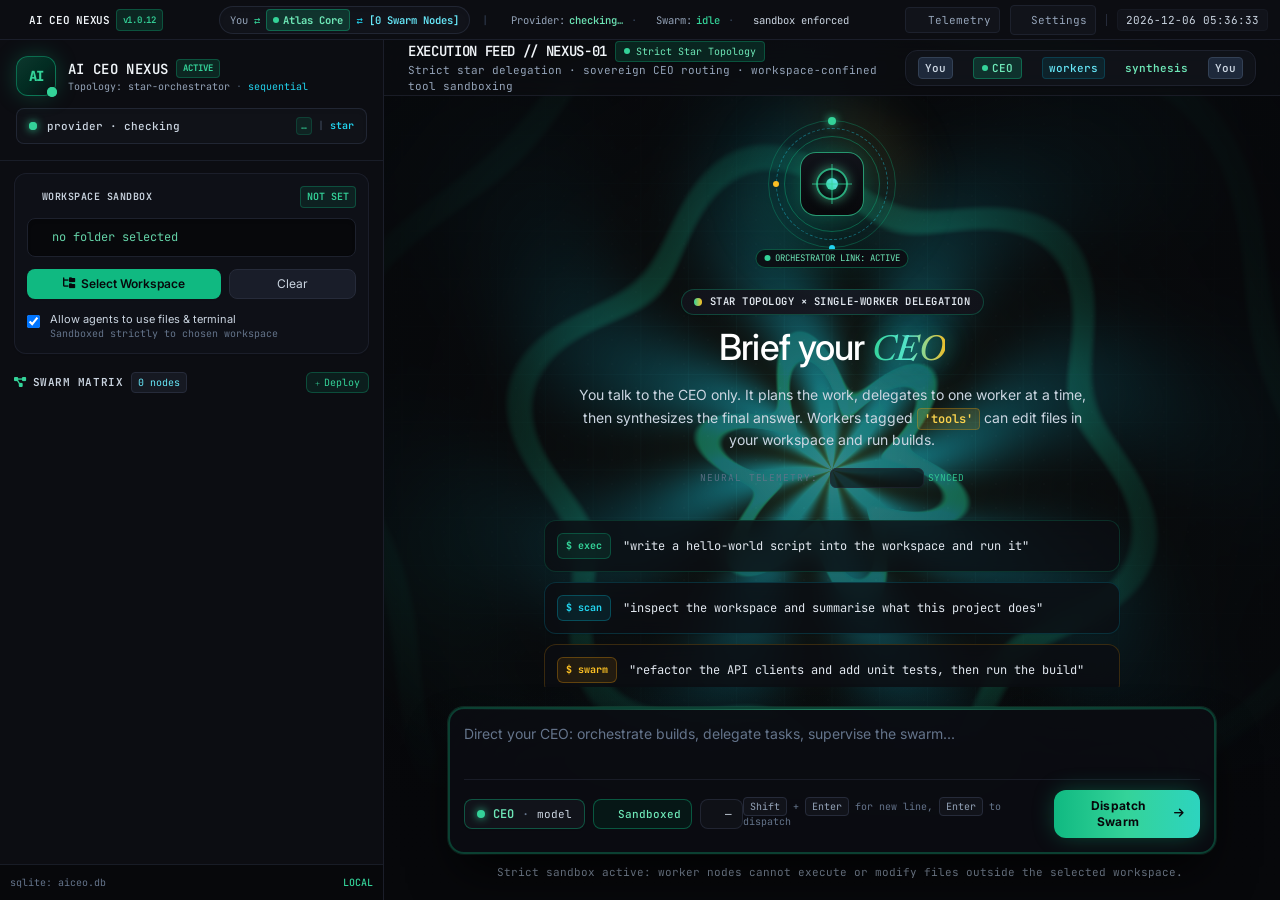
==== src/AiCeo.Desktop/Assets/nexus.html @ 4411241f "v1.0.12: fix UI hang, multi-platform smart installer with dependency checks Co-Authored-By: Claude S" ====
<!DOCTYPE html>
<html class="dark h-full" lang="en">
<head>
<meta charset="utf-8" />
<meta content="width=device-width, initial-scale=1.0" name="viewport" />
<title>AI CEO NEXUS</title>
<link rel="stylesheet" href="nexus.css" />
<link rel="preconnect" href="https://fonts.googleapis.com" />
<link rel="preconnect" href="https://fonts.gstatic.com" crossorigin />
<link href="https://fonts.googleapis.com/css2?family=Fira+Code:wght@400;500;600;700&family=Inter:wght@300;400;500;600;700&family=Newsreader:ital,opsz,wght@0,6..72,300;0,6..72,400;0,6..72,500;1,6..72,400&family=JetBrains+Mono:wght@300;400;500;600&display=swap" rel="stylesheet" />
<style>
  /* Fallback surface: keeps the shell readable if the CDN is unreachable. */
  :root {
    --obsidian-950-rgb: 7 8 11;
    --obsidian-900-rgb: 12 13 18;
    --obsidian-850-rgb: 17 19 26;
    --obsidian-800-rgb: 22 25 34;
    --obsidian-750-rgb: 29 33 45;
    --obsidian-700-rgb: 38 43 58;
    --obsidian-600-rgb: 52 59 79;
    --slate-100-rgb: 241 245 249;
    --slate-200-rgb: 226 232 240;
    --slate-300-rgb: 203 213 225;
    --slate-400-rgb: 148 163 184;
    --slate-500-rgb: 100 116 139;
    --slate-600-rgb: 71 85 105;
    --slate-700-rgb: 51 65 85;
    --slate-800-rgb: 30 41 59;
    --mint-300-rgb: 110 231 183;
    --mint-400-rgb: 52 211 153;
    --mint-500-rgb: 16 185 129;
    --mint-600-rgb: 5 150 105;
    --emerald-400-rgb: 52 211 153;
    --emerald-500-rgb: 16 185 129;
    --emerald-950-rgb: 2 44 34;
    --cyan-300-rgb: 103 232 249;
    --cyan-400-rgb: 34 211 238;
    --cyan-500-rgb: 6 182 212;
    --amber-300-rgb: 252 211 77;
    --amber-400-rgb: 251 191 36;
    --amber-500-rgb: 245 158 11;
    --amber-600-rgb: 180 83 9;
    --ui-scale: 1;
  }

  /* Light theme: the same token names, repointed. Every Tailwind colour in this page reads them. */
  html[data-theme="light"] {
    --obsidian-950-rgb: 244 246 250;
    --obsidian-900-rgb: 255 255 255;
    --obsidian-850-rgb: 248 250 253;
    --obsidian-800-rgb: 241 245 249;
    --obsidian-750-rgb: 226 232 240;
    --obsidian-700-rgb: 203 213 225;
    --obsidian-600-rgb: 148 163 184;
    --slate-100-rgb: 15 23 42;
    --slate-200-rgb: 30 41 59;
    --slate-300-rgb: 51 65 85;
    --slate-400-rgb: 71 85 105;
    --slate-500-rgb: 100 116 139;
    --slate-600-rgb: 148 163 184;
    --slate-700-rgb: 203 213 225;
    --slate-800-rgb: 226 232 240;
    --mint-300-rgb: 4 120 87;
    --mint-400-rgb: 5 150 105;
    --mint-500-rgb: 4 120 87;
    --mint-600-rgb: 4 120 87;
    --emerald-400-rgb: 5 150 105;
    --emerald-500-rgb: 4 120 87;
    --emerald-950-rgb: 209 250 229;
    --cyan-300-rgb: 14 116 144;
    --cyan-400-rgb: 8 145 178;
    --cyan-500-rgb: 14 116 144;
    --amber-300-rgb: 180 83 9;
    --amber-400-rgb: 217 119 6;
    --amber-500-rgb: 180 83 9;
    --amber-600-rgb: 146 64 14;
  }

  /* Accent presets: only the mint/emerald family moves, everything else stays coherent. */
  html[data-accent="cyan"] { --mint-300-rgb: 103 232 249; --mint-400-rgb: 34 211 238; --mint-500-rgb: 6 182 212; --mint-600-rgb: 8 145 178; --emerald-400-rgb: 34 211 238; --emerald-500-rgb: 6 182 212; }
  html[data-accent="violet"] { --mint-300-rgb: 196 181 253; --mint-400-rgb: 167 139 250; --mint-500-rgb: 139 92 246; --mint-600-rgb: 124 58 237; --emerald-400-rgb: 167 139 250; --emerald-500-rgb: 139 92 246; }
  html[data-accent="amber"] { --mint-300-rgb: 252 211 77; --mint-400-rgb: 251 191 36; --mint-500-rgb: 245 158 11; --mint-600-rgb: 217 119 6; --emerald-400-rgb: 251 191 36; --emerald-500-rgb: 245 158 11; }
  html[data-accent="rose"] { --mint-300-rgb: 253 164 175; --mint-400-rgb: 251 113 133; --mint-500-rgb: 244 63 94; --mint-600-rgb: 225 29 72; --emerald-400-rgb: 251 113 133; --emerald-500-rgb: 244 63 94; }

  html, body { height: 100%; }
  body { background: rgb(var(--obsidian-950-rgb)); color: rgb(var(--slate-200-rgb)); zoom: var(--ui-scale); }

  .bg-grid-pattern {
    background-image: radial-gradient(rgba(255, 255, 255, 0.05) 1px, transparent 1px);
    background-size: 24px 24px;
  }
  html[data-theme="light"] .bg-grid-pattern {
    background-image: radial-gradient(rgba(15, 23, 42, 0.06) 1px, transparent 1px);
  }

  ::-webkit-scrollbar { width: 4px; height: 4px; }
  ::-webkit-scrollbar-track { background: rgba(12, 13, 18, 0.7); }
  ::-webkit-scrollbar-thumb { background: rgb(var(--obsidian-700-rgb)); border-radius: 9999px; }
  ::-webkit-scrollbar-thumb:hover { background: rgb(var(--mint-400-rgb)); }

  @keyframes pulse-ring { 0% { transform: scale(0.92); opacity: 0.4; } 50% { transform: scale(1.08); opacity: 0.85; } 100% { transform: scale(0.92); opacity: 0.4; } }
  @keyframes spin-slow { from { transform: rotate(0deg); } to { transform: rotate(360deg); } }
  @keyframes spin-reverse-slow { from { transform: rotate(360deg); } to { transform: rotate(0deg); } }
  @keyframes wave-bounce { 0%, 100% { height: 4px; } 50% { height: 18px; } }
  .animate-pulse-ring { animation: pulse-ring 3.5s cubic-bezier(0.4, 0, 0.6, 1) infinite; }
  .animate-spin-slow { animation: spin-slow 24s linear infinite; }
  .animate-spin-reverse { animation: spin-reverse-slow 16s linear infinite; }

  .wave-bar:nth-child(2) { animation-delay: 0.1s; }
  .wave-bar:nth-child(3) { animation-delay: 0.25s; }
  .wave-bar:nth-child(4) { animation-delay: 0.15s; }
  .wave-bar:nth-child(5) { animation-delay: 0.3s; }
  .wave-bar:nth-child(6) { animation-delay: 0.05s; }
  .wave-bar:nth-child(7) { animation-delay: 0.22s; }
  .wave-bar:nth-child(8) { animation-delay: 0.18s; }
  .wave-bar:nth-child(9) { animation-delay: 0.35s; }
  .wave-bar:nth-child(10) { animation-delay: 0.12s; }
  .wave-bar:nth-child(11) { animation-delay: 0.28s; }
  .wave-bar:nth-child(12) { animation-delay: 0.08s; }

  .text-glow { text-shadow: 0 0 20px rgba(78, 222, 163, 0.45), 0 0 40px rgba(6, 182, 212, 0.25); }
  .cyber-cut { clip-path: polygon(0 0, calc(100% - 10px) 0, 100% 10px, 100% 100%, 10px 100%, 0 calc(100% - 10px)); }
  .nx-hidden { display: none !important; }
  .nx-scroll { overflow-y: auto; }
  textarea { scrollbar-width: thin; }
</style>
</head>
<body class="text-slate-200 font-sans h-screen flex flex-col overflow-hidden antialiased selection:bg-mint-500/25 selection:text-mint-400">

<!-- ============================================== IN-APP TELEMETRY STRIP (the OS draws the real title bar) -->
<header class="h-10 w-full bg-obsidian-900 border-b border-obsidian-750/90 flex items-center justify-between px-3 select-none text-xs text-slate-400 z-50 backdrop-blur-md">
  <div class="flex items-center space-x-2.5">
    <div class="flex items-center space-x-2 text-slate-300">
      <i class="fa-solid fa-microchip text-mint-400 text-xs"></i>
      <span class="font-semibold tracking-tight text-slate-100 font-mono text-[11px] flex items-center gap-1.5">
        AI CEO NEXUS
        <span id="nx-version" class="px-1.5 py-0.5 rounded text-[9px] bg-mint-500/15 text-mint-400 font-mono border border-mint-500/30">v1.0.12</span>
      </span>
    </div>
  </div>

  <div class="hidden lg:flex items-center space-x-3 font-mono text-[10.5px]">
    <div class="flex items-center space-x-1.5 px-2.5 py-0.5 rounded-full bg-obsidian-850 border border-obsidian-700/80 text-slate-300 shadow-inner">
      <span class="text-slate-400">You</span>
      <span class="text-mint-400">⇄</span>
      <span class="px-1.5 py-0.5 rounded bg-mint-500/20 text-mint-300 border border-mint-500/40 font-bold flex items-center gap-1">
        <span class="w-1.5 h-1.5 rounded-full bg-mint-400 animate-ping"></span>
        <span id="nx-ceo-top">Atlas Core</span>
      </span>
      <span class="text-cyan-400">⇄</span>
      <span id="nx-worker-count" class="text-cyan-300 font-semibold">[0 Swarm Nodes]</span>
    </div>
    <span class="text-slate-700">|</span>
    <div class="flex items-center space-x-2 text-slate-400">
      <span class="flex items-center gap-1"><i class="fa-solid fa-wifi text-[9px] text-mint-400"></i> Provider: <span id="nx-provider-short" class="text-mint-300 font-medium">checking…</span></span>
      <span class="text-slate-700">·</span>
      <span class="flex items-center gap-1"><i class="fa-solid fa-circle-nodes text-[9px] text-amber-400"></i> Swarm: <span id="nx-swarm-status" class="text-emerald-400 font-medium">idle</span></span>
      <span class="text-slate-700">·</span>
      <span class="flex items-center gap-1" title="Workspace-confined tools"><i class="fa-solid fa-shield-halved text-[9px] text-emerald-400"></i> <span class="text-slate-300">sandbox enforced</span></span>
    </div>
  </div>

  <div class="flex items-center space-x-2.5 text-slate-400 text-xs">
    <button id="nx-refresh" class="hover:text-mint-400 transition px-2 py-1 rounded bg-obsidian-850 hover:bg-obsidian-800 border border-obsidian-750 flex items-center gap-1.5 text-[11px] font-mono" title="Re-check the provider">
      <i class="fa-solid fa-chart-line text-[10px] text-mint-400"></i>
      <span class="hidden sm:inline">Telemetry</span>
    </button>
    <button id="nx-settings-open" class="hover:text-slate-200 transition px-2 py-1.5 rounded bg-obsidian-850 hover:bg-obsidian-800 border border-obsidian-750 flex items-center" title="Settings">
      <i class="fa-solid fa-gear text-[11px]"></i>
      <span class="hidden sm:inline text-[11px] font-mono ml-1">Settings</span>
    </button>
    <div class="h-3 w-px bg-obsidian-700"></div>
    <span id="nx-clock" class="text-[11px] font-mono text-slate-300 bg-obsidian-850 px-2 py-0.5 rounded border border-obsidian-800">--:--:--</span>
  </div>
</header>

<!-- ============================================================== SHELL -->
<div class="flex-1 flex overflow-hidden">

  <!-- ---------------------------------------------------------- SIDEBAR -->
  <aside class="w-80 md:w-88 xl:w-96 bg-obsidian-900 border-r border-obsidian-750/90 flex flex-col shrink-0 select-none relative z-20">
    <div class="p-4 border-b border-obsidian-750/80 space-y-3">
      <div class="flex items-center justify-between">
        <div class="flex items-center space-x-3">
          <div class="relative flex items-center justify-center w-10 h-10 rounded-xl bg-gradient-to-br from-mint-500/25 via-emerald-950 to-obsidian-900 border border-mint-500/50 shadow-glow-emerald">
            <span class="font-black text-sm text-mint-400 font-mono tracking-tighter">AI</span>
            <span class="absolute -bottom-0.5 -right-0.5 flex h-2.5 w-2.5">
              <span class="animate-ping absolute inline-flex h-full w-full rounded-full bg-mint-400 opacity-80"></span>
              <span class="relative inline-flex rounded-full h-2.5 w-2.5 bg-mint-400"></span>
            </span>
          </div>
          <div>
            <div class="flex items-center space-x-2">
              <h1 class="text-sm font-semibold tracking-wide text-slate-100 font-mono">AI CEO NEXUS</h1>
              <span class="text-[9px] font-mono px-1.5 py-0.5 bg-emerald-500/15 text-mint-400 border border-emerald-500/30 rounded font-bold">ACTIVE</span>
            </div>
            <p class="text-[10px] text-slate-400 font-mono flex items-center gap-1.5">
              <span>Topology: star-orchestrator</span>
              <span class="text-slate-600">·</span>
              <span class="text-cyan-400">sequential</span>
            </p>
          </div>
        </div>
        <button class="text-slate-400 hover:text-mint-400 transition p-1.5 hover:bg-obsidian-800 rounded-lg border border-transparent hover:border-obsidian-700" title="Refresh provider health">
          <i class="fa-solid fa-arrows-rotate text-xs"></i>
        </button>
      </div>

      <div class="flex items-center justify-between px-3 py-2 bg-obsidian-850/95 rounded-lg border border-obsidian-700/80 text-xs shadow-inner">
        <div class="flex items-center space-x-2.5">
          <span class="relative flex h-2 w-2">
            <span id="nx-provider-dot-ping" class="animate-ping absolute inline-flex h-full w-full rounded-full bg-emerald-400 opacity-75"></span>
            <span id="nx-provider-dot" class="relative inline-flex rounded-full h-2 w-2 bg-emerald-400 shadow-[0_0_8px_#34d399]"></span>
          </span>
          <span id="nx-provider-text" class="font-mono text-slate-300 font-medium text-[11px]">provider · checking</span>
        </div>
        <div class="flex items-center space-x-1.5 font-mono text-[10px] text-slate-400">
          <span id="nx-provider-state" class="text-mint-400 font-semibold px-1 rounded bg-mint-500/10 border border-mint-500/20">…</span>
          <span class="text-slate-600">|</span>
          <span class="text-cyan-400 font-semibold">star</span>
        </div>
      </div>
    </div>

    <div class="flex-1 nx-scroll px-3.5 py-3 space-y-3.5">
      <!-- workspace -->
      <div class="bg-obsidian-850/70 rounded-xl p-3 border border-obsidian-750/90 space-y-2.5 backdrop-blur-sm shadow-sm">
        <div class="flex items-center justify-between text-xs">
          <span class="font-mono text-[10px] uppercase tracking-wider text-slate-300 font-semibold flex items-center gap-1.5">
            <i class="fa-regular fa-folder-open text-mint-400"></i> WORKSPACE SANDBOX
          </span>
          <span id="nx-workspace-status" class="inline-flex items-center px-1.5 py-0.5 rounded text-[10px] font-mono bg-emerald-500/10 text-mint-400 border border-emerald-500/30 font-semibold">NOT SET</span>
        </div>

        <div class="bg-obsidian-950/90 px-2.5 py-2 rounded-lg border border-obsidian-750 flex items-center justify-between group shadow-inner">
          <span id="nx-workspace-path" class="font-mono text-xs text-mint-300/90 truncate select-all flex items-center gap-1.5">
            <i class="fa-solid fa-terminal text-[10px] text-slate-500"></i> no folder selected
          </span>
          <button id="nx-copy-path" class="opacity-0 group-hover:opacity-100 text-slate-400 hover:text-white transition text-[11px] p-0.5" title="Copy path">
            <i class="fa-regular fa-copy"></i>
          </button>
        </div>

        <p id="nx-workspace-problem" class="nx-hidden text-[10.5px] text-amber-400 font-mono leading-snug"></p>

        <div class="grid grid-cols-5 gap-2 pt-0.5">
          <button id="nx-select-workspace" class="col-span-3 bg-gradient-to-r from-mint-500 to-emerald-500 hover:from-mint-400 hover:to-emerald-400 text-obsidian-950 font-semibold text-xs py-1.5 px-2.5 rounded-lg transition flex items-center justify-center space-x-1.5 shadow-sm font-sans active:scale-95">
            <i class="fa-solid fa-folder-tree text-[11px]"></i>
            <span>Select Workspace</span>
          </button>
          <button id="nx-clear-workspace" class="col-span-2 bg-obsidian-750/80 hover:bg-obsidian-700 text-slate-300 hover:text-white text-xs py-1.5 px-2.5 rounded-lg transition border border-obsidian-700 font-sans active:scale-95 text-center">
            Clear
          </button>
        </div>

        <label class="flex items-start space-x-2.5 pt-1 cursor-pointer select-none group">
          <input id="nx-tools" class="mt-0.5 rounded border-obsidian-600 bg-obsidian-800 text-mint-500 focus:ring-mint-500/30 focus:ring-offset-obsidian-900 transition" type="checkbox" checked />
          <span class="text-[11px] leading-tight text-slate-300 group-hover:text-slate-100 transition">
            Allow agents to use files &amp; terminal
            <span class="block text-[10px] text-slate-500 mt-0.5 font-mono">Sandboxed strictly to chosen workspace</span>
          </span>
        </label>
      </div>

      <!-- swarm matrix -->
      <div class="space-y-2">
        <div class="flex items-center justify-between pt-1">
          <div class="flex items-center space-x-2">
            <span class="text-[11px] font-mono uppercase tracking-wider text-slate-300 font-semibold flex items-center gap-1.5">
              <i class="fa-solid fa-diagram-project text-mint-400 text-[11px]"></i>
              SWARM MATRIX
            </span>
            <span id="nx-agent-count" class="text-[10px] font-mono px-1.5 py-0.5 rounded bg-obsidian-800 text-cyan-300 border border-obsidian-700">0 nodes</span>
          </div>
          <div class="flex items-center space-x-1.5">
            <button id="nx-new-agent" class="text-[10px] font-mono text-mint-400 hover:text-mint-300 flex items-center space-x-1 transition px-2 py-0.5 rounded-md bg-mint-500/10 hover:bg-mint-500/20 border border-mint-500/30">
              <i class="fa-solid fa-plus text-[9px]"></i>
              <span>Deploy</span>
            </button>
          </div>
        </div>

        <div id="nx-agent-list" class="space-y-2"></div>
      </div>
    </div>

    <footer class="p-2.5 bg-obsidian-950 border-t border-obsidian-750/80 text-[10px] font-mono text-slate-500 flex items-center justify-between truncate">
      <span id="nx-footer" class="truncate" title="sqlite">sqlite: aiceo.db</span>
      <span class="text-emerald-400 flex items-center gap-1 shrink-0 ml-2 font-mono font-medium">
        <i class="fa-solid fa-lock text-[9px]"></i> LOCAL
      </span>
    </footer>
  </aside>

  <!-- ---------------------------------------------------------- MAIN -->
  <main class="flex-1 flex flex-col bg-obsidian-950 relative overflow-hidden bg-grid-pattern">
    <div class="absolute inset-0 pointer-events-none z-0 overflow-hidden">
      <div class="absolute inset-0 w-full h-full opacity-65 pointer-events-none" style="display:block;">
        <canvas id="shader-canvas-ANIMATION_5" style="display:block;width:100%;height:100%"></canvas>
      </div>
      <div class="absolute inset-0 pointer-events-none" style="background: radial-gradient(circle at 50% 48%, rgba(7,8,11,0.2) 0%, rgba(7,8,11,0.78) 60%, rgba(7,8,11,0.96) 100%);"></div>
    </div>

    <!-- execution header -->
    <header class="h-14 px-6 border-b border-obsidian-750/80 flex items-center justify-between bg-obsidian-900/70 backdrop-blur-md z-10 shrink-0">
      <div>
        <div class="flex items-center space-x-2">
          <h2 class="text-sm font-semibold text-slate-100 tracking-tight font-mono">EXECUTION FEED // NEXUS-01</h2>
          <span class="px-2 py-0.5 rounded text-[10px] font-mono bg-mint-500/15 text-mint-300 border border-mint-500/30 flex items-center gap-1.5 shadow-sm">
            <span class="w-1.5 h-1.5 rounded-full bg-mint-400 animate-ping"></span>
            Strict Star Topology
          </span>
        </div>
        <p class="text-[11px] text-slate-400 hidden sm:block font-mono">
          Strict star delegation · sovereign CEO routing · workspace-confined tool sandboxing
        </p>
      </div>

      <div id="nx-flow" class="flex items-center space-x-1.5 px-3 py-1.5 bg-obsidian-850/90 backdrop-blur-md rounded-xl border border-obsidian-750 text-xs font-mono shadow-sm">
        <span class="px-1.5 py-0.5 rounded bg-slate-800 text-slate-300 font-semibold text-[11px] border border-slate-700">You</span>
        <i class="fa-solid fa-arrow-right text-[10px] text-mint-400"></i>
        <span class="px-2 py-0.5 rounded bg-mint-500/20 text-mint-300 border border-mint-500/40 font-semibold text-[11px] flex items-center gap-1">
          <span class="w-1.5 h-1.5 rounded-full bg-mint-400 animate-ping"></span>
          <span id="nx-flow-ceo">CEO</span>
        </span>
        <i class="fa-solid fa-arrow-right text-[10px] text-cyan-400"></i>
        <span class="text-cyan-300 text-[11px] px-1.5 py-0.5 rounded bg-cyan-500/10 border border-cyan-500/20 font-medium">workers</span>
        <i class="fa-solid fa-arrow-right text-[10px] text-cyan-400"></i>
        <span class="text-mint-300 text-[11px] font-semibold">synthesis</span>
        <i class="fa-solid fa-arrow-right text-[10px] text-mint-400"></i>
        <span class="px-1.5 py-0.5 rounded bg-slate-800 text-slate-300 font-semibold text-[11px] border border-slate-700">You</span>
      </div>
    </header>

    <!-- banner -->
    <div id="nx-banner" class="nx-hidden mx-6 mt-3 px-3 py-2 rounded-lg border text-[11.5px] font-mono z-10"></div>

    <!-- stage -->
    <section id="nx-stage" class="flex-1 nx-scroll px-6 py-6 flex flex-col z-10 relative">
      <div id="nx-hero" class="max-w-2xl w-full mx-auto my-auto text-center space-y-6">
        <div class="relative w-32 h-32 mx-auto flex items-center justify-center">
          <div class="absolute -inset-4 rounded-full bg-gradient-to-tr from-mint-500/20 via-cyan-500/10 to-amber-500/20 blur-xl animate-pulse-ring"></div>
          <div class="absolute inset-0 rounded-full border border-mint-500/30 animate-spin-slow">
            <span class="absolute top-0 left-1/2 -translate-x-1/2 -translate-y-1 w-2 h-2 rounded-full bg-mint-400 shadow-[0_0_8px_#34d399]"></span>
            <span class="absolute bottom-0 left-1/2 -translate-x-1/2 translate-y-1 w-1.5 h-1.5 rounded-full bg-cyan-400"></span>
          </div>
          <div class="absolute inset-2 rounded-full border border-dashed border-cyan-400/40 animate-spin-reverse">
            <span class="absolute left-0 top-1/2 -translate-x-1 -translate-y-1/2 w-1.5 h-1.5 rounded-full bg-amber-400"></span>
          </div>
          <div class="absolute inset-4 rounded-full border border-emerald-500/40"></div>
          <div class="relative w-16 h-16 rounded-2xl bg-gradient-to-b from-obsidian-850 via-obsidian-900 to-obsidian-950 border border-mint-400/70 shadow-glow-emerald flex flex-col items-center justify-center backdrop-blur-xl">
            <div class="relative flex items-center justify-center">
              <div class="w-8 h-8 rounded-full border-2 border-mint-400/80 flex items-center justify-center shadow-[0_0_12px_rgba(78,222,163,0.6)]">
                <div class="w-3 h-3 rounded-full bg-gradient-to-tr from-mint-400 to-cyan-300 shadow-[0_0_10px_#10b981] animate-ping"></div>
              </div>
              <div class="absolute w-10 h-0.5 bg-mint-400/40 pointer-events-none"></div>
              <div class="absolute h-10 w-0.5 bg-mint-400/40 pointer-events-none"></div>
            </div>
          </div>
          <div class="absolute -bottom-5 left-1/2 -translate-x-1/2 whitespace-nowrap flex items-center space-x-2">
            <span id="nx-hero-status" class="text-[9px] font-mono px-2 py-0.5 rounded-full bg-obsidian-900/90 text-mint-300 border border-mint-500/40 shadow-sm flex items-center gap-1">
              <span class="w-1.5 h-1.5 rounded-full bg-mint-400 animate-pulse"></span>
              ORCHESTRATOR LINK: ACTIVE
            </span>
          </div>
        </div>

        <div class="space-y-3 pt-4">
          <div class="inline-flex items-center space-x-2 px-3 py-1 rounded-full bg-gradient-to-r from-obsidian-850 via-obsidian-800 to-obsidian-850 border border-mint-500/30 text-[10.5px] font-mono text-slate-300 shadow-sm">
            <span class="w-2 h-2 rounded-full bg-gradient-to-r from-emerald-400 to-amber-400 animate-pulse"></span>
            <span class="tracking-wider text-slate-200 font-semibold">STAR TOPOLOGY × SINGLE-WORKER DELEGATION</span>
          </div>
          <h3 class="text-3xl sm:text-4xl font-medium tracking-tight text-white font-sans">
            Brief your <span class="text-transparent bg-clip-text bg-gradient-to-r from-emerald-400 via-teal-300 to-amber-400 font-serif italic text-glow">CEO</span>
          </h3>
          <p class="text-sm text-slate-300 leading-relaxed max-w-lg mx-auto font-sans font-normal">
            You talk to the CEO only. It plans the work, delegates to one worker at a time, then synthesizes the final answer. Workers tagged
            <code class="px-1.5 py-0.5 rounded text-xs font-mono bg-amber-500/15 text-amber-300 border border-amber-500/30 font-semibold">'tools'</code>
            can edit files in your workspace and run builds.
          </p>

          <div class="flex items-center justify-center space-x-1 pt-1 opacity-85">
            <span class="text-[9.5px] font-mono text-slate-500 uppercase tracking-widest mr-2">Neural Telemetry:</span>
            <div class="flex items-center space-x-1 h-5 px-2 py-1 bg-obsidian-900/80 rounded-md border border-obsidian-750">
              <span class="wave-bar w-1 bg-mint-400 rounded-full animate-[wave-bounce_1.2s_ease-in-out_infinite]"></span>
              <span class="wave-bar w-1 bg-mint-400 rounded-full animate-[wave-bounce_1.4s_ease-in-out_infinite]"></span>
              <span class="wave-bar w-1 bg-cyan-400 rounded-full animate-[wave-bounce_1.1s_ease-in-out_infinite]"></span>
              <span class="wave-bar w-1 bg-cyan-400 rounded-full animate-[wave-bounce_1.5s_ease-in-out_infinite]"></span>
              <span class="wave-bar w-1 bg-emerald-400 rounded-full animate-[wave-bounce_1.3s_ease-in-out_infinite]"></span>
              <span class="wave-bar w-1 bg-amber-400 rounded-full animate-[wave-bounce_1.6s_ease-in-out_infinite]"></span>
              <span class="wave-bar w-1 bg-amber-400 rounded-full animate-[wave-bounce_1.2s_ease-in-out_infinite]"></span>
              <span class="wave-bar w-1 bg-cyan-400 rounded-full animate-[wave-bounce_1.4s_ease-in-out_infinite]"></span>
              <span class="wave-bar w-1 bg-mint-400 rounded-full animate-[wave-bounce_1.1s_ease-in-out_infinite]"></span>
              <span class="wave-bar w-1 bg-mint-400 rounded-full animate-[wave-bounce_1.3s_ease-in-out_infinite]"></span>
            </div>
            <span class="text-[9.5px] font-mono text-mint-400 ml-1">SYNCED</span>
          </div>
        </div>

        <div class="pt-2 grid grid-cols-1 gap-2.5 text-left max-w-xl mx-auto w-full">
          <button data-prompt="write a hello-world script into the workspace and run it"
                  class="nx-quick group p-3 rounded-xl bg-obsidian-900/80 hover:bg-obsidian-850/90 border border-mint-500/20 hover:border-mint-400/60 transition-all duration-200 flex items-center justify-between text-xs text-slate-300 hover:text-white shadow-sm backdrop-blur-md">
            <div class="flex items-center space-x-3">
              <span class="px-2 py-1 rounded-md bg-mint-500/10 border border-mint-500/30 text-mint-400 font-mono text-[10px] font-bold">$ exec</span>
              <span class="font-mono text-slate-200 text-[12px]">"write a hello-world script into the workspace and run it"</span>
            </div>
            <i class="fa-solid fa-arrow-turn-down -rotate-90 text-slate-500 group-hover:text-mint-400 transition"></i>
          </button>
          <button data-prompt="inspect the workspace and summarise what this project does"
                  class="nx-quick group p-3 rounded-xl bg-obsidian-900/80 hover:bg-obsidian-850/90 border border-cyan-500/20 hover:border-cyan-400/60 transition-all duration-200 flex items-center justify-between text-xs text-slate-300 hover:text-white shadow-sm backdrop-blur-md">
            <div class="flex items-center space-x-3">
              <span class="px-2 py-1 rounded-md bg-cyan-500/10 border border-cyan-500/30 text-cyan-400 font-mono text-[10px] font-bold">$ scan</span>
              <span class="font-mono text-slate-200 text-[12px]">"inspect the workspace and summarise what this project does"</span>
            </div>
            <i class="fa-solid fa-arrow-turn-down -rotate-90 text-slate-500 group-hover:text-cyan-400 transition"></i>
          </button>
          <button data-prompt="refactor the API clients and add unit tests, then run the build"
                  class="nx-quick group p-3 rounded-xl bg-obsidian-900/80 hover:bg-obsidian-850/90 border border-amber-500/20 hover:border-amber-400/60 transition-all duration-200 flex items-center justify-between text-xs text-slate-300 hover:text-white shadow-sm backdrop-blur-md">
            <div class="flex items-center space-x-3">
              <span class="px-2 py-1 rounded-md bg-amber-500/10 border border-amber-500/30 text-amber-400 font-mono text-[10px] font-bold">$ swarm</span>
              <span class="font-mono text-slate-200 text-[12px]">"refactor the API clients and add unit tests, then run the build"</span>
            </div>
            <i class="fa-solid fa-arrow-turn-down -rotate-90 text-slate-500 group-hover:text-amber-400 transition"></i>
          </button>
        </div>
      </div>

      <div id="nx-feed-wrap" class="nx-hidden max-w-3xl w-full mx-auto space-y-3">
        <div id="nx-prompt-bubble" class="nx-hidden bg-obsidian-850 border border-mint-500/30 rounded-xl px-4 py-3 text-[12.5px] text-slate-200 font-sans whitespace-pre-wrap ml-auto max-w-2xl"></div>
        <div id="nx-feed" class="space-y-2.5"></div>
        <div id="nx-final" class="nx-hidden rounded-xl border border-mint-500/40 bg-emerald-500/5 px-4 py-3"></div>
      </div>
    </section>

    <!-- console dock -->
    <footer class="p-4 md:p-5 bg-gradient-to-t from-obsidian-950 via-obsidian-950/95 to-transparent shrink-0 z-20">
      <div class="max-w-3xl mx-auto">
        <div class="bg-obsidian-900/90 backdrop-blur-2xl border-2 border-mint-500/30 focus-within:border-mint-400 focus-within:shadow-[0_0_30px_rgba(16,185,129,0.35)] rounded-2xl p-3.5 shadow-glass-dock transition duration-200 relative overflow-hidden">
          <div class="absolute top-0 inset-x-0 h-px bg-gradient-to-r from-transparent via-mint-400/60 to-transparent"></div>

          <div class="relative">
            <textarea id="nx-prompt" rows="2" placeholder="Direct your CEO: orchestrate builds, delegate tasks, supervise the swarm..."
                      class="w-full bg-transparent border-none text-slate-100 placeholder-slate-500 text-sm focus:ring-0 focus:outline-none resize-none leading-relaxed font-sans pr-4"></textarea>
          </div>

          <div class="flex items-center justify-between pt-2.5 border-t border-obsidian-750/80 mt-1">
            <div class="flex items-center space-x-2">
              <button id="nx-ceo-badge" class="inline-flex items-center space-x-2 px-3 py-1.5 rounded-lg bg-obsidian-850 hover:bg-obsidian-800 text-slate-200 text-xs border border-mint-500/40 hover:border-mint-400 font-mono transition shadow-sm" title="The agent every prompt is routed to">
                <span class="w-2 h-2 rounded-full bg-mint-400 shadow-[0_0_8px_#34d399] animate-pulse"></span>
                <span id="nx-ceo-name" class="font-semibold text-mint-300">CEO</span>
                <span class="text-slate-500">·</span>
                <span id="nx-ceo-model" class="text-slate-300 text-[11px]">model</span>
              </button>
              <button class="hidden sm:inline-flex items-center space-x-1.5 px-2.5 py-1.5 rounded-lg bg-emerald-950/40 text-emerald-300 text-xs border border-emerald-500/40" title="Strict sandbox barrier active">
                <i class="fa-solid fa-shield-halved text-[10.5px] text-emerald-400"></i>
                <span class="text-[11px] font-mono font-medium">Sandboxed</span>
              </button>
              <button id="nx-attach" class="inline-flex items-center space-x-1.5 px-2.5 py-1.5 rounded-lg bg-obsidian-850/80 hover:bg-obsidian-800 text-slate-300 hover:text-white text-xs border border-obsidian-700/80 transition" title="Active workspace context">
                <i class="fa-solid fa-paperclip text-[11px] text-mint-400"></i>
                <span id="nx-attach-path" class="text-[11px] font-mono hidden md:inline">—</span>
              </button>
            </div>

            <div class="flex items-center space-x-3">
              <span class="text-[10px] font-mono text-slate-500 hidden sm:inline select-none">
                <kbd class="px-1.5 py-0.5 bg-obsidian-850 border border-obsidian-700 rounded text-slate-400 font-mono">Shift</kbd> +
                <kbd class="px-1.5 py-0.5 bg-obsidian-850 border border-obsidian-700 rounded text-slate-400 font-mono">Enter</kbd> for new line,
                <kbd class="px-1.5 py-0.5 bg-obsidian-850 border border-obsidian-700 rounded text-slate-400 font-mono">Enter</kbd> to dispatch
              </span>
              <button id="nx-dispatch" class="bg-gradient-to-r from-mint-500 via-emerald-400 to-teal-400 hover:from-mint-400 hover:to-teal-300 text-obsidian-950 font-bold px-4 py-2 rounded-xl text-xs flex items-center space-x-2 transition-all active:scale-95 shadow-glow-emerald tracking-wide">
                <span id="nx-dispatch-label">Dispatch Swarm</span>
                <i id="nx-dispatch-icon" class="fa-solid fa-arrow-right text-[11px]"></i>
              </button>
            </div>
          </div>
        </div>
        <div class="flex items-center justify-center space-x-2 pt-2.5 text-[11px] text-slate-400 font-mono">
          <i class="fa-solid fa-shield-cat text-[10px] text-mint-400"></i>
          <span id="nx-sandbox-note">Strict sandbox active: worker nodes cannot execute or modify files outside the selected workspace.</span>
        </div>
      </div>
    </footer>
  </main>
</div>

<!-- ============================================================== SETTINGS MODAL -->
<div id="nx-settings" class="nx-hidden fixed inset-0 z-[100] flex items-center justify-center bg-black/70 backdrop-blur-sm p-6">
  <div class="w-full max-w-lg bg-obsidian-900 border border-obsidian-700 rounded-2xl shadow-2xl p-5 space-y-5">
    <div class="flex items-start justify-between">
      <div>
        <h3 class="text-base font-semibold text-slate-100 font-mono">Settings</h3>
        <p class="text-[11px] text-slate-400 font-mono">Painted instantly · remembered in SQLite</p>
      </div>
      <button id="nx-settings-close" class="p-1.5 rounded-lg text-slate-400 hover:text-white bg-obsidian-850 border border-obsidian-750">
        <i class="fa-solid fa-xmark text-xs"></i>
      </button>
    </div>

    <div class="space-y-2">
      <p class="text-[10px] font-mono uppercase tracking-wider text-slate-400">Theme</p>
      <div class="grid grid-cols-3 gap-2" id="nx-theme-options">
        <button data-theme-option="Dark" class="nx-theme-card text-left px-3 py-2 rounded-xl border border-obsidian-700 bg-obsidian-850 hover:border-mint-500/50 transition">
          <span class="block text-xs font-semibold text-slate-100">Dark</span>
          <span class="block text-[10px] text-slate-500 font-mono">obsidian shell</span>
        </button>
        <button data-theme-option="Light" class="nx-theme-card text-left px-3 py-2 rounded-xl border border-obsidian-700 bg-obsidian-850 hover:border-mint-500/50 transition">
          <span class="block text-xs font-semibold text-slate-100">Light</span>
          <span class="block text-[10px] text-slate-500 font-mono">paper shell</span>
        </button>
        <button data-theme-option="System" class="nx-theme-card text-left px-3 py-2 rounded-xl border border-obsidian-700 bg-obsidian-850 hover:border-mint-500/50 transition">
          <span class="block text-xs font-semibold text-slate-100">System</span>
          <span class="block text-[10px] text-slate-500 font-mono">follow the OS</span>
        </button>
      </div>
    </div>

    <div class="space-y-2">
      <p class="text-[10px] font-mono uppercase tracking-wider text-slate-400">Accent colour</p>
      <div class="flex items-center space-x-3" id="nx-accent-options">
        <button data-accent-option="Green" title="Green" class="nx-swatch w-9 h-9 rounded-full border-2 flex items-center justify-center" style="background:#10b981;border-color:transparent;color:#04140f"></button>
        <button data-accent-option="Blue" title="Blue" class="nx-swatch w-9 h-9 rounded-full border-2 flex items-center justify-center" style="background:#3b82f6;border-color:transparent;color:#04140f"></button>
        <button data-accent-option="Purple" title="Purple" class="nx-swatch w-9 h-9 rounded-full border-2 flex items-center justify-center" style="background:#8b5cf6;border-color:transparent;color:#04140f"></button>
        <button data-accent-option="Amber" title="Amber" class="nx-swatch w-9 h-9 rounded-full border-2 flex items-center justify-center" style="background:#f59e0b;border-color:transparent;color:#04140f"></button>
        <button data-accent-option="Rose" title="Rose" class="nx-swatch w-9 h-9 rounded-full border-2 flex items-center justify-center" style="background:#f43f5e;border-color:transparent;color:#04140f"></button>
      </div>
    </div>

    <div class="space-y-2">
      <div class="flex items-center justify-between">
        <p class="text-[10px] font-mono uppercase tracking-wider text-slate-400">Text size</p>
        <span id="nx-font-label" class="text-[10px] font-mono text-mint-400">Medium · 1.00×</span>
      </div>
      <input id="nx-font-slider" type="range" min="0" max="2" step="1" value="1"
             class="w-full accent-emerald-500" />
      <div class="flex justify-between text-[10px] font-mono text-slate-500">
        <span>Small</span><span>Medium</span><span>Large</span>
      </div>
    </div>

    <div class="rounded-xl border border-mint-500/30 bg-mint-500/10 px-3 py-2 text-[11px] font-mono text-mint-300" id="nx-settings-summary">
      Dark · Green accent · Medium text
    </div>

    <div class="flex items-center justify-between pt-1">
      <button id="nx-settings-reset" class="px-3 py-1.5 rounded-lg bg-obsidian-850 border border-obsidian-750 text-slate-300 text-xs font-mono hover:text-white">Reset to defaults</button>
      <button id="nx-settings-done" class="px-4 py-1.5 rounded-lg bg-gradient-to-r from-mint-500 to-emerald-500 text-obsidian-950 text-xs font-bold">Done</button>
    </div>
  </div>
</div>

<!-- ============================================================== AGENT MODAL -->
<div id="nx-agent-modal" class="nx-hidden fixed inset-0 z-[100] flex items-center justify-center bg-black/70 backdrop-blur-sm p-6">
  <div class="w-full max-w-xl bg-obsidian-900 border border-obsidian-700 rounded-2xl shadow-2xl p-5 space-y-4 max-h-[90vh] nx-scroll">
    <div class="flex items-start justify-between">
      <div>
        <h3 id="nx-agent-title" class="text-base font-semibold text-slate-100 font-mono">Deploy agent</h3>
        <p id="nx-agent-subtitle" class="text-[11px] text-slate-400 font-mono">One more node in the star</p>
      </div>
      <button id="nx-agent-close" class="p-1.5 rounded-lg text-slate-400 hover:text-white bg-obsidian-850 border border-obsidian-750">
        <i class="fa-solid fa-xmark text-xs"></i>
      </button>
    </div>

    <div class="grid grid-cols-2 gap-3">
      <label class="space-y-1"><span class="block text-[10px] font-mono uppercase tracking-wider text-slate-400">Name</span>
        <input id="nx-agent-name" class="nx-input w-full rounded-lg bg-obsidian-850 border border-obsidian-700 text-slate-100 text-xs px-2.5 py-2" placeholder="Atlas" /></label>
      <label class="space-y-1"><span class="block text-[10px] font-mono uppercase tracking-wider text-slate-400">Role</span>
        <input id="nx-agent-role" class="nx-input w-full rounded-lg bg-obsidian-850 border border-obsidian-700 text-slate-100 text-xs px-2.5 py-2" placeholder="Chief Executive Orchestrator" /></label>
    </div>

    <label class="space-y-1 block"><span class="block text-[10px] font-mono uppercase tracking-wider text-slate-400">System prompt</span>
      <textarea id="nx-agent-prompt" rows="4" class="nx-input w-full rounded-lg bg-obsidian-850 border border-obsidian-700 text-slate-100 text-xs px-2.5 py-2 font-mono" placeholder="How does this agent think and report back?"></textarea></label>

    <div class="grid grid-cols-2 gap-3">
      <label class="space-y-1"><span class="block text-[10px] font-mono uppercase tracking-wider text-slate-400">Provider</span>
        <select id="nx-agent-provider" class="nx-input w-full rounded-lg bg-obsidian-850 border border-obsidian-700 text-slate-100 text-xs px-2.5 py-2"></select></label>
      <label class="space-y-1"><span class="block text-[10px] font-mono uppercase tracking-wider text-slate-400">Model ID</span>
        <input id="nx-agent-model" class="nx-input w-full rounded-lg bg-obsidian-850 border border-obsidian-700 text-slate-100 text-xs px-2.5 py-2" placeholder="gh/gpt-5.4-nano" /></label>
    </div>

    <label class="space-y-1 block"><span class="block text-[10px] font-mono uppercase tracking-wider text-slate-400">Base URL (blank = provider default)</span>
      <input id="nx-agent-baseurl" class="nx-input w-full rounded-lg bg-obsidian-850 border border-obsidian-700 text-slate-100 text-xs px-2.5 py-2" placeholder="http://localhost:20128/v1" /></label>

    <label class="space-y-1 block"><span class="block text-[10px] font-mono uppercase tracking-wider text-slate-400">API key (blank = keep stored key)</span>
      <input id="nx-agent-key" type="password" class="nx-input w-full rounded-lg bg-obsidian-850 border border-obsidian-700 text-slate-100 text-xs px-2.5 py-2" placeholder="stored locally in SQLite" /></label>

    <label class="flex items-start space-x-2.5 cursor-pointer select-none">
      <input id="nx-agent-tools" type="checkbox" class="mt-0.5 rounded border-obsidian-600 bg-obsidian-800 text-mint-500 focus:ring-mint-500/30" />
      <span class="text-[11px] text-slate-300">Allow this worker to use workspace tools (files + terminal)</span>
    </label>

    <p id="nx-agent-error" class="nx-hidden text-[11px] text-rose-400 font-mono"></p>

    <div class="flex items-center justify-end space-x-2 pt-1">
      <button id="nx-agent-cancel" class="px-3 py-1.5 rounded-lg bg-obsidian-850 border border-obsidian-750 text-slate-300 text-xs font-mono">Cancel</button>
      <button id="nx-agent-save" class="px-4 py-1.5 rounded-lg bg-gradient-to-r from-mint-500 to-emerald-500 text-obsidian-950 text-xs font-bold">Save agent</button>
    </div>
  </div>
</div>

<script>
/* =====================================================================================
   Nexus bridge.  C# pushes state with window.nexusReceive(state).  The page posts
   commands back through chrome.webview.postMessage (falls back to invokeCSharpAction).
   ===================================================================================== */
(function () {
  'use strict';

  var state = null;
  var editingId = null;
  var pendingDelete = null;

  function post(payload) {
    try {
      var text = JSON.stringify(payload);
      if (window.chrome && window.chrome.webview && window.chrome.webview.postMessage) {
        window.chrome.webview.postMessage(text);
      } else if (typeof window.invokeCSharpAction === 'function') {
        window.invokeCSharpAction(text);
      }
    } catch (error) { /* host went away */ }
  }

  function el(id) { return document.getElementById(id); }
  function show(node, visible) { if (node) node.classList.toggle('nx-hidden', !visible); }
  function text(id, value) { var node = el(id); if (node) node.textContent = value == null ? '' : String(value); }
  function escapeHtml(value) {
    return String(value == null ? '' : value)
      .replace(/&/g, '&amp;').replace(/</g, '&lt;').replace(/>/g, '&gt;')
      .replace(/"/g, '&quot;').replace(/'/g, '&#39;');
  }

  /* ------------------------------------------------------------------ clock */
  function tickClock() {
    var now = new Date();
    var pad = function (n) { return n < 10 ? '0' + n : '' + n; };
    text('nx-clock', now.getFullYear() + '-' + pad(now.getMonth() + 1) + '-' + pad(now.getDate()) + ' ' +
      pad(now.getHours()) + ':' + pad(now.getMinutes()) + ':' + pad(now.getSeconds()));
  }

  /* ------------------------------------------------------------------ theme */
  var accents = {
    Green: { attr: 'green', label: 'Green' },
    Blue: { attr: 'cyan', label: 'Blue' },
    Purple: { attr: 'violet', label: 'Purple' },
    Amber: { attr: 'amber', label: 'Amber' },
    Rose: { attr: 'rose', label: 'Rose' }
  };
  var scales = { Small: 0.9, Medium: 1.0, Large: 1.15 };

  function resolveTheme(theme) {
    if (theme === 'Light') return 'light';
    if (theme === 'Dark') return 'dark';
    var prefersDark = window.matchMedia ? window.matchMedia('(prefers-color-scheme: dark)').matches : true;
    return prefersDark ? 'dark' : 'light';
  }

  function applySettings(settings) {
    if (!settings) return;
    var theme = settings.theme || 'System';
    var accent = settings.accent || 'Green';
    var size = settings.fontSize || 'Medium';

    document.documentElement.setAttribute('data-theme', resolveTheme(theme));
    document.documentElement.setAttribute('data-accent', (accents[accent] || accents.Green).attr);
    document.documentElement.style.setProperty('--ui-scale', String(scales[size] || 1));

    Array.prototype.forEach.call(document.querySelectorAll('.nx-theme-card'), function (card) {
      var selected = card.getAttribute('data-theme-option') === theme;
      card.style.borderColor = selected ? 'rgb(16 185 129)' : '';
      card.style.boxShadow = selected ? '0 0 0 1px rgba(16,185,129,0.5)' : '';
    });

    Array.prototype.forEach.call(document.querySelectorAll('.nx-swatch'), function (swatch) {
      var selected = swatch.getAttribute('data-accent-option') === accent;
      swatch.style.borderColor = selected ? 'rgb(226 232 240)' : 'transparent';
      swatch.textContent = selected ? '✓' : '';
    });

    var slider = el('nx-font-slider');
    if (slider) slider.value = String(['Small', 'Medium', 'Large'].indexOf(size) < 0 ? 1 : ['Small', 'Medium', 'Large'].indexOf(size));
    text('nx-font-label', size + ' · ' + (scales[size] || 1).toFixed(2) + '×');
    text('nx-settings-summary', (theme === 'System' ? 'System' : theme) + ' · ' + accent + ' accent · ' + size + ' text');
  }

  function pushSettings(theme, accent, size) {
    applySettings({ theme: theme, accent: accent, fontSize: size });
    post({ type: 'settings', theme: theme, accent: accent, fontSize: size });
  }

  /* ------------------------------------------------------------------ rendering */
  function renderProvider(s) {
    var provider = s.provider || {};
    text('nx-provider-text', provider.text || 'provider');
    text('nx-provider-state', provider.checking ? 'CHECKING…' : (provider.online ? 'ONLINE' : 'OFFLINE'));
    var dot = el('nx-provider-dot'), ping = el('nx-provider-dot-ping');
    var colour = provider.checking ? '#fbbf24' : (provider.online ? '#34d399' : '#fb7185');
    if (dot) { dot.style.background = colour; dot.style.boxShadow = '0 0 8px ' + colour; }
    if (ping) ping.style.background = colour;
    text('nx-swarm-status', s.running ? 'orchestrating' : 'idle');
  }

  function renderWorkspace(s) {
    var workspace = s.workspace || {};
    var path = workspace.path || '';
    text('nx-workspace-path', path || 'no folder selected');
    var pathNode = el('nx-workspace-path');
    if (pathNode) pathNode.title = path || 'no folder selected';
    text('nx-attach-path', path ? path : 'no workspace');
    text('nx-workspace-status', workspace.configured ? (workspace.status === 'ready' ? 'READY · ENFORCED' : 'MISSING') : 'NOT SET');

    var problem = el('nx-workspace-problem');
    if (problem) {
      problem.textContent = workspace.problem || '';
      show(problem, !!workspace.problem);
    }

    var tools = el('nx-tools');
    if (tools && tools.checked !== !!s.toolsEnabled) tools.checked = !!s.toolsEnabled;

    text('nx-sandbox-note', path
      ? 'Strict sandbox active: worker nodes cannot execute or modify files outside ' + path
      : 'Strict sandbox active: pick a workspace folder before enabling file and terminal tools.');
  }

  function renderAgents(s) {
    var list = el('nx-agent-list');
    if (!list) return;

    var agents = s.agents || [];
    text('nx-agent-count', agents.length + (agents.length === 1 ? ' node' : ' nodes'));
    text('nx-worker-count', '[' + Math.max(0, agents.length - 1) + ' Swarm Nodes]');

    var ceo = agents.filter(function (a) { return a.isCeo; })[0];
    text('nx-ceo-top', ceo ? ceo.name + ' Core' : 'CEO');
    text('nx-ceo-name', ceo ? ceo.name : 'CEO');
    text('nx-flow-ceo', ceo ? ceo.name : 'CEO');
    text('nx-ceo-model', ceo ? (ceo.model || '') : '');

    var palette = ['#f59e0b', '#38bdf8', '#a78bfa', '#34d399', '#fb7185'];
    var html = agents.map(function (agent, index) {
      var accent = agent.isCeo ? '#34d399' : palette[index % palette.length];
      var tail = agent.isCeo
        ? '<span class="text-emerald-400/90 font-medium">PRIMARY HUB</span>'
        : '<span class="text-slate-500">' + (agent.canUseTools ? 'tools armed' : 'standby') + '</span>';

      return '' +
        '<div class="relative rounded-xl p-2.5 border transition group ' +
          (agent.isCeo
            ? 'bg-gradient-to-r from-obsidian-850 via-obsidian-850 to-emerald-950/20 border-2 border-mint-500/40 shadow-glow-emerald'
            : 'bg-obsidian-850/60 hover:bg-obsidian-850 border-obsidian-750/90') + '">' +
          (agent.isCeo ? '<div class="absolute -left-1 top-4 w-1.5 h-8 bg-mint-400 rounded-r-full shadow-[0_0_12px_#34d399]"></div>' : '') +
          '<div class="flex items-start justify-between">' +
            '<div class="flex items-start space-x-2.5">' +
              '<div class="relative mt-0.5"><div class="w-7 h-7 rounded-lg flex items-center justify-center font-mono font-bold text-xs" ' +
                'style="background:rgba(255,255,255,0.04);border:1px solid ' + accent + '66;color:' + accent + '">' +
                escapeHtml(agent.initials || '??') + '</div>' +
                '<span class="absolute -bottom-0.5 -right-0.5 w-2 h-2 rounded-full border border-obsidian-900" style="background:' + accent + '"></span>' +
              '</div>' +
              '<div>' +
                '<div class="flex items-center space-x-1.5">' +
                  '<span class="text-xs font-medium text-slate-100">' + escapeHtml(agent.name) + '</span>' +
                  (agent.isCeo
                    ? '<span class="px-1.5 py-0.5 rounded text-[8.5px] font-bold bg-mint-400 text-obsidian-950 tracking-wider">CEO HUB</span>'
                    : '') +
                  (agent.canUseTools ? '<span class="px-1 py-0.5 rounded text-[8px] font-mono bg-obsidian-750 text-slate-300">tools</span>' : '') +
                '</div>' +
                '<p class="text-[10.5px] text-slate-400">' + escapeHtml(agent.role) + '</p>' +
              '</div>' +
            '</div>' +
            '<div class="flex items-center space-x-1 opacity-60 group-hover:opacity-100 transition">' +
              (agent.isCeo ? '' : '<button data-make-ceo="' + agent.id + '" class="p-1 text-slate-400 hover:text-mint-400" title="Make this the CEO"><i class="fa-solid fa-star text-[10px]"></i></button>') +
              '<button data-edit-agent="' + agent.id + '" class="p-1 text-slate-400 hover:text-slate-200" title="Edit agent"><i class="fa-regular fa-pen-to-square text-[10px]"></i></button>' +
              '<button data-delete-agent="' + agent.id + '" class="p-1 text-slate-400 hover:text-rose-400" title="Delete agent"><i class="fa-solid fa-trash text-[10px]"></i></button>' +
            '</div>' +
          '</div>' +
          '<div class="mt-1.5 pt-1.5 border-t border-obsidian-750/50 flex items-center justify-between text-[9.5px] font-mono">' +
            '<span class="text-slate-300/90 truncate flex items-center gap-1"><i class="fa-solid fa-bolt text-[9px] text-mint-400"></i>' +
              escapeHtml(agent.providerDisplay || agent.provider) + ' · ' + escapeHtml(agent.model) + '</span>' + tail +
          '</div>' +
        '</div>';
    }).join('');

    list.innerHTML = html ||
      '<p class="text-[11px] text-slate-500 font-mono px-1">No agents yet — press Deploy.</p>';

    Array.prototype.forEach.call(list.querySelectorAll('[data-edit-agent]'), function (button) {
      button.addEventListener('click', function () { openAgentModal(button.getAttribute('data-edit-agent')); });
    });
    Array.prototype.forEach.call(list.querySelectorAll('[data-delete-agent]'), function (button) {
      button.addEventListener('click', function () {
        var id = button.getAttribute('data-delete-agent');
        if (pendingDelete === id) { post({ type: 'deleteAgent', id: id }); pendingDelete = null; return; }
        pendingDelete = id;
        button.innerHTML = '<span class="text-[9px] font-mono text-rose-400">confirm?</span>';
      });
    });
    Array.prototype.forEach.call(list.querySelectorAll('[data-make-ceo]'), function (button) {
      button.addEventListener('click', function () { post({ type: 'makeCeo', id: button.getAttribute('data-make-ceo') }); });
    });
  }

  function feedItemHtml(item) {
    var kind = item.kind || 'note';
    var header = '';
    var body = '';

    if (kind === 'plan') {
      var steps = (item.steps || []).map(function (step) {
        return '<div class="flex items-start space-x-2 mt-1.5">' +
          '<span class="w-5 h-5 shrink-0 rounded-full bg-obsidian-750 text-[9px] font-mono text-slate-300 flex items-center justify-center">' + step.index + '</span>' +
          '<div><p class="text-[11px] font-semibold text-cyan-300">' + escapeHtml(step.role) + '</p>' +
          '<p class="text-[11.5px] text-slate-300 whitespace-pre-wrap">' + escapeHtml(step.instructions) + '</p></div></div>';
      }).join('');
      header = '<div class="flex items-center space-x-2"><span class="w-1.5 h-1.5 rounded-full bg-mint-400"></span>' +
        '<span class="text-[11.5px] font-semibold text-slate-100">CEO plan</span>' +
        '<span class="text-[10px] font-mono text-slate-500">' + escapeHtml(item.agent) + '</span></div>';
      body = steps + (item.text ? '<pre class="mt-2 text-[11px] font-mono text-slate-400 whitespace-pre-wrap">' + escapeHtml(item.text) + '</pre>' : '');
      return '<div class="rounded-xl border border-obsidian-750 bg-obsidian-900/80 px-3.5 py-2.5 backdrop-blur-sm">' + header + body + '</div>';
    }

    if (kind === 'delegation') {
      return '<div class="flex items-start space-x-2 px-1">' +
        '<span class="mt-1.5 w-1.5 h-1.5 rounded-full ' + (item.pending ? 'bg-amber-400' : 'bg-mint-400') + '"></span>' +
        '<div><p class="text-[10.5px] font-mono text-slate-500">' + escapeHtml(item.title) + '</p>' +
        '<p class="text-[11.5px] text-slate-300 whitespace-pre-wrap">' + escapeHtml(item.text) + '</p></div></div>';
    }

    if (kind === 'tool') {
      var colour = item.failed ? 'text-rose-400 border-rose-500/40' : 'text-cyan-300 border-cyan-500/30';
      return '<div class="rounded-xl border ' + colour + ' bg-obsidian-900/80 px-3.5 py-2.5 backdrop-blur-sm">' +
        '<div class="flex items-center space-x-2 text-[10.5px] font-mono">' +
        '<i class="fa-solid fa-gear text-[10px]"></i><span>' + escapeHtml(item.tool) + '</span>' +
        '<span class="text-slate-500">' + escapeHtml(item.title) + '</span></div>' +
        '<pre class="mt-1.5 text-[11px] font-mono ' + (item.failed ? 'text-rose-300' : 'text-slate-300') + ' whitespace-pre-wrap">' + escapeHtml(item.text) + '</pre></div>';
    }

    if (kind === 'result') {
      return '<div class="rounded-xl border border-obsidian-750 bg-obsidian-900/80 px-3.5 py-2.5 backdrop-blur-sm">' +
        '<div class="flex items-center space-x-2"><i class="fa-solid fa-check text-mint-400 text-[10px]"></i>' +
        '<span class="text-[11.5px] font-semibold text-slate-100">' + escapeHtml(item.agent) + '</span>' +
        '<span class="text-[10px] font-mono text-slate-500">worker result</span></div>' +
        '<p class="mt-1.5 text-[12px] text-slate-300 whitespace-pre-wrap">' + escapeHtml(item.text) + '</p></div>';
    }

    if (kind === 'error') {
      return '<div class="rounded-xl border border-rose-500/40 bg-rose-500/5 px-3.5 py-2.5">' +
        '<div class="flex items-start space-x-2"><i class="fa-solid fa-triangle-exclamation text-rose-400 text-[10px] mt-0.5"></i>' +
        '<p class="text-[11.5px] text-rose-300 whitespace-pre-wrap">' + escapeHtml(item.text) + '</p></div></div>';
    }

    return '<div class="flex items-start space-x-2 px-1"><span class="mt-1.5 w-1.5 h-1.5 rounded-full bg-slate-600"></span>' +
      '<p class="text-[11.5px] text-slate-400 whitespace-pre-wrap">' + escapeHtml(item.text) + '</p></div>';
  }

  function renderFeed(s) {
    var feed = s.feed || [];
    var hasFeed = feed.length > 0;

    show(el('nx-hero'), !hasFeed);
    show(el('nx-feed-wrap'), hasFeed);

    var bubble = el('nx-prompt-bubble');
    if (s.currentPrompt) { bubble.textContent = s.currentPrompt; show(bubble, true); } else { show(bubble, false); }

    var list = el('nx-feed');
    if (list) list.innerHTML = feed.map(feedItemHtml).join('');

    var final = el('nx-final');
    if (s.finalOutput) {
      final.innerHTML = '<div class="flex items-center space-x-2 mb-1.5">' +
        '<span class="w-1.5 h-1.5 rounded-full bg-mint-400"></span>' +
        '<span class="text-[11.5px] font-semibold text-slate-100">Final answer</span>' +
        '<span class="text-[10px] font-mono text-slate-500">' + escapeHtml(s.ceoName) + '</span></div>' +
        '<p class="text-[12px] text-slate-200 whitespace-pre-wrap">' + escapeHtml(s.finalOutput) + '</p>';
      show(final, true);
    } else { show(final, false); }

    text('nx-hero-status', s.running ? 'ORCHESTRATING…' : 'ORCHESTRATOR LINK: ACTIVE');
    var stage = el('nx-stage');
    if (stage) stage.scrollTop = stage.scrollHeight;
  }

  function renderComposer(s) {
    var dispatch = el('nx-dispatch');
    text('nx-dispatch-label', s.running ? 'Stop swarm' : 'Dispatch Swarm');
    var icon = el('nx-dispatch-icon');
    if (icon) icon.className = s.running ? 'fa-solid fa-stop text-[11px]' : 'fa-solid fa-arrow-right text-[11px]';
    if (dispatch) dispatch.classList.toggle('opacity-60', false);
    text('nx-version', s.version ? 'v' + s.version : 'v1.0.12');
    text('nx-footer', s.footer || 'sqlite: aiceo.db');
    var banner = el('nx-banner');
    if (banner) {
      if (s.banner && s.banner.text) {
        banner.textContent = s.banner.text;
        banner.className = 'mx-6 mt-3 px-3 py-2 rounded-lg border text-[11.5px] font-mono z-10 ' +
          (s.banner.isError ? 'border-rose-500/40 bg-rose-500/10 text-rose-300' : 'border-cyan-500/30 bg-cyan-500/10 text-cyan-200');
        show(banner, true);
      } else { show(banner, false); }
    }
  }

  function renderAll(s) {
    applySettings(s.settings);
    renderProvider(s);
    renderWorkspace(s);
    renderAgents(s);
    renderFeed(s);
    renderComposer(s);
  }

  /* ------------------------------------------------------------------ agent modal */
  function openAgentModal(id) {
    var modal = el('nx-agent-modal');
    var agent = null;
    if (id && state && state.agents) {
      agent = state.agents.filter(function (a) { return a.id === id; })[0] || null;
    }
    editingId = agent ? agent.id : null;

    text('nx-agent-title', agent ? 'Edit ' + agent.name : 'Deploy agent');
    text('nx-agent-subtitle', agent ? (agent.isCeo ? 'The CEO keeps the star together' : 'One more node in the star') : 'One more node in the star');

    el('nx-agent-name').value = agent ? agent.name : '';
    el('nx-agent-role').value = agent ? agent.role : '';
    el('nx-agent-prompt').value = agent ? (agent.systemPrompt || '') : '';
    el('nx-agent-model').value = agent ? (agent.model || '') : '';
    el('nx-agent-baseurl').value = agent ? (agent.baseUrl || '') : '';
    el('nx-agent-key').value = '';
    el('nx-agent-tools').checked = agent ? !!agent.canUseTools : true;
    el('nx-agent-tools').disabled = !!(agent && agent.isCeo);

    var select = el('nx-agent-provider');
    select.innerHTML = (state && state.providers ? state.providers : []).map(function (provider) {
      return '<option value="' + provider.value + '">' + escapeHtml(provider.displayName) + '</option>';
    }).join('');
    if (agent && agent.provider) select.value = agent.provider;

    show(el('nx-agent-error'), false);
    show(modal, true);
    el('nx-agent-name').focus();
  }

  function closeAgentModal() { show(el('nx-agent-modal'), false); editingId = null; }

  function saveAgent() {
    var name = el('nx-agent-name').value.trim();
    var role = el('nx-agent-role').value.trim();
    if (!name || !role) {
      var error = el('nx-agent-error');
      error.textContent = 'Name and role are required.';
      show(error, true);
      return;
    }

    post({
      type: 'saveAgent',
      id: editingId,
      name: name,
      role: role,
      systemPrompt: el('nx-agent-prompt').value,
      provider: el('nx-agent-provider').value,
      modelId: el('nx-agent-model').value,
      baseUrl: el('nx-agent-baseurl').value,
      apiKey: el('nx-agent-key').value,
      canUseTools: el('nx-agent-tools').checked
    });
    closeAgentModal();
  }

  /* ------------------------------------------------------------------ wiring */
  function dispatchPrompt() {
    if (!state) return;
    if (state.running) { post({ type: 'stop' }); return; }
    var prompt = el('nx-prompt').value.trim();
    if (!prompt) { post({ type: 'toast', text: 'Type a directive for the CEO first.', isError: true }); return; }
    el('nx-prompt').value = '';
    post({ type: 'dispatch', prompt: prompt });
  }

  function wire() {
    el('nx-select-workspace').addEventListener('click', function () { post({ type: 'selectWorkspace' }); });
    el('nx-clear-workspace').addEventListener('click', function () { post({ type: 'clearWorkspace' }); });
    el('nx-refresh').addEventListener('click', function () { post({ type: 'refreshHealth' }); });
    el('nx-attach').addEventListener('click', function () { post({ type: 'selectWorkspace' }); });
    el('nx-copy-path').addEventListener('click', function () {
      var path = state && state.workspace ? state.workspace.path : '';
      if (path && navigator.clipboard) navigator.clipboard.writeText(path);
    });
    el('nx-tools').addEventListener('change', function (event) { post({ type: 'setTools', enabled: event.target.checked }); });
    el('nx-new-agent').addEventListener('click', function () { openAgentModal(null); });
    el('nx-dispatch').addEventListener('click', dispatchPrompt);
    el('nx-agent-save').addEventListener('click', saveAgent);
    el('nx-agent-cancel').addEventListener('click', closeAgentModal);
    el('nx-agent-close').addEventListener('click', closeAgentModal);

    el('nx-prompt').addEventListener('keydown', function (event) {
      if (event.key === 'Enter' && !event.shiftKey && !event.isComposing) { event.preventDefault(); dispatchPrompt(); }
    });

    Array.prototype.forEach.call(document.querySelectorAll('.nx-quick'), function (card) {
      card.addEventListener('click', function () {
        el('nx-prompt').value = card.getAttribute('data-prompt') || '';
        el('nx-prompt').focus();
      });
    });

    el('nx-settings-open').addEventListener('click', function () { show(el('nx-settings'), true); });
    el('nx-settings-close').addEventListener('click', function () { show(el('nx-settings'), false); });
    el('nx-settings-done').addEventListener('click', function () { show(el('nx-settings'), false); });
    el('nx-settings-reset').addEventListener('click', function () { pushSettings('System', 'Green', 'Medium'); });

    Array.prototype.forEach.call(document.querySelectorAll('.nx-theme-card'), function (card) {
      card.addEventListener('click', function () {
        var current = state && state.settings ? state.settings : { accent: 'Green', fontSize: 'Medium' };
        pushSettings(card.getAttribute('data-theme-option'), current.accent, current.fontSize);
      });
    });

    Array.prototype.forEach.call(document.querySelectorAll('.nx-swatch'), function (swatch) {
      swatch.addEventListener('click', function () {
        var current = state && state.settings ? state.settings : { theme: 'System', fontSize: 'Medium' };
        pushSettings(current.theme, swatch.getAttribute('data-accent-option'), current.fontSize);
      });
    });

    el('nx-font-slider').addEventListener('input', function (event) {
      var size = ['Small', 'Medium', 'Large'][Number(event.target.value)] || 'Medium';
      var current = state && state.settings ? state.settings : { theme: 'System', accent: 'Green' };
      pushSettings(current.theme, current.accent, size);
    });

    tickClock();
    window.setInterval(tickClock, 1000);
    post({ type: 'ready' });
  }

  window.nexusReceive = function (incoming) {
    try {
      state = typeof incoming === 'string' ? JSON.parse(incoming) : incoming;
      renderAll(state);
    } catch (error) {
      console.error('nexusReceive', error);
    }
  };

  window.nexusToast = function (message, isError) {
    var banner = el('nx-banner');
    if (!banner) return;
    banner.textContent = message;
    banner.className = 'mx-6 mt-3 px-3 py-2 rounded-lg border text-[11.5px] font-mono z-10 ' +
      (isError ? 'border-rose-500/40 bg-rose-500/10 text-rose-300' : 'border-cyan-500/30 bg-cyan-500/10 text-cyan-200');
    show(banner, true);
  };

  if (document.readyState === 'loading') {
    document.addEventListener('DOMContentLoaded', wire);
  } else {
    wire();
  }
})();
</script>

<!-- ============================================================== WEBGL SHADER -->
<script>
(function () {
  const canvas = document.getElementById('shader-canvas-ANIMATION_5');

  function syncSize() {
    const w = canvas.clientWidth || 1280;
    const h = canvas.clientHeight || 720;
    if (canvas.width !== w || canvas.height !== h) {
      canvas.width = w;
      canvas.height = h;
    }
  }
  if (typeof ResizeObserver !== 'undefined') {
    new ResizeObserver(syncSize).observe(canvas);
  }
  syncSize();

  const gl = canvas.getContext('webgl') || canvas.getContext('experimental-webgl');
  if (!gl) return;

  const vs = `attribute vec2 a_position;
varying vec2 v_texCoord;
void main() {
  v_texCoord = a_position * 0.5 + 0.5;
  gl_Position = vec4(a_position, 0.0, 1.0);
}`;

  const fs = `precision highp float;
uniform float u_time;
uniform vec2 u_resolution;
uniform vec2 u_mouse;

vec3 hash(vec3 p) {
    p = vec3(dot(p, vec3(127.1, 311.7, 74.7)),
             dot(p, vec3(269.5, 183.3, 246.1)),
             dot(p, vec3(113.5, 271.9, 124.6)));
    return -1.0 + 2.0 * fract(sin(p) * 43758.5453123);
}

float noise(vec3 p) {
    vec3 i = floor(p);
    vec3 f = fract(p);
    vec3 u = f * f * (3.0 - 2.0 * f);
    return mix(mix(mix(dot(hash(i + vec3(0.0,0.0,0.0)), f - vec3(0.0,0.0,0.0)),
                       dot(hash(i + vec3(1.0,0.0,0.0)), f - vec3(1.0,0.0,0.0)), u.x),
                   mix(dot(hash(i + vec3(0.0,1.0,0.0)), f - vec3(0.0,1.0,0.0)),
                       dot(hash(i + vec3(1.0,1.0,0.0)), f - vec3(1.0,1.0,0.0)), u.x), u.y),
               mix(mix(dot(hash(i + vec3(0.0,0.0,1.0)), f - vec3(0.0,0.0,1.0)),
                       dot(hash(i + vec3(1.0,0.0,1.0)), f - vec3(1.0,0.0,1.0)), u.x),
                   mix(dot(hash(i + vec3(0.0,1.0,1.0)), f - vec3(0.0,1.0,1.0)),
                       dot(hash(i + vec3(1.0,1.0,1.0)), f - vec3(1.0,1.0,1.0)), u.x), u.y), u.z);
}

void main() {
    vec2 uv = (gl_FragCoord.xy - 0.5 * u_resolution.xy) / min(u_resolution.x, u_resolution.y);
    float t = u_time * 0.4;

    vec2 gridUV = fract(uv * 18.0) - 0.5;
    float gridLine = smoothstep(0.48, 0.5, abs(gridUV.x)) + smoothstep(0.48, 0.5, abs(gridUV.y));

    float dist = length(uv);
    float angle = atan(uv.y, uv.x);

    float ring1 = sin(dist * 28.0 - t * 4.0 + sin(angle * 6.0));
    float ringGlow = smoothstep(0.85, 0.98, ring1) * exp(-dist * 2.8);

    float filaments = sin(angle * 8.0 + sin(dist * 12.0 - t * 2.5)) * 0.5 + 0.5;
    filaments *= exp(-dist * 3.5);

    float n = noise(vec3(uv * 3.5, t * 0.5));
    float nAura = smoothstep(0.1, 0.7, n) * exp(-dist * 2.0);

    vec3 bg = vec3(0.05, 0.055, 0.08) * (1.0 - dist * 0.6);
    vec3 emerald = vec3(0.063, 0.725, 0.505);
    vec3 cyan = vec3(0.024, 0.714, 0.831);
    vec3 amber = vec3(0.851, 0.467, 0.024);

    float core = 0.04 / (dist + 0.03);

    vec3 col = bg;
    col += gridLine * vec3(0.03, 0.08, 0.08) * exp(-dist * 1.5);
    col += ringGlow * emerald * 1.8;
    col += filaments * cyan * 1.4;
    col += nAura * mix(cyan, emerald, sin(t + dist)*0.5+0.5) * 0.9;
    col += core * emerald * 0.7 + (core * 0.3) * amber;

    col *= clamp(1.4 - dist * 1.1, 0.0, 1.0);

    gl_FragColor = vec4(col, 1.0);
}`;

  function cs(type, src) {
    const s = gl.createShader(type);
    gl.shaderSource(s, src);
    gl.compileShader(s);
    return s;
  }

  const prog = gl.createProgram();
  gl.attachShader(prog, cs(gl.VERTEX_SHADER, vs));
  gl.attachShader(prog, cs(gl.FRAGMENT_SHADER, fs));
  gl.linkProgram(prog);
  gl.useProgram(prog);

  const buf = gl.createBuffer();
  gl.bindBuffer(gl.ARRAY_BUFFER, buf);
  gl.bufferData(gl.ARRAY_BUFFER, new Float32Array([-1, -1, 1, -1, -1, 1, 1, 1]), gl.STATIC_DRAW);
  const pos = gl.getAttribLocation(prog, 'a_position');
  gl.enableVertexAttribArray(pos);
  gl.vertexAttribPointer(pos, 2, gl.FLOAT, false, 0, 0);

  const uTime = gl.getUniformLocation(prog, 'u_time');
  const uRes = gl.getUniformLocation(prog, 'u_resolution');
  const uMouse = gl.getUniformLocation(prog, 'u_mouse');

  let mouse = { x: canvas.width / 2, y: canvas.height / 2 };
  window.addEventListener('mousemove', (event) => {
    const rect = canvas.getBoundingClientRect();
    if (rect.width && rect.height) {
      const nx = (event.clientX - rect.left) / rect.width;
      const ny = 1.0 - (event.clientY - rect.top) / rect.height;
      mouse.x = nx * canvas.width;
      mouse.y = ny * canvas.height;
    }
  });

  function render(t) {
    if (typeof ResizeObserver === 'undefined') syncSize();
    gl.viewport(0, 0, canvas.width, canvas.height);
    if (uTime) gl.uniform1f(uTime, t * 0.001);
    if (uRes) gl.uniform2f(uRes, canvas.width, canvas.height);
    if (uMouse) gl.uniform2f(uMouse, mouse.x, mouse.y);
    gl.drawArrays(gl.TRIANGLE_STRIP, 0, 4);
    requestAnimationFrame(render);
  }
  render(0);
})();
</script>
</body>
</html>
---- src/AiCeo.Desktop/Assets/nexus.css ----
/* Tailwind CSS 3.4.17 - precompiled for the Nexus shell (offline, no CDN) */
*,:after,:before{--tw-border-spacing-x:0;--tw-border-spacing-y:0;--tw-translate-x:0;--tw-translate-y:0;--tw-rotate:0;--tw-skew-x:0;--tw-skew-y:0;--tw-scale-x:1;--tw-scale-y:1;--tw-pan-x: ;--tw-pan-y: ;--tw-pinch-zoom: ;--tw-scroll-snap-strictness:proximity;--tw-gradient-from-position: ;--tw-gradient-via-position: ;--tw-gradient-to-position: ;--tw-ordinal: ;--tw-slashed-zero: ;--tw-numeric-figure: ;--tw-numeric-spacing: ;--tw-numeric-fraction: ;--tw-ring-inset: ;--tw-ring-offset-width:0px;--tw-ring-offset-color:#fff;--tw-ring-color:rgba(59,130,246,.5);--tw-ring-offset-shadow:0 0 #0000;--tw-ring-shadow:0 0 #0000;--tw-shadow:0 0 #0000;--tw-shadow-colored:0 0 #0000;--tw-blur: ;--tw-brightness: ;--tw-contrast: ;--tw-grayscale: ;--tw-hue-rotate: ;--tw-invert: ;--tw-saturate: ;--tw-sepia: ;--tw-drop-shadow: ;--tw-backdrop-blur: ;--tw-backdrop-brightness: ;--tw-backdrop-contrast: ;--tw-backdrop-grayscale: ;--tw-backdrop-hue-rotate: ;--tw-backdrop-invert: ;--tw-backdrop-opacity: ;--tw-backdrop-saturate: ;--tw-backdrop-sepia: ;--tw-contain-size: ;--tw-contain-layout: ;--tw-contain-paint: ;--tw-contain-style: }::backdrop{--tw-border-spacing-x:0;--tw-border-spacing-y:0;--tw-translate-x:0;--tw-translate-y:0;--tw-rotate:0;--tw-skew-x:0;--tw-skew-y:0;--tw-scale-x:1;--tw-scale-y:1;--tw-pan-x: ;--tw-pan-y: ;--tw-pinch-zoom: ;--tw-scroll-snap-strictness:proximity;--tw-gradient-from-position: ;--tw-gradient-via-position: ;--tw-gradient-to-position: ;--tw-ordinal: ;--tw-slashed-zero: ;--tw-numeric-figure: ;--tw-numeric-spacing: ;--tw-numeric-fraction: ;--tw-ring-inset: ;--tw-ring-offset-width:0px;--tw-ring-offset-color:#fff;--tw-ring-color:rgba(59,130,246,.5);--tw-ring-offset-shadow:0 0 #0000;--tw-ring-shadow:0 0 #0000;--tw-shadow:0 0 #0000;--tw-shadow-colored:0 0 #0000;--tw-blur: ;--tw-brightness: ;--tw-contrast: ;--tw-grayscale: ;--tw-hue-rotate: ;--tw-invert: ;--tw-saturate: ;--tw-sepia: ;--tw-drop-shadow: ;--tw-backdrop-blur: ;--tw-backdrop-brightness: ;--tw-backdrop-contrast: ;--tw-backdrop-grayscale: ;--tw-backdrop-hue-rotate: ;--tw-backdrop-invert: ;--tw-backdrop-opacity: ;--tw-backdrop-saturate: ;--tw-backdrop-sepia: ;--tw-contain-size: ;--tw-contain-layout: ;--tw-contain-paint: ;--tw-contain-style: }/*! tailwindcss v3.4.17 | MIT License | https://tailwindcss.com*/*,:after,:before{box-sizing:border-box;border:0 solid #e5e7eb}:after,:before{--tw-content:""}:host,html{line-height:1.5;-webkit-text-size-adjust:100%;-moz-tab-size:4;-o-tab-size:4;tab-size:4;font-family:Inter,system-ui,-apple-system,Segoe UI,sans-serif;font-feature-settings:normal;font-variation-settings:normal;-webkit-tap-highlight-color:transparent}body{margin:0;line-height:inherit}hr{height:0;color:inherit;border-top-width:1px}abbr:where([title]){-webkit-text-decoration:underline dotted;text-decoration:underline dotted}h1,h2,h3,h4,h5,h6{font-size:inherit;font-weight:inherit}a{color:inherit;text-decoration:inherit}b,strong{font-weight:bolder}code,kbd,pre,samp{font-family:JetBrains Mono,Fira Code,Consolas,monospace;font-feature-settings:normal;font-variation-settings:normal;font-size:1em}small{font-size:80%}sub,sup{font-size:75%;line-height:0;position:relative;vertical-align:baseline}sub{bottom:-.25em}sup{top:-.5em}table{text-indent:0;border-color:inherit;border-collapse:collapse}button,input,optgroup,select,textarea{font-family:inherit;font-feature-settings:inherit;font-variation-settings:inherit;font-size:100%;font-weight:inherit;line-height:inherit;letter-spacing:inherit;color:inherit;margin:0;padding:0}button,select{text-transform:none}button,input:where([type=button]),input:where([type=reset]),input:where([type=submit]){-webkit-appearance:button;background-color:transparent;background-image:none}:-moz-focusring{outline:auto}:-moz-ui-invalid{box-shadow:none}progress{vertical-align:baseline}::-webkit-inner-spin-button,::-webkit-outer-spin-button{height:auto}[type=search]{-webkit-appearance:textfield;outline-offset:-2px}::-webkit-search-decoration{-webkit-appearance:none}::-webkit-file-upload-button{-webkit-appearance:button;font:inherit}summary{display:list-item}blockquote,dd,dl,figure,h1,h2,h3,h4,h5,h6,hr,p,pre{margin:0}fieldset{margin:0}fieldset,legend{padding:0}menu,ol,ul{list-style:none;margin:0;padding:0}dialog{padding:0}textarea{resize:vertical}input::-moz-placeholder,textarea::-moz-placeholder{opacity:1;color:#9ca3af}input::placeholder,textarea::placeholder{opacity:1;color:#9ca3af}[role=button],button{cursor:pointer}:disabled{cursor:default}audio,canvas,embed,iframe,img,object,svg,video{display:block;vertical-align:middle}img,video{max-width:100%;height:auto}[hidden]:where(:not([hidden=until-found])){display:none}.pointer-events-none{pointer-events:none}.\!visible{visibility:visible!important}.visible{visibility:visible}.fixed{position:fixed}.absolute{position:absolute}.relative{position:relative}.-inset-4{inset:-1rem}.inset-0{inset:0}.inset-2{inset:.5rem}.inset-4{inset:1rem}.inset-x-0{left:0;right:0}.-bottom-0\.5{bottom:-.125rem}.-bottom-5{bottom:-1.25rem}.-left-1{left:-.25rem}.-right-0\.5{right:-.125rem}.bottom-0{bottom:0}.left-0{left:0}.left-1\/2{left:50%}.top-0{top:0}.top-1\/2{top:50%}.top-4{top:1rem}.z-0{z-index:0}.z-10{z-index:10}.z-20{z-index:20}.z-50{z-index:50}.z-\[100\]{z-index:100}.col-span-2{grid-column:span 2/span 2}.col-span-3{grid-column:span 3/span 3}.mx-6{margin-left:1.5rem;margin-right:1.5rem}.mx-auto{margin-left:auto;margin-right:auto}.my-auto{margin-top:auto;margin-bottom:auto}.mb-1\.5{margin-bottom:.375rem}.ml-1{margin-left:.25rem}.ml-2{margin-left:.5rem}.ml-auto{margin-left:auto}.mr-2{margin-right:.5rem}.mt-0\.5{margin-top:.125rem}.mt-1{margin-top:.25rem}.mt-1\.5{margin-top:.375rem}.mt-2{margin-top:.5rem}.mt-3{margin-top:.75rem}.block{display:block}.inline-block{display:inline-block}.flex{display:flex}.inline-flex{display:inline-flex}.grid{display:grid}.hidden{display:none}.h-0\.5{height:.125rem}.h-1\.5{height:.375rem}.h-10{height:2.5rem}.h-14{height:3.5rem}.h-16{height:4rem}.h-2{height:.5rem}.h-2\.5{height:.625rem}.h-3{height:.75rem}.h-32{height:8rem}.h-5{height:1.25rem}.h-7{height:1.75rem}.h-8{height:2rem}.h-9{height:2.25rem}.h-full{height:100%}.h-px{height:1px}.h-screen{height:100vh}.max-h-\[90vh\]{max-height:90vh}.w-0\.5{width:.125rem}.w-1{width:.25rem}.w-1\.5{width:.375rem}.w-10{width:2.5rem}.w-16{width:4rem}.w-2{width:.5rem}.w-2\.5{width:.625rem}.w-3{width:.75rem}.w-32{width:8rem}.w-5{width:1.25rem}.w-7{width:1.75rem}.w-8{width:2rem}.w-80{width:20rem}.w-9{width:2.25rem}.w-full{width:100%}.w-px{width:1px}.max-w-2xl{max-width:42rem}.max-w-3xl{max-width:48rem}.max-w-lg{max-width:32rem}.max-w-xl{max-width:36rem}.flex-1{flex:1 1 0%}.shrink-0{flex-shrink:0}.-translate-x-1{--tw-translate-x:-0.25rem}.-translate-x-1,.-translate-x-1\/2{transform:translate(var(--tw-translate-x),var(--tw-translate-y)) rotate(var(--tw-rotate)) skewX(var(--tw-skew-x)) skewY(var(--tw-skew-y)) scaleX(var(--tw-scale-x)) scaleY(var(--tw-scale-y))}.-translate-x-1\/2{--tw-translate-x:-50%}.-translate-y-1{--tw-translate-y:-0.25rem}.-translate-y-1,.-translate-y-1\/2{transform:translate(var(--tw-translate-x),var(--tw-translate-y)) rotate(var(--tw-rotate)) skewX(var(--tw-skew-x)) skewY(var(--tw-skew-y)) scaleX(var(--tw-scale-x)) scaleY(var(--tw-scale-y))}.-translate-y-1\/2{--tw-translate-y:-50%}.translate-y-1{--tw-translate-y:0.25rem}.-rotate-90,.translate-y-1{transform:translate(var(--tw-translate-x),var(--tw-translate-y)) rotate(var(--tw-rotate)) skewX(var(--tw-skew-x)) skewY(var(--tw-skew-y)) scaleX(var(--tw-scale-x)) scaleY(var(--tw-scale-y))}.-rotate-90{--tw-rotate:-90deg}.transform{transform:translate(var(--tw-translate-x),var(--tw-translate-y)) rotate(var(--tw-rotate)) skewX(var(--tw-skew-x)) skewY(var(--tw-skew-y)) scaleX(var(--tw-scale-x)) scaleY(var(--tw-scale-y))}.animate-\[wave-bounce_1\.1s_ease-in-out_infinite\]{animation:wave-bounce 1.1s ease-in-out infinite}.animate-\[wave-bounce_1\.2s_ease-in-out_infinite\]{animation:wave-bounce 1.2s ease-in-out infinite}.animate-\[wave-bounce_1\.3s_ease-in-out_infinite\]{animation:wave-bounce 1.3s ease-in-out infinite}.animate-\[wave-bounce_1\.4s_ease-in-out_infinite\]{animation:wave-bounce 1.4s ease-in-out infinite}.animate-\[wave-bounce_1\.5s_ease-in-out_infinite\]{animation:wave-bounce 1.5s ease-in-out infinite}.animate-\[wave-bounce_1\.6s_ease-in-out_infinite\]{animation:wave-bounce 1.6s ease-in-out infinite}@keyframes ping{75%,to{transform:scale(2);opacity:0}}.animate-ping{animation:ping 1s cubic-bezier(0,0,.2,1) infinite}@keyframes pulse{50%{opacity:.5}}.animate-pulse{animation:pulse 2s cubic-bezier(.4,0,.6,1) infinite}.cursor-pointer{cursor:pointer}.select-none{-webkit-user-select:none;-moz-user-select:none;user-select:none}.select-all{-webkit-user-select:all;-moz-user-select:all;user-select:all}.resize-none{resize:none}.grid-cols-1{grid-template-columns:repeat(1,minmax(0,1fr))}.grid-cols-2{grid-template-columns:repeat(2,minmax(0,1fr))}.grid-cols-3{grid-template-columns:repeat(3,minmax(0,1fr))}.grid-cols-5{grid-template-columns:repeat(5,minmax(0,1fr))}.flex-col{flex-direction:column}.items-start{align-items:flex-start}.items-center{align-items:center}.justify-end{justify-content:flex-end}.justify-center{justify-content:center}.justify-between{justify-content:space-between}.gap-1{gap:.25rem}.gap-1\.5{gap:.375rem}.gap-2{gap:.5rem}.gap-2\.5{gap:.625rem}.gap-3{gap:.75rem}.space-x-1>:not([hidden])~:not([hidden]){--tw-space-x-reverse:0;margin-right:calc(.25rem*var(--tw-space-x-reverse));margin-left:calc(.25rem*(1 - var(--tw-space-x-reverse)))}.space-x-1\.5>:not([hidden])~:not([hidden]){--tw-space-x-reverse:0;margin-right:calc(.375rem*var(--tw-space-x-reverse));margin-left:calc(.375rem*(1 - var(--tw-space-x-reverse)))}.space-x-2>:not([hidden])~:not([hidden]){--tw-space-x-reverse:0;margin-right:calc(.5rem*var(--tw-space-x-reverse));margin-left:calc(.5rem*(1 - var(--tw-space-x-reverse)))}.space-x-2\.5>:not([hidden])~:not([hidden]){--tw-space-x-reverse:0;margin-right:calc(.625rem*var(--tw-space-x-reverse));margin-left:calc(.625rem*(1 - var(--tw-space-x-reverse)))}.space-x-3>:not([hidden])~:not([hidden]){--tw-space-x-reverse:0;margin-right:calc(.75rem*var(--tw-space-x-reverse));margin-left:calc(.75rem*(1 - var(--tw-space-x-reverse)))}.space-y-1>:not([hidden])~:not([hidden]){--tw-space-y-reverse:0;margin-top:calc(.25rem*(1 - var(--tw-space-y-reverse)));margin-bottom:calc(.25rem*var(--tw-space-y-reverse))}.space-y-2>:not([hidden])~:not([hidden]){--tw-space-y-reverse:0;margin-top:calc(.5rem*(1 - var(--tw-space-y-reverse)));margin-bottom:calc(.5rem*var(--tw-space-y-reverse))}.space-y-2\.5>:not([hidden])~:not([hidden]){--tw-space-y-reverse:0;margin-top:calc(.625rem*(1 - var(--tw-space-y-reverse)));margin-bottom:calc(.625rem*var(--tw-space-y-reverse))}.space-y-3>:not([hidden])~:not([hidden]){--tw-space-y-reverse:0;margin-top:calc(.75rem*(1 - var(--tw-space-y-reverse)));margin-bottom:calc(.75rem*var(--tw-space-y-reverse))}.space-y-3\.5>:not([hidden])~:not([hidden]){--tw-space-y-reverse:0;margin-top:calc(.875rem*(1 - var(--tw-space-y-reverse)));margin-bottom:calc(.875rem*var(--tw-space-y-reverse))}.space-y-4>:not([hidden])~:not([hidden]){--tw-space-y-reverse:0;margin-top:calc(1rem*(1 - var(--tw-space-y-reverse)));margin-bottom:calc(1rem*var(--tw-space-y-reverse))}.space-y-5>:not([hidden])~:not([hidden]){--tw-space-y-reverse:0;margin-top:calc(1.25rem*(1 - var(--tw-space-y-reverse)));margin-bottom:calc(1.25rem*var(--tw-space-y-reverse))}.space-y-6>:not([hidden])~:not([hidden]){--tw-space-y-reverse:0;margin-top:calc(1.5rem*(1 - var(--tw-space-y-reverse)));margin-bottom:calc(1.5rem*var(--tw-space-y-reverse))}.overflow-hidden,.truncate{overflow:hidden}.truncate{text-overflow:ellipsis}.truncate,.whitespace-nowrap{white-space:nowrap}.whitespace-pre-wrap{white-space:pre-wrap}.rounded{border-radius:.25rem}.rounded-2xl{border-radius:1rem}.rounded-full{border-radius:9999px}.rounded-lg{border-radius:.5rem}.rounded-md{border-radius:.375rem}.rounded-xl{border-radius:.75rem}.rounded-r-full{border-top-right-radius:9999px;border-bottom-right-radius:9999px}.border{border-width:1px}.border-2{border-width:2px}.border-b{border-bottom-width:1px}.border-r{border-right-width:1px}.border-t{border-top-width:1px}.border-dashed{border-style:dashed}.border-none{border-style:none}.border-amber-500\/20{border-color:rgb(var(--amber-500-rgb)/.2)}.border-amber-500\/30{border-color:rgb(var(--amber-500-rgb)/.3)}.border-cyan-400\/40{border-color:rgb(var(--cyan-400-rgb)/.4)}.border-cyan-500\/20{border-color:rgb(var(--cyan-500-rgb)/.2)}.border-cyan-500\/30{border-color:rgb(var(--cyan-500-rgb)/.3)}.border-emerald-500\/30{border-color:rgb(var(--emerald-500-rgb)/.3)}.border-emerald-500\/40{border-color:rgb(var(--emerald-500-rgb)/.4)}.border-mint-400\/70{border-color:rgb(var(--mint-400-rgb)/.7)}.border-mint-400\/80{border-color:rgb(var(--mint-400-rgb)/.8)}.border-mint-500\/20{border-color:rgb(var(--mint-500-rgb)/.2)}.border-mint-500\/30{border-color:rgb(var(--mint-500-rgb)/.3)}.border-mint-500\/40{border-color:rgb(var(--mint-500-rgb)/.4)}.border-mint-500\/50{border-color:rgb(var(--mint-500-rgb)/.5)}.border-obsidian-600{--tw-border-opacity:1;border-color:rgb(var(--obsidian-600-rgb)/var(--tw-border-opacity,1))}.border-obsidian-700{--tw-border-opacity:1;border-color:rgb(var(--obsidian-700-rgb)/var(--tw-border-opacity,1))}.border-obsidian-700\/80{border-color:rgb(var(--obsidian-700-rgb)/.8)}.border-obsidian-750{--tw-border-opacity:1;border-color:rgb(var(--obsidian-750-rgb)/var(--tw-border-opacity,1))}.border-obsidian-750\/50{border-color:rgb(var(--obsidian-750-rgb)/.5)}.border-obsidian-750\/80{border-color:rgb(var(--obsidian-750-rgb)/.8)}.border-obsidian-750\/90{border-color:rgb(var(--obsidian-750-rgb)/.9)}.border-obsidian-800{--tw-border-opacity:1;border-color:rgb(var(--obsidian-800-rgb)/var(--tw-border-opacity,1))}.border-obsidian-900{--tw-border-opacity:1;border-color:rgb(var(--obsidian-900-rgb)/var(--tw-border-opacity,1))}.border-rose-500\/40{border-color:rgba(244,63,94,.4)}.border-slate-700{--tw-border-opacity:1;border-color:rgb(var(--slate-700-rgb)/var(--tw-border-opacity,1))}.border-transparent{border-color:transparent}.bg-amber-400{--tw-bg-opacity:1;background-color:rgb(var(--amber-400-rgb)/var(--tw-bg-opacity,1))}.bg-amber-500\/10{background-color:rgb(var(--amber-500-rgb)/.1)}.bg-amber-500\/15{background-color:rgb(var(--amber-500-rgb)/.15)}.bg-amber-500\/80{background-color:rgb(var(--amber-500-rgb)/.8)}.bg-black\/70{background-color:rgba(0,0,0,.7)}.bg-cyan-400{--tw-bg-opacity:1;background-color:rgb(var(--cyan-400-rgb)/var(--tw-bg-opacity,1))}.bg-cyan-500\/10{background-color:rgb(var(--cyan-500-rgb)/.1)}.bg-emerald-400{--tw-bg-opacity:1;background-color:rgb(var(--emerald-400-rgb)/var(--tw-bg-opacity,1))}.bg-emerald-500\/10{background-color:rgb(var(--emerald-500-rgb)/.1)}.bg-emerald-500\/15{background-color:rgb(var(--emerald-500-rgb)/.15)}.bg-emerald-500\/5{background-color:rgb(var(--emerald-500-rgb)/.05)}.bg-emerald-500\/80{background-color:rgb(var(--emerald-500-rgb)/.8)}.bg-emerald-950\/40{background-color:rgb(var(--emerald-950-rgb)/.4)}.bg-mint-400{--tw-bg-opacity:1;background-color:rgb(var(--mint-400-rgb)/var(--tw-bg-opacity,1))}.bg-mint-400\/40{background-color:rgb(var(--mint-400-rgb)/.4)}.bg-mint-500\/10{background-color:rgb(var(--mint-500-rgb)/.1)}.bg-mint-500\/15{background-color:rgb(var(--mint-500-rgb)/.15)}.bg-mint-500\/20{background-color:rgb(var(--mint-500-rgb)/.2)}.bg-obsidian-700{--tw-bg-opacity:1;background-color:rgb(var(--obsidian-700-rgb)/var(--tw-bg-opacity,1))}.bg-obsidian-750{--tw-bg-opacity:1;background-color:rgb(var(--obsidian-750-rgb)/var(--tw-bg-opacity,1))}.bg-obsidian-750\/80{background-color:rgb(var(--obsidian-750-rgb)/.8)}.bg-obsidian-800{--tw-bg-opacity:1;background-color:rgb(var(--obsidian-800-rgb)/var(--tw-bg-opacity,1))}.bg-obsidian-850{--tw-bg-opacity:1;background-color:rgb(var(--obsidian-850-rgb)/var(--tw-bg-opacity,1))}.bg-obsidian-850\/60{background-color:rgb(var(--obsidian-850-rgb)/.6)}.bg-obsidian-850\/70{background-color:rgb(var(--obsidian-850-rgb)/.7)}.bg-obsidian-850\/80{background-color:rgb(var(--obsidian-850-rgb)/.8)}.bg-obsidian-850\/90{background-color:rgb(var(--obsidian-850-rgb)/.9)}.bg-obsidian-850\/95{background-color:rgb(var(--obsidian-850-rgb)/.95)}.bg-obsidian-900{--tw-bg-opacity:1;background-color:rgb(var(--obsidian-900-rgb)/var(--tw-bg-opacity,1))}.bg-obsidian-900\/70{background-color:rgb(var(--obsidian-900-rgb)/.7)}.bg-obsidian-900\/80{background-color:rgb(var(--obsidian-900-rgb)/.8)}.bg-obsidian-900\/90{background-color:rgb(var(--obsidian-900-rgb)/.9)}.bg-obsidian-950{--tw-bg-opacity:1;background-color:rgb(var(--obsidian-950-rgb)/var(--tw-bg-opacity,1))}.bg-obsidian-950\/90{background-color:rgb(var(--obsidian-950-rgb)/.9)}.bg-red-500\/80{background-color:rgba(239,68,68,.8)}.bg-rose-500\/10{background-color:rgba(244,63,94,.1)}.bg-rose-500\/5{background-color:rgba(244,63,94,.05)}.bg-slate-600{--tw-bg-opacity:1;background-color:rgb(var(--slate-600-rgb)/var(--tw-bg-opacity,1))}.bg-slate-800{--tw-bg-opacity:1;background-color:rgb(var(--slate-800-rgb)/var(--tw-bg-opacity,1))}.bg-transparent{background-color:transparent}.bg-gradient-to-b{background-image:linear-gradient(to bottom,var(--tw-gradient-stops))}.bg-gradient-to-br{background-image:linear-gradient(to bottom right,var(--tw-gradient-stops))}.bg-gradient-to-r{background-image:linear-gradient(to right,var(--tw-gradient-stops))}.bg-gradient-to-t{background-image:linear-gradient(to top,var(--tw-gradient-stops))}.bg-gradient-to-tr{background-image:linear-gradient(to top right,var(--tw-gradient-stops))}.from-emerald-400{--tw-gradient-from:rgb(var(--emerald-400-rgb)/1) var(--tw-gradient-from-position);--tw-gradient-to:rgb(var(--emerald-400-rgb)/0) var(--tw-gradient-to-position);--tw-gradient-stops:var(--tw-gradient-from),var(--tw-gradient-to)}.from-mint-400{--tw-gradient-from:rgb(var(--mint-400-rgb)/1) var(--tw-gradient-from-position);--tw-gradient-to:rgb(var(--mint-400-rgb)/0) var(--tw-gradient-to-position);--tw-gradient-stops:var(--tw-gradient-from),var(--tw-gradient-to)}.from-mint-500{--tw-gradient-from:rgb(var(--mint-500-rgb)/1) var(--tw-gradient-from-position);--tw-gradient-to:rgb(var(--mint-500-rgb)/0) var(--tw-gradient-to-position);--tw-gradient-stops:var(--tw-gradient-from),var(--tw-gradient-to)}.from-mint-500\/20{--tw-gradient-from:rgb(var(--mint-500-rgb)/0.2) var(--tw-gradient-from-position);--tw-gradient-to:rgb(var(--mint-500-rgb)/0) var(--tw-gradient-to-position);--tw-gradient-stops:var(--tw-gradient-from),var(--tw-gradient-to)}.from-mint-500\/25{--tw-gradient-from:rgb(var(--mint-500-rgb)/0.25) var(--tw-gradient-from-position);--tw-gradient-to:rgb(var(--mint-500-rgb)/0) var(--tw-gradient-to-position);--tw-gradient-stops:var(--tw-gradient-from),var(--tw-gradient-to)}.from-obsidian-850{--tw-gradient-from:rgb(var(--obsidian-850-rgb)/1) var(--tw-gradient-from-position);--tw-gradient-to:rgb(var(--obsidian-850-rgb)/0) var(--tw-gradient-to-position);--tw-gradient-stops:var(--tw-gradient-from),var(--tw-gradient-to)}.from-obsidian-950{--tw-gradient-from:rgb(var(--obsidian-950-rgb)/1) var(--tw-gradient-from-position);--tw-gradient-to:rgb(var(--obsidian-950-rgb)/0) var(--tw-gradient-to-position);--tw-gradient-stops:var(--tw-gradient-from),var(--tw-gradient-to)}.from-transparent{--tw-gradient-from:transparent var(--tw-gradient-from-position);--tw-gradient-to:transparent var(--tw-gradient-to-position);--tw-gradient-stops:var(--tw-gradient-from),var(--tw-gradient-to)}.via-cyan-500\/10{--tw-gradient-to:rgb(var(--cyan-500-rgb)/0) var(--tw-gradient-to-position);--tw-gradient-stops:var(--tw-gradient-from),rgb(var(--cyan-500-rgb)/0.1) var(--tw-gradient-via-position),var(--tw-gradient-to)}.via-emerald-400{--tw-gradient-to:rgb(var(--emerald-400-rgb)/0) var(--tw-gradient-to-position);--tw-gradient-stops:var(--tw-gradient-from),rgb(var(--emerald-400-rgb)/1) var(--tw-gradient-via-position),var(--tw-gradient-to)}.via-emerald-950{--tw-gradient-to:rgb(var(--emerald-950-rgb)/0) var(--tw-gradient-to-position);--tw-gradient-stops:var(--tw-gradient-from),rgb(var(--emerald-950-rgb)/1) var(--tw-gradient-via-position),var(--tw-gradient-to)}.via-mint-400\/60{--tw-gradient-to:rgb(var(--mint-400-rgb)/0) var(--tw-gradient-to-position);--tw-gradient-stops:var(--tw-gradient-from),rgb(var(--mint-400-rgb)/0.6) var(--tw-gradient-via-position),var(--tw-gradient-to)}.via-obsidian-800{--tw-gradient-to:rgb(var(--obsidian-800-rgb)/0) var(--tw-gradient-to-position);--tw-gradient-stops:var(--tw-gradient-from),rgb(var(--obsidian-800-rgb)/1) var(--tw-gradient-via-position),var(--tw-gradient-to)}.via-obsidian-850{--tw-gradient-to:rgb(var(--obsidian-850-rgb)/0) var(--tw-gradient-to-position);--tw-gradient-stops:var(--tw-gradient-from),rgb(var(--obsidian-850-rgb)/1) var(--tw-gradient-via-position),var(--tw-gradient-to)}.via-obsidian-900{--tw-gradient-to:rgb(var(--obsidian-900-rgb)/0) var(--tw-gradient-to-position);--tw-gradient-stops:var(--tw-gradient-from),rgb(var(--obsidian-900-rgb)/1) var(--tw-gradient-via-position),var(--tw-gradient-to)}.via-obsidian-950\/95{--tw-gradient-to:rgb(var(--obsidian-950-rgb)/0) var(--tw-gradient-to-position);--tw-gradient-stops:var(--tw-gradient-from),rgb(var(--obsidian-950-rgb)/0.95) var(--tw-gradient-via-position),var(--tw-gradient-to)}.via-teal-300{--tw-gradient-to:rgba(94,234,212,0) var(--tw-gradient-to-position);--tw-gradient-stops:var(--tw-gradient-from),#5eead4 var(--tw-gradient-via-position),var(--tw-gradient-to)}.to-amber-400{--tw-gradient-to:rgb(var(--amber-400-rgb)/1) var(--tw-gradient-to-position)}.to-amber-500\/20{--tw-gradient-to:rgb(var(--amber-500-rgb)/0.2) var(--tw-gradient-to-position)}.to-cyan-300{--tw-gradient-to:rgb(var(--cyan-300-rgb)/1) var(--tw-gradient-to-position)}.to-emerald-500{--tw-gradient-to:rgb(var(--emerald-500-rgb)/1) var(--tw-gradient-to-position)}.to-emerald-950\/20{--tw-gradient-to:rgb(var(--emerald-950-rgb)/0.2) var(--tw-gradient-to-position)}.to-obsidian-850{--tw-gradient-to:rgb(var(--obsidian-850-rgb)/1) var(--tw-gradient-to-position)}.to-obsidian-900{--tw-gradient-to:rgb(var(--obsidian-900-rgb)/1) var(--tw-gradient-to-position)}.to-obsidian-950{--tw-gradient-to:rgb(var(--obsidian-950-rgb)/1) var(--tw-gradient-to-position)}.to-teal-400{--tw-gradient-to:#2dd4bf var(--tw-gradient-to-position)}.to-transparent{--tw-gradient-to:transparent var(--tw-gradient-to-position)}.bg-clip-text{-webkit-background-clip:text;background-clip:text}.p-0\.5{padding:.125rem}.p-1{padding:.25rem}.p-1\.5{padding:.375rem}.p-2\.5{padding:.625rem}.p-3{padding:.75rem}.p-3\.5{padding:.875rem}.p-4{padding:1rem}.p-5{padding:1.25rem}.p-6{padding:1.5rem}.px-1{padding-left:.25rem;padding-right:.25rem}.px-1\.5{padding-left:.375rem;padding-right:.375rem}.px-2{padding-left:.5rem;padding-right:.5rem}.px-2\.5{padding-left:.625rem;padding-right:.625rem}.px-3{padding-left:.75rem;padding-right:.75rem}.px-3\.5{padding-left:.875rem;padding-right:.875rem}.px-4{padding-left:1rem;padding-right:1rem}.px-6{padding-left:1.5rem;padding-right:1.5rem}.py-0\.5{padding-top:.125rem;padding-bottom:.125rem}.py-1{padding-top:.25rem;padding-bottom:.25rem}.py-1\.5{padding-top:.375rem;padding-bottom:.375rem}.py-2{padding-top:.5rem;padding-bottom:.5rem}.py-2\.5{padding-top:.625rem;padding-bottom:.625rem}.py-3{padding-top:.75rem;padding-bottom:.75rem}.py-6{padding-top:1.5rem;padding-bottom:1.5rem}.pr-4{padding-right:1rem}.pt-0\.5{padding-top:.125rem}.pt-1{padding-top:.25rem}.pt-1\.5{padding-top:.375rem}.pt-2{padding-top:.5rem}.pt-2\.5{padding-top:.625rem}.pt-4{padding-top:1rem}.text-left{text-align:left}.text-center{text-align:center}.font-mono{font-family:JetBrains Mono,Fira Code,Consolas,monospace}.font-sans{font-family:Inter,system-ui,-apple-system,Segoe UI,sans-serif}.font-serif{font-family:Newsreader,Georgia,serif}.text-3xl{font-size:1.875rem;line-height:2.25rem}.text-\[10\.5px\]{font-size:10.5px}.text-\[10px\]{font-size:10px}.text-\[11\.5px\]{font-size:11.5px}.text-\[11px\]{font-size:11px}.text-\[12\.5px\]{font-size:12.5px}.text-\[12px\]{font-size:12px}.text-\[8\.5px\]{font-size:8.5px}.text-\[8px\]{font-size:8px}.text-\[9\.5px\]{font-size:9.5px}.text-\[9px\]{font-size:9px}.text-base{font-size:1rem;line-height:1.5rem}.text-sm{font-size:.875rem;line-height:1.25rem}.text-xs{font-size:.75rem;line-height:1rem}.font-black{font-weight:900}.font-bold{font-weight:700}.font-medium{font-weight:500}.font-normal{font-weight:400}.font-semibold{font-weight:600}.uppercase{text-transform:uppercase}.italic{font-style:italic}.leading-relaxed{line-height:1.625}.leading-snug{line-height:1.375}.leading-tight{line-height:1.25}.tracking-tight{letter-spacing:-.025em}.tracking-tighter{letter-spacing:-.05em}.tracking-wide{letter-spacing:.025em}.tracking-wider{letter-spacing:.05em}.tracking-widest{letter-spacing:.1em}.text-amber-300{--tw-text-opacity:1;color:rgb(var(--amber-300-rgb)/var(--tw-text-opacity,1))}.text-amber-400{--tw-text-opacity:1;color:rgb(var(--amber-400-rgb)/var(--tw-text-opacity,1))}.text-cyan-200{--tw-text-opacity:1;color:rgb(165 243 252/var(--tw-text-opacity,1))}.text-cyan-300{--tw-text-opacity:1;color:rgb(var(--cyan-300-rgb)/var(--tw-text-opacity,1))}.text-cyan-400{--tw-text-opacity:1;color:rgb(var(--cyan-400-rgb)/var(--tw-text-opacity,1))}.text-emerald-300{--tw-text-opacity:1;color:rgb(110 231 183/var(--tw-text-opacity,1))}.text-emerald-400{--tw-text-opacity:1;color:rgb(var(--emerald-400-rgb)/var(--tw-text-opacity,1))}.text-emerald-400\/90{color:rgb(var(--emerald-400-rgb)/.9)}.text-mint-300{--tw-text-opacity:1;color:rgb(var(--mint-300-rgb)/var(--tw-text-opacity,1))}.text-mint-300\/90{color:rgb(var(--mint-300-rgb)/.9)}.text-mint-400{--tw-text-opacity:1;color:rgb(var(--mint-400-rgb)/var(--tw-text-opacity,1))}.text-mint-500{--tw-text-opacity:1;color:rgb(var(--mint-500-rgb)/var(--tw-text-opacity,1))}.text-obsidian-950{--tw-text-opacity:1;color:rgb(var(--obsidian-950-rgb)/var(--tw-text-opacity,1))}.text-rose-300{--tw-text-opacity:1;color:rgb(253 164 175/var(--tw-text-opacity,1))}.text-rose-400{--tw-text-opacity:1;color:rgb(251 113 133/var(--tw-text-opacity,1))}.text-slate-100{--tw-text-opacity:1;color:rgb(var(--slate-100-rgb)/var(--tw-text-opacity,1))}.text-slate-200{--tw-text-opacity:1;color:rgb(var(--slate-200-rgb)/var(--tw-text-opacity,1))}.text-slate-300{--tw-text-opacity:1;color:rgb(var(--slate-300-rgb)/var(--tw-text-opacity,1))}.text-slate-300\/90{color:rgb(var(--slate-300-rgb)/.9)}.text-slate-400{--tw-text-opacity:1;color:rgb(var(--slate-400-rgb)/var(--tw-text-opacity,1))}.text-slate-500{--tw-text-opacity:1;color:rgb(var(--slate-500-rgb)/var(--tw-text-opacity,1))}.text-slate-600{--tw-text-opacity:1;color:rgb(var(--slate-600-rgb)/var(--tw-text-opacity,1))}.text-slate-700{--tw-text-opacity:1;color:rgb(var(--slate-700-rgb)/var(--tw-text-opacity,1))}.text-transparent{color:transparent}.text-white{--tw-text-opacity:1;color:rgb(255 255 255/var(--tw-text-opacity,1))}.antialiased{-webkit-font-smoothing:antialiased;-moz-osx-font-smoothing:grayscale}.placeholder-slate-500::-moz-placeholder{--tw-placeholder-opacity:1;color:rgb(var(--slate-500-rgb)/var(--tw-placeholder-opacity,1))}.placeholder-slate-500::placeholder{--tw-placeholder-opacity:1;color:rgb(var(--slate-500-rgb)/var(--tw-placeholder-opacity,1))}.accent-emerald-500{accent-color:rgb(var(--emerald-500-rgb)/1)}.opacity-0{opacity:0}.opacity-60{opacity:.6}.opacity-65{opacity:.65}.opacity-75{opacity:.75}.opacity-80{opacity:.8}.opacity-85{opacity:.85}.shadow-2xl{--tw-shadow:0 25px 50px -12px rgba(0,0,0,.25);--tw-shadow-colored:0 25px 50px -12px var(--tw-shadow-color)}.shadow-2xl,.shadow-\[0_0_10px_\#10b981\]{box-shadow:var(--tw-ring-offset-shadow,0 0 #0000),var(--tw-ring-shadow,0 0 #0000),var(--tw-shadow)}.shadow-\[0_0_10px_\#10b981\]{--tw-shadow:0 0 10px #10b981;--tw-shadow-colored:0 0 10px var(--tw-shadow-color)}.shadow-\[0_0_12px_\#34d399\]{--tw-shadow:0 0 12px #34d399;--tw-shadow-colored:0 0 12px var(--tw-shadow-color)}.shadow-\[0_0_12px_\#34d399\],.shadow-\[0_0_12px_rgba\(78\2c 222\2c 163\2c 0\.6\)\]{box-shadow:var(--tw-ring-offset-shadow,0 0 #0000),var(--tw-ring-shadow,0 0 #0000),var(--tw-shadow)}.shadow-\[0_0_12px_rgba\(78\2c 222\2c 163\2c 0\.6\)\]{--tw-shadow:0 0 12px rgba(78,222,163,.6);--tw-shadow-colored:0 0 12px var(--tw-shadow-color)}.shadow-\[0_0_8px_\#34d399\]{--tw-shadow:0 0 8px #34d399;--tw-shadow-colored:0 0 8px var(--tw-shadow-color)}.shadow-\[0_0_8px_\#34d399\],.shadow-glass-dock{box-shadow:var(--tw-ring-offset-shadow,0 0 #0000),var(--tw-ring-shadow,0 0 #0000),var(--tw-shadow)}.shadow-glass-dock{--tw-shadow:0 25px 50px -12px rgba(0,0,0,.85),0 0 0 1px rgba(78,222,163,.15);--tw-shadow-colored:0 25px 50px -12px var(--tw-shadow-color),0 0 0 1px var(--tw-shadow-color)}.shadow-glow-emerald{--tw-shadow:0 0 25px -4px rgba(16,185,129,.45);--tw-shadow-colored:0 0 25px -4px var(--tw-shadow-color)}.shadow-glow-emerald,.shadow-inner{box-shadow:var(--tw-ring-offset-shadow,0 0 #0000),var(--tw-ring-shadow,0 0 #0000),var(--tw-shadow)}.shadow-inner{--tw-shadow:inset 0 2px 4px 0 rgba(0,0,0,.05);--tw-shadow-colored:inset 0 2px 4px 0 var(--tw-shadow-color)}.shadow-sm{--tw-shadow:0 1px 2px 0 rgba(0,0,0,.05);--tw-shadow-colored:0 1px 2px 0 var(--tw-shadow-color);box-shadow:var(--tw-ring-offset-shadow,0 0 #0000),var(--tw-ring-shadow,0 0 #0000),var(--tw-shadow)}.blur-xl{--tw-blur:blur(24px)}.blur-xl,.filter{filter:var(--tw-blur) var(--tw-brightness) var(--tw-contrast) var(--tw-grayscale) var(--tw-hue-rotate) var(--tw-invert) var(--tw-saturate) var(--tw-sepia) var(--tw-drop-shadow)}.backdrop-blur-2xl{--tw-backdrop-blur:blur(40px)}.backdrop-blur-2xl,.backdrop-blur-md{-webkit-backdrop-filter:var(--tw-backdrop-blur) var(--tw-backdrop-brightness) var(--tw-backdrop-contrast) var(--tw-backdrop-grayscale) var(--tw-backdrop-hue-rotate) var(--tw-backdrop-invert) var(--tw-backdrop-opacity) var(--tw-backdrop-saturate) var(--tw-backdrop-sepia);backdrop-filter:var(--tw-backdrop-blur) var(--tw-backdrop-brightness) var(--tw-backdrop-contrast) var(--tw-backdrop-grayscale) var(--tw-backdrop-hue-rotate) var(--tw-backdrop-invert) var(--tw-backdrop-opacity) var(--tw-backdrop-saturate) var(--tw-backdrop-sepia)}.backdrop-blur-md{--tw-backdrop-blur:blur(12px)}.backdrop-blur-sm{--tw-backdrop-blur:blur(4px)}.backdrop-blur-sm,.backdrop-blur-xl{-webkit-backdrop-filter:var(--tw-backdrop-blur) var(--tw-backdrop-brightness) var(--tw-backdrop-contrast) var(--tw-backdrop-grayscale) var(--tw-backdrop-hue-rotate) var(--tw-backdrop-invert) var(--tw-backdrop-opacity) var(--tw-backdrop-saturate) var(--tw-backdrop-sepia);backdrop-filter:var(--tw-backdrop-blur) var(--tw-backdrop-brightness) var(--tw-backdrop-contrast) var(--tw-backdrop-grayscale) var(--tw-backdrop-hue-rotate) var(--tw-backdrop-invert) var(--tw-backdrop-opacity) var(--tw-backdrop-saturate) var(--tw-backdrop-sepia)}.backdrop-blur-xl{--tw-backdrop-blur:blur(24px)}.transition{transition-property:color,background-color,border-color,text-decoration-color,fill,stroke,opacity,box-shadow,transform,filter,-webkit-backdrop-filter;transition-property:color,background-color,border-color,text-decoration-color,fill,stroke,opacity,box-shadow,transform,filter,backdrop-filter;transition-property:color,background-color,border-color,text-decoration-color,fill,stroke,opacity,box-shadow,transform,filter,backdrop-filter,-webkit-backdrop-filter;transition-timing-function:cubic-bezier(.4,0,.2,1);transition-duration:.15s}.transition-all{transition-property:all;transition-timing-function:cubic-bezier(.4,0,.2,1);transition-duration:.15s}.duration-200{transition-duration:.2s}.selection\:bg-mint-500\/25 ::-moz-selection{background-color:rgb(var(--mint-500-rgb)/.25)}.selection\:bg-mint-500\/25 ::selection{background-color:rgb(var(--mint-500-rgb)/.25)}.selection\:text-mint-400 ::-moz-selection{--tw-text-opacity:1;color:rgb(var(--mint-400-rgb)/var(--tw-text-opacity,1))}.selection\:text-mint-400 ::selection{--tw-text-opacity:1;color:rgb(var(--mint-400-rgb)/var(--tw-text-opacity,1))}.selection\:bg-mint-500\/25::-moz-selection{background-color:rgb(var(--mint-500-rgb)/.25)}.selection\:bg-mint-500\/25::selection{background-color:rgb(var(--mint-500-rgb)/.25)}.selection\:text-mint-400::-moz-selection{--tw-text-opacity:1;color:rgb(var(--mint-400-rgb)/var(--tw-text-opacity,1))}.selection\:text-mint-400::selection{--tw-text-opacity:1;color:rgb(var(--mint-400-rgb)/var(--tw-text-opacity,1))}.focus-within\:border-mint-400:focus-within{--tw-border-opacity:1;border-color:rgb(var(--mint-400-rgb)/var(--tw-border-opacity,1))}.focus-within\:shadow-\[0_0_30px_rgba\(16\2c 185\2c 129\2c 0\.35\)\]:focus-within{--tw-shadow:0 0 30px rgba(16,185,129,.35);--tw-shadow-colored:0 0 30px var(--tw-shadow-color);box-shadow:var(--tw-ring-offset-shadow,0 0 #0000),var(--tw-ring-shadow,0 0 #0000),var(--tw-shadow)}.hover\:border-amber-400\/60:hover{border-color:rgb(var(--amber-400-rgb)/.6)}.hover\:border-cyan-400\/60:hover{border-color:rgb(var(--cyan-400-rgb)/.6)}.hover\:border-mint-400:hover{--tw-border-opacity:1;border-color:rgb(var(--mint-400-rgb)/var(--tw-border-opacity,1))}.hover\:border-mint-400\/60:hover{border-color:rgb(var(--mint-400-rgb)/.6)}.hover\:border-mint-500\/50:hover{border-color:rgb(var(--mint-500-rgb)/.5)}.hover\:border-obsidian-700:hover{--tw-border-opacity:1;border-color:rgb(var(--obsidian-700-rgb)/var(--tw-border-opacity,1))}.hover\:bg-mint-500\/20:hover{background-color:rgb(var(--mint-500-rgb)/.2)}.hover\:bg-obsidian-700:hover{--tw-bg-opacity:1;background-color:rgb(var(--obsidian-700-rgb)/var(--tw-bg-opacity,1))}.hover\:bg-obsidian-800:hover{--tw-bg-opacity:1;background-color:rgb(var(--obsidian-800-rgb)/var(--tw-bg-opacity,1))}.hover\:bg-obsidian-850:hover{--tw-bg-opacity:1;background-color:rgb(var(--obsidian-850-rgb)/var(--tw-bg-opacity,1))}.hover\:bg-obsidian-850\/90:hover{background-color:rgb(var(--obsidian-850-rgb)/.9)}.hover\:from-mint-400:hover{--tw-gradient-from:rgb(var(--mint-400-rgb)/1) var(--tw-gradient-from-position);--tw-gradient-to:rgb(var(--mint-400-rgb)/0) var(--tw-gradient-to-position);--tw-gradient-stops:var(--tw-gradient-from),var(--tw-gradient-to)}.hover\:to-emerald-400:hover{--tw-gradient-to:rgb(var(--emerald-400-rgb)/1) var(--tw-gradient-to-position)}.hover\:to-teal-300:hover{--tw-gradient-to:#5eead4 var(--tw-gradient-to-position)}.hover\:text-mint-300:hover{--tw-text-opacity:1;color:rgb(var(--mint-300-rgb)/var(--tw-text-opacity,1))}.hover\:text-mint-400:hover{--tw-text-opacity:1;color:rgb(var(--mint-400-rgb)/var(--tw-text-opacity,1))}.hover\:text-rose-400:hover{--tw-text-opacity:1;color:rgb(251 113 133/var(--tw-text-opacity,1))}.hover\:text-slate-200:hover{--tw-text-opacity:1;color:rgb(var(--slate-200-rgb)/var(--tw-text-opacity,1))}.hover\:text-white:hover{--tw-text-opacity:1;color:rgb(255 255 255/var(--tw-text-opacity,1))}.focus\:outline-none:focus{outline:2px solid transparent;outline-offset:2px}.focus\:ring-0:focus{--tw-ring-offset-shadow:var(--tw-ring-inset) 0 0 0 var(--tw-ring-offset-width) var(--tw-ring-offset-color);--tw-ring-shadow:var(--tw-ring-inset) 0 0 0 calc(var(--tw-ring-offset-width)) var(--tw-ring-color);box-shadow:var(--tw-ring-offset-shadow),var(--tw-ring-shadow),var(--tw-shadow,0 0 #0000)}.focus\:ring-mint-500\/30:focus{--tw-ring-color:rgb(var(--mint-500-rgb)/0.3)}.focus\:ring-offset-obsidian-900:focus{--tw-ring-offset-color:rgb(var(--obsidian-900-rgb)/1)}.active\:scale-95:active{--tw-scale-x:.95;--tw-scale-y:.95;transform:translate(var(--tw-translate-x),var(--tw-translate-y)) rotate(var(--tw-rotate)) skewX(var(--tw-skew-x)) skewY(var(--tw-skew-y)) scaleX(var(--tw-scale-x)) scaleY(var(--tw-scale-y))}.group:hover .group-hover\:text-amber-400{--tw-text-opacity:1;color:rgb(var(--amber-400-rgb)/var(--tw-text-opacity,1))}.group:hover .group-hover\:text-cyan-400{--tw-text-opacity:1;color:rgb(var(--cyan-400-rgb)/var(--tw-text-opacity,1))}.group:hover .group-hover\:text-mint-400{--tw-text-opacity:1;color:rgb(var(--mint-400-rgb)/var(--tw-text-opacity,1))}.group:hover .group-hover\:text-slate-100{--tw-text-opacity:1;color:rgb(var(--slate-100-rgb)/var(--tw-text-opacity,1))}.group:hover .group-hover\:opacity-100{opacity:1}@media (min-width:640px){.sm\:block{display:block}.sm\:inline{display:inline}.sm\:inline-flex{display:inline-flex}.sm\:text-4xl{font-size:2.25rem;line-height:2.5rem}}@media (min-width:768px){.md\:inline{display:inline}.md\:w-88{width:22rem}.md\:p-5{padding:1.25rem}}@media (min-width:1024px){.lg\:flex{display:flex}}@media (min-width:1280px){.xl\:w-96{width:24rem}}
/* Font Awesome Free 6.5.1 (MIT/OFL) - subset to the icons used by this page */
/*!
 * Font Awesome Free 6.5.1 by @fontawesome - https://fontawesome.com
 * License - https://fontawesome.com/license/free (Icons: CC BY 4.0, Fonts: SIL OFL 1.1, Code: MIT License)
 * Copyright 2023 Fonticons, Inc.
 */
.fa{font-family:var(--fa-style-family,"Font Awesome 6 Free");font-weight:var(--fa-style,900)}.fa,.fa-brands,.fa-classic,.fa-regular,.fa-sharp,.fa-solid,.fab,.far,.fas{-moz-osx-font-smoothing:grayscale;-webkit-font-smoothing:antialiased;display:var(--fa-display,inline-block);font-style:normal;font-variant:normal;line-height:1;text-rendering:auto}.fa-classic,.fa-regular,.fa-solid,.far,.fas{font-family:"Font Awesome 6 Free"}.fa-brands,.fab{font-family:"Font Awesome 6 Brands"}.fa-1x{font-size:1em}.fa-2x{font-size:2em}.fa-3x{font-size:3em}.fa-4x{font-size:4em}.fa-5x{font-size:5em}.fa-6x{font-size:6em}.fa-7x{font-size:7em}.fa-8x{font-size:8em}.fa-9x{font-size:9em}.fa-10x{font-size:10em}.fa-2xs{font-size:.625em;line-height:.1em;vertical-align:.225em}.fa-xs{font-size:.75em;line-height:.08333em;vertical-align:.125em}.fa-sm{font-size:.875em;line-height:.07143em;vertical-align:.05357em}.fa-lg{font-size:1.25em;line-height:.05em;vertical-align:-.075em}.fa-xl{font-size:1.5em;line-height:.04167em;vertical-align:-.125em}.fa-2xl{font-size:2em;line-height:.03125em;vertical-align:-.1875em}.fa-fw{text-align:center;width:1.25em}.fa-ul{list-style-type:none;margin-left:var(--fa-li-margin,2.5em);padding-left:0}.fa-ul>li{position:relative}.fa-li{left:calc(var(--fa-li-width, 2em)*-1);position:absolute;text-align:center;width:var(--fa-li-width,2em);line-height:inherit}.fa-border{border-radius:var(--fa-border-radius,.1em);border:var(--fa-border-width,.08em) var(--fa-border-style,solid) var(--fa-border-color,#eee);padding:var(--fa-border-padding,.2em .25em .15em)}.fa-pull-left{float:left;margin-right:var(--fa-pull-margin,.3em)}.fa-pull-right{float:right;margin-left:var(--fa-pull-margin,.3em)}.fa-beat{-webkit-animation-name:fa-beat;animation-name:fa-beat;-webkit-animation-delay:var(--fa-animation-delay,0s);animation-delay:var(--fa-animation-delay,0s);-webkit-animation-direction:var(--fa-animation-direction,normal);animation-direction:var(--fa-animation-direction,normal);-webkit-animation-duration:var(--fa-animation-duration,1s);animation-duration:var(--fa-animation-duration,1s);-webkit-animation-iteration-count:var(--fa-animation-iteration-count,infinite);animation-iteration-count:var(--fa-animation-iteration-count,infinite);-webkit-animation-timing-function:var(--fa-animation-timing,ease-in-out);animation-timing-function:var(--fa-animation-timing,ease-in-out)}.fa-bounce{-webkit-animation-name:fa-bounce;animation-name:fa-bounce;-webkit-animation-delay:var(--fa-animation-delay,0s);animation-delay:var(--fa-animation-delay,0s);-webkit-animation-direction:var(--fa-animation-direction,normal);animation-direction:var(--fa-animation-direction,normal);-webkit-animation-duration:var(--fa-animation-duration,1s);animation-duration:var(--fa-animation-duration,1s);-webkit-animation-iteration-count:var(--fa-animation-iteration-count,infinite);animation-iteration-count:var(--fa-animation-iteration-count,infinite);-webkit-animation-timing-function:var(--fa-animation-timing,cubic-bezier(.28,.84,.42,1));animation-timing-function:var(--fa-animation-timing,cubic-bezier(.28,.84,.42,1))}.fa-fade{-webkit-animation-name:fa-fade;animation-name:fa-fade;-webkit-animation-iteration-count:var(--fa-animation-iteration-count,infinite);animation-iteration-count:var(--fa-animation-iteration-count,infinite);-webkit-animation-timing-function:var(--fa-animation-timing,cubic-bezier(.4,0,.6,1));animation-timing-function:var(--fa-animation-timing,cubic-bezier(.4,0,.6,1))}.fa-beat-fade,.fa-fade{-webkit-animation-delay:var(--fa-animation-delay,0s);animation-delay:var(--fa-animation-delay,0s);-webkit-animation-direction:var(--fa-animation-direction,normal);animation-direction:var(--fa-animation-direction,normal);-webkit-animation-duration:var(--fa-animation-duration,1s);animation-duration:var(--fa-animation-duration,1s)}.fa-beat-fade{-webkit-animation-name:fa-beat-fade;animation-name:fa-beat-fade;-webkit-animation-iteration-count:var(--fa-animation-iteration-count,infinite);animation-iteration-count:var(--fa-animation-iteration-count,infinite);-webkit-animation-timing-function:var(--fa-animation-timing,cubic-bezier(.4,0,.6,1));animation-timing-function:var(--fa-animation-timing,cubic-bezier(.4,0,.6,1))}.fa-flip{-webkit-animation-name:fa-flip;animation-name:fa-flip;-webkit-animation-delay:var(--fa-animation-delay,0s);animation-delay:var(--fa-animation-delay,0s);-webkit-animation-direction:var(--fa-animation-direction,normal);animation-direction:var(--fa-animation-direction,normal);-webkit-animation-duration:var(--fa-animation-duration,1s);animation-duration:var(--fa-animation-duration,1s);-webkit-animation-iteration-count:var(--fa-animation-iteration-count,infinite);animation-iteration-count:var(--fa-animation-iteration-count,infinite);-webkit-animation-timing-function:var(--fa-animation-timing,ease-in-out);animation-timing-function:var(--fa-animation-timing,ease-in-out)}.fa-shake{-webkit-animation-name:fa-shake;animation-name:fa-shake;-webkit-animation-duration:var(--fa-animation-duration,1s);animation-duration:var(--fa-animation-duration,1s);-webkit-animation-iteration-count:var(--fa-animation-iteration-count,infinite);animation-iteration-count:var(--fa-animation-iteration-count,infinite);-webkit-animation-timing-function:var(--fa-animation-timing,linear);animation-timing-function:var(--fa-animation-timing,linear)}.fa-shake,.fa-spin{-webkit-animation-delay:var(--fa-animation-delay,0s);animation-delay:var(--fa-animation-delay,0s);-webkit-animation-direction:var(--fa-animation-direction,normal);animation-direction:var(--fa-animation-direction,normal)}.fa-spin{-webkit-animation-name:fa-spin;animation-name:fa-spin;-webkit-animation-duration:var(--fa-animation-duration,2s);animation-duration:var(--fa-animation-duration,2s);-webkit-animation-iteration-count:var(--fa-animation-iteration-count,infinite);animation-iteration-count:var(--fa-animation-iteration-count,infinite);-webkit-animation-timing-function:var(--fa-animation-timing,linear);animation-timing-function:var(--fa-animation-timing,linear)}.fa-spin-reverse{--fa-animation-direction:reverse}.fa-pulse,.fa-spin-pulse{-webkit-animation-name:fa-spin;animation-name:fa-spin;-webkit-animation-direction:var(--fa-animation-direction,normal);animation-direction:var(--fa-animation-direction,normal);-webkit-animation-duration:var(--fa-animation-duration,1s);animation-duration:var(--fa-animation-duration,1s);-webkit-animation-iteration-count:var(--fa-animation-iteration-count,infinite);animation-iteration-count:var(--fa-animation-iteration-count,infinite);-webkit-animation-timing-function:var(--fa-animation-timing,steps(8));animation-timing-function:var(--fa-animation-timing,steps(8))}@media (prefers-reduced-motion:reduce){.fa-beat,.fa-beat-fade,.fa-bounce,.fa-fade,.fa-flip,.fa-pulse,.fa-shake,.fa-spin,.fa-spin-pulse{-webkit-animation-delay:-1ms;animation-delay:-1ms;-webkit-animation-duration:1ms;animation-duration:1ms;-webkit-animation-iteration-count:1;animation-iteration-count:1;-webkit-transition-delay:0s;transition-delay:0s;-webkit-transition-duration:0s;transition-duration:0s}}@-webkit-keyframes fa-beat{0%,90%{-webkit-transform:scale(1);transform:scale(1)}45%{-webkit-transform:scale(var(--fa-beat-scale,1.25));transform:scale(var(--fa-beat-scale,1.25))}}@keyframes fa-beat{0%,90%{-webkit-transform:scale(1);transform:scale(1)}45%{-webkit-transform:scale(var(--fa-beat-scale,1.25));transform:scale(var(--fa-beat-scale,1.25))}}@-webkit-keyframes fa-bounce{0%{-webkit-transform:scale(1) translateY(0);transform:scale(1) translateY(0)}10%{-webkit-transform:scale(var(--fa-bounce-start-scale-x,1.1),var(--fa-bounce-start-scale-y,.9)) translateY(0);transform:scale(var(--fa-bounce-start-scale-x,1.1),var(--fa-bounce-start-scale-y,.9)) translateY(0)}30%{-webkit-transform:scale(var(--fa-bounce-jump-scale-x,.9),var(--fa-bounce-jump-scale-y,1.1)) translateY(var(--fa-bounce-height,-.5em));transform:scale(var(--fa-bounce-jump-scale-x,.9),var(--fa-bounce-jump-scale-y,1.1)) translateY(var(--fa-bounce-height,-.5em))}50%{-webkit-transform:scale(var(--fa-bounce-land-scale-x,1.05),var(--fa-bounce-land-scale-y,.95)) translateY(0);transform:scale(var(--fa-bounce-land-scale-x,1.05),var(--fa-bounce-land-scale-y,.95)) translateY(0)}57%{-webkit-transform:scale(1) translateY(var(--fa-bounce-rebound,-.125em));transform:scale(1) translateY(var(--fa-bounce-rebound,-.125em))}64%{-webkit-transform:scale(1) translateY(0);transform:scale(1) translateY(0)}to{-webkit-transform:scale(1) translateY(0);transform:scale(1) translateY(0)}}@keyframes fa-bounce{0%{-webkit-transform:scale(1) translateY(0);transform:scale(1) translateY(0)}10%{-webkit-transform:scale(var(--fa-bounce-start-scale-x,1.1),var(--fa-bounce-start-scale-y,.9)) translateY(0);transform:scale(var(--fa-bounce-start-scale-x,1.1),var(--fa-bounce-start-scale-y,.9)) translateY(0)}30%{-webkit-transform:scale(var(--fa-bounce-jump-scale-x,.9),var(--fa-bounce-jump-scale-y,1.1)) translateY(var(--fa-bounce-height,-.5em));transform:scale(var(--fa-bounce-jump-scale-x,.9),var(--fa-bounce-jump-scale-y,1.1)) translateY(var(--fa-bounce-height,-.5em))}50%{-webkit-transform:scale(var(--fa-bounce-land-scale-x,1.05),var(--fa-bounce-land-scale-y,.95)) translateY(0);transform:scale(var(--fa-bounce-land-scale-x,1.05),var(--fa-bounce-land-scale-y,.95)) translateY(0)}57%{-webkit-transform:scale(1) translateY(var(--fa-bounce-rebound,-.125em));transform:scale(1) translateY(var(--fa-bounce-rebound,-.125em))}64%{-webkit-transform:scale(1) translateY(0);transform:scale(1) translateY(0)}to{-webkit-transform:scale(1) translateY(0);transform:scale(1) translateY(0)}}@-webkit-keyframes fa-fade{50%{opacity:var(--fa-fade-opacity,.4)}}@keyframes fa-fade{50%{opacity:var(--fa-fade-opacity,.4)}}@-webkit-keyframes fa-beat-fade{0%,to{opacity:var(--fa-beat-fade-opacity,.4);-webkit-transform:scale(1);transform:scale(1)}50%{opacity:1;-webkit-transform:scale(var(--fa-beat-fade-scale,1.125));transform:scale(var(--fa-beat-fade-scale,1.125))}}@keyframes fa-beat-fade{0%,to{opacity:var(--fa-beat-fade-opacity,.4);-webkit-transform:scale(1);transform:scale(1)}50%{opacity:1;-webkit-transform:scale(var(--fa-beat-fade-scale,1.125));transform:scale(var(--fa-beat-fade-scale,1.125))}}@-webkit-keyframes fa-flip{50%{-webkit-transform:rotate3d(var(--fa-flip-x,0),var(--fa-flip-y,1),var(--fa-flip-z,0),var(--fa-flip-angle,-180deg));transform:rotate3d(var(--fa-flip-x,0),var(--fa-flip-y,1),var(--fa-flip-z,0),var(--fa-flip-angle,-180deg))}}@keyframes fa-flip{50%{-webkit-transform:rotate3d(var(--fa-flip-x,0),var(--fa-flip-y,1),var(--fa-flip-z,0),var(--fa-flip-angle,-180deg));transform:rotate3d(var(--fa-flip-x,0),var(--fa-flip-y,1),var(--fa-flip-z,0),var(--fa-flip-angle,-180deg))}}@-webkit-keyframes fa-shake{0%{-webkit-transform:rotate(-15deg);transform:rotate(-15deg)}4%{-webkit-transform:rotate(15deg);transform:rotate(15deg)}8%,24%{-webkit-transform:rotate(-18deg);transform:rotate(-18deg)}12%,28%{-webkit-transform:rotate(18deg);transform:rotate(18deg)}16%{-webkit-transform:rotate(-22deg);transform:rotate(-22deg)}20%{-webkit-transform:rotate(22deg);transform:rotate(22deg)}32%{-webkit-transform:rotate(-12deg);transform:rotate(-12deg)}36%{-webkit-transform:rotate(12deg);transform:rotate(12deg)}40%,to{-webkit-transform:rotate(0deg);transform:rotate(0deg)}}@keyframes fa-shake{0%{-webkit-transform:rotate(-15deg);transform:rotate(-15deg)}4%{-webkit-transform:rotate(15deg);transform:rotate(15deg)}8%,24%{-webkit-transform:rotate(-18deg);transform:rotate(-18deg)}12%,28%{-webkit-transform:rotate(18deg);transform:rotate(18deg)}16%{-webkit-transform:rotate(-22deg);transform:rotate(-22deg)}20%{-webkit-transform:rotate(22deg);transform:rotate(22deg)}32%{-webkit-transform:rotate(-12deg);transform:rotate(-12deg)}36%{-webkit-transform:rotate(12deg);transform:rotate(12deg)}40%,to{-webkit-transform:rotate(0deg);transform:rotate(0deg)}}@-webkit-keyframes fa-spin{0%{-webkit-transform:rotate(0deg);transform:rotate(0deg)}to{-webkit-transform:rotate(1turn);transform:rotate(1turn)}}@keyframes fa-spin{0%{-webkit-transform:rotate(0deg);transform:rotate(0deg)}to{-webkit-transform:rotate(1turn);transform:rotate(1turn)}}.fa-rotate-90{-webkit-transform:rotate(90deg);transform:rotate(90deg)}.fa-rotate-180{-webkit-transform:rotate(180deg);transform:rotate(180deg)}.fa-rotate-270{-webkit-transform:rotate(270deg);transform:rotate(270deg)}.fa-flip-horizontal{-webkit-transform:scaleX(-1);transform:scaleX(-1)}.fa-flip-vertical{-webkit-transform:scaleY(-1);transform:scaleY(-1)}.fa-flip-both,.fa-flip-horizontal.fa-flip-vertical{-webkit-transform:scale(-1);transform:scale(-1)}.fa-rotate-by{-webkit-transform:rotate(var(--fa-rotate-angle,none));transform:rotate(var(--fa-rotate-angle,none))}.fa-stack{display:inline-block;height:2em;line-height:2em;position:relative;vertical-align:middle;width:2.5em}.fa-stack-1x,.fa-stack-2x{left:0;position:absolute;text-align:center;width:100%;z-index:var(--fa-stack-z-index,auto)}.fa-stack-1x{line-height:inherit}.fa-stack-2x{font-size:2em}.fa-inverse{color:var(--fa-inverse,#fff)}

.fa-0:before{content:"\30"}.fa-1:before{content:"\31"}.fa-2:before{content:"\32"}.fa-3:before{content:"\33"}.fa-4:before{content:"\34"}.fa-5:before{content:"\35"}.fa-6:before{content:"\36"}.fa-7:before{content:"\37"}.fa-8:before{content:"\38"}.fa-9:before{content:"\39"}.fa-fill-drip:before{content:"\f576"}.fa-arrows-to-circle:before{content:"\e4bd"}.fa-chevron-circle-right:before,.fa-circle-chevron-right:before{content:"\f138"}.fa-at:before{content:"\40"}.fa-trash-alt:before,.fa-trash-can:before{content:"\f2ed"}.fa-text-height:before{content:"\f034"}.fa-user-times:before,.fa-user-xmark:before{content:"\f235"}.fa-stethoscope:before{content:"\f0f1"}.fa-comment-alt:before,.fa-message:before{content:"\f27a"}.fa-info:before{content:"\f129"}.fa-compress-alt:before,.fa-down-left-and-up-right-to-center:before{content:"\f422"}.fa-explosion:before{content:"\e4e9"}.fa-file-alt:before,.fa-file-lines:before,.fa-file-text:before{content:"\f15c"}.fa-wave-square:before{content:"\f83e"}.fa-ring:before{content:"\f70b"}.fa-building-un:before{content:"\e4d9"}.fa-dice-three:before{content:"\f527"}.fa-calendar-alt:before,.fa-calendar-days:before{content:"\f073"}.fa-anchor-circle-check:before{content:"\e4aa"}.fa-building-circle-arrow-right:before{content:"\e4d1"}.fa-volleyball-ball:before,.fa-volleyball:before{content:"\f45f"}.fa-arrows-up-to-line:before{content:"\e4c2"}.fa-sort-desc:before,.fa-sort-down:before{content:"\f0dd"}.fa-circle-minus:before,.fa-minus-circle:before{content:"\f056"}.fa-door-open:before{content:"\f52b"}.fa-right-from-bracket:before,.fa-sign-out-alt:before{content:"\f2f5"}.fa-atom:before{content:"\f5d2"}.fa-soap:before{content:"\e06e"}.fa-heart-music-camera-bolt:before,.fa-icons:before{content:"\f86d"}.fa-microphone-alt-slash:before,.fa-microphone-lines-slash:before{content:"\f539"}.fa-bridge-circle-check:before{content:"\e4c9"}.fa-pump-medical:before{content:"\e06a"}.fa-fingerprint:before{content:"\f577"}.fa-hand-point-right:before{content:"\f0a4"}.fa-magnifying-glass-location:before,.fa-search-location:before{content:"\f689"}.fa-forward-step:before,.fa-step-forward:before{content:"\f051"}.fa-face-smile-beam:before,.fa-smile-beam:before{content:"\f5b8"}.fa-flag-checkered:before{content:"\f11e"}.fa-football-ball:before,.fa-football:before{content:"\f44e"}.fa-school-circle-exclamation:before{content:"\e56c"}.fa-crop:before{content:"\f125"}.fa-angle-double-down:before,.fa-angles-down:before{content:"\f103"}.fa-users-rectangle:before{content:"\e594"}.fa-people-roof:before{content:"\e537"}.fa-people-line:before{content:"\e534"}.fa-beer-mug-empty:before,.fa-beer:before{content:"\f0fc"}.fa-diagram-predecessor:before{content:"\e477"}.fa-arrow-up-long:before,.fa-long-arrow-up:before{content:"\f176"}.fa-burn:before,.fa-fire-flame-simple:before{content:"\f46a"}.fa-male:before,.fa-person:before{content:"\f183"}.fa-laptop:before{content:"\f109"}.fa-file-csv:before{content:"\f6dd"}.fa-menorah:before{content:"\f676"}.fa-truck-plane:before{content:"\e58f"}.fa-record-vinyl:before{content:"\f8d9"}.fa-face-grin-stars:before,.fa-grin-stars:before{content:"\f587"}.fa-bong:before{content:"\f55c"}.fa-pastafarianism:before,.fa-spaghetti-monster-flying:before{content:"\f67b"}.fa-arrow-down-up-across-line:before{content:"\e4af"}.fa-spoon:before,.fa-utensil-spoon:before{content:"\f2e5"}.fa-jar-wheat:before{content:"\e517"}.fa-envelopes-bulk:before,.fa-mail-bulk:before{content:"\f674"}.fa-file-circle-exclamation:before{content:"\e4eb"}.fa-circle-h:before,.fa-hospital-symbol:before{content:"\f47e"}.fa-pager:before{content:"\f815"}.fa-address-book:before,.fa-contact-book:before{content:"\f2b9"}.fa-strikethrough:before{content:"\f0cc"}.fa-k:before{content:"\4b"}.fa-landmark-flag:before{content:"\e51c"}.fa-pencil-alt:before,.fa-pencil:before{content:"\f303"}.fa-backward:before{content:"\f04a"}.fa-caret-right:before{content:"\f0da"}.fa-comments:before{content:"\f086"}.fa-file-clipboard:before,.fa-paste:before{content:"\f0ea"}.fa-code-pull-request:before{content:"\e13c"}.fa-clipboard-list:before{content:"\f46d"}.fa-truck-loading:before,.fa-truck-ramp-box:before{content:"\f4de"}.fa-user-check:before{content:"\f4fc"}.fa-vial-virus:before{content:"\e597"}.fa-sheet-plastic:before{content:"\e571"}.fa-blog:before{content:"\f781"}.fa-user-ninja:before{content:"\f504"}.fa-person-arrow-up-from-line:before{content:"\e539"}.fa-scroll-torah:before,.fa-torah:before{content:"\f6a0"}.fa-broom-ball:before,.fa-quidditch-broom-ball:before,.fa-quidditch:before{content:"\f458"}.fa-toggle-off:before{content:"\f204"}.fa-archive:before,.fa-box-archive:before{content:"\f187"}.fa-person-drowning:before{content:"\e545"}.fa-arrow-down-9-1:before,.fa-sort-numeric-desc:before,.fa-sort-numeric-down-alt:before{content:"\f886"}.fa-face-grin-tongue-squint:before,.fa-grin-tongue-squint:before{content:"\f58a"}.fa-spray-can:before{content:"\f5bd"}.fa-truck-monster:before{content:"\f63b"}.fa-w:before{content:"\57"}.fa-earth-africa:before,.fa-globe-africa:before{content:"\f57c"}.fa-rainbow:before{content:"\f75b"}.fa-circle-notch:before{content:"\f1ce"}.fa-tablet-alt:before,.fa-tablet-screen-button:before{content:"\f3fa"}.fa-paw:before{content:"\f1b0"}.fa-cloud:before{content:"\f0c2"}.fa-trowel-bricks:before{content:"\e58a"}.fa-face-flushed:before,.fa-flushed:before{content:"\f579"}.fa-hospital-user:before{content:"\f80d"}.fa-tent-arrow-left-right:before{content:"\e57f"}.fa-gavel:before,.fa-legal:before{content:"\f0e3"}.fa-binoculars:before{content:"\f1e5"}.fa-microphone-slash:before{content:"\f131"}.fa-box-tissue:before{content:"\e05b"}.fa-motorcycle:before{content:"\f21c"}.fa-bell-concierge:before,.fa-concierge-bell:before{content:"\f562"}.fa-pen-ruler:before,.fa-pencil-ruler:before{content:"\f5ae"}.fa-people-arrows-left-right:before,.fa-people-arrows:before{content:"\e068"}.fa-mars-and-venus-burst:before{content:"\e523"}.fa-caret-square-right:before,.fa-square-caret-right:before{content:"\f152"}.fa-cut:before,.fa-scissors:before{content:"\f0c4"}.fa-sun-plant-wilt:before{content:"\e57a"}.fa-toilets-portable:before{content:"\e584"}.fa-hockey-puck:before{content:"\f453"}.fa-table:before{content:"\f0ce"}.fa-magnifying-glass-arrow-right:before{content:"\e521"}.fa-digital-tachograph:before,.fa-tachograph-digital:before{content:"\f566"}.fa-users-slash:before{content:"\e073"}.fa-clover:before{content:"\e139"}.fa-mail-reply:before,.fa-reply:before{content:"\f3e5"}.fa-star-and-crescent:before{content:"\f699"}.fa-house-fire:before{content:"\e50c"}.fa-minus-square:before,.fa-square-minus:before{content:"\f146"}.fa-helicopter:before{content:"\f533"}.fa-compass:before{content:"\f14e"}.fa-caret-square-down:before,.fa-square-caret-down:before{content:"\f150"}.fa-file-circle-question:before{content:"\e4ef"}.fa-laptop-code:before{content:"\f5fc"}.fa-swatchbook:before{content:"\f5c3"}.fa-prescription-bottle:before{content:"\f485"}.fa-bars:before,.fa-navicon:before{content:"\f0c9"}.fa-people-group:before{content:"\e533"}.fa-hourglass-3:before,.fa-hourglass-end:before{content:"\f253"}.fa-heart-broken:before,.fa-heart-crack:before{content:"\f7a9"}.fa-external-link-square-alt:before,.fa-square-up-right:before{content:"\f360"}.fa-face-kiss-beam:before,.fa-kiss-beam:before{content:"\f597"}.fa-film:before{content:"\f008"}.fa-ruler-horizontal:before{content:"\f547"}.fa-people-robbery:before{content:"\e536"}.fa-lightbulb:before{content:"\f0eb"}.fa-caret-left:before{content:"\f0d9"}.fa-circle-exclamation:before,.fa-exclamation-circle:before{content:"\f06a"}.fa-school-circle-xmark:before{content:"\e56d"}.fa-arrow-right-from-bracket:before,.fa-sign-out:before{content:"\f08b"}.fa-chevron-circle-down:before,.fa-circle-chevron-down:before{content:"\f13a"}.fa-unlock-alt:before,.fa-unlock-keyhole:before{content:"\f13e"}.fa-cloud-showers-heavy:before{content:"\f740"}.fa-headphones-alt:before,.fa-headphones-simple:before{content:"\f58f"}.fa-sitemap:before{content:"\f0e8"}.fa-circle-dollar-to-slot:before,.fa-donate:before{content:"\f4b9"}.fa-memory:before{content:"\f538"}.fa-road-spikes:before{content:"\e568"}.fa-fire-burner:before{content:"\e4f1"}.fa-flag:before{content:"\f024"}.fa-hanukiah:before{content:"\f6e6"}.fa-feather:before{content:"\f52d"}.fa-volume-down:before,.fa-volume-low:before{content:"\f027"}.fa-comment-slash:before{content:"\f4b3"}.fa-cloud-sun-rain:before{content:"\f743"}.fa-compress:before{content:"\f066"}.fa-wheat-alt:before,.fa-wheat-awn:before{content:"\e2cd"}.fa-ankh:before{content:"\f644"}.fa-hands-holding-child:before{content:"\e4fa"}.fa-asterisk:before{content:"\2a"}.fa-check-square:before,.fa-square-check:before{content:"\f14a"}.fa-peseta-sign:before{content:"\e221"}.fa-header:before,.fa-heading:before{content:"\f1dc"}.fa-ghost:before{content:"\f6e2"}.fa-list-squares:before,.fa-list:before{content:"\f03a"}.fa-phone-square-alt:before,.fa-square-phone-flip:before{content:"\f87b"}.fa-cart-plus:before{content:"\f217"}.fa-gamepad:before{content:"\f11b"}.fa-circle-dot:before,.fa-dot-circle:before{content:"\f192"}.fa-dizzy:before,.fa-face-dizzy:before{content:"\f567"}.fa-egg:before{content:"\f7fb"}.fa-house-medical-circle-xmark:before{content:"\e513"}.fa-campground:before{content:"\f6bb"}.fa-folder-plus:before{content:"\f65e"}.fa-futbol-ball:before,.fa-futbol:before,.fa-soccer-ball:before{content:"\f1e3"}.fa-paint-brush:before,.fa-paintbrush:before{content:"\f1fc"}.fa-lock:before{content:"\f023"}.fa-gas-pump:before{content:"\f52f"}.fa-hot-tub-person:before,.fa-hot-tub:before{content:"\f593"}.fa-map-location:before,.fa-map-marked:before{content:"\f59f"}.fa-house-flood-water:before{content:"\e50e"}.fa-tree:before{content:"\f1bb"}.fa-bridge-lock:before{content:"\e4cc"}.fa-sack-dollar:before{content:"\f81d"}.fa-edit:before,.fa-pen-to-square:before{content:"\f044"}.fa-car-side:before{content:"\f5e4"}.fa-share-alt:before,.fa-share-nodes:before{content:"\f1e0"}.fa-heart-circle-minus:before{content:"\e4ff"}.fa-hourglass-2:before,.fa-hourglass-half:before{content:"\f252"}.fa-microscope:before{content:"\f610"}.fa-sink:before{content:"\e06d"}.fa-bag-shopping:before,.fa-shopping-bag:before{content:"\f290"}.fa-arrow-down-z-a:before,.fa-sort-alpha-desc:before,.fa-sort-alpha-down-alt:before{content:"\f881"}.fa-mitten:before{content:"\f7b5"}.fa-person-rays:before{content:"\e54d"}.fa-users:before{content:"\f0c0"}.fa-eye-slash:before{content:"\f070"}.fa-flask-vial:before{content:"\e4f3"}.fa-hand-paper:before,.fa-hand:before{content:"\f256"}.fa-om:before{content:"\f679"}.fa-worm:before{content:"\e599"}.fa-house-circle-xmark:before{content:"\e50b"}.fa-plug:before{content:"\f1e6"}.fa-chevron-up:before{content:"\f077"}.fa-hand-spock:before{content:"\f259"}.fa-stopwatch:before{content:"\f2f2"}.fa-face-kiss:before,.fa-kiss:before{content:"\f596"}.fa-bridge-circle-xmark:before{content:"\e4cb"}.fa-face-grin-tongue:before,.fa-grin-tongue:before{content:"\f589"}.fa-chess-bishop:before{content:"\f43a"}.fa-face-grin-wink:before,.fa-grin-wink:before{content:"\f58c"}.fa-deaf:before,.fa-deafness:before,.fa-ear-deaf:before,.fa-hard-of-hearing:before{content:"\f2a4"}.fa-road-circle-check:before{content:"\e564"}.fa-dice-five:before{content:"\f523"}.fa-rss-square:before,.fa-square-rss:before{content:"\f143"}.fa-land-mine-on:before{content:"\e51b"}.fa-i-cursor:before{content:"\f246"}.fa-stamp:before{content:"\f5bf"}.fa-stairs:before{content:"\e289"}.fa-i:before{content:"\49"}.fa-hryvnia-sign:before,.fa-hryvnia:before{content:"\f6f2"}.fa-pills:before{content:"\f484"}.fa-face-grin-wide:before,.fa-grin-alt:before{content:"\f581"}.fa-tooth:before{content:"\f5c9"}.fa-v:before{content:"\56"}.fa-bangladeshi-taka-sign:before{content:"\e2e6"}.fa-bicycle:before{content:"\f206"}.fa-rod-asclepius:before,.fa-rod-snake:before,.fa-staff-aesculapius:before,.fa-staff-snake:before{content:"\e579"}.fa-head-side-cough-slash:before{content:"\e062"}.fa-ambulance:before,.fa-truck-medical:before{content:"\f0f9"}.fa-wheat-awn-circle-exclamation:before{content:"\e598"}.fa-snowman:before{content:"\f7d0"}.fa-mortar-pestle:before{content:"\f5a7"}.fa-road-barrier:before{content:"\e562"}.fa-school:before{content:"\f549"}.fa-igloo:before{content:"\f7ae"}.fa-joint:before{content:"\f595"}.fa-angle-right:before{content:"\f105"}.fa-horse:before{content:"\f6f0"}.fa-q:before{content:"\51"}.fa-g:before{content:"\47"}.fa-notes-medical:before{content:"\f481"}.fa-temperature-2:before,.fa-temperature-half:before,.fa-thermometer-2:before,.fa-thermometer-half:before{content:"\f2c9"}.fa-dong-sign:before{content:"\e169"}.fa-capsules:before{content:"\f46b"}.fa-poo-bolt:before,.fa-poo-storm:before{content:"\f75a"}.fa-face-frown-open:before,.fa-frown-open:before{content:"\f57a"}.fa-hand-point-up:before{content:"\f0a6"}.fa-money-bill:before{content:"\f0d6"}.fa-bookmark:before{content:"\f02e"}.fa-align-justify:before{content:"\f039"}.fa-umbrella-beach:before{content:"\f5ca"}.fa-helmet-un:before{content:"\e503"}.fa-bullseye:before{content:"\f140"}.fa-bacon:before{content:"\f7e5"}.fa-hand-point-down:before{content:"\f0a7"}.fa-arrow-up-from-bracket:before{content:"\e09a"}.fa-folder-blank:before,.fa-folder:before{content:"\f07b"}.fa-file-medical-alt:before,.fa-file-waveform:before{content:"\f478"}.fa-radiation:before{content:"\f7b9"}.fa-chart-simple:before{content:"\e473"}.fa-mars-stroke:before{content:"\f229"}.fa-vial:before{content:"\f492"}.fa-dashboard:before,.fa-gauge-med:before,.fa-gauge:before,.fa-tachometer-alt-average:before{content:"\f624"}.fa-magic-wand-sparkles:before,.fa-wand-magic-sparkles:before{content:"\e2ca"}.fa-e:before{content:"\45"}.fa-pen-alt:before,.fa-pen-clip:before{content:"\f305"}.fa-bridge-circle-exclamation:before{content:"\e4ca"}.fa-user:before{content:"\f007"}.fa-school-circle-check:before{content:"\e56b"}.fa-dumpster:before{content:"\f793"}.fa-shuttle-van:before,.fa-van-shuttle:before{content:"\f5b6"}.fa-building-user:before{content:"\e4da"}.fa-caret-square-left:before,.fa-square-caret-left:before{content:"\f191"}.fa-highlighter:before{content:"\f591"}.fa-key:before{content:"\f084"}.fa-bullhorn:before{content:"\f0a1"}.fa-globe:before{content:"\f0ac"}.fa-synagogue:before{content:"\f69b"}.fa-person-half-dress:before{content:"\e548"}.fa-road-bridge:before{content:"\e563"}.fa-location-arrow:before{content:"\f124"}.fa-c:before{content:"\43"}.fa-tablet-button:before{content:"\f10a"}.fa-building-lock:before{content:"\e4d6"}.fa-pizza-slice:before{content:"\f818"}.fa-money-bill-wave:before{content:"\f53a"}.fa-area-chart:before,.fa-chart-area:before{content:"\f1fe"}.fa-house-flag:before{content:"\e50d"}.fa-person-circle-minus:before{content:"\e540"}.fa-ban:before,.fa-cancel:before{content:"\f05e"}.fa-camera-rotate:before{content:"\e0d8"}.fa-air-freshener:before,.fa-spray-can-sparkles:before{content:"\f5d0"}.fa-star:before{content:"\f005"}.fa-repeat:before{content:"\f363"}.fa-cross:before{content:"\f654"}.fa-box:before{content:"\f466"}.fa-venus-mars:before{content:"\f228"}.fa-arrow-pointer:before,.fa-mouse-pointer:before{content:"\f245"}.fa-expand-arrows-alt:before,.fa-maximize:before{content:"\f31e"}.fa-charging-station:before{content:"\f5e7"}.fa-shapes:before,.fa-triangle-circle-square:before{content:"\f61f"}.fa-random:before,.fa-shuffle:before{content:"\f074"}.fa-person-running:before,.fa-running:before{content:"\f70c"}.fa-mobile-retro:before{content:"\e527"}.fa-grip-lines-vertical:before{content:"\f7a5"}.fa-spider:before{content:"\f717"}.fa-hands-bound:before{content:"\e4f9"}.fa-file-invoice-dollar:before{content:"\f571"}.fa-plane-circle-exclamation:before{content:"\e556"}.fa-x-ray:before{content:"\f497"}.fa-spell-check:before{content:"\f891"}.fa-slash:before{content:"\f715"}.fa-computer-mouse:before,.fa-mouse:before{content:"\f8cc"}.fa-arrow-right-to-bracket:before,.fa-sign-in:before{content:"\f090"}.fa-shop-slash:before,.fa-store-alt-slash:before{content:"\e070"}.fa-server:before{content:"\f233"}.fa-virus-covid-slash:before{content:"\e4a9"}.fa-shop-lock:before{content:"\e4a5"}.fa-hourglass-1:before,.fa-hourglass-start:before{content:"\f251"}.fa-blender-phone:before{content:"\f6b6"}.fa-building-wheat:before{content:"\e4db"}.fa-person-breastfeeding:before{content:"\e53a"}.fa-right-to-bracket:before,.fa-sign-in-alt:before{content:"\f2f6"}.fa-venus:before{content:"\f221"}.fa-passport:before{content:"\f5ab"}.fa-heart-pulse:before,.fa-heartbeat:before{content:"\f21e"}.fa-people-carry-box:before,.fa-people-carry:before{content:"\f4ce"}.fa-temperature-high:before{content:"\f769"}.fa-microchip:before{content:"\f2db"}.fa-crown:before{content:"\f521"}.fa-weight-hanging:before{content:"\f5cd"}.fa-xmarks-lines:before{content:"\e59a"}.fa-file-prescription:before{content:"\f572"}.fa-weight-scale:before,.fa-weight:before{content:"\f496"}.fa-user-friends:before,.fa-user-group:before{content:"\f500"}.fa-arrow-up-a-z:before,.fa-sort-alpha-up:before{content:"\f15e"}.fa-chess-knight:before{content:"\f441"}.fa-face-laugh-squint:before,.fa-laugh-squint:before{content:"\f59b"}.fa-wheelchair:before{content:"\f193"}.fa-arrow-circle-up:before,.fa-circle-arrow-up:before{content:"\f0aa"}.fa-toggle-on:before{content:"\f205"}.fa-person-walking:before,.fa-walking:before{content:"\f554"}.fa-l:before{content:"\4c"}.fa-fire:before{content:"\f06d"}.fa-bed-pulse:before,.fa-procedures:before{content:"\f487"}.fa-shuttle-space:before,.fa-space-shuttle:before{content:"\f197"}.fa-face-laugh:before,.fa-laugh:before{content:"\f599"}.fa-folder-open:before{content:"\f07c"}.fa-heart-circle-plus:before{content:"\e500"}.fa-code-fork:before{content:"\e13b"}.fa-city:before{content:"\f64f"}.fa-microphone-alt:before,.fa-microphone-lines:before{content:"\f3c9"}.fa-pepper-hot:before{content:"\f816"}.fa-unlock:before{content:"\f09c"}.fa-colon-sign:before{content:"\e140"}.fa-headset:before{content:"\f590"}.fa-store-slash:before{content:"\e071"}.fa-road-circle-xmark:before{content:"\e566"}.fa-user-minus:before{content:"\f503"}.fa-mars-stroke-up:before,.fa-mars-stroke-v:before{content:"\f22a"}.fa-champagne-glasses:before,.fa-glass-cheers:before{content:"\f79f"}.fa-clipboard:before{content:"\f328"}.fa-house-circle-exclamation:before{content:"\e50a"}.fa-file-arrow-up:before,.fa-file-upload:before{content:"\f574"}.fa-wifi-3:before,.fa-wifi-strong:before,.fa-wifi:before{content:"\f1eb"}.fa-bath:before,.fa-bathtub:before{content:"\f2cd"}.fa-underline:before{content:"\f0cd"}.fa-user-edit:before,.fa-user-pen:before{content:"\f4ff"}.fa-signature:before{content:"\f5b7"}.fa-stroopwafel:before{content:"\f551"}.fa-bold:before{content:"\f032"}.fa-anchor-lock:before{content:"\e4ad"}.fa-building-ngo:before{content:"\e4d7"}.fa-manat-sign:before{content:"\e1d5"}.fa-not-equal:before{content:"\f53e"}.fa-border-style:before,.fa-border-top-left:before{content:"\f853"}.fa-map-location-dot:before,.fa-map-marked-alt:before{content:"\f5a0"}.fa-jedi:before{content:"\f669"}.fa-poll:before,.fa-square-poll-vertical:before{content:"\f681"}.fa-mug-hot:before{content:"\f7b6"}.fa-battery-car:before,.fa-car-battery:before{content:"\f5df"}.fa-gift:before{content:"\f06b"}.fa-dice-two:before{content:"\f528"}.fa-chess-queen:before{content:"\f445"}.fa-glasses:before{content:"\f530"}.fa-chess-board:before{content:"\f43c"}.fa-building-circle-check:before{content:"\e4d2"}.fa-person-chalkboard:before{content:"\e53d"}.fa-mars-stroke-h:before,.fa-mars-stroke-right:before{content:"\f22b"}.fa-hand-back-fist:before,.fa-hand-rock:before{content:"\f255"}.fa-caret-square-up:before,.fa-square-caret-up:before{content:"\f151"}.fa-cloud-showers-water:before{content:"\e4e4"}.fa-bar-chart:before,.fa-chart-bar:before{content:"\f080"}.fa-hands-bubbles:before,.fa-hands-wash:before{content:"\e05e"}.fa-less-than-equal:before{content:"\f537"}.fa-train:before{content:"\f238"}.fa-eye-low-vision:before,.fa-low-vision:before{content:"\f2a8"}.fa-crow:before{content:"\f520"}.fa-sailboat:before{content:"\e445"}.fa-window-restore:before{content:"\f2d2"}.fa-plus-square:before,.fa-square-plus:before{content:"\f0fe"}.fa-torii-gate:before{content:"\f6a1"}.fa-frog:before{content:"\f52e"}.fa-bucket:before{content:"\e4cf"}.fa-image:before{content:"\f03e"}.fa-microphone:before{content:"\f130"}.fa-cow:before{content:"\f6c8"}.fa-caret-up:before{content:"\f0d8"}.fa-screwdriver:before{content:"\f54a"}.fa-folder-closed:before{content:"\e185"}.fa-house-tsunami:before{content:"\e515"}.fa-square-nfi:before{content:"\e576"}.fa-arrow-up-from-ground-water:before{content:"\e4b5"}.fa-glass-martini-alt:before,.fa-martini-glass:before{content:"\f57b"}.fa-rotate-back:before,.fa-rotate-backward:before,.fa-rotate-left:before,.fa-undo-alt:before{content:"\f2ea"}.fa-columns:before,.fa-table-columns:before{content:"\f0db"}.fa-lemon:before{content:"\f094"}.fa-head-side-mask:before{content:"\e063"}.fa-handshake:before{content:"\f2b5"}.fa-gem:before{content:"\f3a5"}.fa-dolly-box:before,.fa-dolly:before{content:"\f472"}.fa-smoking:before{content:"\f48d"}.fa-compress-arrows-alt:before,.fa-minimize:before{content:"\f78c"}.fa-monument:before{content:"\f5a6"}.fa-snowplow:before{content:"\f7d2"}.fa-angle-double-right:before,.fa-angles-right:before{content:"\f101"}.fa-cannabis:before{content:"\f55f"}.fa-circle-play:before,.fa-play-circle:before{content:"\f144"}.fa-tablets:before{content:"\f490"}.fa-ethernet:before{content:"\f796"}.fa-eur:before,.fa-euro-sign:before,.fa-euro:before{content:"\f153"}.fa-chair:before{content:"\f6c0"}.fa-check-circle:before,.fa-circle-check:before{content:"\f058"}.fa-circle-stop:before,.fa-stop-circle:before{content:"\f28d"}.fa-compass-drafting:before,.fa-drafting-compass:before{content:"\f568"}.fa-plate-wheat:before{content:"\e55a"}.fa-icicles:before{content:"\f7ad"}.fa-person-shelter:before{content:"\e54f"}.fa-neuter:before{content:"\f22c"}.fa-id-badge:before{content:"\f2c1"}.fa-marker:before{content:"\f5a1"}.fa-face-laugh-beam:before,.fa-laugh-beam:before{content:"\f59a"}.fa-helicopter-symbol:before{content:"\e502"}.fa-universal-access:before{content:"\f29a"}.fa-chevron-circle-up:before,.fa-circle-chevron-up:before{content:"\f139"}.fa-lari-sign:before{content:"\e1c8"}.fa-volcano:before{content:"\f770"}.fa-person-walking-dashed-line-arrow-right:before{content:"\e553"}.fa-gbp:before,.fa-pound-sign:before,.fa-sterling-sign:before{content:"\f154"}.fa-viruses:before{content:"\e076"}.fa-square-person-confined:before{content:"\e577"}.fa-user-tie:before{content:"\f508"}.fa-arrow-down-long:before,.fa-long-arrow-down:before{content:"\f175"}.fa-tent-arrow-down-to-line:before{content:"\e57e"}.fa-certificate:before{content:"\f0a3"}.fa-mail-reply-all:before,.fa-reply-all:before{content:"\f122"}.fa-suitcase:before{content:"\f0f2"}.fa-person-skating:before,.fa-skating:before{content:"\f7c5"}.fa-filter-circle-dollar:before,.fa-funnel-dollar:before{content:"\f662"}.fa-camera-retro:before{content:"\f083"}.fa-arrow-circle-down:before,.fa-circle-arrow-down:before{content:"\f0ab"}.fa-arrow-right-to-file:before,.fa-file-import:before{content:"\f56f"}.fa-external-link-square:before,.fa-square-arrow-up-right:before{content:"\f14c"}.fa-box-open:before{content:"\f49e"}.fa-scroll:before{content:"\f70e"}.fa-spa:before{content:"\f5bb"}.fa-location-pin-lock:before{content:"\e51f"}.fa-pause:before{content:"\f04c"}.fa-hill-avalanche:before{content:"\e507"}.fa-temperature-0:before,.fa-temperature-empty:before,.fa-thermometer-0:before,.fa-thermometer-empty:before{content:"\f2cb"}.fa-bomb:before{content:"\f1e2"}.fa-registered:before{content:"\f25d"}.fa-address-card:before,.fa-contact-card:before,.fa-vcard:before{content:"\f2bb"}.fa-balance-scale-right:before,.fa-scale-unbalanced-flip:before{content:"\f516"}.fa-subscript:before{content:"\f12c"}.fa-diamond-turn-right:before,.fa-directions:before{content:"\f5eb"}.fa-burst:before{content:"\e4dc"}.fa-house-laptop:before,.fa-laptop-house:before{content:"\e066"}.fa-face-tired:before,.fa-tired:before{content:"\f5c8"}.fa-money-bills:before{content:"\e1f3"}.fa-smog:before{content:"\f75f"}.fa-crutch:before{content:"\f7f7"}.fa-cloud-arrow-up:before,.fa-cloud-upload-alt:before,.fa-cloud-upload:before{content:"\f0ee"}.fa-palette:before{content:"\f53f"}.fa-arrows-turn-right:before{content:"\e4c0"}.fa-vest:before{content:"\e085"}.fa-ferry:before{content:"\e4ea"}.fa-arrows-down-to-people:before{content:"\e4b9"}.fa-seedling:before,.fa-sprout:before{content:"\f4d8"}.fa-arrows-alt-h:before,.fa-left-right:before{content:"\f337"}.fa-boxes-packing:before{content:"\e4c7"}.fa-arrow-circle-left:before,.fa-circle-arrow-left:before{content:"\f0a8"}.fa-group-arrows-rotate:before{content:"\e4f6"}.fa-bowl-food:before{content:"\e4c6"}.fa-candy-cane:before{content:"\f786"}.fa-arrow-down-wide-short:before,.fa-sort-amount-asc:before,.fa-sort-amount-down:before{content:"\f160"}.fa-cloud-bolt:before,.fa-thunderstorm:before{content:"\f76c"}.fa-remove-format:before,.fa-text-slash:before{content:"\f87d"}.fa-face-smile-wink:before,.fa-smile-wink:before{content:"\f4da"}.fa-file-word:before{content:"\f1c2"}.fa-file-powerpoint:before{content:"\f1c4"}.fa-arrows-h:before,.fa-arrows-left-right:before{content:"\f07e"}.fa-house-lock:before{content:"\e510"}.fa-cloud-arrow-down:before,.fa-cloud-download-alt:before,.fa-cloud-download:before{content:"\f0ed"}.fa-children:before{content:"\e4e1"}.fa-blackboard:before,.fa-chalkboard:before{content:"\f51b"}.fa-user-alt-slash:before,.fa-user-large-slash:before{content:"\f4fa"}.fa-envelope-open:before{content:"\f2b6"}.fa-handshake-alt-slash:before,.fa-handshake-simple-slash:before{content:"\e05f"}.fa-mattress-pillow:before{content:"\e525"}.fa-guarani-sign:before{content:"\e19a"}.fa-arrows-rotate:before,.fa-refresh:before,.fa-sync:before{content:"\f021"}.fa-fire-extinguisher:before{content:"\f134"}.fa-cruzeiro-sign:before{content:"\e152"}.fa-greater-than-equal:before{content:"\f532"}.fa-shield-alt:before,.fa-shield-halved:before{content:"\f3ed"}.fa-atlas:before,.fa-book-atlas:before{content:"\f558"}.fa-virus:before{content:"\e074"}.fa-envelope-circle-check:before{content:"\e4e8"}.fa-layer-group:before{content:"\f5fd"}.fa-arrows-to-dot:before{content:"\e4be"}.fa-archway:before{content:"\f557"}.fa-heart-circle-check:before{content:"\e4fd"}.fa-house-chimney-crack:before,.fa-house-damage:before{content:"\f6f1"}.fa-file-archive:before,.fa-file-zipper:before{content:"\f1c6"}.fa-square:before{content:"\f0c8"}.fa-glass-martini:before,.fa-martini-glass-empty:before{content:"\f000"}.fa-couch:before{content:"\f4b8"}.fa-cedi-sign:before{content:"\e0df"}.fa-italic:before{content:"\f033"}.fa-church:before{content:"\f51d"}.fa-comments-dollar:before{content:"\f653"}.fa-democrat:before{content:"\f747"}.fa-z:before{content:"\5a"}.fa-person-skiing:before,.fa-skiing:before{content:"\f7c9"}.fa-road-lock:before{content:"\e567"}.fa-a:before{content:"\41"}.fa-temperature-arrow-down:before,.fa-temperature-down:before{content:"\e03f"}.fa-feather-alt:before,.fa-feather-pointed:before{content:"\f56b"}.fa-p:before{content:"\50"}.fa-snowflake:before{content:"\f2dc"}.fa-newspaper:before{content:"\f1ea"}.fa-ad:before,.fa-rectangle-ad:before{content:"\f641"}.fa-arrow-circle-right:before,.fa-circle-arrow-right:before{content:"\f0a9"}.fa-filter-circle-xmark:before{content:"\e17b"}.fa-locust:before{content:"\e520"}.fa-sort:before,.fa-unsorted:before{content:"\f0dc"}.fa-list-1-2:before,.fa-list-numeric:before,.fa-list-ol:before{content:"\f0cb"}.fa-person-dress-burst:before{content:"\e544"}.fa-money-check-alt:before,.fa-money-check-dollar:before{content:"\f53d"}.fa-vector-square:before{content:"\f5cb"}.fa-bread-slice:before{content:"\f7ec"}.fa-language:before{content:"\f1ab"}.fa-face-kiss-wink-heart:before,.fa-kiss-wink-heart:before{content:"\f598"}.fa-filter:before{content:"\f0b0"}.fa-question:before{content:"\3f"}.fa-file-signature:before{content:"\f573"}.fa-arrows-alt:before,.fa-up-down-left-right:before{content:"\f0b2"}.fa-house-chimney-user:before{content:"\e065"}.fa-hand-holding-heart:before{content:"\f4be"}.fa-puzzle-piece:before{content:"\f12e"}.fa-money-check:before{content:"\f53c"}.fa-star-half-alt:before,.fa-star-half-stroke:before{content:"\f5c0"}.fa-code:before{content:"\f121"}.fa-glass-whiskey:before,.fa-whiskey-glass:before{content:"\f7a0"}.fa-building-circle-exclamation:before{content:"\e4d3"}.fa-magnifying-glass-chart:before{content:"\e522"}.fa-arrow-up-right-from-square:before,.fa-external-link:before{content:"\f08e"}.fa-cubes-stacked:before{content:"\e4e6"}.fa-krw:before,.fa-won-sign:before,.fa-won:before{content:"\f159"}.fa-virus-covid:before{content:"\e4a8"}.fa-austral-sign:before{content:"\e0a9"}.fa-f:before{content:"\46"}.fa-leaf:before{content:"\f06c"}.fa-road:before{content:"\f018"}.fa-cab:before,.fa-taxi:before{content:"\f1ba"}.fa-person-circle-plus:before{content:"\e541"}.fa-chart-pie:before,.fa-pie-chart:before{content:"\f200"}.fa-bolt-lightning:before{content:"\e0b7"}.fa-sack-xmark:before{content:"\e56a"}.fa-file-excel:before{content:"\f1c3"}.fa-file-contract:before{content:"\f56c"}.fa-fish-fins:before{content:"\e4f2"}.fa-building-flag:before{content:"\e4d5"}.fa-face-grin-beam:before,.fa-grin-beam:before{content:"\f582"}.fa-object-ungroup:before{content:"\f248"}.fa-poop:before{content:"\f619"}.fa-location-pin:before,.fa-map-marker:before{content:"\f041"}.fa-kaaba:before{content:"\f66b"}.fa-toilet-paper:before{content:"\f71e"}.fa-hard-hat:before,.fa-hat-hard:before,.fa-helmet-safety:before{content:"\f807"}.fa-eject:before{content:"\f052"}.fa-arrow-alt-circle-right:before,.fa-circle-right:before{content:"\f35a"}.fa-plane-circle-check:before{content:"\e555"}.fa-face-rolling-eyes:before,.fa-meh-rolling-eyes:before{content:"\f5a5"}.fa-object-group:before{content:"\f247"}.fa-chart-line:before,.fa-line-chart:before{content:"\f201"}.fa-mask-ventilator:before{content:"\e524"}.fa-arrow-right:before{content:"\f061"}.fa-map-signs:before,.fa-signs-post:before{content:"\f277"}.fa-cash-register:before{content:"\f788"}.fa-person-circle-question:before{content:"\e542"}.fa-h:before{content:"\48"}.fa-tarp:before{content:"\e57b"}.fa-screwdriver-wrench:before,.fa-tools:before{content:"\f7d9"}.fa-arrows-to-eye:before{content:"\e4bf"}.fa-plug-circle-bolt:before{content:"\e55b"}.fa-heart:before{content:"\f004"}.fa-mars-and-venus:before{content:"\f224"}.fa-home-user:before,.fa-house-user:before{content:"\e1b0"}.fa-dumpster-fire:before{content:"\f794"}.fa-house-crack:before{content:"\e3b1"}.fa-cocktail:before,.fa-martini-glass-citrus:before{content:"\f561"}.fa-face-surprise:before,.fa-surprise:before{content:"\f5c2"}.fa-bottle-water:before{content:"\e4c5"}.fa-circle-pause:before,.fa-pause-circle:before{content:"\f28b"}.fa-toilet-paper-slash:before{content:"\e072"}.fa-apple-alt:before,.fa-apple-whole:before{content:"\f5d1"}.fa-kitchen-set:before{content:"\e51a"}.fa-r:before{content:"\52"}.fa-temperature-1:before,.fa-temperature-quarter:before,.fa-thermometer-1:before,.fa-thermometer-quarter:before{content:"\f2ca"}.fa-cube:before{content:"\f1b2"}.fa-bitcoin-sign:before{content:"\e0b4"}.fa-shield-dog:before{content:"\e573"}.fa-solar-panel:before{content:"\f5ba"}.fa-lock-open:before{content:"\f3c1"}.fa-elevator:before{content:"\e16d"}.fa-money-bill-transfer:before{content:"\e528"}.fa-money-bill-trend-up:before{content:"\e529"}.fa-house-flood-water-circle-arrow-right:before{content:"\e50f"}.fa-poll-h:before,.fa-square-poll-horizontal:before{content:"\f682"}.fa-circle:before{content:"\f111"}.fa-backward-fast:before,.fa-fast-backward:before{content:"\f049"}.fa-recycle:before{content:"\f1b8"}.fa-user-astronaut:before{content:"\f4fb"}.fa-plane-slash:before{content:"\e069"}.fa-trademark:before{content:"\f25c"}.fa-basketball-ball:before,.fa-basketball:before{content:"\f434"}.fa-satellite-dish:before{content:"\f7c0"}.fa-arrow-alt-circle-up:before,.fa-circle-up:before{content:"\f35b"}.fa-mobile-alt:before,.fa-mobile-screen-button:before{content:"\f3cd"}.fa-volume-high:before,.fa-volume-up:before{content:"\f028"}.fa-users-rays:before{content:"\e593"}.fa-wallet:before{content:"\f555"}.fa-clipboard-check:before{content:"\f46c"}.fa-file-audio:before{content:"\f1c7"}.fa-burger:before,.fa-hamburger:before{content:"\f805"}.fa-wrench:before{content:"\f0ad"}.fa-bugs:before{content:"\e4d0"}.fa-rupee-sign:before,.fa-rupee:before{content:"\f156"}.fa-file-image:before{content:"\f1c5"}.fa-circle-question:before,.fa-question-circle:before{content:"\f059"}.fa-plane-departure:before{content:"\f5b0"}.fa-handshake-slash:before{content:"\e060"}.fa-book-bookmark:before{content:"\e0bb"}.fa-code-branch:before{content:"\f126"}.fa-hat-cowboy:before{content:"\f8c0"}.fa-bridge:before{content:"\e4c8"}.fa-phone-alt:before,.fa-phone-flip:before{content:"\f879"}.fa-truck-front:before{content:"\e2b7"}.fa-cat:before{content:"\f6be"}.fa-anchor-circle-exclamation:before{content:"\e4ab"}.fa-truck-field:before{content:"\e58d"}.fa-route:before{content:"\f4d7"}.fa-clipboard-question:before{content:"\e4e3"}.fa-panorama:before{content:"\e209"}.fa-comment-medical:before{content:"\f7f5"}.fa-teeth-open:before{content:"\f62f"}.fa-file-circle-minus:before{content:"\e4ed"}.fa-tags:before{content:"\f02c"}.fa-wine-glass:before{content:"\f4e3"}.fa-fast-forward:before,.fa-forward-fast:before{content:"\f050"}.fa-face-meh-blank:before,.fa-meh-blank:before{content:"\f5a4"}.fa-parking:before,.fa-square-parking:before{content:"\f540"}.fa-house-signal:before{content:"\e012"}.fa-bars-progress:before,.fa-tasks-alt:before{content:"\f828"}.fa-faucet-drip:before{content:"\e006"}.fa-cart-flatbed:before,.fa-dolly-flatbed:before{content:"\f474"}.fa-ban-smoking:before,.fa-smoking-ban:before{content:"\f54d"}.fa-terminal:before{content:"\f120"}.fa-mobile-button:before{content:"\f10b"}.fa-house-medical-flag:before{content:"\e514"}.fa-basket-shopping:before,.fa-shopping-basket:before{content:"\f291"}.fa-tape:before{content:"\f4db"}.fa-bus-alt:before,.fa-bus-simple:before{content:"\f55e"}.fa-eye:before{content:"\f06e"}.fa-face-sad-cry:before,.fa-sad-cry:before{content:"\f5b3"}.fa-audio-description:before{content:"\f29e"}.fa-person-military-to-person:before{content:"\e54c"}.fa-file-shield:before{content:"\e4f0"}.fa-user-slash:before{content:"\f506"}.fa-pen:before{content:"\f304"}.fa-tower-observation:before{content:"\e586"}.fa-file-code:before{content:"\f1c9"}.fa-signal-5:before,.fa-signal-perfect:before,.fa-signal:before{content:"\f012"}.fa-bus:before{content:"\f207"}.fa-heart-circle-xmark:before{content:"\e501"}.fa-home-lg:before,.fa-house-chimney:before{content:"\e3af"}.fa-window-maximize:before{content:"\f2d0"}.fa-face-frown:before,.fa-frown:before{content:"\f119"}.fa-prescription:before{content:"\f5b1"}.fa-shop:before,.fa-store-alt:before{content:"\f54f"}.fa-floppy-disk:before,.fa-save:before{content:"\f0c7"}.fa-vihara:before{content:"\f6a7"}.fa-balance-scale-left:before,.fa-scale-unbalanced:before{content:"\f515"}.fa-sort-asc:before,.fa-sort-up:before{content:"\f0de"}.fa-comment-dots:before,.fa-commenting:before{content:"\f4ad"}.fa-plant-wilt:before{content:"\e5aa"}.fa-diamond:before{content:"\f219"}.fa-face-grin-squint:before,.fa-grin-squint:before{content:"\f585"}.fa-hand-holding-dollar:before,.fa-hand-holding-usd:before{content:"\f4c0"}.fa-bacterium:before{content:"\e05a"}.fa-hand-pointer:before{content:"\f25a"}.fa-drum-steelpan:before{content:"\f56a"}.fa-hand-scissors:before{content:"\f257"}.fa-hands-praying:before,.fa-praying-hands:before{content:"\f684"}.fa-arrow-right-rotate:before,.fa-arrow-rotate-forward:before,.fa-arrow-rotate-right:before,.fa-redo:before{content:"\f01e"}.fa-biohazard:before{content:"\f780"}.fa-location-crosshairs:before,.fa-location:before{content:"\f601"}.fa-mars-double:before{content:"\f227"}.fa-child-dress:before{content:"\e59c"}.fa-users-between-lines:before{content:"\e591"}.fa-lungs-virus:before{content:"\e067"}.fa-face-grin-tears:before,.fa-grin-tears:before{content:"\f588"}.fa-phone:before{content:"\f095"}.fa-calendar-times:before,.fa-calendar-xmark:before{content:"\f273"}.fa-child-reaching:before{content:"\e59d"}.fa-head-side-virus:before{content:"\e064"}.fa-user-cog:before,.fa-user-gear:before{content:"\f4fe"}.fa-arrow-up-1-9:before,.fa-sort-numeric-up:before{content:"\f163"}.fa-door-closed:before{content:"\f52a"}.fa-shield-virus:before{content:"\e06c"}.fa-dice-six:before{content:"\f526"}.fa-mosquito-net:before{content:"\e52c"}.fa-bridge-water:before{content:"\e4ce"}.fa-person-booth:before{content:"\f756"}.fa-text-width:before{content:"\f035"}.fa-hat-wizard:before{content:"\f6e8"}.fa-pen-fancy:before{content:"\f5ac"}.fa-digging:before,.fa-person-digging:before{content:"\f85e"}.fa-trash:before{content:"\f1f8"}.fa-gauge-simple-med:before,.fa-gauge-simple:before,.fa-tachometer-average:before{content:"\f629"}.fa-book-medical:before{content:"\f7e6"}.fa-poo:before{content:"\f2fe"}.fa-quote-right-alt:before,.fa-quote-right:before{content:"\f10e"}.fa-shirt:before,.fa-t-shirt:before,.fa-tshirt:before{content:"\f553"}.fa-cubes:before{content:"\f1b3"}.fa-divide:before{content:"\f529"}.fa-tenge-sign:before,.fa-tenge:before{content:"\f7d7"}.fa-headphones:before{content:"\f025"}.fa-hands-holding:before{content:"\f4c2"}.fa-hands-clapping:before{content:"\e1a8"}.fa-republican:before{content:"\f75e"}.fa-arrow-left:before{content:"\f060"}.fa-person-circle-xmark:before{content:"\e543"}.fa-ruler:before{content:"\f545"}.fa-align-left:before{content:"\f036"}.fa-dice-d6:before{content:"\f6d1"}.fa-restroom:before{content:"\f7bd"}.fa-j:before{content:"\4a"}.fa-users-viewfinder:before{content:"\e595"}.fa-file-video:before{content:"\f1c8"}.fa-external-link-alt:before,.fa-up-right-from-square:before{content:"\f35d"}.fa-table-cells:before,.fa-th:before{content:"\f00a"}.fa-file-pdf:before{content:"\f1c1"}.fa-bible:before,.fa-book-bible:before{content:"\f647"}.fa-o:before{content:"\4f"}.fa-medkit:before,.fa-suitcase-medical:before{content:"\f0fa"}.fa-user-secret:before{content:"\f21b"}.fa-otter:before{content:"\f700"}.fa-female:before,.fa-person-dress:before{content:"\f182"}.fa-comment-dollar:before{content:"\f651"}.fa-briefcase-clock:before,.fa-business-time:before{content:"\f64a"}.fa-table-cells-large:before,.fa-th-large:before{content:"\f009"}.fa-book-tanakh:before,.fa-tanakh:before{content:"\f827"}.fa-phone-volume:before,.fa-volume-control-phone:before{content:"\f2a0"}.fa-hat-cowboy-side:before{content:"\f8c1"}.fa-clipboard-user:before{content:"\f7f3"}.fa-child:before{content:"\f1ae"}.fa-lira-sign:before{content:"\f195"}.fa-satellite:before{content:"\f7bf"}.fa-plane-lock:before{content:"\e558"}.fa-tag:before{content:"\f02b"}.fa-comment:before{content:"\f075"}.fa-birthday-cake:before,.fa-cake-candles:before,.fa-cake:before{content:"\f1fd"}.fa-envelope:before{content:"\f0e0"}.fa-angle-double-up:before,.fa-angles-up:before{content:"\f102"}.fa-paperclip:before{content:"\f0c6"}.fa-arrow-right-to-city:before{content:"\e4b3"}.fa-ribbon:before{content:"\f4d6"}.fa-lungs:before{content:"\f604"}.fa-arrow-up-9-1:before,.fa-sort-numeric-up-alt:before{content:"\f887"}.fa-litecoin-sign:before{content:"\e1d3"}.fa-border-none:before{content:"\f850"}.fa-circle-nodes:before{content:"\e4e2"}.fa-parachute-box:before{content:"\f4cd"}.fa-indent:before{content:"\f03c"}.fa-truck-field-un:before{content:"\e58e"}.fa-hourglass-empty:before,.fa-hourglass:before{content:"\f254"}.fa-mountain:before{content:"\f6fc"}.fa-user-doctor:before,.fa-user-md:before{content:"\f0f0"}.fa-circle-info:before,.fa-info-circle:before{content:"\f05a"}.fa-cloud-meatball:before{content:"\f73b"}.fa-camera-alt:before,.fa-camera:before{content:"\f030"}.fa-square-virus:before{content:"\e578"}.fa-meteor:before{content:"\f753"}.fa-car-on:before{content:"\e4dd"}.fa-sleigh:before{content:"\f7cc"}.fa-arrow-down-1-9:before,.fa-sort-numeric-asc:before,.fa-sort-numeric-down:before{content:"\f162"}.fa-hand-holding-droplet:before,.fa-hand-holding-water:before{content:"\f4c1"}.fa-water:before{content:"\f773"}.fa-calendar-check:before{content:"\f274"}.fa-braille:before{content:"\f2a1"}.fa-prescription-bottle-alt:before,.fa-prescription-bottle-medical:before{content:"\f486"}.fa-landmark:before{content:"\f66f"}.fa-truck:before{content:"\f0d1"}.fa-crosshairs:before{content:"\f05b"}.fa-person-cane:before{content:"\e53c"}.fa-tent:before{content:"\e57d"}.fa-vest-patches:before{content:"\e086"}.fa-check-double:before{content:"\f560"}.fa-arrow-down-a-z:before,.fa-sort-alpha-asc:before,.fa-sort-alpha-down:before{content:"\f15d"}.fa-money-bill-wheat:before{content:"\e52a"}.fa-cookie:before{content:"\f563"}.fa-arrow-left-rotate:before,.fa-arrow-rotate-back:before,.fa-arrow-rotate-backward:before,.fa-arrow-rotate-left:before,.fa-undo:before{content:"\f0e2"}.fa-hard-drive:before,.fa-hdd:before{content:"\f0a0"}.fa-face-grin-squint-tears:before,.fa-grin-squint-tears:before{content:"\f586"}.fa-dumbbell:before{content:"\f44b"}.fa-list-alt:before,.fa-rectangle-list:before{content:"\f022"}.fa-tarp-droplet:before{content:"\e57c"}.fa-house-medical-circle-check:before{content:"\e511"}.fa-person-skiing-nordic:before,.fa-skiing-nordic:before{content:"\f7ca"}.fa-calendar-plus:before{content:"\f271"}.fa-plane-arrival:before{content:"\f5af"}.fa-arrow-alt-circle-left:before,.fa-circle-left:before{content:"\f359"}.fa-subway:before,.fa-train-subway:before{content:"\f239"}.fa-chart-gantt:before{content:"\e0e4"}.fa-indian-rupee-sign:before,.fa-indian-rupee:before,.fa-inr:before{content:"\e1bc"}.fa-crop-alt:before,.fa-crop-simple:before{content:"\f565"}.fa-money-bill-1:before,.fa-money-bill-alt:before{content:"\f3d1"}.fa-left-long:before,.fa-long-arrow-alt-left:before{content:"\f30a"}.fa-dna:before{content:"\f471"}.fa-virus-slash:before{content:"\e075"}.fa-minus:before,.fa-subtract:before{content:"\f068"}.fa-chess:before{content:"\f439"}.fa-arrow-left-long:before,.fa-long-arrow-left:before{content:"\f177"}.fa-plug-circle-check:before{content:"\e55c"}.fa-street-view:before{content:"\f21d"}.fa-franc-sign:before{content:"\e18f"}.fa-volume-off:before{content:"\f026"}.fa-american-sign-language-interpreting:before,.fa-asl-interpreting:before,.fa-hands-american-sign-language-interpreting:before,.fa-hands-asl-interpreting:before{content:"\f2a3"}.fa-cog:before,.fa-gear:before{content:"\f013"}.fa-droplet-slash:before,.fa-tint-slash:before{content:"\f5c7"}.fa-mosque:before{content:"\f678"}.fa-mosquito:before{content:"\e52b"}.fa-star-of-david:before{content:"\f69a"}.fa-person-military-rifle:before{content:"\e54b"}.fa-cart-shopping:before,.fa-shopping-cart:before{content:"\f07a"}.fa-vials:before{content:"\f493"}.fa-plug-circle-plus:before{content:"\e55f"}.fa-place-of-worship:before{content:"\f67f"}.fa-grip-vertical:before{content:"\f58e"}.fa-arrow-turn-up:before,.fa-level-up:before{content:"\f148"}.fa-u:before{content:"\55"}.fa-square-root-alt:before,.fa-square-root-variable:before{content:"\f698"}.fa-clock-four:before,.fa-clock:before{content:"\f017"}.fa-backward-step:before,.fa-step-backward:before{content:"\f048"}.fa-pallet:before{content:"\f482"}.fa-faucet:before{content:"\e005"}.fa-baseball-bat-ball:before{content:"\f432"}.fa-s:before{content:"\53"}.fa-timeline:before{content:"\e29c"}.fa-keyboard:before{content:"\f11c"}.fa-caret-down:before{content:"\f0d7"}.fa-clinic-medical:before,.fa-house-chimney-medical:before{content:"\f7f2"}.fa-temperature-3:before,.fa-temperature-three-quarters:before,.fa-thermometer-3:before,.fa-thermometer-three-quarters:before{content:"\f2c8"}.fa-mobile-android-alt:before,.fa-mobile-screen:before{content:"\f3cf"}.fa-plane-up:before{content:"\e22d"}.fa-piggy-bank:before{content:"\f4d3"}.fa-battery-3:before,.fa-battery-half:before{content:"\f242"}.fa-mountain-city:before{content:"\e52e"}.fa-coins:before{content:"\f51e"}.fa-khanda:before{content:"\f66d"}.fa-sliders-h:before,.fa-sliders:before{content:"\f1de"}.fa-folder-tree:before{content:"\f802"}.fa-network-wired:before{content:"\f6ff"}.fa-map-pin:before{content:"\f276"}.fa-hamsa:before{content:"\f665"}.fa-cent-sign:before{content:"\e3f5"}.fa-flask:before{content:"\f0c3"}.fa-person-pregnant:before{content:"\e31e"}.fa-wand-sparkles:before{content:"\f72b"}.fa-ellipsis-v:before,.fa-ellipsis-vertical:before{content:"\f142"}.fa-ticket:before{content:"\f145"}.fa-power-off:before{content:"\f011"}.fa-long-arrow-alt-right:before,.fa-right-long:before{content:"\f30b"}.fa-flag-usa:before{content:"\f74d"}.fa-laptop-file:before{content:"\e51d"}.fa-teletype:before,.fa-tty:before{content:"\f1e4"}.fa-diagram-next:before{content:"\e476"}.fa-person-rifle:before{content:"\e54e"}.fa-house-medical-circle-exclamation:before{content:"\e512"}.fa-closed-captioning:before{content:"\f20a"}.fa-hiking:before,.fa-person-hiking:before{content:"\f6ec"}.fa-venus-double:before{content:"\f226"}.fa-images:before{content:"\f302"}.fa-calculator:before{content:"\f1ec"}.fa-people-pulling:before{content:"\e535"}.fa-n:before{content:"\4e"}.fa-cable-car:before,.fa-tram:before{content:"\f7da"}.fa-cloud-rain:before{content:"\f73d"}.fa-building-circle-xmark:before{content:"\e4d4"}.fa-ship:before{content:"\f21a"}.fa-arrows-down-to-line:before{content:"\e4b8"}.fa-download:before{content:"\f019"}.fa-face-grin:before,.fa-grin:before{content:"\f580"}.fa-backspace:before,.fa-delete-left:before{content:"\f55a"}.fa-eye-dropper-empty:before,.fa-eye-dropper:before,.fa-eyedropper:before{content:"\f1fb"}.fa-file-circle-check:before{content:"\e5a0"}.fa-forward:before{content:"\f04e"}.fa-mobile-android:before,.fa-mobile-phone:before,.fa-mobile:before{content:"\f3ce"}.fa-face-meh:before,.fa-meh:before{content:"\f11a"}.fa-align-center:before{content:"\f037"}.fa-book-dead:before,.fa-book-skull:before{content:"\f6b7"}.fa-drivers-license:before,.fa-id-card:before{content:"\f2c2"}.fa-dedent:before,.fa-outdent:before{content:"\f03b"}.fa-heart-circle-exclamation:before{content:"\e4fe"}.fa-home-alt:before,.fa-home-lg-alt:before,.fa-home:before,.fa-house:before{content:"\f015"}.fa-calendar-week:before{content:"\f784"}.fa-laptop-medical:before{content:"\f812"}.fa-b:before{content:"\42"}.fa-file-medical:before{content:"\f477"}.fa-dice-one:before{content:"\f525"}.fa-kiwi-bird:before{content:"\f535"}.fa-arrow-right-arrow-left:before,.fa-exchange:before{content:"\f0ec"}.fa-redo-alt:before,.fa-rotate-forward:before,.fa-rotate-right:before{content:"\f2f9"}.fa-cutlery:before,.fa-utensils:before{content:"\f2e7"}.fa-arrow-up-wide-short:before,.fa-sort-amount-up:before{content:"\f161"}.fa-mill-sign:before{content:"\e1ed"}.fa-bowl-rice:before{content:"\e2eb"}.fa-skull:before{content:"\f54c"}.fa-broadcast-tower:before,.fa-tower-broadcast:before{content:"\f519"}.fa-truck-pickup:before{content:"\f63c"}.fa-long-arrow-alt-up:before,.fa-up-long:before{content:"\f30c"}.fa-stop:before{content:"\f04d"}.fa-code-merge:before{content:"\f387"}.fa-upload:before{content:"\f093"}.fa-hurricane:before{content:"\f751"}.fa-mound:before{content:"\e52d"}.fa-toilet-portable:before{content:"\e583"}.fa-compact-disc:before{content:"\f51f"}.fa-file-arrow-down:before,.fa-file-download:before{content:"\f56d"}.fa-caravan:before{content:"\f8ff"}.fa-shield-cat:before{content:"\e572"}.fa-bolt:before,.fa-zap:before{content:"\f0e7"}.fa-glass-water:before{content:"\e4f4"}.fa-oil-well:before{content:"\e532"}.fa-vault:before{content:"\e2c5"}.fa-mars:before{content:"\f222"}.fa-toilet:before{content:"\f7d8"}.fa-plane-circle-xmark:before{content:"\e557"}.fa-cny:before,.fa-jpy:before,.fa-rmb:before,.fa-yen-sign:before,.fa-yen:before{content:"\f157"}.fa-rouble:before,.fa-rub:before,.fa-ruble-sign:before,.fa-ruble:before{content:"\f158"}.fa-sun:before{content:"\f185"}.fa-guitar:before{content:"\f7a6"}.fa-face-laugh-wink:before,.fa-laugh-wink:before{content:"\f59c"}.fa-horse-head:before{content:"\f7ab"}.fa-bore-hole:before{content:"\e4c3"}.fa-industry:before{content:"\f275"}.fa-arrow-alt-circle-down:before,.fa-circle-down:before{content:"\f358"}.fa-arrows-turn-to-dots:before{content:"\e4c1"}.fa-florin-sign:before{content:"\e184"}.fa-arrow-down-short-wide:before,.fa-sort-amount-desc:before,.fa-sort-amount-down-alt:before{content:"\f884"}.fa-less-than:before{content:"\3c"}.fa-angle-down:before{content:"\f107"}.fa-car-tunnel:before{content:"\e4de"}.fa-head-side-cough:before{content:"\e061"}.fa-grip-lines:before{content:"\f7a4"}.fa-thumbs-down:before{content:"\f165"}.fa-user-lock:before{content:"\f502"}.fa-arrow-right-long:before,.fa-long-arrow-right:before{content:"\f178"}.fa-anchor-circle-xmark:before{content:"\e4ac"}.fa-ellipsis-h:before,.fa-ellipsis:before{content:"\f141"}.fa-chess-pawn:before{content:"\f443"}.fa-first-aid:before,.fa-kit-medical:before{content:"\f479"}.fa-person-through-window:before{content:"\e5a9"}.fa-toolbox:before{content:"\f552"}.fa-hands-holding-circle:before{content:"\e4fb"}.fa-bug:before{content:"\f188"}.fa-credit-card-alt:before,.fa-credit-card:before{content:"\f09d"}.fa-automobile:before,.fa-car:before{content:"\f1b9"}.fa-hand-holding-hand:before{content:"\e4f7"}.fa-book-open-reader:before,.fa-book-reader:before{content:"\f5da"}.fa-mountain-sun:before{content:"\e52f"}.fa-arrows-left-right-to-line:before{content:"\e4ba"}.fa-dice-d20:before{content:"\f6cf"}.fa-truck-droplet:before{content:"\e58c"}.fa-file-circle-xmark:before{content:"\e5a1"}.fa-temperature-arrow-up:before,.fa-temperature-up:before{content:"\e040"}.fa-medal:before{content:"\f5a2"}.fa-bed:before{content:"\f236"}.fa-h-square:before,.fa-square-h:before{content:"\f0fd"}.fa-podcast:before{content:"\f2ce"}.fa-temperature-4:before,.fa-temperature-full:before,.fa-thermometer-4:before,.fa-thermometer-full:before{content:"\f2c7"}.fa-bell:before{content:"\f0f3"}.fa-superscript:before{content:"\f12b"}.fa-plug-circle-xmark:before{content:"\e560"}.fa-star-of-life:before{content:"\f621"}.fa-phone-slash:before{content:"\f3dd"}.fa-paint-roller:before{content:"\f5aa"}.fa-hands-helping:before,.fa-handshake-angle:before{content:"\f4c4"}.fa-location-dot:before,.fa-map-marker-alt:before{content:"\f3c5"}.fa-file:before{content:"\f15b"}.fa-greater-than:before{content:"\3e"}.fa-person-swimming:before,.fa-swimmer:before{content:"\f5c4"}.fa-arrow-down:before{content:"\f063"}.fa-droplet:before,.fa-tint:before{content:"\f043"}.fa-eraser:before{content:"\f12d"}.fa-earth-america:before,.fa-earth-americas:before,.fa-earth:before,.fa-globe-americas:before{content:"\f57d"}.fa-person-burst:before{content:"\e53b"}.fa-dove:before{content:"\f4ba"}.fa-battery-0:before,.fa-battery-empty:before{content:"\f244"}.fa-socks:before{content:"\f696"}.fa-inbox:before{content:"\f01c"}.fa-section:before{content:"\e447"}.fa-gauge-high:before,.fa-tachometer-alt-fast:before,.fa-tachometer-alt:before{content:"\f625"}.fa-envelope-open-text:before{content:"\f658"}.fa-hospital-alt:before,.fa-hospital-wide:before,.fa-hospital:before{content:"\f0f8"}.fa-wine-bottle:before{content:"\f72f"}.fa-chess-rook:before{content:"\f447"}.fa-bars-staggered:before,.fa-reorder:before,.fa-stream:before{content:"\f550"}.fa-dharmachakra:before{content:"\f655"}.fa-hotdog:before{content:"\f80f"}.fa-blind:before,.fa-person-walking-with-cane:before{content:"\f29d"}.fa-drum:before{content:"\f569"}.fa-ice-cream:before{content:"\f810"}.fa-heart-circle-bolt:before{content:"\e4fc"}.fa-fax:before{content:"\f1ac"}.fa-paragraph:before{content:"\f1dd"}.fa-check-to-slot:before,.fa-vote-yea:before{content:"\f772"}.fa-star-half:before{content:"\f089"}.fa-boxes-alt:before,.fa-boxes-stacked:before,.fa-boxes:before{content:"\f468"}.fa-chain:before,.fa-link:before{content:"\f0c1"}.fa-assistive-listening-systems:before,.fa-ear-listen:before{content:"\f2a2"}.fa-tree-city:before{content:"\e587"}.fa-play:before{content:"\f04b"}.fa-font:before{content:"\f031"}.fa-rupiah-sign:before{content:"\e23d"}.fa-magnifying-glass:before,.fa-search:before{content:"\f002"}.fa-ping-pong-paddle-ball:before,.fa-table-tennis-paddle-ball:before,.fa-table-tennis:before{content:"\f45d"}.fa-diagnoses:before,.fa-person-dots-from-line:before{content:"\f470"}.fa-trash-can-arrow-up:before,.fa-trash-restore-alt:before{content:"\f82a"}.fa-naira-sign:before{content:"\e1f6"}.fa-cart-arrow-down:before{content:"\f218"}.fa-walkie-talkie:before{content:"\f8ef"}.fa-file-edit:before,.fa-file-pen:before{content:"\f31c"}.fa-receipt:before{content:"\f543"}.fa-pen-square:before,.fa-pencil-square:before,.fa-square-pen:before{content:"\f14b"}.fa-suitcase-rolling:before{content:"\f5c1"}.fa-person-circle-exclamation:before{content:"\e53f"}.fa-chevron-down:before{content:"\f078"}.fa-battery-5:before,.fa-battery-full:before,.fa-battery:before{content:"\f240"}.fa-skull-crossbones:before{content:"\f714"}.fa-code-compare:before{content:"\e13a"}.fa-list-dots:before,.fa-list-ul:before{content:"\f0ca"}.fa-school-lock:before{content:"\e56f"}.fa-tower-cell:before{content:"\e585"}.fa-down-long:before,.fa-long-arrow-alt-down:before{content:"\f309"}.fa-ranking-star:before{content:"\e561"}.fa-chess-king:before{content:"\f43f"}.fa-person-harassing:before{content:"\e549"}.fa-brazilian-real-sign:before{content:"\e46c"}.fa-landmark-alt:before,.fa-landmark-dome:before{content:"\f752"}.fa-arrow-up:before{content:"\f062"}.fa-television:before,.fa-tv-alt:before,.fa-tv:before{content:"\f26c"}.fa-shrimp:before{content:"\e448"}.fa-list-check:before,.fa-tasks:before{content:"\f0ae"}.fa-jug-detergent:before{content:"\e519"}.fa-circle-user:before,.fa-user-circle:before{content:"\f2bd"}.fa-user-shield:before{content:"\f505"}.fa-wind:before{content:"\f72e"}.fa-car-burst:before,.fa-car-crash:before{content:"\f5e1"}.fa-y:before{content:"\59"}.fa-person-snowboarding:before,.fa-snowboarding:before{content:"\f7ce"}.fa-shipping-fast:before,.fa-truck-fast:before{content:"\f48b"}.fa-fish:before{content:"\f578"}.fa-user-graduate:before{content:"\f501"}.fa-adjust:before,.fa-circle-half-stroke:before{content:"\f042"}.fa-clapperboard:before{content:"\e131"}.fa-circle-radiation:before,.fa-radiation-alt:before{content:"\f7ba"}.fa-baseball-ball:before,.fa-baseball:before{content:"\f433"}.fa-jet-fighter-up:before{content:"\e518"}.fa-diagram-project:before,.fa-project-diagram:before{content:"\f542"}.fa-copy:before{content:"\f0c5"}.fa-volume-mute:before,.fa-volume-times:before,.fa-volume-xmark:before{content:"\f6a9"}.fa-hand-sparkles:before{content:"\e05d"}.fa-grip-horizontal:before,.fa-grip:before{content:"\f58d"}.fa-share-from-square:before,.fa-share-square:before{content:"\f14d"}.fa-child-combatant:before,.fa-child-rifle:before{content:"\e4e0"}.fa-gun:before{content:"\e19b"}.fa-phone-square:before,.fa-square-phone:before{content:"\f098"}.fa-add:before,.fa-plus:before{content:"\2b"}.fa-expand:before{content:"\f065"}.fa-computer:before{content:"\e4e5"}.fa-close:before,.fa-multiply:before,.fa-remove:before,.fa-times:before,.fa-xmark:before{content:"\f00d"}.fa-arrows-up-down-left-right:before,.fa-arrows:before{content:"\f047"}.fa-chalkboard-teacher:before,.fa-chalkboard-user:before{content:"\f51c"}.fa-peso-sign:before{content:"\e222"}.fa-building-shield:before{content:"\e4d8"}.fa-baby:before{content:"\f77c"}.fa-users-line:before{content:"\e592"}.fa-quote-left-alt:before,.fa-quote-left:before{content:"\f10d"}.fa-tractor:before{content:"\f722"}.fa-trash-arrow-up:before,.fa-trash-restore:before{content:"\f829"}.fa-arrow-down-up-lock:before{content:"\e4b0"}.fa-lines-leaning:before{content:"\e51e"}.fa-ruler-combined:before{content:"\f546"}.fa-copyright:before{content:"\f1f9"}.fa-equals:before{content:"\3d"}.fa-blender:before{content:"\f517"}.fa-teeth:before{content:"\f62e"}.fa-ils:before,.fa-shekel-sign:before,.fa-shekel:before,.fa-sheqel-sign:before,.fa-sheqel:before{content:"\f20b"}.fa-map:before{content:"\f279"}.fa-rocket:before{content:"\f135"}.fa-photo-film:before,.fa-photo-video:before{content:"\f87c"}.fa-folder-minus:before{content:"\f65d"}.fa-store:before{content:"\f54e"}.fa-arrow-trend-up:before{content:"\e098"}.fa-plug-circle-minus:before{content:"\e55e"}.fa-sign-hanging:before,.fa-sign:before{content:"\f4d9"}.fa-bezier-curve:before{content:"\f55b"}.fa-bell-slash:before{content:"\f1f6"}.fa-tablet-android:before,.fa-tablet:before{content:"\f3fb"}.fa-school-flag:before{content:"\e56e"}.fa-fill:before{content:"\f575"}.fa-angle-up:before{content:"\f106"}.fa-drumstick-bite:before{content:"\f6d7"}.fa-holly-berry:before{content:"\f7aa"}.fa-chevron-left:before{content:"\f053"}.fa-bacteria:before{content:"\e059"}.fa-hand-lizard:before{content:"\f258"}.fa-notdef:before{content:"\e1fe"}.fa-disease:before{content:"\f7fa"}.fa-briefcase-medical:before{content:"\f469"}.fa-genderless:before{content:"\f22d"}.fa-chevron-right:before{content:"\f054"}.fa-retweet:before{content:"\f079"}.fa-car-alt:before,.fa-car-rear:before{content:"\f5de"}.fa-pump-soap:before{content:"\e06b"}.fa-video-slash:before{content:"\f4e2"}.fa-battery-2:before,.fa-battery-quarter:before{content:"\f243"}.fa-radio:before{content:"\f8d7"}.fa-baby-carriage:before,.fa-carriage-baby:before{content:"\f77d"}.fa-traffic-light:before{content:"\f637"}.fa-thermometer:before{content:"\f491"}.fa-vr-cardboard:before{content:"\f729"}.fa-hand-middle-finger:before{content:"\f806"}.fa-percent:before,.fa-percentage:before{content:"\25"}.fa-truck-moving:before{content:"\f4df"}.fa-glass-water-droplet:before{content:"\e4f5"}.fa-display:before{content:"\e163"}.fa-face-smile:before,.fa-smile:before{content:"\f118"}.fa-thumb-tack:before,.fa-thumbtack:before{content:"\f08d"}.fa-trophy:before{content:"\f091"}.fa-person-praying:before,.fa-pray:before{content:"\f683"}.fa-hammer:before{content:"\f6e3"}.fa-hand-peace:before{content:"\f25b"}.fa-rotate:before,.fa-sync-alt:before{content:"\f2f1"}.fa-spinner:before{content:"\f110"}.fa-robot:before{content:"\f544"}.fa-peace:before{content:"\f67c"}.fa-cogs:before,.fa-gears:before{content:"\f085"}.fa-warehouse:before{content:"\f494"}.fa-arrow-up-right-dots:before{content:"\e4b7"}.fa-splotch:before{content:"\f5bc"}.fa-face-grin-hearts:before,.fa-grin-hearts:before{content:"\f584"}.fa-dice-four:before{content:"\f524"}.fa-sim-card:before{content:"\f7c4"}.fa-transgender-alt:before,.fa-transgender:before{content:"\f225"}.fa-mercury:before{content:"\f223"}.fa-arrow-turn-down:before,.fa-level-down:before{content:"\f149"}.fa-person-falling-burst:before{content:"\e547"}.fa-award:before{content:"\f559"}.fa-ticket-alt:before,.fa-ticket-simple:before{content:"\f3ff"}.fa-building:before{content:"\f1ad"}.fa-angle-double-left:before,.fa-angles-left:before{content:"\f100"}.fa-qrcode:before{content:"\f029"}.fa-clock-rotate-left:before,.fa-history:before{content:"\f1da"}.fa-face-grin-beam-sweat:before,.fa-grin-beam-sweat:before{content:"\f583"}.fa-arrow-right-from-file:before,.fa-file-export:before{content:"\f56e"}.fa-shield-blank:before,.fa-shield:before{content:"\f132"}.fa-arrow-up-short-wide:before,.fa-sort-amount-up-alt:before{content:"\f885"}.fa-house-medical:before{content:"\e3b2"}.fa-golf-ball-tee:before,.fa-golf-ball:before{content:"\f450"}.fa-chevron-circle-left:before,.fa-circle-chevron-left:before{content:"\f137"}.fa-house-chimney-window:before{content:"\e00d"}.fa-pen-nib:before{content:"\f5ad"}.fa-tent-arrow-turn-left:before{content:"\e580"}.fa-tents:before{content:"\e582"}.fa-magic:before,.fa-wand-magic:before{content:"\f0d0"}.fa-dog:before{content:"\f6d3"}.fa-carrot:before{content:"\f787"}.fa-moon:before{content:"\f186"}.fa-wine-glass-alt:before,.fa-wine-glass-empty:before{content:"\f5ce"}.fa-cheese:before{content:"\f7ef"}.fa-yin-yang:before{content:"\f6ad"}.fa-music:before{content:"\f001"}.fa-code-commit:before{content:"\f386"}.fa-temperature-low:before{content:"\f76b"}.fa-biking:before,.fa-person-biking:before{content:"\f84a"}.fa-broom:before{content:"\f51a"}.fa-shield-heart:before{content:"\e574"}.fa-gopuram:before{content:"\f664"}.fa-earth-oceania:before,.fa-globe-oceania:before{content:"\e47b"}.fa-square-xmark:before,.fa-times-square:before,.fa-xmark-square:before{content:"\f2d3"}.fa-hashtag:before{content:"\23"}.fa-expand-alt:before,.fa-up-right-and-down-left-from-center:before{content:"\f424"}.fa-oil-can:before{content:"\f613"}.fa-t:before{content:"\54"}.fa-hippo:before{content:"\f6ed"}.fa-chart-column:before{content:"\e0e3"}.fa-infinity:before{content:"\f534"}.fa-vial-circle-check:before{content:"\e596"}.fa-person-arrow-down-to-line:before{content:"\e538"}.fa-voicemail:before{content:"\f897"}.fa-fan:before{content:"\f863"}.fa-person-walking-luggage:before{content:"\e554"}.fa-arrows-alt-v:before,.fa-up-down:before{content:"\f338"}.fa-cloud-moon-rain:before{content:"\f73c"}.fa-calendar:before{content:"\f133"}.fa-trailer:before{content:"\e041"}.fa-bahai:before,.fa-haykal:before{content:"\f666"}.fa-sd-card:before{content:"\f7c2"}.fa-dragon:before{content:"\f6d5"}.fa-shoe-prints:before{content:"\f54b"}.fa-circle-plus:before,.fa-plus-circle:before{content:"\f055"}.fa-face-grin-tongue-wink:before,.fa-grin-tongue-wink:before{content:"\f58b"}.fa-hand-holding:before{content:"\f4bd"}.fa-plug-circle-exclamation:before{content:"\e55d"}.fa-chain-broken:before,.fa-chain-slash:before,.fa-link-slash:before,.fa-unlink:before{content:"\f127"}.fa-clone:before{content:"\f24d"}.fa-person-walking-arrow-loop-left:before{content:"\e551"}.fa-arrow-up-z-a:before,.fa-sort-alpha-up-alt:before{content:"\f882"}.fa-fire-alt:before,.fa-fire-flame-curved:before{content:"\f7e4"}.fa-tornado:before{content:"\f76f"}.fa-file-circle-plus:before{content:"\e494"}.fa-book-quran:before,.fa-quran:before{content:"\f687"}.fa-anchor:before{content:"\f13d"}.fa-border-all:before{content:"\f84c"}.fa-angry:before,.fa-face-angry:before{content:"\f556"}.fa-cookie-bite:before{content:"\f564"}.fa-arrow-trend-down:before{content:"\e097"}.fa-feed:before,.fa-rss:before{content:"\f09e"}.fa-draw-polygon:before{content:"\f5ee"}.fa-balance-scale:before,.fa-scale-balanced:before{content:"\f24e"}.fa-gauge-simple-high:before,.fa-tachometer-fast:before,.fa-tachometer:before{content:"\f62a"}.fa-shower:before{content:"\f2cc"}.fa-desktop-alt:before,.fa-desktop:before{content:"\f390"}.fa-m:before{content:"\4d"}.fa-table-list:before,.fa-th-list:before{content:"\f00b"}.fa-comment-sms:before,.fa-sms:before{content:"\f7cd"}.fa-book:before{content:"\f02d"}.fa-user-plus:before{content:"\f234"}.fa-check:before{content:"\f00c"}.fa-battery-4:before,.fa-battery-three-quarters:before{content:"\f241"}.fa-house-circle-check:before{content:"\e509"}.fa-angle-left:before{content:"\f104"}.fa-diagram-successor:before{content:"\e47a"}.fa-truck-arrow-right:before{content:"\e58b"}.fa-arrows-split-up-and-left:before{content:"\e4bc"}.fa-fist-raised:before,.fa-hand-fist:before{content:"\f6de"}.fa-cloud-moon:before{content:"\f6c3"}.fa-briefcase:before{content:"\f0b1"}.fa-person-falling:before{content:"\e546"}.fa-image-portrait:before,.fa-portrait:before{content:"\f3e0"}.fa-user-tag:before{content:"\f507"}.fa-rug:before{content:"\e569"}.fa-earth-europe:before,.fa-globe-europe:before{content:"\f7a2"}.fa-cart-flatbed-suitcase:before,.fa-luggage-cart:before{content:"\f59d"}.fa-rectangle-times:before,.fa-rectangle-xmark:before,.fa-times-rectangle:before,.fa-window-close:before{content:"\f410"}.fa-baht-sign:before{content:"\e0ac"}.fa-book-open:before{content:"\f518"}.fa-book-journal-whills:before,.fa-journal-whills:before{content:"\f66a"}.fa-handcuffs:before{content:"\e4f8"}.fa-exclamation-triangle:before,.fa-triangle-exclamation:before,.fa-warning:before{content:"\f071"}.fa-database:before{content:"\f1c0"}.fa-mail-forward:before,.fa-share:before{content:"\f064"}.fa-bottle-droplet:before{content:"\e4c4"}.fa-mask-face:before{content:"\e1d7"}.fa-hill-rockslide:before{content:"\e508"}.fa-exchange-alt:before,.fa-right-left:before{content:"\f362"}.fa-paper-plane:before{content:"\f1d8"}.fa-road-circle-exclamation:before{content:"\e565"}.fa-dungeon:before{content:"\f6d9"}.fa-align-right:before{content:"\f038"}.fa-money-bill-1-wave:before,.fa-money-bill-wave-alt:before{content:"\f53b"}.fa-life-ring:before{content:"\f1cd"}.fa-hands:before,.fa-sign-language:before,.fa-signing:before{content:"\f2a7"}.fa-calendar-day:before{content:"\f783"}.fa-ladder-water:before,.fa-swimming-pool:before,.fa-water-ladder:before{content:"\f5c5"}.fa-arrows-up-down:before,.fa-arrows-v:before{content:"\f07d"}.fa-face-grimace:before,.fa-grimace:before{content:"\f57f"}.fa-wheelchair-alt:before,.fa-wheelchair-move:before{content:"\e2ce"}.fa-level-down-alt:before,.fa-turn-down:before{content:"\f3be"}.fa-person-walking-arrow-right:before{content:"\e552"}.fa-envelope-square:before,.fa-square-envelope:before{content:"\f199"}.fa-dice:before{content:"\f522"}.fa-bowling-ball:before{content:"\f436"}.fa-brain:before{content:"\f5dc"}.fa-band-aid:before,.fa-bandage:before{content:"\f462"}.fa-calendar-minus:before{content:"\f272"}.fa-circle-xmark:before,.fa-times-circle:before,.fa-xmark-circle:before{content:"\f057"}.fa-gifts:before{content:"\f79c"}.fa-hotel:before{content:"\f594"}.fa-earth-asia:before,.fa-globe-asia:before{content:"\f57e"}.fa-id-card-alt:before,.fa-id-card-clip:before{content:"\f47f"}.fa-magnifying-glass-plus:before,.fa-search-plus:before{content:"\f00e"}.fa-thumbs-up:before{content:"\f164"}.fa-user-clock:before{content:"\f4fd"}.fa-allergies:before,.fa-hand-dots:before{content:"\f461"}.fa-file-invoice:before{content:"\f570"}.fa-window-minimize:before{content:"\f2d1"}.fa-coffee:before,.fa-mug-saucer:before{content:"\f0f4"}.fa-brush:before{content:"\f55d"}.fa-mask:before{content:"\f6fa"}.fa-magnifying-glass-minus:before,.fa-search-minus:before{content:"\f010"}.fa-ruler-vertical:before{content:"\f548"}.fa-user-alt:before,.fa-user-large:before{content:"\f406"}.fa-train-tram:before{content:"\e5b4"}.fa-user-nurse:before{content:"\f82f"}.fa-syringe:before{content:"\f48e"}.fa-cloud-sun:before{content:"\f6c4"}.fa-stopwatch-20:before{content:"\e06f"}.fa-square-full:before{content:"\f45c"}.fa-magnet:before{content:"\f076"}.fa-jar:before{content:"\e516"}.fa-note-sticky:before,.fa-sticky-note:before{content:"\f249"}.fa-bug-slash:before{content:"\e490"}.fa-arrow-up-from-water-pump:before{content:"\e4b6"}.fa-bone:before{content:"\f5d7"}.fa-user-injured:before{content:"\f728"}.fa-face-sad-tear:before,.fa-sad-tear:before{content:"\f5b4"}.fa-plane:before{content:"\f072"}.fa-tent-arrows-down:before{content:"\e581"}.fa-exclamation:before{content:"\21"}.fa-arrows-spin:before{content:"\e4bb"}.fa-print:before{content:"\f02f"}.fa-try:before,.fa-turkish-lira-sign:before,.fa-turkish-lira:before{content:"\e2bb"}.fa-dollar-sign:before,.fa-dollar:before,.fa-usd:before{content:"\24"}.fa-x:before{content:"\58"}.fa-magnifying-glass-dollar:before,.fa-search-dollar:before{content:"\f688"}.fa-users-cog:before,.fa-users-gear:before{content:"\f509"}.fa-person-military-pointing:before{content:"\e54a"}.fa-bank:before,.fa-building-columns:before,.fa-institution:before,.fa-museum:before,.fa-university:before{content:"\f19c"}.fa-umbrella:before{content:"\f0e9"}.fa-trowel:before{content:"\e589"}.fa-d:before{content:"\44"}.fa-stapler:before{content:"\e5af"}.fa-masks-theater:before,.fa-theater-masks:before{content:"\f630"}.fa-kip-sign:before{content:"\e1c4"}.fa-hand-point-left:before{content:"\f0a5"}.fa-handshake-alt:before,.fa-handshake-simple:before{content:"\f4c6"}.fa-fighter-jet:before,.fa-jet-fighter:before{content:"\f0fb"}.fa-share-alt-square:before,.fa-square-share-nodes:before{content:"\f1e1"}.fa-barcode:before{content:"\f02a"}.fa-plus-minus:before{content:"\e43c"}.fa-video-camera:before,.fa-video:before{content:"\f03d"}.fa-graduation-cap:before,.fa-mortar-board:before{content:"\f19d"}.fa-hand-holding-medical:before{content:"\e05c"}.fa-person-circle-check:before{content:"\e53e"}.fa-level-up-alt:before,.fa-turn-up:before{content:"\f3bf"}
.fa-sr-only,.fa-sr-only-focusable:not(:focus),.sr-only,.sr-only-focusable:not(:focus){position:absolute;width:1px;height:1px;padding:0;margin:-1px;overflow:hidden;clip:rect(0,0,0,0);white-space:nowrap;border-width:0}@font-face{font-family:"Font Awesome 6 Free";font-style:normal;font-weight:400;font-display:block;src:url([data-uri]) format("woff2")}@font-face{font-family:"Font Awesome 6 Free";font-style:normal;font-weight:900;font-display:block;src:url([data-uri]) format("woff2")}.fa-chart-line:before{content:"\f201"}.fa-paperclip:before{content:"\f0c6"}.fa-lock:before{content:"\f023"}.fa-microchip:before{content:"\f2db"}.fa-arrow-turn-down:before{content:"\f149"}.fa-xmark:before{content:"\f00d"}.fa-arrow-right:before{content:"\f061"}.fa-plus:before{content:"\2b"}.fa-check:before{content:"\f00c"}.fa-gear:before{content:"\f013"}.fa-triangle-exclamation:before{content:"\f071"}.fa-shield-halved:before{content:"\f3ed"}.fa-bolt:before{content:"\f0e7"}.fa-stop:before{content:"\f04d"}.fa-arrows-rotate:before{content:"\f021"}.fa-folder-tree:before{content:"\f802"}.fa-wifi:before{content:"\f1eb"}.fa-terminal:before{content:"\f120"}.fa-shield-cat:before{content:"\e572"}.fa-star:before{content:"\f005"}.fa-sliders:before{content:"\f1de"}.fa-diagram-project:before{content:"\f542"}.fa-trash:before{content:"\f1f8"}.fa-circle-nodes:before{content:"\e4e2"}.fa-copy:before{content:"\f0c5"}.fa-folder-open:before{content:"\f07c"}.fa-pen-to-square:before{content:"\f044"}
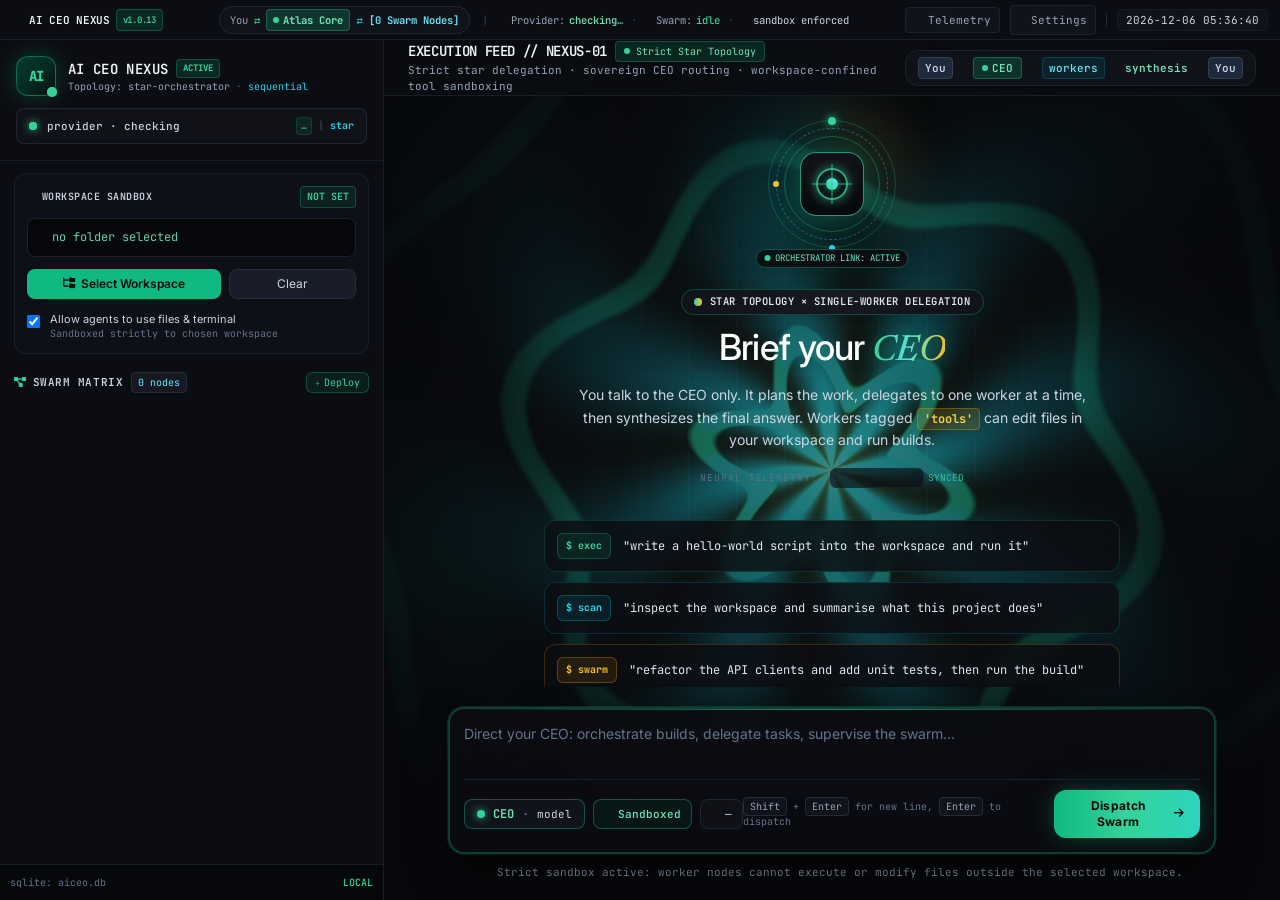
==== commit d368b350: "v1.0.13: fix invisible window, async WebView2 init, official Claude Code attribution 🤖 Generated wit" ====
--- a/src/AiCeo.Desktop/Assets/nexus.html
+++ b/src/AiCeo.Desktop/Assets/nexus.html
@@ -134,7 +134,7 @@
       <i class="fa-solid fa-microchip text-mint-400 text-xs"></i>
       <span class="font-semibold tracking-tight text-slate-100 font-mono text-[11px] flex items-center gap-1.5">
         AI CEO NEXUS
-        <span id="nx-version" class="px-1.5 py-0.5 rounded text-[9px] bg-mint-500/15 text-mint-400 font-mono border border-mint-500/30">v1.0.12</span>
+        <span id="nx-version" class="px-1.5 py-0.5 rounded text-[9px] bg-mint-500/15 text-mint-400 font-mono border border-mint-500/30">v1.0.13</span>
       </span>
     </div>
   </div>
@@ -887,7 +887,7 @@
     var icon = el('nx-dispatch-icon');
     if (icon) icon.className = s.running ? 'fa-solid fa-stop text-[11px]' : 'fa-solid fa-arrow-right text-[11px]';
     if (dispatch) dispatch.classList.toggle('opacity-60', false);
-    text('nx-version', s.version ? 'v' + s.version : 'v1.0.12');
+    text('nx-version', s.version ? 'v' + s.version : 'v1.0.13');
     text('nx-footer', s.footer || 'sqlite: aiceo.db');
     var banner = el('nx-banner');
     if (banner) {
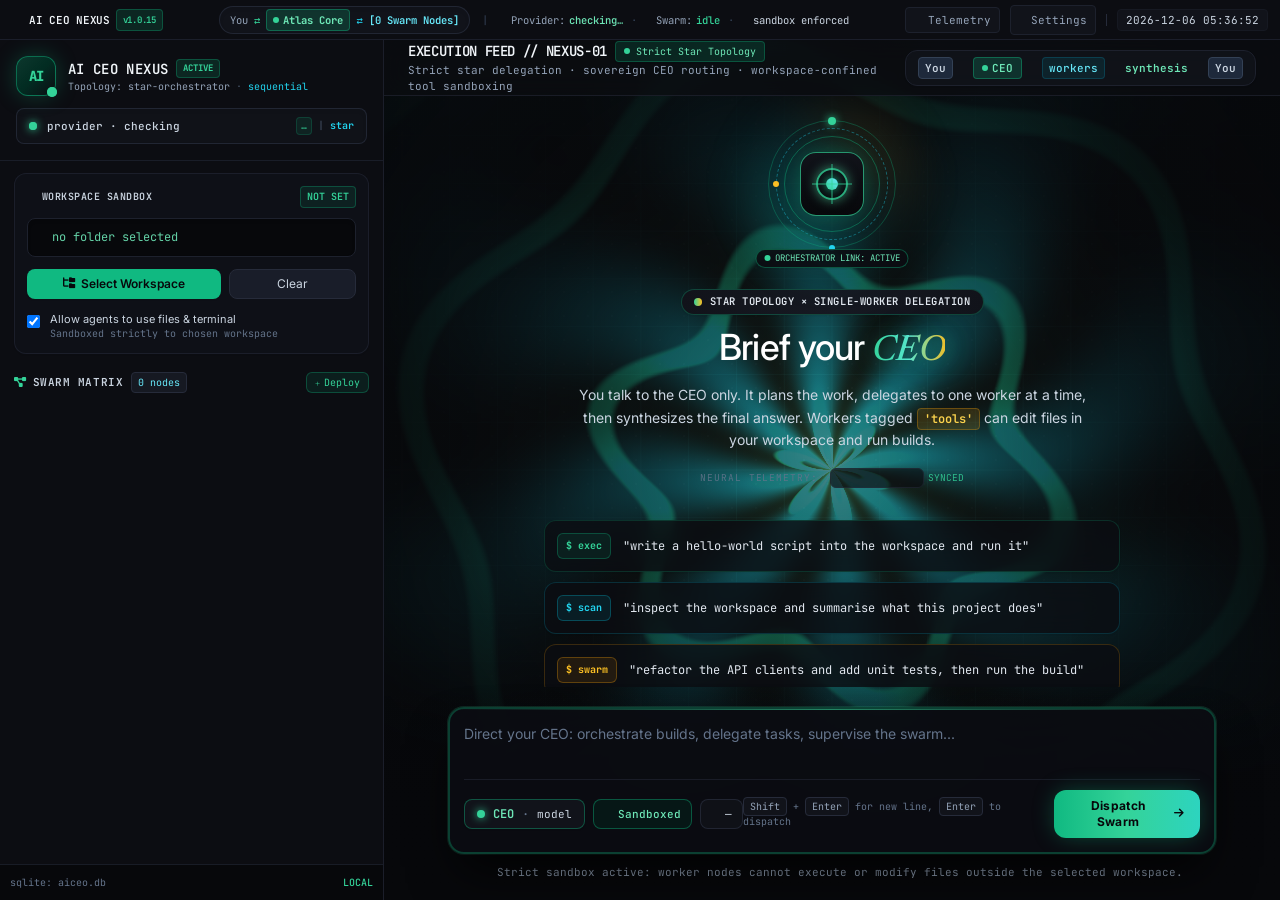
==== commit 5c86b2bc: "v1.0.15: replace Avalonia with PhotinoX, fix invisible window, native webview integration Co-Authore" ====
--- a/src/AiCeo.Desktop/Assets/nexus.html
+++ b/src/AiCeo.Desktop/Assets/nexus.html
@@ -134,7 +134,7 @@
       <i class="fa-solid fa-microchip text-mint-400 text-xs"></i>
       <span class="font-semibold tracking-tight text-slate-100 font-mono text-[11px] flex items-center gap-1.5">
         AI CEO NEXUS
-        <span id="nx-version" class="px-1.5 py-0.5 rounded text-[9px] bg-mint-500/15 text-mint-400 font-mono border border-mint-500/30">v1.0.13</span>
+        <span id="nx-version" class="px-1.5 py-0.5 rounded text-[9px] bg-mint-500/15 text-mint-400 font-mono border border-mint-500/30">v1.0.15</span>
       </span>
     </div>
   </div>
@@ -600,8 +600,14 @@
 
 <script>
 /* =====================================================================================
-   Nexus bridge.  C# pushes state with window.nexusReceive(state).  The page posts
-   commands back through chrome.webview.postMessage (falls back to invokeCSharpAction).
+   Nexus bridge (v1.0.15, PhotinoX).
+
+   C# -> page:  messages arrive through window.external.receiveMessage (PhotinoX injects
+                window.external on every engine: WebView2, WKWebView, WebKitGTK).  A packet is
+                either {"type":"state","state":{...}} or {"type":"toast","text":"…","isError":bool}.
+
+   page -> C#:  window.external.sendMessage(json).  Older hosts are still supported through
+                chrome.webview.postMessage and invokeCSharpAction.
    ===================================================================================== */
 (function () {
   'use strict';
@@ -613,12 +619,29 @@
   function post(payload) {
     try {
       var text = JSON.stringify(payload);
-      if (window.chrome && window.chrome.webview && window.chrome.webview.postMessage) {
+      if (window.external && typeof window.external.sendMessage === 'function') {
+        window.external.sendMessage(text);
+      } else if (window.chrome && window.chrome.webview && window.chrome.webview.postMessage) {
         window.chrome.webview.postMessage(text);
       } else if (typeof window.invokeCSharpAction === 'function') {
         window.invokeCSharpAction(text);
       }
     } catch (error) { /* host went away */ }
+  }
+
+  /* Subscribes to the host's messages. Registered before the first post() so the very first
+     state snapshot the host sends in reply to "ready" cannot be missed. */
+  function listenToHost() {
+    if (!window.external || typeof window.external.receiveMessage !== 'function') return;
+
+    window.external.receiveMessage(function (message) {
+      try {
+        var packet = typeof message === 'string' ? JSON.parse(message) : message;
+        if (!packet || typeof packet !== 'object') return;
+        if (packet.type === 'state') window.nexusReceive(packet.state);
+        else if (packet.type === 'toast') window.nexusToast(packet.text, !!packet.isError);
+      } catch (error) { console.error('host message', error); }
+    });
   }
 
   function el(id) { return document.getElementById(id); }
@@ -887,7 +910,7 @@
     var icon = el('nx-dispatch-icon');
     if (icon) icon.className = s.running ? 'fa-solid fa-stop text-[11px]' : 'fa-solid fa-arrow-right text-[11px]';
     if (dispatch) dispatch.classList.toggle('opacity-60', false);
-    text('nx-version', s.version ? 'v' + s.version : 'v1.0.13');
+    text('nx-version', s.version ? 'v' + s.version : 'v1.0.15');
     text('nx-footer', s.footer || 'sqlite: aiceo.db');
     var banner = el('nx-banner');
     if (banner) {
@@ -979,6 +1002,8 @@
   }
 
   function wire() {
+    listenToHost();
+
     el('nx-select-workspace').addEventListener('click', function () { post({ type: 'selectWorkspace' }); });
     el('nx-clear-workspace').addEventListener('click', function () { post({ type: 'clearWorkspace' }); });
     el('nx-refresh').addEventListener('click', function () { post({ type: 'refreshHealth' }); });
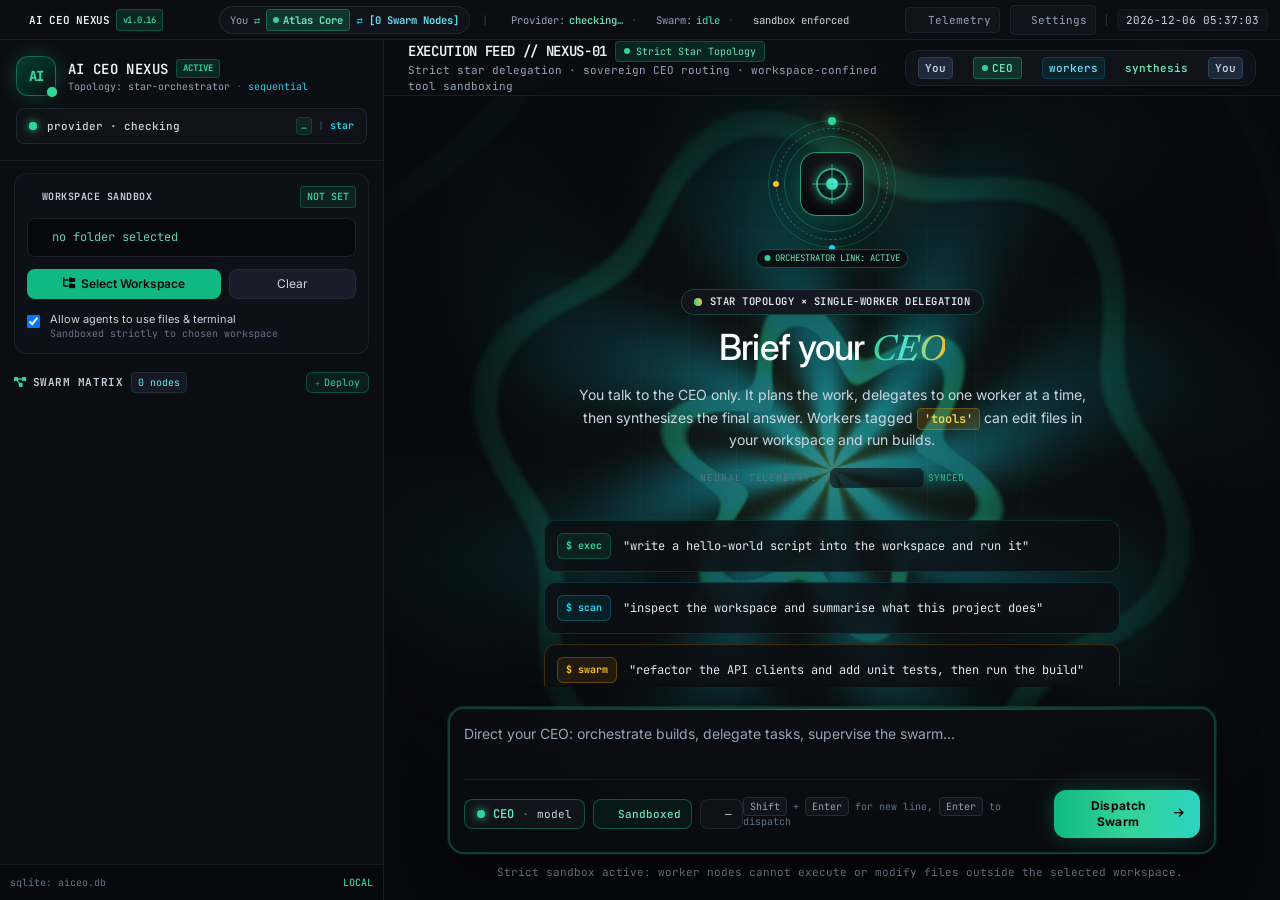
==== commit 6002c3bf: "v1.0.16: first-run setup wizard, UI contrast fixes, versioned release filenames Co-Authored-By: Clau" ====
--- a/src/AiCeo.Desktop/Assets/nexus.html
+++ b/src/AiCeo.Desktop/Assets/nexus.html
@@ -123,6 +123,17 @@
   .nx-hidden { display: none !important; }
   .nx-scroll { overflow-y: auto; }
   textarea { scrollbar-width: thin; }
+
+  /* ------------------------------------------------- v1.0.16 readability utilities
+     The compiled Tailwind bundle predates these three names and the readability fix needs them:
+     a placeholder that clears 4.5:1 on the obsidian shell (slate-500 did not), a way to pin text
+     at full opacity, and a wrapper for long stored values (keys, URLs, model ids). Every AI
+     output surface is now solid (bg-obsidian-850/95) so the WebGL canvas can no longer bleed
+     through the text. Colours still come from the theme tokens, so light mode is unaffected. */
+  .placeholder-slate-400::placeholder { color: rgb(var(--slate-400-rgb)); opacity: 1; }
+  html[data-theme="light"] .placeholder-slate-400::placeholder { color: rgb(var(--slate-500-rgb)); }
+  .text-opacity-100 { --tw-text-opacity: 1; }
+  .break-all { word-break: break-all; }
 </style>
 </head>
 <body class="text-slate-200 font-sans h-screen flex flex-col overflow-hidden antialiased selection:bg-mint-500/25 selection:text-mint-400">
@@ -134,7 +145,7 @@
       <i class="fa-solid fa-microchip text-mint-400 text-xs"></i>
       <span class="font-semibold tracking-tight text-slate-100 font-mono text-[11px] flex items-center gap-1.5">
         AI CEO NEXUS
-        <span id="nx-version" class="px-1.5 py-0.5 rounded text-[9px] bg-mint-500/15 text-mint-400 font-mono border border-mint-500/30">v1.0.15</span>
+        <span id="nx-version" class="px-1.5 py-0.5 rounded text-[9px] bg-mint-500/15 text-mint-400 font-mono border border-mint-500/30">v1.0.16</span>
       </span>
     </div>
   </div>
@@ -428,7 +439,7 @@
       <div id="nx-feed-wrap" class="nx-hidden max-w-3xl w-full mx-auto space-y-3">
         <div id="nx-prompt-bubble" class="nx-hidden bg-obsidian-850 border border-mint-500/30 rounded-xl px-4 py-3 text-[12.5px] text-slate-200 font-sans whitespace-pre-wrap ml-auto max-w-2xl"></div>
         <div id="nx-feed" class="space-y-2.5"></div>
-        <div id="nx-final" class="nx-hidden rounded-xl border border-mint-500/40 bg-emerald-500/5 px-4 py-3"></div>
+        <div id="nx-final" class="nx-hidden rounded-xl border border-mint-500/50 bg-obsidian-850/95 backdrop-blur-md px-4 py-3 shadow-sm"></div>
       </div>
     </section>
 
@@ -440,7 +451,7 @@
 
           <div class="relative">
             <textarea id="nx-prompt" rows="2" placeholder="Direct your CEO: orchestrate builds, delegate tasks, supervise the swarm..."
-                      class="w-full bg-transparent border-none text-slate-100 placeholder-slate-500 text-sm focus:ring-0 focus:outline-none resize-none leading-relaxed font-sans pr-4"></textarea>
+                      class="w-full bg-transparent border-none text-slate-100 text-opacity-100 placeholder-slate-400 text-sm focus:ring-0 focus:outline-none resize-none leading-relaxed font-sans pr-4"></textarea>
           </div>
 
           <div class="flex items-center justify-between pt-2.5 border-t border-obsidian-750/80 mt-1">
@@ -483,6 +494,61 @@
   </main>
 </div>
 
+<!-- ============================================================== PROVIDER SETUP (v1.0.16)
+     The blocking first-run sheet. A fresh install has no API key and no model — nothing is
+     compiled into the build — so the console stays behind this overlay until the user saves a
+     connection (which the host writes to the UserSettings row of the local SQLite file).
+     The same sheet is reused from Settings → Connection, where it can be closed. -->
+<div id="nx-setup" class="nx-hidden fixed inset-0 z-[100] flex items-center justify-center bg-black/70 backdrop-blur-sm p-6">
+  <div class="w-full max-w-lg bg-obsidian-900 border border-mint-500/40 rounded-2xl shadow-2xl p-5 space-y-4">
+    <div class="flex items-start justify-between">
+      <div>
+        <h3 class="text-base font-semibold text-slate-100 font-mono flex items-center gap-2">
+          <i class="fa-solid fa-plug text-mint-400 text-sm"></i>
+          Connect your provider
+        </h3>
+        <p id="nx-setup-subtitle" class="text-[11px] text-slate-300 font-mono leading-snug">
+          This build ships no key of its own. Enter yours to unlock the console.
+        </p>
+      </div>
+      <button id="nx-setup-close" class="nx-hidden p-1.5 rounded-lg text-slate-300 hover:text-white bg-obsidian-850 border border-obsidian-750" title="Close">
+        <i class="fa-solid fa-xmark text-xs"></i>
+      </button>
+    </div>
+
+    <label class="space-y-1 block">
+      <span class="block text-[10px] font-mono uppercase tracking-wider text-slate-300">Provider</span>
+      <select id="nx-setup-provider" class="nx-input w-full rounded-lg bg-obsidian-850 border border-obsidian-700 text-slate-100 text-xs px-2.5 py-2"></select>
+    </label>
+
+    <label class="space-y-1 block">
+      <span class="block text-[10px] font-mono uppercase tracking-wider text-slate-300">Base URL</span>
+      <input id="nx-setup-baseurl" class="nx-input w-full rounded-lg bg-obsidian-850 border border-obsidian-700 text-slate-100 text-xs px-2.5 py-2 font-mono" placeholder="http://localhost:20128/v1" spellcheck="false" autocomplete="off" />
+      <span id="nx-setup-baseurl-hint" class="block text-[10px] text-slate-400 font-mono leading-snug">Leave blank to use the provider default.</span>
+    </label>
+
+    <label class="space-y-1 block">
+      <span class="block text-[10px] font-mono uppercase tracking-wider text-slate-300">API key</span>
+      <input id="nx-setup-key" type="password" class="nx-input w-full rounded-lg bg-obsidian-850 border border-obsidian-700 text-slate-100 text-xs px-2.5 py-2 font-mono" placeholder="paste the key your provider issued" spellcheck="false" autocomplete="off" />
+      <span id="nx-setup-key-hint" class="block text-[10px] text-slate-400 font-mono leading-snug">Stored only in the local SQLite file — never sent anywhere but your provider.</span>
+    </label>
+
+    <label class="space-y-1 block">
+      <span class="block text-[10px] font-mono uppercase tracking-wider text-slate-300">Model</span>
+      <input id="nx-setup-model" class="nx-input w-full rounded-lg bg-obsidian-850 border border-obsidian-700 text-slate-100 text-xs px-2.5 py-2 font-mono" placeholder="the model id your provider advertises" spellcheck="false" autocomplete="off" />
+    </label>
+
+    <p id="nx-setup-error" class="nx-hidden text-[11px] text-rose-300 font-mono leading-snug"></p>
+
+    <div class="flex items-center justify-between pt-1 border-t border-obsidian-750/80 mt-1">
+      <span id="nx-setup-state" class="text-[10px] font-mono text-slate-400 truncate">Nothing configured yet</span>
+      <button id="nx-setup-save" class="px-4 py-1.5 rounded-lg bg-gradient-to-r from-mint-500 to-emerald-500 text-obsidian-950 text-xs font-bold active:scale-95">
+        Save &amp; continue
+      </button>
+    </div>
+  </div>
+</div>
+
 <!-- ============================================================== SETTINGS MODAL -->
 <div id="nx-settings" class="nx-hidden fixed inset-0 z-[100] flex items-center justify-center bg-black/70 backdrop-blur-sm p-6">
   <div class="w-full max-w-lg bg-obsidian-900 border border-obsidian-700 rounded-2xl shadow-2xl p-5 space-y-5">
@@ -494,6 +560,16 @@
       <button id="nx-settings-close" class="p-1.5 rounded-lg text-slate-400 hover:text-white bg-obsidian-850 border border-obsidian-750">
         <i class="fa-solid fa-xmark text-xs"></i>
       </button>
+    </div>
+
+    <div class="space-y-2">
+      <div class="flex items-center justify-between">
+        <p class="text-[10px] font-mono uppercase tracking-wider text-slate-400">Connection</p>
+        <button id="nx-settings-connection-edit" class="text-[10px] font-mono text-mint-300 hover:text-mint-400 px-2 py-0.5 rounded-md bg-mint-500/10 hover:bg-mint-500/20 border border-mint-500/30">
+          <i class="fa-solid fa-pen-to-square text-[9px]"></i> Edit
+        </button>
+      </div>
+      <p id="nx-settings-connection" class="text-[11px] font-mono text-slate-200 break-all bg-obsidian-850 border border-obsidian-750 rounded-lg px-2.5 py-2 leading-snug">No provider connection yet</p>
     </div>
 
     <div class="space-y-2">
@@ -575,7 +651,7 @@
       <label class="space-y-1"><span class="block text-[10px] font-mono uppercase tracking-wider text-slate-400">Provider</span>
         <select id="nx-agent-provider" class="nx-input w-full rounded-lg bg-obsidian-850 border border-obsidian-700 text-slate-100 text-xs px-2.5 py-2"></select></label>
       <label class="space-y-1"><span class="block text-[10px] font-mono uppercase tracking-wider text-slate-400">Model ID</span>
-        <input id="nx-agent-model" class="nx-input w-full rounded-lg bg-obsidian-850 border border-obsidian-700 text-slate-100 text-xs px-2.5 py-2" placeholder="gh/gpt-5.4-nano" /></label>
+        <input id="nx-agent-model" class="nx-input w-full rounded-lg bg-obsidian-850 border border-obsidian-700 text-slate-100 text-xs px-2.5 py-2" placeholder="blank = your connection" /></label>
     </div>
 
     <label class="space-y-1 block"><span class="block text-[10px] font-mono uppercase tracking-wider text-slate-400">Base URL (blank = provider default)</span>
@@ -600,7 +676,7 @@
 
 <script>
 /* =====================================================================================
-   Nexus bridge (v1.0.15, PhotinoX).
+   Nexus bridge (v1.0.16, PhotinoX).
 
    C# -> page:  messages arrive through window.external.receiveMessage (PhotinoX injects
                 window.external on every engine: WebView2, WKWebView, WebKitGTK).  A packet is
@@ -709,6 +785,177 @@
   function pushSettings(theme, accent, size) {
     applySettings({ theme: theme, accent: accent, fontSize: size });
     post({ type: 'settings', theme: theme, accent: accent, fontSize: size });
+  }
+
+  /* ------------------------------------------------------------------ connection (v1.0.16)
+     The host owns the truth: it stores provider / base URL / key / model in SQLite and reports
+     them back in state.connection on every push. The page never invents a key or a model, and it
+     only sends the four fields the user typed. While state.connection.configured is false the
+     console is behind the blocking setup sheet. */
+  var setupOpen = false;      // the sheet is on screen
+  var setupBlocking = false;  // …and cannot be dismissed (first run / nothing configured)
+
+  function providerList() {
+    return (state && state.providers) ? state.providers : [];
+  }
+
+  function providerInfo(value) {
+    var list = providerList();
+    for (var i = 0; i < list.length; i++) {
+      if (list[i].value === value) return list[i];
+    }
+    return list[0] || null;
+  }
+
+  function fillProviderSelects() {
+    var options = providerList().map(function (provider) {
+      return '<option value="' + escapeHtml(provider.value) + '">' + escapeHtml(provider.displayName) + '</option>';
+    }).join('');
+    if (!options) return;
+
+    var setup = el('nx-setup-provider');
+    if (setup && setup.innerHTML !== options) setup.innerHTML = options;
+
+    var agent = el('nx-agent-provider');
+    if (agent && agent.innerHTML !== options) agent.innerHTML = options;
+  }
+
+  /* Base URL and key hints follow the selected provider, not a hardcoded model table. */
+  function refreshSetupHints() {
+    var select = el('nx-setup-provider');
+    var info = providerInfo(select ? select.value : '');
+    var baseUrl = el('nx-setup-baseurl');
+    var connection = (state && state.connection) ? state.connection : {};
+
+    if (baseUrl && info) baseUrl.placeholder = info.defaultBaseUrl || 'https://host/v1';
+    text('nx-setup-baseurl-hint', info && info.defaultBaseUrl
+      ? 'Leave blank to use ' + info.defaultBaseUrl + '. ' + (info.hint || '')
+      : 'Required for this provider — for example http://localhost:11434/v1.');
+
+    var key = el('nx-setup-key');
+    if (key) {
+      key.placeholder = connection.hasKey
+        ? 'stored ' + (connection.keyMask || 'key') + ' — leave blank to keep it'
+        : 'paste the key your provider issued';
+    }
+
+    text('nx-setup-key-hint', connection.hasKey
+      ? 'A key is already stored locally. Type a new one only to replace it.'
+      : 'Stored only in the local SQLite file — never sent anywhere but your provider.');
+  }
+
+  function showSetupError(message) {
+    var error = el('nx-setup-error');
+    if (!error) return;
+    error.textContent = message || '';
+    show(error, !!message);
+  }
+
+  function openSetup(blocking) {
+    var modal = el('nx-setup');
+    if (!modal) return;
+
+    setupOpen = true;
+    setupBlocking = !!blocking;
+
+    var connection = (state && state.connection) ? state.connection : {};
+    fillProviderSelects();
+
+    var select = el('nx-setup-provider');
+    if (select && connection.provider) select.value = connection.provider;
+    var baseUrl = el('nx-setup-baseurl');
+    if (baseUrl) baseUrl.value = connection.baseUrl || '';
+    var model = el('nx-setup-model');
+    if (model) model.value = connection.model || '';
+    var key = el('nx-setup-key');
+    if (key) key.value = '';
+
+    text('nx-setup-subtitle', blocking
+      ? 'This build ships no key of its own. Enter yours to unlock the console.'
+      : 'Update the connection every agent uses. Leave the key blank to keep the stored one.');
+    text('nx-setup-state', connection.summary || 'Nothing configured yet');
+
+    // Only the settings editor can be dismissed; on first run the sheet is the only way in.
+    show(el('nx-setup-close'), !blocking);
+    showSetupError('');
+    refreshSetupHints();
+    show(modal, true);
+
+    if (blocking && select) select.focus();
+  }
+
+  function closeSetup() {
+    if (setupBlocking) return;
+    setupOpen = false;
+    show(el('nx-setup'), false);
+  }
+
+  function saveSetup() {
+    var connection = (state && state.connection) ? state.connection : {};
+    var provider = el('nx-setup-provider');
+    var baseUrl = el('nx-setup-baseurl');
+    var key = el('nx-setup-key');
+    var model = el('nx-setup-model');
+
+    var providerValue = provider ? provider.value : '';
+    var baseUrlValue = baseUrl ? baseUrl.value.trim() : '';
+    var apiKeyValue = key ? key.value.trim() : '';
+    var modelValue = model ? model.value.trim() : '';
+
+    if (!apiKeyValue && !connection.hasKey) {
+      showSetupError('Paste the API key your provider issued — the app ships with none.');
+      return;
+    }
+    if (!modelValue) {
+      showSetupError('Enter the model id your provider advertises (for example from its dashboard).');
+      return;
+    }
+    if (baseUrlValue && !/^https?:\/\/[^\s]+$/i.test(baseUrlValue)) {
+      showSetupError('The base URL must start with http:// or https://');
+      return;
+    }
+
+    showSetupError('');
+
+    // The host validates the values, persists them and pushes a new snapshot; the sheet closes
+    // itself in renderConnection once state.connection.configured becomes true.
+    post({
+      type: 'saveConnection',
+      provider: providerValue,
+      baseUrl: baseUrlValue,
+      apiKey: apiKeyValue,
+      modelId: modelValue
+    });
+  }
+
+  function renderConnection(s) {
+    var connection = s.connection || {};
+    var configured = !!connection.configured;
+
+    fillProviderSelects();
+
+    text('nx-settings-connection', configured
+      ? connection.summary
+      : 'No provider connection yet — press Edit to enter your key and model.');
+
+    // Nothing runs before a key and a model exist: the dispatch button dims and the sheet blocks.
+    var dispatch = el('nx-dispatch');
+    if (dispatch) dispatch.classList.toggle('opacity-60', !configured);
+
+    if (!configured) {
+      if (!setupOpen) openSetup(true);
+      return;
+    }
+
+    if (setupBlocking || setupOpen) {
+      setupBlocking = false;
+      setupOpen = false;
+      show(el('nx-setup'), false);
+
+      // The key was persisted by the host; drop it from the DOM so it does not linger on screen.
+      var key = el('nx-setup-key');
+      if (key) key.value = '';
+    }
   }
 
   /* ------------------------------------------------------------------ rendering */
@@ -833,25 +1080,25 @@
         return '<div class="flex items-start space-x-2 mt-1.5">' +
           '<span class="w-5 h-5 shrink-0 rounded-full bg-obsidian-750 text-[9px] font-mono text-slate-300 flex items-center justify-center">' + step.index + '</span>' +
           '<div><p class="text-[11px] font-semibold text-cyan-300">' + escapeHtml(step.role) + '</p>' +
-          '<p class="text-[11.5px] text-slate-300 whitespace-pre-wrap">' + escapeHtml(step.instructions) + '</p></div></div>';
+          '<p class="text-[11.5px] text-slate-200 whitespace-pre-wrap">' + escapeHtml(step.instructions) + '</p></div></div>';
       }).join('');
       header = '<div class="flex items-center space-x-2"><span class="w-1.5 h-1.5 rounded-full bg-mint-400"></span>' +
         '<span class="text-[11.5px] font-semibold text-slate-100">CEO plan</span>' +
         '<span class="text-[10px] font-mono text-slate-500">' + escapeHtml(item.agent) + '</span></div>';
       body = steps + (item.text ? '<pre class="mt-2 text-[11px] font-mono text-slate-400 whitespace-pre-wrap">' + escapeHtml(item.text) + '</pre>' : '');
-      return '<div class="rounded-xl border border-obsidian-750 bg-obsidian-900/80 px-3.5 py-2.5 backdrop-blur-sm">' + header + body + '</div>';
+      return '<div class="rounded-xl border border-obsidian-700 bg-obsidian-850/95 px-3.5 py-2.5 backdrop-blur-md shadow-sm">' + header + body + '</div>';
     }
 
     if (kind === 'delegation') {
       return '<div class="flex items-start space-x-2 px-1">' +
         '<span class="mt-1.5 w-1.5 h-1.5 rounded-full ' + (item.pending ? 'bg-amber-400' : 'bg-mint-400') + '"></span>' +
-        '<div><p class="text-[10.5px] font-mono text-slate-500">' + escapeHtml(item.title) + '</p>' +
-        '<p class="text-[11.5px] text-slate-300 whitespace-pre-wrap">' + escapeHtml(item.text) + '</p></div></div>';
+        '<div><p class="text-[10.5px] font-mono text-slate-400">' + escapeHtml(item.title) + '</p>' +
+        '<p class="text-[11.5px] text-slate-200 whitespace-pre-wrap">' + escapeHtml(item.text) + '</p></div></div>';
     }
 
     if (kind === 'tool') {
       var colour = item.failed ? 'text-rose-400 border-rose-500/40' : 'text-cyan-300 border-cyan-500/30';
-      return '<div class="rounded-xl border ' + colour + ' bg-obsidian-900/80 px-3.5 py-2.5 backdrop-blur-sm">' +
+      return '<div class="rounded-xl border ' + colour + ' bg-obsidian-850/95 px-3.5 py-2.5 backdrop-blur-md shadow-sm">' +
         '<div class="flex items-center space-x-2 text-[10.5px] font-mono">' +
         '<i class="fa-solid fa-gear text-[10px]"></i><span>' + escapeHtml(item.tool) + '</span>' +
         '<span class="text-slate-500">' + escapeHtml(item.title) + '</span></div>' +
@@ -859,21 +1106,21 @@
     }
 
     if (kind === 'result') {
-      return '<div class="rounded-xl border border-obsidian-750 bg-obsidian-900/80 px-3.5 py-2.5 backdrop-blur-sm">' +
+      return '<div class="rounded-xl border border-obsidian-700 bg-obsidian-850/95 px-3.5 py-2.5 backdrop-blur-md shadow-sm">' +
         '<div class="flex items-center space-x-2"><i class="fa-solid fa-check text-mint-400 text-[10px]"></i>' +
         '<span class="text-[11.5px] font-semibold text-slate-100">' + escapeHtml(item.agent) + '</span>' +
-        '<span class="text-[10px] font-mono text-slate-500">worker result</span></div>' +
-        '<p class="mt-1.5 text-[12px] text-slate-300 whitespace-pre-wrap">' + escapeHtml(item.text) + '</p></div>';
+        '<span class="text-[10px] font-mono text-slate-400">worker result</span></div>' +
+        '<p class="mt-1.5 text-[12px] text-slate-100 text-opacity-100 whitespace-pre-wrap">' + escapeHtml(item.text) + '</p></div>';
     }
 
     if (kind === 'error') {
-      return '<div class="rounded-xl border border-rose-500/40 bg-rose-500/5 px-3.5 py-2.5">' +
+      return '<div class="rounded-xl border border-rose-500/40 bg-obsidian-850/95 px-3.5 py-2.5 backdrop-blur-md shadow-sm">' +
         '<div class="flex items-start space-x-2"><i class="fa-solid fa-triangle-exclamation text-rose-400 text-[10px] mt-0.5"></i>' +
-        '<p class="text-[11.5px] text-rose-300 whitespace-pre-wrap">' + escapeHtml(item.text) + '</p></div></div>';
-    }
-
-    return '<div class="flex items-start space-x-2 px-1"><span class="mt-1.5 w-1.5 h-1.5 rounded-full bg-slate-600"></span>' +
-      '<p class="text-[11.5px] text-slate-400 whitespace-pre-wrap">' + escapeHtml(item.text) + '</p></div>';
+        '<p class="text-[11.5px] text-rose-300 text-opacity-100 whitespace-pre-wrap">' + escapeHtml(item.text) + '</p></div></div>';
+    }
+
+    return '<div class="flex items-start space-x-2 px-1"><span class="mt-1.5 w-1.5 h-1.5 rounded-full bg-slate-500"></span>' +
+      '<p class="text-[11.5px] text-slate-300 whitespace-pre-wrap">' + escapeHtml(item.text) + '</p></div>';
   }
 
   function renderFeed(s) {
@@ -893,9 +1140,9 @@
     if (s.finalOutput) {
       final.innerHTML = '<div class="flex items-center space-x-2 mb-1.5">' +
         '<span class="w-1.5 h-1.5 rounded-full bg-mint-400"></span>' +
-        '<span class="text-[11.5px] font-semibold text-slate-100">Final answer</span>' +
-        '<span class="text-[10px] font-mono text-slate-500">' + escapeHtml(s.ceoName) + '</span></div>' +
-        '<p class="text-[12px] text-slate-200 whitespace-pre-wrap">' + escapeHtml(s.finalOutput) + '</p>';
+        '<span class="text-[12px] font-semibold text-slate-100 text-opacity-100">Final answer</span>' +
+        '<span class="text-[10px] font-mono text-slate-400">' + escapeHtml(s.ceoName) + '</span></div>' +
+        '<p class="text-[12.5px] leading-relaxed text-slate-100 text-opacity-100 whitespace-pre-wrap">' + escapeHtml(s.finalOutput) + '</p>';
       show(final, true);
     } else { show(final, false); }
 
@@ -909,8 +1156,9 @@
     text('nx-dispatch-label', s.running ? 'Stop swarm' : 'Dispatch Swarm');
     var icon = el('nx-dispatch-icon');
     if (icon) icon.className = s.running ? 'fa-solid fa-stop text-[11px]' : 'fa-solid fa-arrow-right text-[11px]';
-    if (dispatch) dispatch.classList.toggle('opacity-60', false);
-    text('nx-version', s.version ? 'v' + s.version : 'v1.0.15');
+    // The dim state belongs to renderConnection (v1.0.16): dispatch is inert until a connection
+    // exists, so this function must not clear it.
+    text('nx-version', s.version ? 'v' + s.version : 'v1.0.16');
     text('nx-footer', s.footer || 'sqlite: aiceo.db');
     var banner = el('nx-banner');
     if (banner) {
@@ -926,6 +1174,7 @@
   function renderAll(s) {
     applySettings(s.settings);
     renderProvider(s);
+    renderConnection(s);
     renderWorkspace(s);
     renderAgents(s);
     renderFeed(s);
@@ -994,6 +1243,12 @@
   /* ------------------------------------------------------------------ wiring */
   function dispatchPrompt() {
     if (!state) return;
+    if (state.connection && !state.connection.configured) {
+      // v1.0.16: no key, no run. Re-open the blocking sheet instead of spending a round trip.
+      openSetup(true);
+      post({ type: 'toast', text: 'Connect a provider before dispatching the swarm.', isError: true });
+      return;
+    }
     if (state.running) { post({ type: 'stop' }); return; }
     var prompt = el('nx-prompt').value.trim();
     if (!prompt) { post({ type: 'toast', text: 'Type a directive for the CEO first.', isError: true }); return; }
@@ -1030,6 +1285,19 @@
       });
     });
 
+    el('nx-setup-save').addEventListener('click', saveSetup);
+    el('nx-setup-close').addEventListener('click', closeSetup);
+    el('nx-setup-provider').addEventListener('change', refreshSetupHints);
+    el('nx-setup-baseurl').addEventListener('input', function () { showSetupError(''); });
+    el('nx-setup-key').addEventListener('input', function () { showSetupError(''); });
+    el('nx-setup-model').addEventListener('input', function () { showSetupError(''); });
+    Array.prototype.forEach.call([el('nx-setup-key'), el('nx-setup-model')], function (input) {
+      input.addEventListener('keydown', function (event) {
+        if (event.key === 'Enter') { event.preventDefault(); saveSetup(); }
+      });
+    });
+
+    el('nx-settings-connection-edit').addEventListener('click', function () { openSetup(false); });
     el('nx-settings-open').addEventListener('click', function () { show(el('nx-settings'), true); });
     el('nx-settings-close').addEventListener('click', function () { show(el('nx-settings'), false); });
     el('nx-settings-done').addEventListener('click', function () { show(el('nx-settings'), false); });
@@ -1070,6 +1338,13 @@
   };
 
   window.nexusToast = function (message, isError) {
+    // v1.0.16: while the setup sheet is open it covers the banner, so a failure (a rejected key, an
+    // unreachable gateway) is shown inside the sheet where the user is actually looking.
+    if (isError && (setupOpen || setupBlocking)) {
+      showSetupError(message);
+      if (setupBlocking) return;
+    }
+
     var banner = el('nx-banner');
     if (!banner) return;
     banner.textContent = message;
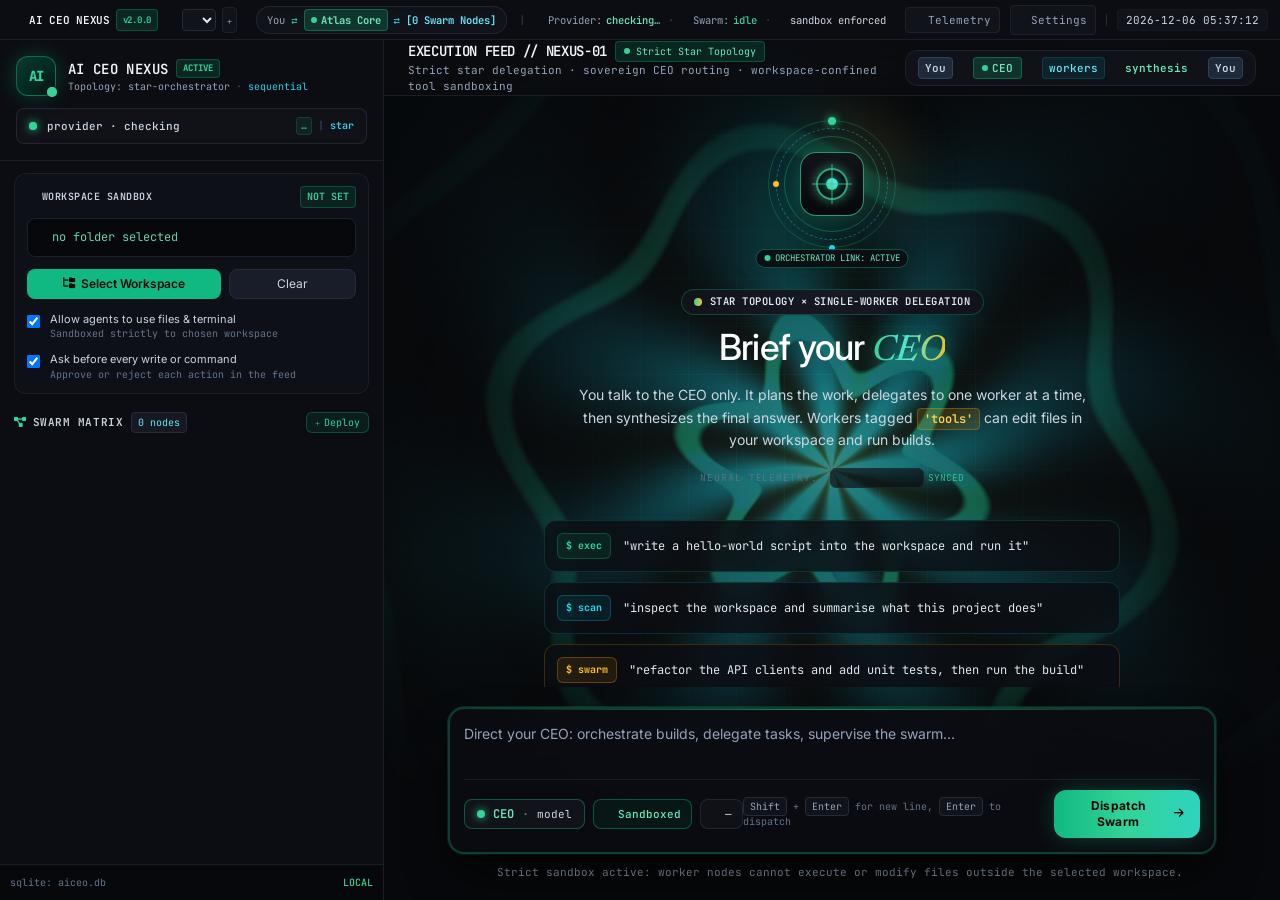
==== commit 65e35dcf: "v2.0.0: Human-in-the-loop approvals, persistent workspaces, clean releases 🤖 Generated with Claude C" ====
--- a/src/AiCeo.Desktop/Assets/nexus.html
+++ b/src/AiCeo.Desktop/Assets/nexus.html
@@ -145,8 +145,19 @@
       <i class="fa-solid fa-microchip text-mint-400 text-xs"></i>
       <span class="font-semibold tracking-tight text-slate-100 font-mono text-[11px] flex items-center gap-1.5">
         AI CEO NEXUS
-        <span id="nx-version" class="px-1.5 py-0.5 rounded text-[9px] bg-mint-500/15 text-mint-400 font-mono border border-mint-500/30">v1.0.16</span>
+        <span id="nx-version" class="px-1.5 py-0.5 rounded text-[9px] bg-mint-500/15 text-mint-400 font-mono border border-mint-500/30">v2.0.0</span>
       </span>
+    </div>
+
+    <!-- v2.0.0: the spaces dropdown. One space = one named workspace + its conversation. -->
+    <div class="flex items-center gap-1.5 pl-2.5 ml-0.5 border-l border-obsidian-750">
+      <i class="fa-solid fa-layer-group text-[10px] text-cyan-400"></i>
+      <select id="nx-space-select" style="max-width:12rem"
+              class="bg-obsidian-850 border border-obsidian-700 text-slate-200 text-[10.5px] font-mono rounded px-1.5 py-0.5"
+              title="Switch space"></select>
+      <button id="nx-space-manage" class="p-1 rounded bg-obsidian-850 hover:bg-obsidian-800 border border-obsidian-750 text-slate-300 hover:text-mint-400 transition" title="Workspace manager">
+        <i class="fa-solid fa-plus text-[9px]"></i>
+      </button>
     </div>
   </div>
 
@@ -269,6 +280,15 @@
           <span class="text-[11px] leading-tight text-slate-300 group-hover:text-slate-100 transition">
             Allow agents to use files &amp; terminal
             <span class="block text-[10px] text-slate-500 mt-0.5 font-mono">Sandboxed strictly to chosen workspace</span>
+          </span>
+        </label>
+
+        <!-- v2.0.0: human-in-the-loop gate -->
+        <label class="flex items-start space-x-2.5 pt-0.5 cursor-pointer select-none group">
+          <input id="nx-approvals" class="mt-0.5 rounded border-obsidian-600 bg-obsidian-800 text-amber-500 focus:ring-amber-500/30 focus:ring-offset-obsidian-900 transition" type="checkbox" checked />
+          <span class="text-[11px] leading-tight text-slate-300 group-hover:text-slate-100 transition">
+            Ask before every write or command
+            <span class="block text-[10px] text-slate-500 mt-0.5 font-mono">Approve or reject each action in the feed</span>
           </span>
         </label>
       </div>
@@ -439,6 +459,8 @@
       <div id="nx-feed-wrap" class="nx-hidden max-w-3xl w-full mx-auto space-y-3">
         <div id="nx-prompt-bubble" class="nx-hidden bg-obsidian-850 border border-mint-500/30 rounded-xl px-4 py-3 text-[12.5px] text-slate-200 font-sans whitespace-pre-wrap ml-auto max-w-2xl"></div>
         <div id="nx-feed" class="space-y-2.5"></div>
+        <!-- v2.0.0: the approval card. Nothing below it runs until this is answered. -->
+        <div id="nx-approval" class="nx-hidden rounded-xl border-2 border-amber-400/60 bg-obsidian-850/95 backdrop-blur-md px-4 py-3 shadow-sm"></div>
         <div id="nx-final" class="nx-hidden rounded-xl border border-mint-500/50 bg-obsidian-850/95 backdrop-blur-md px-4 py-3 shadow-sm"></div>
       </div>
     </section>
@@ -549,6 +571,54 @@
   </div>
 </div>
 
+<!-- ===================================================== WORKSPACE MANAGER (v2.0.0) -->
+<div id="nx-spaces" class="nx-hidden fixed inset-0 z-[100] flex items-center justify-center bg-black/70 backdrop-blur-sm p-6">
+  <div class="w-full max-w-lg bg-obsidian-900 border border-obsidian-700 rounded-2xl shadow-xl overflow-hidden">
+    <div class="flex items-center justify-between px-4 py-3 border-b border-obsidian-750">
+      <div>
+        <h3 class="text-base font-semibold text-slate-100 font-mono flex items-center gap-2">
+          <i class="fa-solid fa-layer-group text-mint-400 text-sm"></i> Workspace manager
+        </h3>
+        <p class="text-[11px] text-slate-400 font-mono">One space = one folder + the conversation held inside it.</p>
+      </div>
+      <button id="nx-spaces-close" class="p-1.5 rounded-lg text-slate-400 hover:text-white bg-obsidian-850 border border-obsidian-750">
+        <i class="fa-solid fa-xmark text-xs"></i>
+      </button>
+    </div>
+
+    <div class="px-4 py-3 space-y-3 max-h-[70vh] nx-scroll">
+      <div class="flex items-center justify-between">
+        <span class="text-[10px] font-mono uppercase tracking-wider text-slate-400">Your spaces</span>
+        <span id="nx-space-count" class="text-[10px] font-mono text-cyan-300">0 saved</span>
+      </div>
+
+      <div id="nx-space-list" class="space-y-2"></div>
+
+      <div class="rounded-xl border border-obsidian-700 bg-obsidian-850 p-3 space-y-2">
+        <label class="block text-[10px] font-mono uppercase tracking-wider text-slate-400" for="nx-space-name">New space</label>
+        <input id="nx-space-name" class="nx-input w-full rounded-lg bg-obsidian-800 border border-obsidian-700 text-slate-100 text-xs px-2.5 py-2 font-mono"
+               placeholder="Python Game" autocomplete="off" spellcheck="false" />
+        <div class="grid grid-cols-2 gap-2">
+          <button id="nx-space-create" class="bg-gradient-to-r from-mint-500 to-emerald-500 hover:from-mint-400 hover:to-emerald-400 text-obsidian-950 font-semibold text-[11px] py-1.5 px-2 rounded-lg transition active:scale-95">
+            <i class="fa-solid fa-folder-tree text-[10px] mr-1"></i> Use current folder
+          </button>
+          <button id="nx-space-create-folder" class="bg-obsidian-750/80 hover:bg-obsidian-700 text-slate-200 text-[11px] py-1.5 px-2 rounded-lg border border-obsidian-700 transition active:scale-95">
+            <i class="fa-solid fa-folder-open text-[10px] mr-1"></i> Choose folder…
+          </button>
+        </div>
+        <p id="nx-space-error" class="nx-hidden text-[10.5px] text-rose-300 font-mono"></p>
+        <p class="text-[10px] text-slate-500 font-mono leading-snug">
+          Switching spaces switches the sandbox root and restores that space's feed. Everything is stored in the local SQLite file.
+        </p>
+      </div>
+    </div>
+
+    <div class="px-4 py-2.5 border-t border-obsidian-750 flex items-center justify-end">
+      <button id="nx-spaces-done" class="px-4 py-1.5 rounded-lg bg-gradient-to-r from-mint-500 to-emerald-500 text-obsidian-950 text-xs font-bold active:scale-95">Done</button>
+    </div>
+  </div>
+</div>
+
 <!-- ============================================================== SETTINGS MODAL -->
 <div id="nx-settings" class="nx-hidden fixed inset-0 z-[100] flex items-center justify-center bg-black/70 backdrop-blur-sm p-6">
   <div class="w-full max-w-lg bg-obsidian-900 border border-obsidian-700 rounded-2xl shadow-2xl p-5 space-y-5">
@@ -691,6 +761,11 @@
   var state = null;
   var editingId = null;
   var pendingDelete = null;
+
+  /* v2.0.0: the rejection reason the user is typing. Kept outside the DOM because the approval card
+     is re-rendered on every host push (each feed line), and a typed reason must survive that. */
+  var approvalReason = '';
+  var spaceDraftName = '';
 
   function post(payload) {
     try {
@@ -1113,6 +1188,16 @@
         '<p class="mt-1.5 text-[12px] text-slate-100 text-opacity-100 whitespace-pre-wrap">' + escapeHtml(item.text) + '</p></div>';
     }
 
+    if (kind === 'approval') {
+      return '<div class="rounded-xl border border-amber-500/40 bg-obsidian-850/95 px-3.5 py-2.5 backdrop-blur-md shadow-sm">' +
+        '<div class="flex items-center space-x-2 text-[10.5px] font-mono">' +
+        '<i class="fa-solid fa-hand text-[10px] text-amber-300"></i>' +
+        '<span class="text-amber-300 font-semibold">approval requested</span>' +
+        '<span class="text-slate-500">' + escapeHtml(item.tool) + '</span>' +
+        '<span class="text-slate-400">' + escapeHtml(item.agent) + '</span></div>' +
+        '<pre class="mt-1.5 text-[11px] font-mono text-slate-300 whitespace-pre-wrap">' + escapeHtml(item.text) + '</pre></div>';
+    }
+
     if (kind === 'error') {
       return '<div class="rounded-xl border border-rose-500/40 bg-obsidian-850/95 px-3.5 py-2.5 backdrop-blur-md shadow-sm">' +
         '<div class="flex items-start space-x-2"><i class="fa-solid fa-triangle-exclamation text-rose-400 text-[10px] mt-0.5"></i>' +
@@ -1125,7 +1210,7 @@
 
   function renderFeed(s) {
     var feed = s.feed || [];
-    var hasFeed = feed.length > 0;
+    var hasFeed = feed.length > 0 || !!s.approval;
 
     show(el('nx-hero'), !hasFeed);
     show(el('nx-feed-wrap'), hasFeed);
@@ -1151,6 +1236,170 @@
     if (stage) stage.scrollTop = stage.scrollHeight;
   }
 
+  /* ---------------------------------------------------------------- spaces (v2.0.0)
+     The host stores name + folder + conversation per space and reports them in state.spaces; the
+     header dropdown and the workspace manager are two views of the same list. */
+  function renderSpaces(s) {
+    var spaces = s.spaces || [];
+    var activeId = s.activeSpaceId || '';
+    var select = el('nx-space-select');
+
+    if (select) {
+      var signature = spaces.map(function (space) {
+        return space.id + ':' + space.name + ':' + (space.active ? '1' : '0');
+      }).join('|');
+
+      if (select.getAttribute('data-signature') !== signature) {
+        select.setAttribute('data-signature', signature);
+        select.innerHTML = spaces.length
+          ? spaces.map(function (space) {
+              return '<option value="' + escapeHtml(space.id) + '">' + escapeHtml(space.name) + '</option>';
+            }).join('')
+          : '<option value="">No space yet</option>';
+      }
+
+      if (activeId && select.value !== activeId) select.value = activeId;
+    }
+
+    text('nx-space-count', spaces.length + (spaces.length === 1 ? ' saved' : ' saved'));
+
+    var list = el('nx-space-list');
+    if (!list) return;
+
+    if (!spaces.length) {
+      list.innerHTML = '<p class="text-[11px] font-mono text-slate-400 px-1 py-2">' +
+        'No spaces yet. Name this workspace below and it will reopen with its conversation next time.</p>';
+      return;
+    }
+
+    list.innerHTML = spaces.map(function (space) {
+      var active = !!space.active;
+      var folder = space.path || 'no folder yet';
+      return '<div class="rounded-xl border ' + (active ? 'border-mint-500/50 bg-mint-500/10' : 'border-obsidian-700 bg-obsidian-850') +
+        ' px-3 py-2 flex items-center justify-between gap-2">' +
+        '<div class="min-w-0">' +
+        '<p class="text-[11.5px] font-mono text-slate-100 truncate">' +
+        (active ? '<i class="fa-solid fa-circle text-[6px] text-mint-400 mr-1.5 align-middle"></i>' : '') +
+        escapeHtml(space.name) + '</p>' +
+        '<p class="text-[10px] font-mono text-slate-400 truncate" title="' + escapeHtml(folder) + '">' +
+        escapeHtml(folder) + ' · ' + (space.feedCount || 0) + ' lines</p></div>' +
+        '<div class="flex items-center space-x-1.5 shrink-0">' +
+        (active ? '' : '<button data-switch-space="' + escapeHtml(space.id) + '" class="text-[10px] font-mono px-2 py-0.5 rounded bg-obsidian-800 text-mint-300 border border-mint-500/30 hover:bg-mint-500/20">Open</button>') +
+        '<button data-delete-space="' + escapeHtml(space.id) + '" class="text-[10px] font-mono px-2 py-0.5 rounded bg-obsidian-800 text-rose-300 border border-rose-500/30 hover:bg-rose-500/20" title="Delete this space and its conversation">' +
+        '<i class="fa-solid fa-trash-can text-[9px]"></i></button>' +
+        '</div></div>';
+    }).join('');
+
+    Array.prototype.forEach.call(list.querySelectorAll('[data-switch-space]'), function (button) {
+      button.addEventListener('click', function () {
+        post({ type: 'selectSpace', id: button.getAttribute('data-switch-space') });
+        show(el('nx-spaces'), false);
+      });
+    });
+
+    Array.prototype.forEach.call(list.querySelectorAll('[data-delete-space]'), function (button) {
+      button.addEventListener('click', function () {
+        post({ type: 'deleteSpace', id: button.getAttribute('data-delete-space') });
+      });
+    });
+  }
+
+  function showSpaceError(message) {
+    var error = el('nx-space-error');
+    if (!error) return;
+    error.textContent = message || '';
+    show(error, !!message);
+  }
+
+  function createSpace(withFolder) {
+    var input = el('nx-space-name');
+    var name = input ? input.value.trim() : '';
+
+    if (!name) {
+      showSpaceError('Give the space a name first, for example "React App".');
+      return;
+    }
+
+    showSpaceError('');
+    input.value = '';
+    spaceDraftName = '';
+
+    if (withFolder) post({ type: 'createSpaceWithFolder', name: name });
+    else post({ type: 'createSpace', name: name });
+  }
+
+  /* ---------------------------------------------------------------- approvals (v2.0.0)
+     state.approval is non-null while a worker's write_file / run_command is parked. The card shows
+     the diff or the command and blocks the run until it is answered. */
+  function renderApproval(s) {
+    var box = el('nx-approval');
+    if (!box) return;
+
+    var approval = s.approval;
+    if (!approval) {
+      box.innerHTML = '';
+      show(box, false);
+      approvalReason = '';
+      return;
+    }
+
+    // Re-rendering on every push would steal the caret from the reason box, and a snapshot arrives
+    // for every feed line. Paint once per request and leave the DOM alone afterwards.
+    if (box.getAttribute('data-approval') === approval.id && box.firstChild) {
+      show(box, true);
+      return;
+    }
+
+    if (approval.id !== box.getAttribute('data-approval')) approvalReason = '';
+    box.setAttribute('data-approval', approval.id);
+
+    var label = approval.isWrite ? 'WRITE' : 'COMMAND';
+    var target = approval.target || approval.summary || '';
+
+    box.innerHTML =
+      '<div class="flex items-start justify-between gap-3">' +
+        '<div class="flex items-center space-x-2 min-w-0">' +
+          '<span class="px-1.5 py-0.5 rounded text-[9px] font-mono font-bold bg-amber-500/20 text-amber-300 border border-amber-500/40">APPROVAL REQUIRED</span>' +
+          '<span class="px-1.5 py-0.5 rounded text-[9px] font-mono bg-obsidian-800 text-slate-300 border border-obsidian-700">' + escapeHtml(label) + '</span>' +
+          '<span class="text-[11.5px] font-semibold text-slate-100 truncate">' + escapeHtml(approval.summary) + '</span>' +
+        '</div>' +
+        '<span class="text-[10px] font-mono text-slate-400 shrink-0">' + escapeHtml(approval.agentName) + ' · ' + escapeHtml(approval.createdAt) + '</span>' +
+      '</div>' +
+      '<p class="mt-1 text-[10.5px] font-mono text-slate-400 truncate" title="' + escapeHtml(target) + '">' + escapeHtml(target) + '</p>' +
+      '<pre class="mt-2 max-h-64 overflow-auto rounded-lg bg-obsidian-950/90 border border-obsidian-750 px-3 py-2 text-[11px] font-mono text-slate-200 whitespace-pre-wrap text-opacity-100">' + escapeHtml(approval.preview) + '</pre>' +
+      '<div class="mt-2.5 flex flex-col sm:flex-row sm:items-center gap-2">' +
+        '<button id="nx-approval-approve" class="bg-gradient-to-r from-mint-500 to-emerald-500 hover:from-mint-400 hover:to-emerald-400 text-obsidian-950 font-bold text-[11.5px] py-1.5 px-3.5 rounded-lg transition active:scale-95 flex items-center justify-center gap-1.5">' +
+          '<i class="fa-solid fa-check text-[10px]"></i> Approve</button>' +
+        '<button id="nx-approval-reject" class="bg-rose-500/15 hover:bg-rose-500/25 text-rose-200 font-bold text-[11.5px] py-1.5 px-3.5 rounded-lg border border-rose-500/40 transition active:scale-95 flex items-center justify-center gap-1.5">' +
+          '<i class="fa-solid fa-xmark text-[10px]"></i> Reject</button>' +
+        '<input id="nx-approval-reason" class="nx-input flex-1 rounded-lg bg-obsidian-850 border border-obsidian-700 text-slate-100 text-[11px] px-2.5 py-1.5 font-mono" ' +
+          'placeholder="Why? (sent back to the CEO so it can plan another way)" autocomplete="off" spellcheck="false" />' +
+      '</div>';
+
+    show(box, true);
+
+    var approve = el('nx-approval-approve');
+    var reject = el('nx-approval-reject');
+    var reason = el('nx-approval-reason');
+
+    if (approve) approve.addEventListener('click', function () { decideApproval(approval.id, true, ''); });
+    if (reject) reject.addEventListener('click', function () { decideApproval(approval.id, false, reason ? reason.value : ''); });
+
+    if (reason) {
+      reason.value = approvalReason;
+      reason.addEventListener('input', function () { approvalReason = reason.value; });
+      reason.addEventListener('keydown', function (event) {
+        if (event.key === 'Enter') { event.preventDefault(); decideApproval(approval.id, false, reason.value); }
+      });
+    }
+  }
+
+  function decideApproval(id, approved, reason) {
+    // The host resolves the parked call; the next snapshot hides this card.
+    post({ type: 'approval', id: id, approved: !!approved, reason: reason || '' });
+    approvalReason = '';
+  }
+
   function renderComposer(s) {
     var dispatch = el('nx-dispatch');
     text('nx-dispatch-label', s.running ? 'Stop swarm' : 'Dispatch Swarm');
@@ -1158,7 +1407,10 @@
     if (icon) icon.className = s.running ? 'fa-solid fa-stop text-[11px]' : 'fa-solid fa-arrow-right text-[11px]';
     // The dim state belongs to renderConnection (v1.0.16): dispatch is inert until a connection
     // exists, so this function must not clear it.
-    text('nx-version', s.version ? 'v' + s.version : 'v1.0.16');
+    text('nx-version', s.version ? 'v' + s.version : 'v2.0.0');
+
+    var approvals = el('nx-approvals');
+    if (approvals && approvals.checked !== !!s.approvalsEnabled) approvals.checked = !!s.approvalsEnabled;
     text('nx-footer', s.footer || 'sqlite: aiceo.db');
     var banner = el('nx-banner');
     if (banner) {
@@ -1176,8 +1428,10 @@
     renderProvider(s);
     renderConnection(s);
     renderWorkspace(s);
+    renderSpaces(s);
     renderAgents(s);
     renderFeed(s);
+    renderApproval(s);
     renderComposer(s);
   }
 
@@ -1268,6 +1522,7 @@
       if (path && navigator.clipboard) navigator.clipboard.writeText(path);
     });
     el('nx-tools').addEventListener('change', function (event) { post({ type: 'setTools', enabled: event.target.checked }); });
+    el('nx-approvals').addEventListener('change', function (event) { post({ type: 'setApprovals', enabled: event.target.checked }); });
     el('nx-new-agent').addEventListener('click', function () { openAgentModal(null); });
     el('nx-dispatch').addEventListener('click', dispatchPrompt);
     el('nx-agent-save').addEventListener('click', saveAgent);
@@ -1295,6 +1550,25 @@
       input.addEventListener('keydown', function (event) {
         if (event.key === 'Enter') { event.preventDefault(); saveSetup(); }
       });
+    });
+
+    /* v2.0.0: spaces */
+    el('nx-space-select').addEventListener('change', function (event) {
+      if (event.target.value) post({ type: 'selectSpace', id: event.target.value });
+    });
+    el('nx-space-manage').addEventListener('click', function () {
+      showSpaceError('');
+      show(el('nx-spaces'), true);
+      var name = el('nx-space-name');
+      if (name) name.focus();
+    });
+    el('nx-spaces-close').addEventListener('click', function () { show(el('nx-spaces'), false); });
+    el('nx-spaces-done').addEventListener('click', function () { show(el('nx-spaces'), false); });
+    el('nx-space-create').addEventListener('click', function () { createSpace(false); });
+    el('nx-space-create-folder').addEventListener('click', function () { createSpace(true); });
+    el('nx-space-name').addEventListener('input', function () { showSpaceError(''); });
+    el('nx-space-name').addEventListener('keydown', function (event) {
+      if (event.key === 'Enter') { event.preventDefault(); createSpace(false); }
     });
 
     el('nx-settings-connection-edit').addEventListener('click', function () { openSetup(false); });
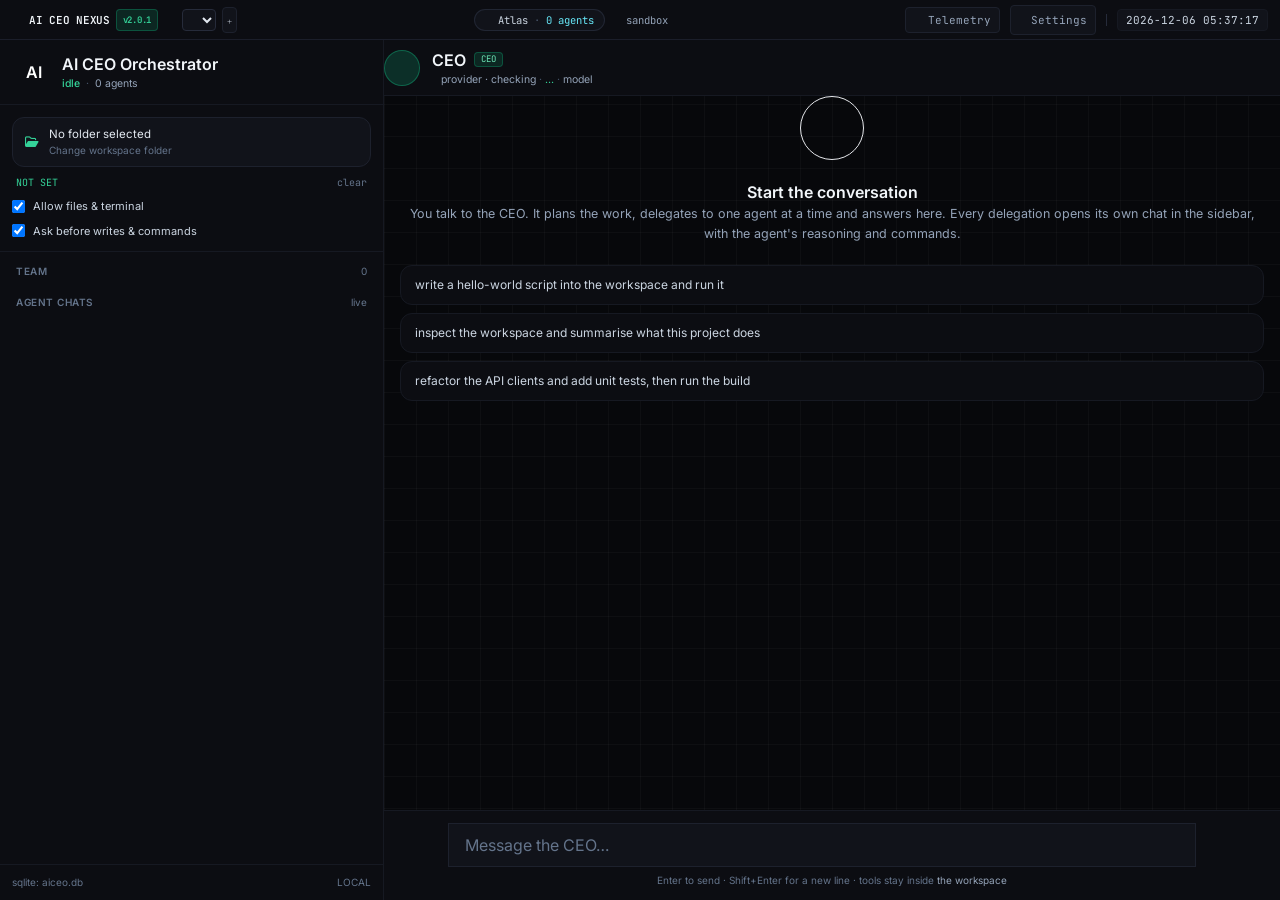
==== commit c30ff2d4: "v2.0.1: WhatsApp-style UI, live agent chats, GitHub Copilot & ChatGPT device flow authentication Co-" ====
--- a/src/AiCeo.Desktop/Assets/nexus.html
+++ b/src/AiCeo.Desktop/Assets/nexus.html
@@ -134,6 +134,84 @@
   html[data-theme="light"] .placeholder-slate-400::placeholder { color: rgb(var(--slate-500-rgb)); }
   .text-opacity-100 { --tw-text-opacity: 1; }
   .break-all { word-break: break-all; }
+
+  /* ------------------------------------------------- v2.0.1 chat surface
+     The WebGL shader is gone. The chat sits on a solid obsidian surface with a faint grid, so text
+     stays legible on every accent and in light mode. Bubbles follow the familiar messenger geometry:
+     max 78 % width, tight radius on the sender's side, generous line-height. */
+  .nx-chat-grid {
+    background-color: rgb(var(--obsidian-950-rgb));
+    background-image:
+      linear-gradient(to right, rgba(255, 255, 255, 0.028) 1px, transparent 1px),
+      linear-gradient(to bottom, rgba(255, 255, 255, 0.028) 1px, transparent 1px);
+    background-size: 32px 32px;
+  }
+  html[data-theme="light"] .nx-chat-grid {
+    background-image:
+      linear-gradient(to right, rgba(15, 23, 42, 0.05) 1px, transparent 1px),
+      linear-gradient(to bottom, rgba(15, 23, 42, 0.05) 1px, transparent 1px);
+  }
+
+  .nx-bubble {
+    max-width: 78%;
+    padding: 0.5rem 0.75rem;
+    box-shadow: 0 1px 1px rgba(0, 0, 0, 0.18);
+    font-size: 12.8px;
+    line-height: 1.5;
+    min-width: 3.5rem;
+  }
+  .nx-bubble-in {
+    background: rgb(var(--obsidian-800-rgb));
+    color: rgb(var(--slate-100-rgb));
+    border: 1px solid rgb(var(--obsidian-750-rgb));
+    border-radius: 4px 14px 14px 14px;
+  }
+  .nx-bubble-out {
+    background: #1f6f52;
+    color: #f2fffa;
+    border: 1px solid #2a8a67;
+    border-radius: 14px 4px 14px 14px;
+  }
+  html[data-theme="light"] .nx-bubble-in { background: #ffffff; color: rgb(var(--slate-100-rgb)); }
+  html[data-theme="light"] .nx-bubble-out { background: #d9fdd3; color: #10312a; border-color: #b7e5b0; }
+
+  .nx-bubble-text { white-space: pre-wrap; word-break: break-word; }
+  .nx-bubble-meta {
+    display: flex;
+    align-items: center;
+    gap: 0.3rem;
+    font-size: 9.5px;
+    font-family: ui-monospace, "Fira Code", monospace;
+    opacity: 0.72;
+    margin-bottom: 0.15rem;
+  }
+  .nx-bubble-quote {
+    margin-top: 0.3rem;
+    padding-left: 0.5rem;
+    border-left: 2px solid rgba(255, 255, 255, 0.25);
+    font-size: 12px;
+    color: inherit;
+    opacity: 0.85;
+    white-space: pre-wrap;
+  }
+  .nx-bubble-code {
+    font-family: ui-monospace, "Fira Code", monospace;
+    font-size: 11px;
+    line-height: 1.45;
+    white-space: pre-wrap;
+    word-break: break-word;
+    max-height: 16rem;
+    overflow: auto;
+    border-radius: 8px;
+    padding: 0.35rem 0.5rem;
+    background: rgba(0, 0, 0, 0.28);
+  }
+  html[data-theme="light"] .nx-bubble-code { background: rgba(15, 23, 42, 0.06); }
+  .nx-thread-grid { background-color: rgb(var(--obsidian-950-rgb)); }
+
+  @media (prefers-reduced-motion: reduce) {
+    .animate-ping, .animate-pulse, .animate-pulse-ring, .animate-spin-slow, .animate-spin-reverse { animation: none !important; }
+  }
 </style>
 </head>
 <body class="text-slate-200 font-sans h-screen flex flex-col overflow-hidden antialiased selection:bg-mint-500/25 selection:text-mint-400">
@@ -145,11 +223,11 @@
       <i class="fa-solid fa-microchip text-mint-400 text-xs"></i>
       <span class="font-semibold tracking-tight text-slate-100 font-mono text-[11px] flex items-center gap-1.5">
         AI CEO NEXUS
-        <span id="nx-version" class="px-1.5 py-0.5 rounded text-[9px] bg-mint-500/15 text-mint-400 font-mono border border-mint-500/30">v2.0.0</span>
+        <span id="nx-version" class="px-1.5 py-0.5 rounded text-[9px] bg-mint-500/15 text-mint-400 font-mono border border-mint-500/30">v2.0.1</span>
       </span>
     </div>
 
-    <!-- v2.0.0: the spaces dropdown. One space = one named workspace + its conversation. -->
+    <!-- v2.0.0: workspace switcher (one space = one folder + its conversation). -->
     <div class="flex items-center gap-1.5 pl-2.5 ml-0.5 border-l border-obsidian-750">
       <i class="fa-solid fa-layer-group text-[10px] text-cyan-400"></i>
       <select id="nx-space-select" style="max-width:12rem"
@@ -161,25 +239,16 @@
     </div>
   </div>
 
-  <div class="hidden lg:flex items-center space-x-3 font-mono text-[10.5px]">
-    <div class="flex items-center space-x-1.5 px-2.5 py-0.5 rounded-full bg-obsidian-850 border border-obsidian-700/80 text-slate-300 shadow-inner">
-      <span class="text-slate-400">You</span>
-      <span class="text-mint-400">⇄</span>
-      <span class="px-1.5 py-0.5 rounded bg-mint-500/20 text-mint-300 border border-mint-500/40 font-bold flex items-center gap-1">
-        <span class="w-1.5 h-1.5 rounded-full bg-mint-400 animate-ping"></span>
-        <span id="nx-ceo-top">Atlas Core</span>
-      </span>
-      <span class="text-cyan-400">⇄</span>
-      <span id="nx-worker-count" class="text-cyan-300 font-semibold">[0 Swarm Nodes]</span>
-    </div>
-    <span class="text-slate-700">|</span>
-    <div class="flex items-center space-x-2 text-slate-400">
-      <span class="flex items-center gap-1"><i class="fa-solid fa-wifi text-[9px] text-mint-400"></i> Provider: <span id="nx-provider-short" class="text-mint-300 font-medium">checking…</span></span>
-      <span class="text-slate-700">·</span>
-      <span class="flex items-center gap-1"><i class="fa-solid fa-circle-nodes text-[9px] text-amber-400"></i> Swarm: <span id="nx-swarm-status" class="text-emerald-400 font-medium">idle</span></span>
-      <span class="text-slate-700">·</span>
-      <span class="flex items-center gap-1" title="Workspace-confined tools"><i class="fa-solid fa-shield-halved text-[9px] text-emerald-400"></i> <span class="text-slate-300">sandbox enforced</span></span>
-    </div>
+  <div class="hidden lg:flex items-center space-x-2.5 font-mono text-[10.5px]">
+    <span class="flex items-center gap-1.5 px-2.5 py-0.5 rounded-full bg-obsidian-850 border border-obsidian-700/80 text-slate-300">
+      <i class="fa-solid fa-user-secret text-[9px] text-mint-400"></i>
+      <span id="nx-ceo-top">Atlas</span>
+      <span class="text-slate-600">·</span>
+      <span id="nx-worker-count" class="text-cyan-300">0 agents</span>
+    </span>
+    <span class="flex items-center gap-1 text-slate-400" title="Workspace-confined tools">
+      <i class="fa-solid fa-shield-halved text-[9px] text-emerald-400"></i> sandbox
+    </span>
   </div>
 
   <div class="flex items-center space-x-2.5 text-slate-400 text-xs">
@@ -196,323 +265,221 @@
   </div>
 </header>
 
-<!-- ============================================================== SHELL -->
+<!-- ============================================================== SHELL
+     v2.0.1 — a chat, not a console. The left rail is the team and their conversations; the middle
+     is the WhatsApp-style transcript with the CEO; the bottom is a normal chat input bar. The WebGL
+     shader is gone: a solid surface with a faint grid is all this page draws now. -->
 <div class="flex-1 flex overflow-hidden">
 
   <!-- ---------------------------------------------------------- SIDEBAR -->
-  <aside class="w-80 md:w-88 xl:w-96 bg-obsidian-900 border-r border-obsidian-750/90 flex flex-col shrink-0 select-none relative z-20">
-    <div class="p-4 border-b border-obsidian-750/80 space-y-3">
-      <div class="flex items-center justify-between">
-        <div class="flex items-center space-x-3">
-          <div class="relative flex items-center justify-center w-10 h-10 rounded-xl bg-gradient-to-br from-mint-500/25 via-emerald-950 to-obsidian-900 border border-mint-500/50 shadow-glow-emerald">
-            <span class="font-black text-sm text-mint-400 font-mono tracking-tighter">AI</span>
-            <span class="absolute -bottom-0.5 -right-0.5 flex h-2.5 w-2.5">
-              <span class="animate-ping absolute inline-flex h-full w-full rounded-full bg-mint-400 opacity-80"></span>
-              <span class="relative inline-flex rounded-full h-2.5 w-2.5 bg-mint-400"></span>
+  <aside class="w-80 md:w-88 xl:w-96 bg-obsidian-900 border-r border-obsidian-800 flex flex-col shrink-0 select-none relative z-20">
+    <div class="px-4 py-3 border-b border-obsidian-800 flex items-center justify-between">
+      <div class="flex items-center space-x-2.5">
+        <div class="w-9 h-9 rounded-full bg-emerald-700/80 flex items-center justify-center text-white font-semibold text-[13px]">AI</div>
+        <div>
+          <h1 class="text-[13px] font-semibold text-slate-100">AI CEO Orchestrator</h1>
+          <p class="text-[10.5px] text-slate-400 flex items-center gap-1.5">
+            <span id="nx-swarm-status" class="text-emerald-400 font-medium">idle</span>
+            <span class="text-slate-600">·</span>
+            <span id="nx-worker-count-sidebar">0 agents</span>
+          </p>
+        </div>
+      </div>
+      <button id="nx-new-agent" class="p-2 rounded-full text-slate-300 hover:text-white hover:bg-obsidian-800 transition" title="Deploy an agent">
+        <i class="fa-solid fa-user-plus text-[12px]"></i>
+      </button>
+    </div>
+
+    <!-- workspace -->
+    <div class="px-3 py-3 border-b border-obsidian-800 space-y-2">
+      <button id="nx-select-workspace" class="w-full flex items-center space-x-2.5 px-3 py-2 rounded-xl bg-obsidian-850 hover:bg-obsidian-800 border border-obsidian-750 transition text-left">
+        <i class="fa-regular fa-folder-open text-mint-400 text-[12px]"></i>
+        <span class="flex-1 min-w-0">
+          <span class="block text-[11.5px] text-slate-200 truncate" id="nx-workspace-path">No folder selected</span>
+          <span class="block text-[10px] text-slate-500">Change workspace folder</span>
+        </span>
+        <i class="fa-solid fa-chevron-right text-[9px] text-slate-500"></i>
+      </button>
+
+      <div class="flex items-center justify-between px-1">
+        <span id="nx-workspace-status" class="text-[10px] font-mono text-emerald-400">NOT SET</span>
+        <button id="nx-clear-workspace" class="text-[10px] font-mono text-slate-500 hover:text-rose-300 transition">clear</button>
+      </div>
+
+      <p id="nx-workspace-problem" class="nx-hidden text-[10.5px] text-amber-400 leading-snug"></p>
+
+      <label class="flex items-center space-x-2 cursor-pointer select-none">
+        <input id="nx-tools" class="rounded border-obsidian-600 bg-obsidian-800 text-mint-500" type="checkbox" checked />
+        <span class="text-[11px] text-slate-300">Allow files &amp; terminal</span>
+      </label>
+
+      <label class="flex items-center space-x-2 cursor-pointer select-none">
+        <input id="nx-approvals" class="rounded border-obsidian-600 bg-obsidian-800 text-amber-500" type="checkbox" checked />
+        <span class="text-[11px] text-slate-300">Ask before writes &amp; commands</span>
+      </label>
+    </div>
+
+    <!-- team + worker conversations -->
+    <div class="flex-1 nx-scroll px-2 py-3 space-y-4">
+      <div class="space-y-1">
+        <div class="px-2 pb-1 flex items-center justify-between">
+          <span class="text-[10px] uppercase tracking-wider text-slate-500 font-semibold">Team</span>
+          <span id="nx-agent-count" class="text-[10px] text-slate-500">0</span>
+        </div>
+        <div id="nx-agent-list" class="space-y-0.5"></div>
+      </div>
+
+      <div class="space-y-1">
+        <div class="px-2 pb-1 flex items-center justify-between">
+          <span class="text-[10px] uppercase tracking-wider text-slate-500 font-semibold">Agent chats</span>
+          <span class="text-[10px] text-slate-500">live</span>
+        </div>
+        <div id="nx-thread-list" class="space-y-0.5"></div>
+      </div>
+    </div>
+
+    <div class="px-3 py-2.5 border-t border-obsidian-800 flex items-center justify-between text-[10px] text-slate-500">
+      <span id="nx-footer" class="truncate" title="sqlite">sqlite: aiceo.db</span>
+      <span class="flex items-center gap-1"><i class="fa-solid fa-lock text-[9px]"></i> LOCAL</span>
+    </div>
+  </aside>
+
+  <!-- ---------------------------------------------------------- MAIN CHAT -->
+  <main class="flex-1 flex flex-col bg-obsidian-950 relative overflow-hidden nx-chat-grid">
+
+    <!-- chat header -->
+    <header class="h-14 px-5 border-b border-obsidian-800 flex items-center justify-between bg-obsidian-900 z-10 shrink-0">
+      <div class="flex items-center space-x-3 min-w-0">
+        <div class="w-9 h-9 rounded-full bg-mint-500/20 border border-mint-500/40 flex items-center justify-center">
+          <i class="fa-solid fa-user-tie text-mint-400 text-[13px]"></i>
+        </div>
+        <div class="min-w-0">
+          <div class="flex items-center space-x-2">
+            <h2 id="nx-flow-ceo" class="text-[13px] font-semibold text-slate-100 truncate">CEO</h2>
+            <span class="px-1.5 py-[1px] rounded text-[9px] font-mono bg-mint-500/15 text-mint-300 border border-mint-500/30">CEO</span>
+          </div>
+          <p class="text-[10.5px] text-slate-400 truncate">
+            <span class="relative inline-flex w-1.5 h-1.5 mr-1 align-middle">
+              <span id="nx-provider-dot-ping" class="absolute inline-flex h-full w-full rounded-full opacity-60 animate-ping"></span>
+              <span id="nx-provider-dot" class="relative inline-flex w-1.5 h-1.5 rounded-full"></span>
             </span>
+            <span id="nx-provider-text">provider · checking</span>
+            <span class="text-slate-600"> · </span>
+            <span id="nx-provider-state" class="text-mint-400">…</span>
+            <span class="text-slate-600"> · </span>
+            <span id="nx-ceo-model" class="text-slate-400">model</span>
+            <span id="nx-ceo-name" class="nx-hidden">CEO</span>
+          </p>
+        </div>
+      </div>
+
+      <div class="flex items-center space-x-2">
+        <button id="nx-auth-badge" class="hidden items-center space-x-1.5 px-2.5 py-1 rounded-full bg-obsidian-850 border border-obsidian-750 text-[10.5px] text-slate-300 hover:text-white transition" title="Signed-in account">
+          <i class="fa-solid fa-key text-[9px] text-emerald-400"></i>
+          <span id="nx-auth-badge-text">signed in</span>
+        </button>
+        <button id="nx-chat-refresh" class="p-2 rounded-full text-slate-400 hover:text-white hover:bg-obsidian-850 transition" title="Re-check the provider">
+          <i class="fa-solid fa-arrow-rotate-right text-[11px]"></i>
+        </button>
+        <button id="nx-chat-settings" class="p-2 rounded-full text-slate-400 hover:text-white hover:bg-obsidian-850 transition" title="Settings">
+          <i class="fa-solid fa-gear text-[11px]"></i>
+        </button>
+      </div>
+    </header>
+
+    <!-- banner -->
+    <div id="nx-banner" class="nx-hidden mx-5 mt-3 px-3 py-2 rounded-lg text-[11.5px] z-10"></div>
+
+    <!-- transcript -->
+    <section id="nx-stage" class="flex-1 nx-scroll px-4 sm:px-8 py-5 z-10 relative">
+      <div id="nx-hero" class="max-w-md w-full mx-auto my-auto text-center space-y-5">
+        <div class="w-16 h-16 mx-auto rounded-full bg-emerald-700/30 border border-emerald-600/40 flex items-center justify-center">
+          <i class="fa-regular fa-comments text-2xl text-emerald-400"></i>
+        </div>
+        <div class="space-y-1.5">
+          <h3 class="text-xl font-semibold text-slate-100">Start the conversation</h3>
+          <p class="text-[12.5px] text-slate-400 leading-relaxed">
+            You talk to the CEO. It plans the work, delegates to one agent at a time and answers here.
+            Every delegation opens its own chat in the sidebar, with the agent's reasoning and commands.
+          </p>
+        </div>
+
+        <div class="grid grid-cols-1 gap-2 text-left">
+          <button data-prompt="write a hello-world script into the workspace and run it"
+                  class="nx-quick px-3.5 py-2.5 rounded-xl bg-obsidian-900 hover:bg-obsidian-850 border border-obsidian-800 hover:border-emerald-600/50 transition text-[12px] text-slate-300 hover:text-white text-left">
+            write a hello-world script into the workspace and run it
+          </button>
+          <button data-prompt="inspect the workspace and summarise what this project does"
+                  class="nx-quick px-3.5 py-2.5 rounded-xl bg-obsidian-900 hover:bg-obsidian-850 border border-obsidian-800 hover:border-emerald-600/50 transition text-[12px] text-slate-300 hover:text-white text-left">
+            inspect the workspace and summarise what this project does
+          </button>
+          <button data-prompt="refactor the API clients and add unit tests, then run the build"
+                  class="nx-quick px-3.5 py-2.5 rounded-xl bg-obsidian-900 hover:bg-obsidian-850 border border-obsidian-800 hover:border-emerald-600/50 transition text-[12px] text-slate-300 hover:text-white text-left">
+            refactor the API clients and add unit tests, then run the build
+          </button>
+        </div>
+      </div>
+
+      <div id="nx-feed-wrap" class="nx-hidden max-w-3xl w-full mx-auto space-y-2">
+        <div id="nx-feed" class="space-y-2"></div>
+        <div id="nx-approval" class="nx-hidden"></div>
+        <div id="nx-final" class="nx-hidden"></div>
+      </div>
+    </section>
+
+    <!-- chat input bar -->
+    <footer class="px-4 sm:px-8 py-3 bg-obsidian-900 border-t border-obsidian-800 shrink-0 z-20">
+      <div class="max-w-3xl mx-auto">
+        <div class="flex items-end space-x-2">
+          <div class="flex-1 flex items-end bg-obsidian-850 border border-obsidian-750 focus-within:border-emerald-600 rounded-3xl px-4 py-2 transition">
+            <textarea id="nx-prompt" rows="1" placeholder="Message the CEO…"
+                      class="w-full bg-transparent border-none text-slate-100 placeholder-slate-500 text-[13px] focus:ring-0 focus:outline-none resize-none leading-relaxed max-h-32 nx-scroll"></textarea>
+            <button id="nx-attach" class="ml-2 mb-0.5 text-slate-500 hover:text-emerald-400 transition" title="Change the workspace folder">
+              <i class="fa-solid fa-paperclip text-[13px]"></i>
+            </button>
           </div>
-          <div>
+          <button id="nx-dispatch" class="w-11 h-11 rounded-full bg-emerald-600 hover:bg-emerald-500 text-white flex items-center justify-center transition active:scale-95 shadow-lg shrink-0" title="Send">
+            <i id="nx-dispatch-icon" class="fa-solid fa-paper-plane text-[13px]"></i>
+            <span id="nx-dispatch-label" class="sr-only">Send</span>
+          </button>
+        </div>
+        <p class="mt-1.5 px-2 text-[10px] text-slate-500 text-center">
+          Enter to send · Shift+Enter for a new line · tools stay inside <span id="nx-attach-path" class="text-slate-400">the workspace</span>
+        </p>
+        <p id="nx-sandbox-note" class="nx-hidden">Sandbox enforced.</p>
+      </div>
+    </footer>
+
+    <!-- ---------------------------------------------------- WORKER DETAIL VIEW (v2.0.1)
+         The other half of the star: everything the CEO and one agent said to each other, live. -->
+    <div id="nx-thread" class="nx-hidden absolute inset-0 z-30 bg-obsidian-950 flex flex-col">
+      <header class="h-14 px-5 border-b border-obsidian-800 flex items-center justify-between bg-obsidian-900 shrink-0">
+        <div class="flex items-center space-x-3 min-w-0">
+          <button id="nx-thread-close" class="p-2 -ml-1 rounded-full text-slate-400 hover:text-white hover:bg-obsidian-850 transition" title="Back to the CEO">
+            <i class="fa-solid fa-arrow-left text-[12px]"></i>
+          </button>
+          <div class="w-9 h-9 rounded-full bg-cyan-500/15 border border-cyan-500/40 flex items-center justify-center text-[12px] font-semibold text-cyan-300" id="nx-thread-initials">W</div>
+          <div class="min-w-0">
             <div class="flex items-center space-x-2">
-              <h1 class="text-sm font-semibold tracking-wide text-slate-100 font-mono">AI CEO NEXUS</h1>
-              <span class="text-[9px] font-mono px-1.5 py-0.5 bg-emerald-500/15 text-mint-400 border border-emerald-500/30 rounded font-bold">ACTIVE</span>
+              <h2 id="nx-thread-name" class="text-[13px] font-semibold text-slate-100 truncate">Worker</h2>
+              <span id="nx-thread-status" class="px-1.5 py-[1px] rounded text-[9px] font-mono bg-cyan-500/15 text-cyan-300 border border-cyan-500/30">running</span>
             </div>
-            <p class="text-[10px] text-slate-400 font-mono flex items-center gap-1.5">
-              <span>Topology: star-orchestrator</span>
-              <span class="text-slate-600">·</span>
-              <span class="text-cyan-400">sequential</span>
-            </p>
+            <p id="nx-thread-role" class="text-[10.5px] text-slate-400 truncate">delegated by the CEO</p>
           </div>
         </div>
-        <button class="text-slate-400 hover:text-mint-400 transition p-1.5 hover:bg-obsidian-800 rounded-lg border border-transparent hover:border-obsidian-700" title="Refresh provider health">
-          <i class="fa-solid fa-arrows-rotate text-xs"></i>
-        </button>
-      </div>
-
-      <div class="flex items-center justify-between px-3 py-2 bg-obsidian-850/95 rounded-lg border border-obsidian-700/80 text-xs shadow-inner">
-        <div class="flex items-center space-x-2.5">
-          <span class="relative flex h-2 w-2">
-            <span id="nx-provider-dot-ping" class="animate-ping absolute inline-flex h-full w-full rounded-full bg-emerald-400 opacity-75"></span>
-            <span id="nx-provider-dot" class="relative inline-flex rounded-full h-2 w-2 bg-emerald-400 shadow-[0_0_8px_#34d399]"></span>
-          </span>
-          <span id="nx-provider-text" class="font-mono text-slate-300 font-medium text-[11px]">provider · checking</span>
-        </div>
-        <div class="flex items-center space-x-1.5 font-mono text-[10px] text-slate-400">
-          <span id="nx-provider-state" class="text-mint-400 font-semibold px-1 rounded bg-mint-500/10 border border-mint-500/20">…</span>
-          <span class="text-slate-600">|</span>
-          <span class="text-cyan-400 font-semibold">star</span>
-        </div>
-      </div>
-    </div>
-
-    <div class="flex-1 nx-scroll px-3.5 py-3 space-y-3.5">
-      <!-- workspace -->
-      <div class="bg-obsidian-850/70 rounded-xl p-3 border border-obsidian-750/90 space-y-2.5 backdrop-blur-sm shadow-sm">
-        <div class="flex items-center justify-between text-xs">
-          <span class="font-mono text-[10px] uppercase tracking-wider text-slate-300 font-semibold flex items-center gap-1.5">
-            <i class="fa-regular fa-folder-open text-mint-400"></i> WORKSPACE SANDBOX
-          </span>
-          <span id="nx-workspace-status" class="inline-flex items-center px-1.5 py-0.5 rounded text-[10px] font-mono bg-emerald-500/10 text-mint-400 border border-emerald-500/30 font-semibold">NOT SET</span>
-        </div>
-
-        <div class="bg-obsidian-950/90 px-2.5 py-2 rounded-lg border border-obsidian-750 flex items-center justify-between group shadow-inner">
-          <span id="nx-workspace-path" class="font-mono text-xs text-mint-300/90 truncate select-all flex items-center gap-1.5">
-            <i class="fa-solid fa-terminal text-[10px] text-slate-500"></i> no folder selected
-          </span>
-          <button id="nx-copy-path" class="opacity-0 group-hover:opacity-100 text-slate-400 hover:text-white transition text-[11px] p-0.5" title="Copy path">
-            <i class="fa-regular fa-copy"></i>
-          </button>
-        </div>
-
-        <p id="nx-workspace-problem" class="nx-hidden text-[10.5px] text-amber-400 font-mono leading-snug"></p>
-
-        <div class="grid grid-cols-5 gap-2 pt-0.5">
-          <button id="nx-select-workspace" class="col-span-3 bg-gradient-to-r from-mint-500 to-emerald-500 hover:from-mint-400 hover:to-emerald-400 text-obsidian-950 font-semibold text-xs py-1.5 px-2.5 rounded-lg transition flex items-center justify-center space-x-1.5 shadow-sm font-sans active:scale-95">
-            <i class="fa-solid fa-folder-tree text-[11px]"></i>
-            <span>Select Workspace</span>
-          </button>
-          <button id="nx-clear-workspace" class="col-span-2 bg-obsidian-750/80 hover:bg-obsidian-700 text-slate-300 hover:text-white text-xs py-1.5 px-2.5 rounded-lg transition border border-obsidian-700 font-sans active:scale-95 text-center">
-            Clear
-          </button>
-        </div>
-
-        <label class="flex items-start space-x-2.5 pt-1 cursor-pointer select-none group">
-          <input id="nx-tools" class="mt-0.5 rounded border-obsidian-600 bg-obsidian-800 text-mint-500 focus:ring-mint-500/30 focus:ring-offset-obsidian-900 transition" type="checkbox" checked />
-          <span class="text-[11px] leading-tight text-slate-300 group-hover:text-slate-100 transition">
-            Allow agents to use files &amp; terminal
-            <span class="block text-[10px] text-slate-500 mt-0.5 font-mono">Sandboxed strictly to chosen workspace</span>
-          </span>
-        </label>
-
-        <!-- v2.0.0: human-in-the-loop gate -->
-        <label class="flex items-start space-x-2.5 pt-0.5 cursor-pointer select-none group">
-          <input id="nx-approvals" class="mt-0.5 rounded border-obsidian-600 bg-obsidian-800 text-amber-500 focus:ring-amber-500/30 focus:ring-offset-obsidian-900 transition" type="checkbox" checked />
-          <span class="text-[11px] leading-tight text-slate-300 group-hover:text-slate-100 transition">
-            Ask before every write or command
-            <span class="block text-[10px] text-slate-500 mt-0.5 font-mono">Approve or reject each action in the feed</span>
-          </span>
-        </label>
-      </div>
-
-      <!-- swarm matrix -->
-      <div class="space-y-2">
-        <div class="flex items-center justify-between pt-1">
-          <div class="flex items-center space-x-2">
-            <span class="text-[11px] font-mono uppercase tracking-wider text-slate-300 font-semibold flex items-center gap-1.5">
-              <i class="fa-solid fa-diagram-project text-mint-400 text-[11px]"></i>
-              SWARM MATRIX
-            </span>
-            <span id="nx-agent-count" class="text-[10px] font-mono px-1.5 py-0.5 rounded bg-obsidian-800 text-cyan-300 border border-obsidian-700">0 nodes</span>
-          </div>
-          <div class="flex items-center space-x-1.5">
-            <button id="nx-new-agent" class="text-[10px] font-mono text-mint-400 hover:text-mint-300 flex items-center space-x-1 transition px-2 py-0.5 rounded-md bg-mint-500/10 hover:bg-mint-500/20 border border-mint-500/30">
-              <i class="fa-solid fa-plus text-[9px]"></i>
-              <span>Deploy</span>
-            </button>
-          </div>
-        </div>
-
-        <div id="nx-agent-list" class="space-y-2"></div>
-      </div>
-    </div>
-
-    <footer class="p-2.5 bg-obsidian-950 border-t border-obsidian-750/80 text-[10px] font-mono text-slate-500 flex items-center justify-between truncate">
-      <span id="nx-footer" class="truncate" title="sqlite">sqlite: aiceo.db</span>
-      <span class="text-emerald-400 flex items-center gap-1 shrink-0 ml-2 font-mono font-medium">
-        <i class="fa-solid fa-lock text-[9px]"></i> LOCAL
-      </span>
-    </footer>
-  </aside>
-
-  <!-- ---------------------------------------------------------- MAIN -->
-  <main class="flex-1 flex flex-col bg-obsidian-950 relative overflow-hidden bg-grid-pattern">
-    <div class="absolute inset-0 pointer-events-none z-0 overflow-hidden">
-      <div class="absolute inset-0 w-full h-full opacity-65 pointer-events-none" style="display:block;">
-        <canvas id="shader-canvas-ANIMATION_5" style="display:block;width:100%;height:100%"></canvas>
-      </div>
-      <div class="absolute inset-0 pointer-events-none" style="background: radial-gradient(circle at 50% 48%, rgba(7,8,11,0.2) 0%, rgba(7,8,11,0.78) 60%, rgba(7,8,11,0.96) 100%);"></div>
-    </div>
-
-    <!-- execution header -->
-    <header class="h-14 px-6 border-b border-obsidian-750/80 flex items-center justify-between bg-obsidian-900/70 backdrop-blur-md z-10 shrink-0">
-      <div>
-        <div class="flex items-center space-x-2">
-          <h2 class="text-sm font-semibold text-slate-100 tracking-tight font-mono">EXECUTION FEED // NEXUS-01</h2>
-          <span class="px-2 py-0.5 rounded text-[10px] font-mono bg-mint-500/15 text-mint-300 border border-mint-500/30 flex items-center gap-1.5 shadow-sm">
-            <span class="w-1.5 h-1.5 rounded-full bg-mint-400 animate-ping"></span>
-            Strict Star Topology
-          </span>
-        </div>
-        <p class="text-[11px] text-slate-400 hidden sm:block font-mono">
-          Strict star delegation · sovereign CEO routing · workspace-confined tool sandboxing
+        <span id="nx-thread-updated" class="text-[10px] text-slate-500"></span>
+      </header>
+
+      <section id="nx-thread-stage" class="flex-1 nx-scroll px-4 sm:px-8 py-5">
+        <div id="nx-thread-feed" class="max-w-3xl mx-auto space-y-2"></div>
+      </section>
+
+      <footer class="px-4 sm:px-8 py-2.5 bg-obsidian-900 border-t border-obsidian-800 shrink-0">
+        <p class="max-w-3xl mx-auto text-[10.5px] text-slate-500">
+          Read-only: this is what the CEO and this agent said to each other, including every command it ran.
         </p>
-      </div>
-
-      <div id="nx-flow" class="flex items-center space-x-1.5 px-3 py-1.5 bg-obsidian-850/90 backdrop-blur-md rounded-xl border border-obsidian-750 text-xs font-mono shadow-sm">
-        <span class="px-1.5 py-0.5 rounded bg-slate-800 text-slate-300 font-semibold text-[11px] border border-slate-700">You</span>
-        <i class="fa-solid fa-arrow-right text-[10px] text-mint-400"></i>
-        <span class="px-2 py-0.5 rounded bg-mint-500/20 text-mint-300 border border-mint-500/40 font-semibold text-[11px] flex items-center gap-1">
-          <span class="w-1.5 h-1.5 rounded-full bg-mint-400 animate-ping"></span>
-          <span id="nx-flow-ceo">CEO</span>
-        </span>
-        <i class="fa-solid fa-arrow-right text-[10px] text-cyan-400"></i>
-        <span class="text-cyan-300 text-[11px] px-1.5 py-0.5 rounded bg-cyan-500/10 border border-cyan-500/20 font-medium">workers</span>
-        <i class="fa-solid fa-arrow-right text-[10px] text-cyan-400"></i>
-        <span class="text-mint-300 text-[11px] font-semibold">synthesis</span>
-        <i class="fa-solid fa-arrow-right text-[10px] text-mint-400"></i>
-        <span class="px-1.5 py-0.5 rounded bg-slate-800 text-slate-300 font-semibold text-[11px] border border-slate-700">You</span>
-      </div>
-    </header>
-
-    <!-- banner -->
-    <div id="nx-banner" class="nx-hidden mx-6 mt-3 px-3 py-2 rounded-lg border text-[11.5px] font-mono z-10"></div>
-
-    <!-- stage -->
-    <section id="nx-stage" class="flex-1 nx-scroll px-6 py-6 flex flex-col z-10 relative">
-      <div id="nx-hero" class="max-w-2xl w-full mx-auto my-auto text-center space-y-6">
-        <div class="relative w-32 h-32 mx-auto flex items-center justify-center">
-          <div class="absolute -inset-4 rounded-full bg-gradient-to-tr from-mint-500/20 via-cyan-500/10 to-amber-500/20 blur-xl animate-pulse-ring"></div>
-          <div class="absolute inset-0 rounded-full border border-mint-500/30 animate-spin-slow">
-            <span class="absolute top-0 left-1/2 -translate-x-1/2 -translate-y-1 w-2 h-2 rounded-full bg-mint-400 shadow-[0_0_8px_#34d399]"></span>
-            <span class="absolute bottom-0 left-1/2 -translate-x-1/2 translate-y-1 w-1.5 h-1.5 rounded-full bg-cyan-400"></span>
-          </div>
-          <div class="absolute inset-2 rounded-full border border-dashed border-cyan-400/40 animate-spin-reverse">
-            <span class="absolute left-0 top-1/2 -translate-x-1 -translate-y-1/2 w-1.5 h-1.5 rounded-full bg-amber-400"></span>
-          </div>
-          <div class="absolute inset-4 rounded-full border border-emerald-500/40"></div>
-          <div class="relative w-16 h-16 rounded-2xl bg-gradient-to-b from-obsidian-850 via-obsidian-900 to-obsidian-950 border border-mint-400/70 shadow-glow-emerald flex flex-col items-center justify-center backdrop-blur-xl">
-            <div class="relative flex items-center justify-center">
-              <div class="w-8 h-8 rounded-full border-2 border-mint-400/80 flex items-center justify-center shadow-[0_0_12px_rgba(78,222,163,0.6)]">
-                <div class="w-3 h-3 rounded-full bg-gradient-to-tr from-mint-400 to-cyan-300 shadow-[0_0_10px_#10b981] animate-ping"></div>
-              </div>
-              <div class="absolute w-10 h-0.5 bg-mint-400/40 pointer-events-none"></div>
-              <div class="absolute h-10 w-0.5 bg-mint-400/40 pointer-events-none"></div>
-            </div>
-          </div>
-          <div class="absolute -bottom-5 left-1/2 -translate-x-1/2 whitespace-nowrap flex items-center space-x-2">
-            <span id="nx-hero-status" class="text-[9px] font-mono px-2 py-0.5 rounded-full bg-obsidian-900/90 text-mint-300 border border-mint-500/40 shadow-sm flex items-center gap-1">
-              <span class="w-1.5 h-1.5 rounded-full bg-mint-400 animate-pulse"></span>
-              ORCHESTRATOR LINK: ACTIVE
-            </span>
-          </div>
-        </div>
-
-        <div class="space-y-3 pt-4">
-          <div class="inline-flex items-center space-x-2 px-3 py-1 rounded-full bg-gradient-to-r from-obsidian-850 via-obsidian-800 to-obsidian-850 border border-mint-500/30 text-[10.5px] font-mono text-slate-300 shadow-sm">
-            <span class="w-2 h-2 rounded-full bg-gradient-to-r from-emerald-400 to-amber-400 animate-pulse"></span>
-            <span class="tracking-wider text-slate-200 font-semibold">STAR TOPOLOGY × SINGLE-WORKER DELEGATION</span>
-          </div>
-          <h3 class="text-3xl sm:text-4xl font-medium tracking-tight text-white font-sans">
-            Brief your <span class="text-transparent bg-clip-text bg-gradient-to-r from-emerald-400 via-teal-300 to-amber-400 font-serif italic text-glow">CEO</span>
-          </h3>
-          <p class="text-sm text-slate-300 leading-relaxed max-w-lg mx-auto font-sans font-normal">
-            You talk to the CEO only. It plans the work, delegates to one worker at a time, then synthesizes the final answer. Workers tagged
-            <code class="px-1.5 py-0.5 rounded text-xs font-mono bg-amber-500/15 text-amber-300 border border-amber-500/30 font-semibold">'tools'</code>
-            can edit files in your workspace and run builds.
-          </p>
-
-          <div class="flex items-center justify-center space-x-1 pt-1 opacity-85">
-            <span class="text-[9.5px] font-mono text-slate-500 uppercase tracking-widest mr-2">Neural Telemetry:</span>
-            <div class="flex items-center space-x-1 h-5 px-2 py-1 bg-obsidian-900/80 rounded-md border border-obsidian-750">
-              <span class="wave-bar w-1 bg-mint-400 rounded-full animate-[wave-bounce_1.2s_ease-in-out_infinite]"></span>
-              <span class="wave-bar w-1 bg-mint-400 rounded-full animate-[wave-bounce_1.4s_ease-in-out_infinite]"></span>
-              <span class="wave-bar w-1 bg-cyan-400 rounded-full animate-[wave-bounce_1.1s_ease-in-out_infinite]"></span>
-              <span class="wave-bar w-1 bg-cyan-400 rounded-full animate-[wave-bounce_1.5s_ease-in-out_infinite]"></span>
-              <span class="wave-bar w-1 bg-emerald-400 rounded-full animate-[wave-bounce_1.3s_ease-in-out_infinite]"></span>
-              <span class="wave-bar w-1 bg-amber-400 rounded-full animate-[wave-bounce_1.6s_ease-in-out_infinite]"></span>
-              <span class="wave-bar w-1 bg-amber-400 rounded-full animate-[wave-bounce_1.2s_ease-in-out_infinite]"></span>
-              <span class="wave-bar w-1 bg-cyan-400 rounded-full animate-[wave-bounce_1.4s_ease-in-out_infinite]"></span>
-              <span class="wave-bar w-1 bg-mint-400 rounded-full animate-[wave-bounce_1.1s_ease-in-out_infinite]"></span>
-              <span class="wave-bar w-1 bg-mint-400 rounded-full animate-[wave-bounce_1.3s_ease-in-out_infinite]"></span>
-            </div>
-            <span class="text-[9.5px] font-mono text-mint-400 ml-1">SYNCED</span>
-          </div>
-        </div>
-
-        <div class="pt-2 grid grid-cols-1 gap-2.5 text-left max-w-xl mx-auto w-full">
-          <button data-prompt="write a hello-world script into the workspace and run it"
-                  class="nx-quick group p-3 rounded-xl bg-obsidian-900/80 hover:bg-obsidian-850/90 border border-mint-500/20 hover:border-mint-400/60 transition-all duration-200 flex items-center justify-between text-xs text-slate-300 hover:text-white shadow-sm backdrop-blur-md">
-            <div class="flex items-center space-x-3">
-              <span class="px-2 py-1 rounded-md bg-mint-500/10 border border-mint-500/30 text-mint-400 font-mono text-[10px] font-bold">$ exec</span>
-              <span class="font-mono text-slate-200 text-[12px]">"write a hello-world script into the workspace and run it"</span>
-            </div>
-            <i class="fa-solid fa-arrow-turn-down -rotate-90 text-slate-500 group-hover:text-mint-400 transition"></i>
-          </button>
-          <button data-prompt="inspect the workspace and summarise what this project does"
-                  class="nx-quick group p-3 rounded-xl bg-obsidian-900/80 hover:bg-obsidian-850/90 border border-cyan-500/20 hover:border-cyan-400/60 transition-all duration-200 flex items-center justify-between text-xs text-slate-300 hover:text-white shadow-sm backdrop-blur-md">
-            <div class="flex items-center space-x-3">
-              <span class="px-2 py-1 rounded-md bg-cyan-500/10 border border-cyan-500/30 text-cyan-400 font-mono text-[10px] font-bold">$ scan</span>
-              <span class="font-mono text-slate-200 text-[12px]">"inspect the workspace and summarise what this project does"</span>
-            </div>
-            <i class="fa-solid fa-arrow-turn-down -rotate-90 text-slate-500 group-hover:text-cyan-400 transition"></i>
-          </button>
-          <button data-prompt="refactor the API clients and add unit tests, then run the build"
-                  class="nx-quick group p-3 rounded-xl bg-obsidian-900/80 hover:bg-obsidian-850/90 border border-amber-500/20 hover:border-amber-400/60 transition-all duration-200 flex items-center justify-between text-xs text-slate-300 hover:text-white shadow-sm backdrop-blur-md">
-            <div class="flex items-center space-x-3">
-              <span class="px-2 py-1 rounded-md bg-amber-500/10 border border-amber-500/30 text-amber-400 font-mono text-[10px] font-bold">$ swarm</span>
-              <span class="font-mono text-slate-200 text-[12px]">"refactor the API clients and add unit tests, then run the build"</span>
-            </div>
-            <i class="fa-solid fa-arrow-turn-down -rotate-90 text-slate-500 group-hover:text-amber-400 transition"></i>
-          </button>
-        </div>
-      </div>
-
-      <div id="nx-feed-wrap" class="nx-hidden max-w-3xl w-full mx-auto space-y-3">
-        <div id="nx-prompt-bubble" class="nx-hidden bg-obsidian-850 border border-mint-500/30 rounded-xl px-4 py-3 text-[12.5px] text-slate-200 font-sans whitespace-pre-wrap ml-auto max-w-2xl"></div>
-        <div id="nx-feed" class="space-y-2.5"></div>
-        <!-- v2.0.0: the approval card. Nothing below it runs until this is answered. -->
-        <div id="nx-approval" class="nx-hidden rounded-xl border-2 border-amber-400/60 bg-obsidian-850/95 backdrop-blur-md px-4 py-3 shadow-sm"></div>
-        <div id="nx-final" class="nx-hidden rounded-xl border border-mint-500/50 bg-obsidian-850/95 backdrop-blur-md px-4 py-3 shadow-sm"></div>
-      </div>
-    </section>
-
-    <!-- console dock -->
-    <footer class="p-4 md:p-5 bg-gradient-to-t from-obsidian-950 via-obsidian-950/95 to-transparent shrink-0 z-20">
-      <div class="max-w-3xl mx-auto">
-        <div class="bg-obsidian-900/90 backdrop-blur-2xl border-2 border-mint-500/30 focus-within:border-mint-400 focus-within:shadow-[0_0_30px_rgba(16,185,129,0.35)] rounded-2xl p-3.5 shadow-glass-dock transition duration-200 relative overflow-hidden">
-          <div class="absolute top-0 inset-x-0 h-px bg-gradient-to-r from-transparent via-mint-400/60 to-transparent"></div>
-
-          <div class="relative">
-            <textarea id="nx-prompt" rows="2" placeholder="Direct your CEO: orchestrate builds, delegate tasks, supervise the swarm..."
-                      class="w-full bg-transparent border-none text-slate-100 text-opacity-100 placeholder-slate-400 text-sm focus:ring-0 focus:outline-none resize-none leading-relaxed font-sans pr-4"></textarea>
-          </div>
-
-          <div class="flex items-center justify-between pt-2.5 border-t border-obsidian-750/80 mt-1">
-            <div class="flex items-center space-x-2">
-              <button id="nx-ceo-badge" class="inline-flex items-center space-x-2 px-3 py-1.5 rounded-lg bg-obsidian-850 hover:bg-obsidian-800 text-slate-200 text-xs border border-mint-500/40 hover:border-mint-400 font-mono transition shadow-sm" title="The agent every prompt is routed to">
-                <span class="w-2 h-2 rounded-full bg-mint-400 shadow-[0_0_8px_#34d399] animate-pulse"></span>
-                <span id="nx-ceo-name" class="font-semibold text-mint-300">CEO</span>
-                <span class="text-slate-500">·</span>
-                <span id="nx-ceo-model" class="text-slate-300 text-[11px]">model</span>
-              </button>
-              <button class="hidden sm:inline-flex items-center space-x-1.5 px-2.5 py-1.5 rounded-lg bg-emerald-950/40 text-emerald-300 text-xs border border-emerald-500/40" title="Strict sandbox barrier active">
-                <i class="fa-solid fa-shield-halved text-[10.5px] text-emerald-400"></i>
-                <span class="text-[11px] font-mono font-medium">Sandboxed</span>
-              </button>
-              <button id="nx-attach" class="inline-flex items-center space-x-1.5 px-2.5 py-1.5 rounded-lg bg-obsidian-850/80 hover:bg-obsidian-800 text-slate-300 hover:text-white text-xs border border-obsidian-700/80 transition" title="Active workspace context">
-                <i class="fa-solid fa-paperclip text-[11px] text-mint-400"></i>
-                <span id="nx-attach-path" class="text-[11px] font-mono hidden md:inline">—</span>
-              </button>
-            </div>
-
-            <div class="flex items-center space-x-3">
-              <span class="text-[10px] font-mono text-slate-500 hidden sm:inline select-none">
-                <kbd class="px-1.5 py-0.5 bg-obsidian-850 border border-obsidian-700 rounded text-slate-400 font-mono">Shift</kbd> +
-                <kbd class="px-1.5 py-0.5 bg-obsidian-850 border border-obsidian-700 rounded text-slate-400 font-mono">Enter</kbd> for new line,
-                <kbd class="px-1.5 py-0.5 bg-obsidian-850 border border-obsidian-700 rounded text-slate-400 font-mono">Enter</kbd> to dispatch
-              </span>
-              <button id="nx-dispatch" class="bg-gradient-to-r from-mint-500 via-emerald-400 to-teal-400 hover:from-mint-400 hover:to-teal-300 text-obsidian-950 font-bold px-4 py-2 rounded-xl text-xs flex items-center space-x-2 transition-all active:scale-95 shadow-glow-emerald tracking-wide">
-                <span id="nx-dispatch-label">Dispatch Swarm</span>
-                <i id="nx-dispatch-icon" class="fa-solid fa-arrow-right text-[11px]"></i>
-              </button>
-            </div>
-          </div>
-        </div>
-        <div class="flex items-center justify-center space-x-2 pt-2.5 text-[11px] text-slate-400 font-mono">
-          <i class="fa-solid fa-shield-cat text-[10px] text-mint-400"></i>
-          <span id="nx-sandbox-note">Strict sandbox active: worker nodes cannot execute or modify files outside the selected workspace.</span>
-        </div>
-      </div>
-    </footer>
+      </footer>
+    </div>
   </main>
 </div>
 
@@ -549,6 +516,27 @@
       <span id="nx-setup-baseurl-hint" class="block text-[10px] text-slate-400 font-mono leading-snug">Leave blank to use the provider default.</span>
     </label>
 
+    <!-- v2.0.1: sign in instead of pasting a key. Both flows store a token in the same place. -->
+    <div class="space-y-2">
+      <div class="flex items-center space-x-2">
+        <span class="h-px flex-1 bg-obsidian-750"></span>
+        <span class="text-[9.5px] font-mono uppercase tracking-wider text-slate-500">or sign in</span>
+        <span class="h-px flex-1 bg-obsidian-750"></span>
+      </div>
+      <div class="grid grid-cols-1 sm:grid-cols-2 gap-2">
+        <button data-signin="GitHubCopilot" class="flex items-center justify-center space-x-2 px-3 py-2 rounded-lg bg-obsidian-850 hover:bg-obsidian-800 border border-obsidian-700 hover:border-slate-500 text-slate-100 text-[11.5px] transition">
+          <i class="fa-brands fa-github text-[13px]"></i><span>Sign in with GitHub Copilot</span>
+        </button>
+        <button data-signin="OpenAICodex" class="flex items-center justify-center space-x-2 px-3 py-2 rounded-lg bg-obsidian-850 hover:bg-obsidian-800 border border-obsidian-700 hover:border-slate-500 text-slate-100 text-[11.5px] transition">
+          <i class="fa-solid fa-comment-dots text-[13px]"></i><span>Sign in with ChatGPT (Codex)</span>
+        </button>
+      </div>
+      <p class="text-[10px] text-slate-400 leading-snug">
+        A device code is shown next: enter it in your browser and approve. The token stays in the local
+        SQLite file and is used as the provider key.
+      </p>
+    </div>
+
     <label class="space-y-1 block">
       <span class="block text-[10px] font-mono uppercase tracking-wider text-slate-300">API key</span>
       <input id="nx-setup-key" type="password" class="nx-input w-full rounded-lg bg-obsidian-850 border border-obsidian-700 text-slate-100 text-xs px-2.5 py-2 font-mono" placeholder="paste the key your provider issued" spellcheck="false" autocomplete="off" />
@@ -566,6 +554,41 @@
       <span id="nx-setup-state" class="text-[10px] font-mono text-slate-400 truncate">Nothing configured yet</span>
       <button id="nx-setup-save" class="px-4 py-1.5 rounded-lg bg-gradient-to-r from-mint-500 to-emerald-500 text-obsidian-950 text-xs font-bold active:scale-95">
         Save &amp; continue
+      </button>
+    </div>
+  </div>
+</div>
+
+<!-- ============================================================== DEVICE-FLOW SIGN-IN (v2.0.1)
+     Shown while the host polls the provider. The code is the only thing the user has to carry to the
+     browser; everything else (the token, the login, the provider key) is handled by the host. -->
+<div id="nx-signin" class="nx-hidden fixed inset-0 z-[110] flex items-center justify-center bg-black/80 backdrop-blur-sm p-6">
+  <div class="w-full max-w-md bg-obsidian-900 border border-obsidian-700 rounded-2xl shadow-2xl p-5 space-y-4">
+    <div class="flex items-start justify-between">
+      <div>
+        <h3 id="nx-signin-title" class="text-[15px] font-semibold text-slate-100">Sign in</h3>
+        <p id="nx-signin-hint" class="text-[11px] text-slate-400 leading-snug"></p>
+      </div>
+      <span id="nx-signin-spinner" class="nx-hidden mt-1">
+        <i class="fa-solid fa-circle-notch fa-spin text-slate-400 text-sm"></i>
+      </span>
+    </div>
+
+    <div class="rounded-xl bg-obsidian-850 border border-obsidian-700 px-4 py-3 text-center space-y-1">
+      <p class="text-[10px] uppercase tracking-wider text-slate-500 font-mono">Your code</p>
+      <p id="nx-signin-code" class="text-2xl font-mono font-bold tracking-[0.18em] text-emerald-300 select-all">……</p>
+      <p id="nx-signin-link" class="text-[11px] font-mono text-slate-400 break-all"></p>
+      <button id="nx-signin-open" class="mt-1.5 text-[11px] text-emerald-400 hover:text-emerald-300 underline underline-offset-2">
+        Open the sign-in page
+      </button>
+    </div>
+
+    <p id="nx-signin-message" class="text-[11.5px] text-slate-300 leading-snug"></p>
+
+    <div class="flex items-center justify-between pt-1">
+      <button id="nx-signout" class="text-[11px] font-mono text-slate-500 hover:text-rose-300 transition">Sign out</button>
+      <button id="nx-signin-close" class="px-4 py-1.5 rounded-lg bg-obsidian-800 hover:bg-obsidian-750 border border-obsidian-700 text-slate-100 text-xs font-semibold">
+        <span id="nx-signin-close-label">Cancel</span>
       </button>
     </div>
   </div>
@@ -640,6 +663,14 @@
         </button>
       </div>
       <p id="nx-settings-connection" class="text-[11px] font-mono text-slate-200 break-all bg-obsidian-850 border border-obsidian-750 rounded-lg px-2.5 py-2 leading-snug">No provider connection yet</p>
+      <div class="grid grid-cols-2 gap-2">
+        <button data-signin="GitHubCopilot" class="flex items-center justify-center space-x-1.5 px-2 py-1.5 rounded-lg bg-obsidian-850 hover:bg-obsidian-800 border border-obsidian-750 text-slate-100 text-[10.5px] transition">
+          <i class="fa-brands fa-github text-[11px]"></i><span>GitHub Copilot</span>
+        </button>
+        <button data-signin="OpenAICodex" class="flex items-center justify-center space-x-1.5 px-2 py-1.5 rounded-lg bg-obsidian-850 hover:bg-obsidian-800 border border-obsidian-750 text-slate-100 text-[10.5px] transition">
+          <i class="fa-solid fa-comment-dots text-[11px]"></i><span>ChatGPT (Codex)</span>
+        </button>
+      </div>
     </div>
 
     <div class="space-y-2">
@@ -1068,13 +1099,20 @@
       : 'Strict sandbox active: pick a workspace folder before enabling file and terminal tools.');
   }
 
+  /* ---------------------------------------------------------------- team list (v2.0.1)
+     A contact list, WhatsApp style: the CEO first, then the rest. Clicking an agent opens its own
+     conversation with the CEO; the pencil/star/trash buttons are unchanged. */
   function renderAgents(s) {
     var list = el('nx-agent-list');
     if (!list) return;
 
-    var agents = s.agents || [];
-    text('nx-agent-count', agents.length + (agents.length === 1 ? ' node' : ' nodes'));
-    text('nx-worker-count', '[' + Math.max(0, agents.length - 1) + ' Swarm Nodes]');
+    var agents = (s.agents || []).slice().sort(function (a, b) {
+      return (b.isCeo ? 1 : 0) - (a.isCeo ? 1 : 0);
+    });
+
+    text('nx-agent-count', String(agents.length));
+    text('nx-worker-count', Math.max(0, agents.length - 1) + ' agents');
+    text('nx-worker-count-sidebar', Math.max(0, agents.length - 1) + ' agents');
 
     var ceo = agents.filter(function (a) { return a.isCeo; })[0];
     text('nx-ceo-top', ceo ? ceo.name + ' Core' : 'CEO');
@@ -1082,130 +1120,185 @@
     text('nx-flow-ceo', ceo ? ceo.name : 'CEO');
     text('nx-ceo-model', ceo ? (ceo.model || '') : '');
 
-    var palette = ['#f59e0b', '#38bdf8', '#a78bfa', '#34d399', '#fb7185'];
-    var html = agents.map(function (agent, index) {
+    var palette = ['#22d3ee', '#a78bfa', '#f59e0b', '#fb7185', '#34d399'];
+
+    list.innerHTML = agents.length ? agents.map(function (agent, index) {
       var accent = agent.isCeo ? '#34d399' : palette[index % palette.length];
-      var tail = agent.isCeo
-        ? '<span class="text-emerald-400/90 font-medium">PRIMARY HUB</span>'
-        : '<span class="text-slate-500">' + (agent.canUseTools ? 'tools armed' : 'standby') + '</span>';
+      var action = agent.isCeo
+        ? ''
+        : 'data-open-agent="' + escapeHtml(agent.name) + '"';
 
       return '' +
-        '<div class="relative rounded-xl p-2.5 border transition group ' +
-          (agent.isCeo
-            ? 'bg-gradient-to-r from-obsidian-850 via-obsidian-850 to-emerald-950/20 border-2 border-mint-500/40 shadow-glow-emerald'
-            : 'bg-obsidian-850/60 hover:bg-obsidian-850 border-obsidian-750/90') + '">' +
-          (agent.isCeo ? '<div class="absolute -left-1 top-4 w-1.5 h-8 bg-mint-400 rounded-r-full shadow-[0_0_12px_#34d399]"></div>' : '') +
-          '<div class="flex items-start justify-between">' +
-            '<div class="flex items-start space-x-2.5">' +
-              '<div class="relative mt-0.5"><div class="w-7 h-7 rounded-lg flex items-center justify-center font-mono font-bold text-xs" ' +
-                'style="background:rgba(255,255,255,0.04);border:1px solid ' + accent + '66;color:' + accent + '">' +
-                escapeHtml(agent.initials || '??') + '</div>' +
-                '<span class="absolute -bottom-0.5 -right-0.5 w-2 h-2 rounded-full border border-obsidian-900" style="background:' + accent + '"></span>' +
-              '</div>' +
-              '<div>' +
-                '<div class="flex items-center space-x-1.5">' +
-                  '<span class="text-xs font-medium text-slate-100">' + escapeHtml(agent.name) + '</span>' +
-                  (agent.isCeo
-                    ? '<span class="px-1.5 py-0.5 rounded text-[8.5px] font-bold bg-mint-400 text-obsidian-950 tracking-wider">CEO HUB</span>'
-                    : '') +
-                  (agent.canUseTools ? '<span class="px-1 py-0.5 rounded text-[8px] font-mono bg-obsidian-750 text-slate-300">tools</span>' : '') +
-                '</div>' +
-                '<p class="text-[10.5px] text-slate-400">' + escapeHtml(agent.role) + '</p>' +
-              '</div>' +
-            '</div>' +
-            '<div class="flex items-center space-x-1 opacity-60 group-hover:opacity-100 transition">' +
-              (agent.isCeo ? '' : '<button data-make-ceo="' + agent.id + '" class="p-1 text-slate-400 hover:text-mint-400" title="Make this the CEO"><i class="fa-solid fa-star text-[10px]"></i></button>') +
-              '<button data-edit-agent="' + agent.id + '" class="p-1 text-slate-400 hover:text-slate-200" title="Edit agent"><i class="fa-regular fa-pen-to-square text-[10px]"></i></button>' +
-              '<button data-delete-agent="' + agent.id + '" class="p-1 text-slate-400 hover:text-rose-400" title="Delete agent"><i class="fa-solid fa-trash text-[10px]"></i></button>' +
-            '</div>' +
-          '</div>' +
-          '<div class="mt-1.5 pt-1.5 border-t border-obsidian-750/50 flex items-center justify-between text-[9.5px] font-mono">' +
-            '<span class="text-slate-300/90 truncate flex items-center gap-1"><i class="fa-solid fa-bolt text-[9px] text-mint-400"></i>' +
-              escapeHtml(agent.providerDisplay || agent.provider) + ' · ' + escapeHtml(agent.model) + '</span>' + tail +
-          '</div>' +
+        '<div class="group flex items-center space-x-2 px-2 py-1.5 rounded-lg hover:bg-obsidian-850 transition cursor-pointer" ' + action + '>' +
+          '<span class="relative shrink-0">' +
+            '<span class="w-8 h-8 rounded-full flex items-center justify-center text-[11px] font-semibold" ' +
+              'style="background:' + accent + '22;border:1px solid ' + accent + '66;color:' + accent + '">' +
+              escapeHtml(agent.initials || '??') + '</span>' +
+            (agent.isCeo ? '<span class="absolute -bottom-0.5 -right-0.5 w-2.5 h-2.5 rounded-full bg-emerald-500 border-2 border-obsidian-900"></span>' : '') +
+          '</span>' +
+          '<span class="flex-1 min-w-0">' +
+            '<span class="block text-[12px] text-slate-100 truncate">' + escapeHtml(agent.name) + '</span>' +
+            '<span class="block text-[10px] text-slate-500 truncate">' +
+              (agent.isCeo ? 'CEO · the only agent you talk to' : escapeHtml(agent.role) + (agent.canUseTools ? ' · tools' : '')) +
+            '</span>' +
+          '</span>' +
+          '<span class="flex items-center space-x-0.5 opacity-0 group-hover:opacity-100 transition">' +
+            (agent.isCeo ? '' : '<button data-make-ceo="' + escapeHtml(agent.id) + '" class="p-1 text-slate-500 hover:text-mint-400" title="Make this the CEO"><i class="fa-solid fa-star text-[9px]"></i></button>') +
+            '<button data-edit-agent="' + escapeHtml(agent.id) + '" class="p-1 text-slate-500 hover:text-slate-200" title="Edit"><i class="fa-regular fa-pen-to-square text-[9px]"></i></button>' +
+            '<button data-delete-agent="' + escapeHtml(agent.id) + '" class="p-1 text-slate-500 hover:text-rose-400" title="Delete"><i class="fa-solid fa-trash text-[9px]"></i></button>' +
+          '</span>' +
         '</div>';
-    }).join('');
-
-    list.innerHTML = html ||
-      '<p class="text-[11px] text-slate-500 font-mono px-1">No agents yet — press Deploy.</p>';
+    }).join('') : '<p class="px-2 text-[11px] text-slate-500">No agents yet — press the add button.</p>';
 
     Array.prototype.forEach.call(list.querySelectorAll('[data-edit-agent]'), function (button) {
-      button.addEventListener('click', function () { openAgentModal(button.getAttribute('data-edit-agent')); });
+      button.addEventListener('click', function (event) {
+        event.stopPropagation();
+        openAgentModal(button.getAttribute('data-edit-agent'));
+      });
     });
     Array.prototype.forEach.call(list.querySelectorAll('[data-delete-agent]'), function (button) {
-      button.addEventListener('click', function () {
+      button.addEventListener('click', function (event) {
+        event.stopPropagation();
         var id = button.getAttribute('data-delete-agent');
         if (pendingDelete === id) { post({ type: 'deleteAgent', id: id }); pendingDelete = null; return; }
         pendingDelete = id;
-        button.innerHTML = '<span class="text-[9px] font-mono text-rose-400">confirm?</span>';
+        button.innerHTML = '<span class="text-[9px] text-rose-400">sure?</span>';
       });
     });
     Array.prototype.forEach.call(list.querySelectorAll('[data-make-ceo]'), function (button) {
-      button.addEventListener('click', function () { post({ type: 'makeCeo', id: button.getAttribute('data-make-ceo') }); });
-    });
+      button.addEventListener('click', function (event) {
+        event.stopPropagation();
+        post({ type: 'makeCeo', id: button.getAttribute('data-make-ceo') });
+      });
+    });
+    Array.prototype.forEach.call(list.querySelectorAll('[data-open-agent]'), function (row) {
+      row.addEventListener('click', function () {
+        post({ type: 'openAgentThread', agent: row.getAttribute('data-open-agent') });
+      });
+    });
+  }
+
+  /* ---------------------------------------------------------------- agent chats (v2.0.1)
+     One row per CEO ↔ worker delegation. A running one pulses; clicking opens the live conversation. */
+  function renderThreads(s) {
+    var list = el('nx-thread-list');
+    if (!list) return;
+
+    var threads = s.threads || [];
+
+    if (!threads.length) {
+      list.innerHTML = '<p class="px-2 text-[11px] text-slate-500">No delegations yet. Ask the CEO for something — every agent it uses gets a chat here.</p>';
+      return;
+    }
+
+    list.innerHTML = threads.map(function (thread) {
+      var running = !!thread.running;
+      return '' +
+        '<div class="flex items-center space-x-2 px-2 py-1.5 rounded-lg hover:bg-obsidian-850 transition cursor-pointer" data-open-thread="' + escapeHtml(thread.id) + '">' +
+          '<span class="relative shrink-0 w-8 h-8 rounded-full bg-obsidian-800 border border-obsidian-700 flex items-center justify-center">' +
+            '<i class="fa-solid fa-comments text-[10px] ' + (running ? 'text-emerald-400' : 'text-slate-400') + '"></i>' +
+            (running ? '<span class="absolute -bottom-0.5 -right-0.5 flex h-2.5 w-2.5"><span class="animate-ping absolute inline-flex h-full w-full rounded-full bg-emerald-400 opacity-75"></span><span class="relative inline-flex rounded-full h-2.5 w-2.5 bg-emerald-500 border border-obsidian-900"></span></span>' : '') +
+          '</span>' +
+          '<span class="flex-1 min-w-0">' +
+            '<span class="flex items-center justify-between">' +
+              '<span class="text-[12px] text-slate-100 truncate">' + escapeHtml(thread.agentName) + '</span>' +
+              '<span class="text-[9.5px] text-slate-500 shrink-0 ml-2">' + escapeHtml(thread.updatedAt) + '</span>' +
+            '</span>' +
+            '<span class="block text-[10.5px] text-slate-500 truncate">' +
+              (running ? 'working… ' : '') + escapeHtml(thread.instructions) +
+            '</span>' +
+          '</span>' +
+        '</div>';
+    }).join('');
+
+    Array.prototype.forEach.call(list.querySelectorAll('[data-open-thread]'), function (row) {
+      row.addEventListener('click', function () {
+        post({ type: 'openThread', id: row.getAttribute('data-open-thread') });
+      });
+    });
+  }
+
+  /* ---------------------------------------------------------------- WhatsApp transcript (v2.0.1)
+     Right: you (green). Left: the CEO and any agent (dark grey). Everything else — the plan, the
+     delegation, a tool result, an error — is a left-hand system bubble inside the same flow. */
+  function bubble(side, body, meta) {
+    var mine = side === 'out';
+    return '<div class="flex ' + (mine ? 'justify-end' : 'justify-start') + '">' +
+      '<div class="nx-bubble ' + (mine ? 'nx-bubble-out' : 'nx-bubble-in') + '">' +
+        (meta ? '<div class="nx-bubble-meta">' + meta + '</div>' : '') +
+        body +
+      '</div></div>';
   }
 
   function feedItemHtml(item) {
     var kind = item.kind || 'note';
-    var header = '';
-    var body = '';
+    var who = escapeHtml(item.agent || '');
+
+    if (kind === 'user') {
+      return bubble('out', '<p class="nx-bubble-text">' + escapeHtml(item.text) + '</p>',
+        '<span class="text-emerald-950/60">You</span>');
+    }
+
+    if (kind === 'ceo') {
+      return bubble('in', '<p class="nx-bubble-text">' + escapeHtml(item.text) + '</p>',
+        '<i class="fa-solid fa-user-tie text-[9px] text-emerald-400"></i><span>' + who + '</span>');
+    }
 
     if (kind === 'plan') {
       var steps = (item.steps || []).map(function (step) {
-        return '<div class="flex items-start space-x-2 mt-1.5">' +
-          '<span class="w-5 h-5 shrink-0 rounded-full bg-obsidian-750 text-[9px] font-mono text-slate-300 flex items-center justify-center">' + step.index + '</span>' +
-          '<div><p class="text-[11px] font-semibold text-cyan-300">' + escapeHtml(step.role) + '</p>' +
-          '<p class="text-[11.5px] text-slate-200 whitespace-pre-wrap">' + escapeHtml(step.instructions) + '</p></div></div>';
+        return '<div class="flex items-start space-x-2 mt-1">' +
+          '<span class="w-4 h-4 shrink-0 rounded-full bg-obsidian-750 text-[8.5px] text-slate-300 flex items-center justify-center">' + step.index + '</span>' +
+          '<span class="text-[12px] text-slate-200"><span class="text-cyan-300">' + escapeHtml(step.role) + '</span> — ' +
+          escapeHtml(step.instructions) + '</span></div>';
       }).join('');
-      header = '<div class="flex items-center space-x-2"><span class="w-1.5 h-1.5 rounded-full bg-mint-400"></span>' +
-        '<span class="text-[11.5px] font-semibold text-slate-100">CEO plan</span>' +
-        '<span class="text-[10px] font-mono text-slate-500">' + escapeHtml(item.agent) + '</span></div>';
-      body = steps + (item.text ? '<pre class="mt-2 text-[11px] font-mono text-slate-400 whitespace-pre-wrap">' + escapeHtml(item.text) + '</pre>' : '');
-      return '<div class="rounded-xl border border-obsidian-700 bg-obsidian-850/95 px-3.5 py-2.5 backdrop-blur-md shadow-sm">' + header + body + '</div>';
+
+      return bubble('in', steps || '<p class="nx-bubble-text">' + escapeHtml(item.text) + '</p>',
+        '<i class="fa-solid fa-list-check text-[9px] text-cyan-400"></i><span>Plan</span>');
     }
 
     if (kind === 'delegation') {
-      return '<div class="flex items-start space-x-2 px-1">' +
-        '<span class="mt-1.5 w-1.5 h-1.5 rounded-full ' + (item.pending ? 'bg-amber-400' : 'bg-mint-400') + '"></span>' +
-        '<div><p class="text-[10.5px] font-mono text-slate-400">' + escapeHtml(item.title) + '</p>' +
-        '<p class="text-[11.5px] text-slate-200 whitespace-pre-wrap">' + escapeHtml(item.text) + '</p></div></div>';
+      var link = item.hasThread
+        ? '<button data-open-thread="' + escapeHtml(item.threadId) + '" class="mt-1.5 text-[11px] text-emerald-400 hover:text-emerald-300 underline underline-offset-2">Open the chat with ' + escapeHtml(item.threadAgent || item.agent) + '</button>'
+        : '';
+
+      return bubble('in',
+        '<p class="nx-bubble-text">I have delegated this to <strong>' + who + '</strong>.</p>' +
+        '<p class="nx-bubble-quote">' + escapeHtml(item.text) + '</p>' + link,
+        '<i class="fa-solid fa-diagram-project text-[9px] text-amber-400"></i><span>Delegated' + (item.pending ? ' · working…' : '') + '</span>');
     }
 
     if (kind === 'tool') {
-      var colour = item.failed ? 'text-rose-400 border-rose-500/40' : 'text-cyan-300 border-cyan-500/30';
-      return '<div class="rounded-xl border ' + colour + ' bg-obsidian-850/95 px-3.5 py-2.5 backdrop-blur-md shadow-sm">' +
-        '<div class="flex items-center space-x-2 text-[10.5px] font-mono">' +
-        '<i class="fa-solid fa-gear text-[10px]"></i><span>' + escapeHtml(item.tool) + '</span>' +
-        '<span class="text-slate-500">' + escapeHtml(item.title) + '</span></div>' +
-        '<pre class="mt-1.5 text-[11px] font-mono ' + (item.failed ? 'text-rose-300' : 'text-slate-300') + ' whitespace-pre-wrap">' + escapeHtml(item.text) + '</pre></div>';
+      return bubble('in',
+        '<div class="flex items-center space-x-1.5 text-[10px] text-slate-400 mb-1">' +
+          '<i class="fa-solid fa-terminal text-[9px]"></i><span class="font-mono">' + escapeHtml(item.tool || 'tool') + '</span>' +
+          '<span>· ' + escapeHtml(item.title || '') + '</span></div>' +
+        '<pre class="nx-bubble-code ' + (item.failed ? 'text-rose-300' : '') + '">' + escapeHtml(item.text) + '</pre>',
+        '<span>' + who + '</span>');
     }
 
     if (kind === 'result') {
-      return '<div class="rounded-xl border border-obsidian-700 bg-obsidian-850/95 px-3.5 py-2.5 backdrop-blur-md shadow-sm">' +
-        '<div class="flex items-center space-x-2"><i class="fa-solid fa-check text-mint-400 text-[10px]"></i>' +
-        '<span class="text-[11.5px] font-semibold text-slate-100">' + escapeHtml(item.agent) + '</span>' +
-        '<span class="text-[10px] font-mono text-slate-400">worker result</span></div>' +
-        '<p class="mt-1.5 text-[12px] text-slate-100 text-opacity-100 whitespace-pre-wrap">' + escapeHtml(item.text) + '</p></div>';
+      return bubble('in',
+        '<p class="nx-bubble-text">' + escapeHtml(item.text) + '</p>',
+        '<i class="fa-solid fa-reply text-[9px] text-emerald-400"></i><span>' + who + ' → CEO</span>');
     }
 
     if (kind === 'approval') {
-      return '<div class="rounded-xl border border-amber-500/40 bg-obsidian-850/95 px-3.5 py-2.5 backdrop-blur-md shadow-sm">' +
-        '<div class="flex items-center space-x-2 text-[10.5px] font-mono">' +
-        '<i class="fa-solid fa-hand text-[10px] text-amber-300"></i>' +
-        '<span class="text-amber-300 font-semibold">approval requested</span>' +
-        '<span class="text-slate-500">' + escapeHtml(item.tool) + '</span>' +
-        '<span class="text-slate-400">' + escapeHtml(item.agent) + '</span></div>' +
-        '<pre class="mt-1.5 text-[11px] font-mono text-slate-300 whitespace-pre-wrap">' + escapeHtml(item.text) + '</pre></div>';
+      return bubble('in',
+        '<div class="flex items-center space-x-1.5 text-[10px] text-amber-300 mb-1">' +
+          '<i class="fa-solid fa-hand text-[9px]"></i><span>waiting for your approval</span></div>' +
+        '<pre class="nx-bubble-code">' + escapeHtml(item.text) + '</pre>',
+        '<span>' + who + '</span>');
     }
 
     if (kind === 'error') {
-      return '<div class="rounded-xl border border-rose-500/40 bg-obsidian-850/95 px-3.5 py-2.5 backdrop-blur-md shadow-sm">' +
-        '<div class="flex items-start space-x-2"><i class="fa-solid fa-triangle-exclamation text-rose-400 text-[10px] mt-0.5"></i>' +
-        '<p class="text-[11.5px] text-rose-300 text-opacity-100 whitespace-pre-wrap">' + escapeHtml(item.text) + '</p></div></div>';
-    }
-
-    return '<div class="flex items-start space-x-2 px-1"><span class="mt-1.5 w-1.5 h-1.5 rounded-full bg-slate-500"></span>' +
-      '<p class="text-[11.5px] text-slate-300 whitespace-pre-wrap">' + escapeHtml(item.text) + '</p></div>';
+      return bubble('in',
+        '<p class="nx-bubble-text text-rose-300">' + escapeHtml(item.text) + '</p>',
+        '<i class="fa-solid fa-triangle-exclamation text-[9px] text-rose-400"></i><span>Error</span>');
+    }
+
+    return bubble('in',
+      '<p class="nx-bubble-text">' + escapeHtml(item.text) + '</p>',
+      '<span>' + (who || 'Note') + '</span>');
   }
 
   function renderFeed(s) {
@@ -1215,25 +1308,177 @@
     show(el('nx-hero'), !hasFeed);
     show(el('nx-feed-wrap'), hasFeed);
 
-    var bubble = el('nx-prompt-bubble');
-    if (s.currentPrompt) { bubble.textContent = s.currentPrompt; show(bubble, true); } else { show(bubble, false); }
-
     var list = el('nx-feed');
-    if (list) list.innerHTML = feed.map(feedItemHtml).join('');
-
+    if (list) {
+      list.innerHTML = feed.map(feedItemHtml).join('');
+
+      Array.prototype.forEach.call(list.querySelectorAll('[data-open-thread]'), function (button) {
+        button.addEventListener('click', function () {
+          post({ type: 'openThread', id: button.getAttribute('data-open-thread') });
+        });
+      });
+    }
+
+    // The CEO's final answer is the last bubble of the conversation, not a separate card. The view
+    // model already appends it as a CEO message, so this only paints a fallback for a snapshot that
+    // carries an answer but no message — never both, or the answer would appear twice.
     var final = el('nx-final');
-    if (s.finalOutput) {
-      final.innerHTML = '<div class="flex items-center space-x-2 mb-1.5">' +
-        '<span class="w-1.5 h-1.5 rounded-full bg-mint-400"></span>' +
-        '<span class="text-[12px] font-semibold text-slate-100 text-opacity-100">Final answer</span>' +
-        '<span class="text-[10px] font-mono text-slate-400">' + escapeHtml(s.ceoName) + '</span></div>' +
-        '<p class="text-[12.5px] leading-relaxed text-slate-100 text-opacity-100 whitespace-pre-wrap">' + escapeHtml(s.finalOutput) + '</p>';
-      show(final, true);
-    } else { show(final, false); }
-
-    text('nx-hero-status', s.running ? 'ORCHESTRATING…' : 'ORCHESTRATOR LINK: ACTIVE');
+    if (final) {
+      var hasCeoMessage = feed.some(function (item) { return item.kind === 'ceo'; });
+      var showFinal = !!s.finalOutput && !hasCeoMessage;
+
+      final.innerHTML = showFinal
+        ? bubble('in',
+            '<p class="nx-bubble-text">' + escapeHtml(s.finalOutput) + '</p>',
+            '<i class="fa-solid fa-user-tie text-[9px] text-emerald-400"></i><span>' + escapeHtml(s.ceoName) + '</span>')
+        : '';
+      show(final, showFinal);
+    }
+
     var stage = el('nx-stage');
     if (stage) stage.scrollTop = stage.scrollHeight;
+  }
+
+  /* ---------------------------------------------------------------- worker detail (v2.0.1)
+     The CEO ↔ agent conversation: the instruction, every thought, every command and its output, and
+     the answer the agent handed back. Repainted on every hub signal, so it is live. */
+  function threadEntryHtml(entry) {
+    var kind = entry.kind || 'note';
+
+    if (kind === 'instruction') {
+      return bubble('out', '<p class="nx-bubble-text">' + escapeHtml(entry.text) + '</p>',
+        '<span class="text-emerald-950/60">CEO → agent</span>');
+    }
+
+    if (kind === 'thought') {
+      return bubble('in', '<p class="nx-bubble-text">' + escapeHtml(entry.text) + '</p>',
+        '<span>' + escapeHtml(entry.at) + '</span>');
+    }
+
+    if (kind === 'tool_call') {
+      return bubble('in',
+        '<div class="flex items-center space-x-1.5 text-[10px] text-cyan-300 mb-1 font-mono">' +
+          '<i class="fa-solid fa-terminal text-[9px]"></i><span>' + escapeHtml(entry.tool || 'tool') + '</span></div>' +
+        '<pre class="nx-bubble-code">' + escapeHtml(entry.text) + '</pre>',
+        '<span>' + escapeHtml(entry.at) + '</span>');
+    }
+
+    if (kind === 'tool_result') {
+      return bubble('in',
+        '<pre class="nx-bubble-code ' + (entry.failed ? 'text-rose-300' : '') + '">' + escapeHtml(entry.text) + '</pre>',
+        '<i class="fa-solid fa-arrow-turn-down text-[9px] text-slate-500"></i><span>output · ' + escapeHtml(entry.at) + '</span>');
+    }
+
+    if (kind === 'approval') {
+      return bubble('in',
+        '<div class="flex items-center space-x-1.5 text-[10px] text-amber-300 mb-1"><i class="fa-solid fa-hand text-[9px]"></i><span>approval requested</span></div>' +
+        '<pre class="nx-bubble-code">' + escapeHtml(entry.text) + '</pre>',
+        '<span>' + escapeHtml(entry.at) + '</span>');
+    }
+
+    if (kind === 'approval_result') {
+      return bubble('out', '<p class="nx-bubble-text">' + escapeHtml(entry.text) + '</p>',
+        '<span class="text-emerald-950/60">You · ' + escapeHtml(entry.at) + '</span>');
+    }
+
+    if (kind === 'output') {
+      return bubble('in', '<p class="nx-bubble-text">' + escapeHtml(entry.text) + '</p>',
+        '<i class="fa-solid fa-check text-[9px] text-emerald-400"></i><span>answer to the CEO</span>');
+    }
+
+    if (kind === 'error') {
+      return bubble('in', '<p class="nx-bubble-text text-rose-300">' + escapeHtml(entry.text) + '</p>',
+        '<i class="fa-solid fa-triangle-exclamation text-[9px] text-rose-400"></i><span>error</span>');
+    }
+
+    return bubble('in', '<p class="nx-bubble-text">' + escapeHtml(entry.text) + '</p>',
+      '<span>' + escapeHtml(entry.at) + '</span>');
+  }
+
+  function renderThread(s) {
+    var panel = el('nx-thread');
+    if (!panel) return;
+
+    var detail = s.openThread;
+    show(panel, !!detail);
+
+    if (!detail) return;
+
+    text('nx-thread-name', detail.agentName);
+    text('nx-thread-role', detail.role || 'delegated by the CEO');
+    text('nx-thread-initials', (detail.agentName || 'W').slice(0, 1).toUpperCase());
+    text('nx-thread-status', detail.running ? 'working…' : (detail.status || 'done'));
+
+    var status = el('nx-thread-status');
+    if (status) {
+      status.className = 'px-1.5 py-[1px] rounded text-[9px] font-mono border ' +
+        (detail.running
+          ? 'bg-emerald-500/15 text-emerald-300 border-emerald-500/30'
+          : detail.status === 'failed'
+            ? 'bg-rose-500/15 text-rose-300 border-rose-500/30'
+            : 'bg-obsidian-800 text-slate-300 border-obsidian-700');
+    }
+
+    var entries = detail.entries || [];
+    text('nx-thread-updated', entries.length ? entries[entries.length - 1].at : '');
+
+    var feed = el('nx-thread-feed');
+    if (feed) feed.innerHTML = entries.map(threadEntryHtml).join('') ||
+      '<p class="text-center text-[12px] text-slate-500">Waiting for the first step…</p>';
+
+    var stage = el('nx-thread-stage');
+    if (stage) stage.scrollTop = stage.scrollHeight;
+  }
+
+  /* ---------------------------------------------------------------- sign-in (v2.0.1) */
+  function renderAuth(s) {
+    var auth = s.auth || {};
+    var badge = el('nx-auth-badge');
+    var label = el('nx-auth-badge-text');
+
+    if (badge && label) {
+      if (auth.badge) {
+        label.textContent = auth.badge;
+        show(badge, true);
+        badge.classList.remove('hidden');
+        badge.classList.add('flex');
+      } else {
+        badge.classList.add('hidden');
+        badge.classList.remove('flex');
+      }
+    }
+
+    var state = s.signIn || {};
+    var modal = el('nx-signin');
+    if (!modal) return;
+
+    var visible = state.visible && state.status !== 'Idle';
+    show(modal, !!visible);
+
+    if (!visible) return;
+
+    text('nx-signin-title', state.method === 'OpenAICodex' ? 'Sign in with ChatGPT (Codex)' : 'Sign in with GitHub Copilot');
+    text('nx-signin-code', state.userCode || '……');
+    text('nx-signin-message', state.message || '');
+    text('nx-signin-link', state.verificationUri || '');
+
+    var done = state.status === 'Complete';
+    var failed = state.status === 'Failed';
+
+    var hint = el('nx-signin-hint');
+    if (hint) {
+      hint.textContent = done
+        ? 'Signed in. The token is stored locally and used as the provider key.'
+        : failed
+          ? 'The sign-in did not complete.'
+          : 'Open the link, enter the code, and approve this device. This window updates by itself.';
+    }
+
+    var spinner = el('nx-signin-spinner');
+    if (spinner) show(spinner, state.active);
+
+    var close = el('nx-signin-close');
+    if (close) text('nx-signin-close-label', state.active ? 'Cancel' : 'Close');
   }
 
   /* ---------------------------------------------------------------- spaces (v2.0.0)
@@ -1402,12 +1647,12 @@
 
   function renderComposer(s) {
     var dispatch = el('nx-dispatch');
-    text('nx-dispatch-label', s.running ? 'Stop swarm' : 'Dispatch Swarm');
+    text('nx-dispatch-label', s.running ? 'Stop' : 'Send');
     var icon = el('nx-dispatch-icon');
-    if (icon) icon.className = s.running ? 'fa-solid fa-stop text-[11px]' : 'fa-solid fa-arrow-right text-[11px]';
+    if (icon) icon.className = s.running ? 'fa-solid fa-stop text-[13px]' : 'fa-solid fa-paper-plane text-[13px]';
     // The dim state belongs to renderConnection (v1.0.16): dispatch is inert until a connection
     // exists, so this function must not clear it.
-    text('nx-version', s.version ? 'v' + s.version : 'v2.0.0');
+    text('nx-version', s.version ? 'v' + s.version : 'v2.0.1');
 
     var approvals = el('nx-approvals');
     if (approvals && approvals.checked !== !!s.approvalsEnabled) approvals.checked = !!s.approvalsEnabled;
@@ -1430,8 +1675,11 @@
     renderWorkspace(s);
     renderSpaces(s);
     renderAgents(s);
+    renderThreads(s);
     renderFeed(s);
     renderApproval(s);
+    renderThread(s);
+    renderAuth(s);
     renderComposer(s);
   }
 
@@ -1500,12 +1748,12 @@
     if (state.connection && !state.connection.configured) {
       // v1.0.16: no key, no run. Re-open the blocking sheet instead of spending a round trip.
       openSetup(true);
-      post({ type: 'toast', text: 'Connect a provider before dispatching the swarm.', isError: true });
+      window.nexusToast('Connect a provider before dispatching the swarm.', true);
       return;
     }
     if (state.running) { post({ type: 'stop' }); return; }
     var prompt = el('nx-prompt').value.trim();
-    if (!prompt) { post({ type: 'toast', text: 'Type a directive for the CEO first.', isError: true }); return; }
+    if (!prompt) { window.nexusToast('Type a directive for the CEO first.', true); return; }
     el('nx-prompt').value = '';
     post({ type: 'dispatch', prompt: prompt });
   }
@@ -1516,11 +1764,9 @@
     el('nx-select-workspace').addEventListener('click', function () { post({ type: 'selectWorkspace' }); });
     el('nx-clear-workspace').addEventListener('click', function () { post({ type: 'clearWorkspace' }); });
     el('nx-refresh').addEventListener('click', function () { post({ type: 'refreshHealth' }); });
+    el('nx-chat-refresh').addEventListener('click', function () { post({ type: 'refreshHealth' }); });
+    el('nx-chat-settings').addEventListener('click', function () { show(el('nx-settings'), true); });
     el('nx-attach').addEventListener('click', function () { post({ type: 'selectWorkspace' }); });
-    el('nx-copy-path').addEventListener('click', function () {
-      var path = state && state.workspace ? state.workspace.path : '';
-      if (path && navigator.clipboard) navigator.clipboard.writeText(path);
-    });
     el('nx-tools').addEventListener('change', function (event) { post({ type: 'setTools', enabled: event.target.checked }); });
     el('nx-approvals').addEventListener('change', function (event) { post({ type: 'setApprovals', enabled: event.target.checked }); });
     el('nx-new-agent').addEventListener('click', function () { openAgentModal(null); });
@@ -1532,6 +1778,46 @@
     el('nx-prompt').addEventListener('keydown', function (event) {
       if (event.key === 'Enter' && !event.shiftKey && !event.isComposing) { event.preventDefault(); dispatchPrompt(); }
     });
+
+    // A chat input grows with the message instead of scrolling after two lines.
+    el('nx-prompt').addEventListener('input', function (event) {
+      var box = event.target;
+      box.style.height = 'auto';
+      box.style.height = Math.min(box.scrollHeight, 128) + 'px';
+    });
+
+    /* v2.0.1: the worker detail view */
+    el('nx-thread-close').addEventListener('click', function () { post({ type: 'closeThread' }); });
+
+    /* v2.0.1: device-flow sign-in */
+    Array.prototype.forEach.call(document.querySelectorAll('[data-signin]'), function (button) {
+      button.addEventListener('click', function () {
+        post({ type: 'signIn', method: button.getAttribute('data-signin') });
+      });
+    });
+
+    var signInOpen = el('nx-signin-open');
+    if (signInOpen) {
+      signInOpen.addEventListener('click', function () { post({ type: 'openSignInPage' }); });
+    }
+
+    var signInClose = el('nx-signin-close');
+    if (signInClose) {
+      signInClose.addEventListener('click', function () {
+        var active = state && state.signIn && state.signIn.active;
+        post({ type: active ? 'cancelSignIn' : 'dismissSignIn' });
+      });
+    }
+
+    var signOut = el('nx-signout');
+    if (signOut) {
+      signOut.addEventListener('click', function () { post({ type: 'signOut' }); });
+    }
+
+    var authBadge = el('nx-auth-badge');
+    if (authBadge) {
+      authBadge.addEventListener('click', function () { show(el('nx-settings'), true); });
+    }
 
     Array.prototype.forEach.call(document.querySelectorAll('.nx-quick'), function (card) {
       card.addEventListener('click', function () {
@@ -1635,144 +1921,7 @@
 })();
 </script>
 
-<!-- ============================================================== WEBGL SHADER -->
-<script>
-(function () {
-  const canvas = document.getElementById('shader-canvas-ANIMATION_5');
-
-  function syncSize() {
-    const w = canvas.clientWidth || 1280;
-    const h = canvas.clientHeight || 720;
-    if (canvas.width !== w || canvas.height !== h) {
-      canvas.width = w;
-      canvas.height = h;
-    }
-  }
-  if (typeof ResizeObserver !== 'undefined') {
-    new ResizeObserver(syncSize).observe(canvas);
-  }
-  syncSize();
-
-  const gl = canvas.getContext('webgl') || canvas.getContext('experimental-webgl');
-  if (!gl) return;
-
-  const vs = `attribute vec2 a_position;
-varying vec2 v_texCoord;
-void main() {
-  v_texCoord = a_position * 0.5 + 0.5;
-  gl_Position = vec4(a_position, 0.0, 1.0);
-}`;
-
-  const fs = `precision highp float;
-uniform float u_time;
-uniform vec2 u_resolution;
-uniform vec2 u_mouse;
-
-vec3 hash(vec3 p) {
-    p = vec3(dot(p, vec3(127.1, 311.7, 74.7)),
-             dot(p, vec3(269.5, 183.3, 246.1)),
-             dot(p, vec3(113.5, 271.9, 124.6)));
-    return -1.0 + 2.0 * fract(sin(p) * 43758.5453123);
-}
-
-float noise(vec3 p) {
-    vec3 i = floor(p);
-    vec3 f = fract(p);
-    vec3 u = f * f * (3.0 - 2.0 * f);
-    return mix(mix(mix(dot(hash(i + vec3(0.0,0.0,0.0)), f - vec3(0.0,0.0,0.0)),
-                       dot(hash(i + vec3(1.0,0.0,0.0)), f - vec3(1.0,0.0,0.0)), u.x),
-                   mix(dot(hash(i + vec3(0.0,1.0,0.0)), f - vec3(0.0,1.0,0.0)),
-                       dot(hash(i + vec3(1.0,1.0,0.0)), f - vec3(1.0,1.0,0.0)), u.x), u.y),
-               mix(mix(dot(hash(i + vec3(0.0,0.0,1.0)), f - vec3(0.0,0.0,1.0)),
-                       dot(hash(i + vec3(1.0,0.0,1.0)), f - vec3(1.0,0.0,1.0)), u.x),
-                   mix(dot(hash(i + vec3(0.0,1.0,1.0)), f - vec3(0.0,1.0,1.0)),
-                       dot(hash(i + vec3(1.0,1.0,1.0)), f - vec3(1.0,1.0,1.0)), u.x), u.y), u.z);
-}
-
-void main() {
-    vec2 uv = (gl_FragCoord.xy - 0.5 * u_resolution.xy) / min(u_resolution.x, u_resolution.y);
-    float t = u_time * 0.4;
-
-    vec2 gridUV = fract(uv * 18.0) - 0.5;
-    float gridLine = smoothstep(0.48, 0.5, abs(gridUV.x)) + smoothstep(0.48, 0.5, abs(gridUV.y));
-
-    float dist = length(uv);
-    float angle = atan(uv.y, uv.x);
-
-    float ring1 = sin(dist * 28.0 - t * 4.0 + sin(angle * 6.0));
-    float ringGlow = smoothstep(0.85, 0.98, ring1) * exp(-dist * 2.8);
-
-    float filaments = sin(angle * 8.0 + sin(dist * 12.0 - t * 2.5)) * 0.5 + 0.5;
-    filaments *= exp(-dist * 3.5);
-
-    float n = noise(vec3(uv * 3.5, t * 0.5));
-    float nAura = smoothstep(0.1, 0.7, n) * exp(-dist * 2.0);
-
-    vec3 bg = vec3(0.05, 0.055, 0.08) * (1.0 - dist * 0.6);
-    vec3 emerald = vec3(0.063, 0.725, 0.505);
-    vec3 cyan = vec3(0.024, 0.714, 0.831);
-    vec3 amber = vec3(0.851, 0.467, 0.024);
-
-    float core = 0.04 / (dist + 0.03);
-
-    vec3 col = bg;
-    col += gridLine * vec3(0.03, 0.08, 0.08) * exp(-dist * 1.5);
-    col += ringGlow * emerald * 1.8;
-    col += filaments * cyan * 1.4;
-    col += nAura * mix(cyan, emerald, sin(t + dist)*0.5+0.5) * 0.9;
-    col += core * emerald * 0.7 + (core * 0.3) * amber;
-
-    col *= clamp(1.4 - dist * 1.1, 0.0, 1.0);
-
-    gl_FragColor = vec4(col, 1.0);
-}`;
-
-  function cs(type, src) {
-    const s = gl.createShader(type);
-    gl.shaderSource(s, src);
-    gl.compileShader(s);
-    return s;
-  }
-
-  const prog = gl.createProgram();
-  gl.attachShader(prog, cs(gl.VERTEX_SHADER, vs));
-  gl.attachShader(prog, cs(gl.FRAGMENT_SHADER, fs));
-  gl.linkProgram(prog);
-  gl.useProgram(prog);
-
-  const buf = gl.createBuffer();
-  gl.bindBuffer(gl.ARRAY_BUFFER, buf);
-  gl.bufferData(gl.ARRAY_BUFFER, new Float32Array([-1, -1, 1, -1, -1, 1, 1, 1]), gl.STATIC_DRAW);
-  const pos = gl.getAttribLocation(prog, 'a_position');
-  gl.enableVertexAttribArray(pos);
-  gl.vertexAttribPointer(pos, 2, gl.FLOAT, false, 0, 0);
-
-  const uTime = gl.getUniformLocation(prog, 'u_time');
-  const uRes = gl.getUniformLocation(prog, 'u_resolution');
-  const uMouse = gl.getUniformLocation(prog, 'u_mouse');
-
-  let mouse = { x: canvas.width / 2, y: canvas.height / 2 };
-  window.addEventListener('mousemove', (event) => {
-    const rect = canvas.getBoundingClientRect();
-    if (rect.width && rect.height) {
-      const nx = (event.clientX - rect.left) / rect.width;
-      const ny = 1.0 - (event.clientY - rect.top) / rect.height;
-      mouse.x = nx * canvas.width;
-      mouse.y = ny * canvas.height;
-    }
-  });
-
-  function render(t) {
-    if (typeof ResizeObserver === 'undefined') syncSize();
-    gl.viewport(0, 0, canvas.width, canvas.height);
-    if (uTime) gl.uniform1f(uTime, t * 0.001);
-    if (uRes) gl.uniform2f(uRes, canvas.width, canvas.height);
-    if (uMouse) gl.uniform2f(uMouse, mouse.x, mouse.y);
-    gl.drawArrays(gl.TRIANGLE_STRIP, 0, 4);
-    requestAnimationFrame(render);
-  }
-  render(0);
-})();
-</script>
+<!-- v2.0.1: the WebGL shader canvas is gone. The chat is drawn on a solid surface with a faint
+     grid (see .nx-chat-grid above) — readability first, and no GPU work on the message loop. -->
 </body>
 </html>
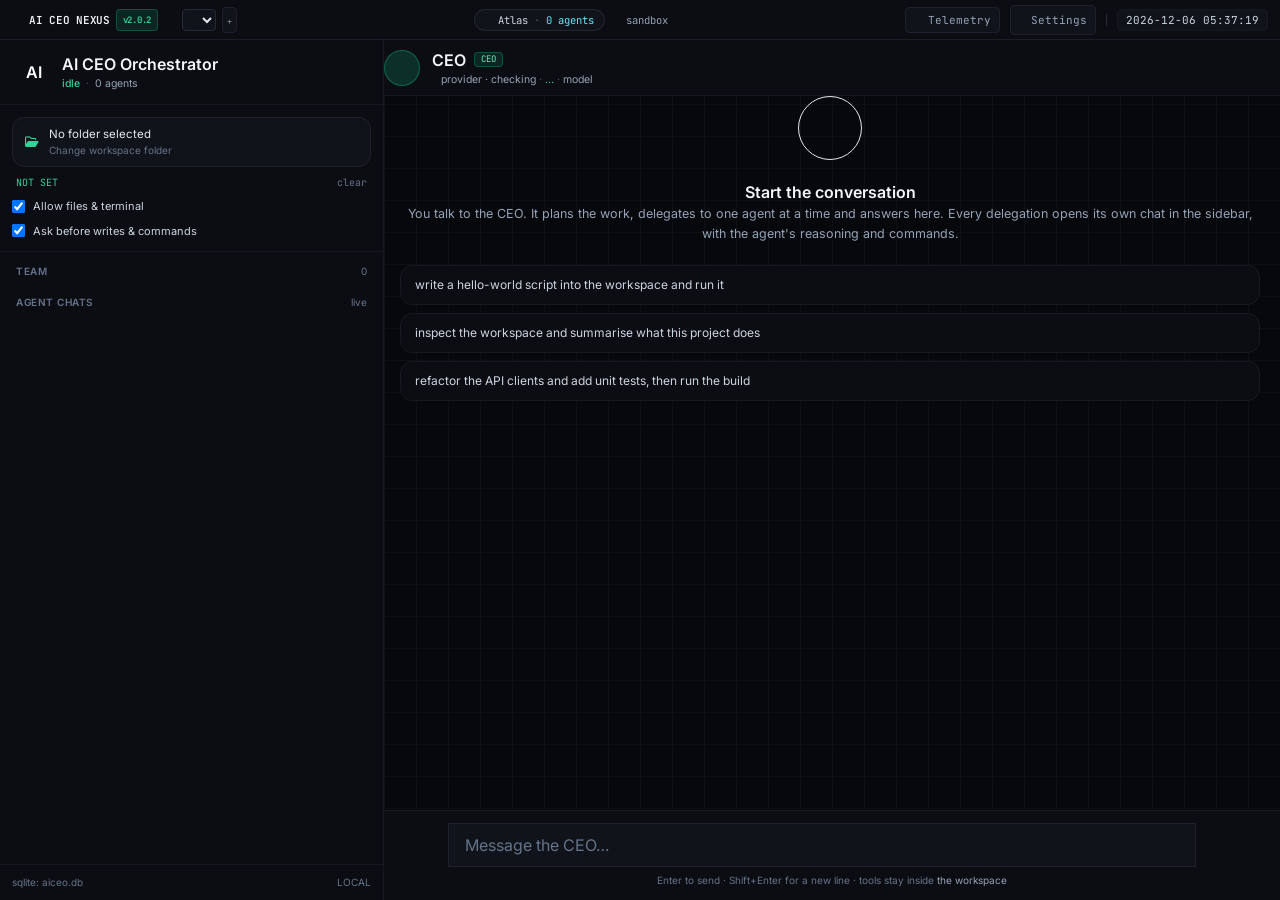
==== commit 491e0010: "v2.0.2: fix overlapping chat views, add view routing, fix UI lag Co-Authored-By: Codex <noreply@open" ====
--- a/src/AiCeo.Desktop/Assets/nexus.html
+++ b/src/AiCeo.Desktop/Assets/nexus.html
@@ -135,10 +135,21 @@
   .text-opacity-100 { --tw-text-opacity: 1; }
   .break-all { word-break: break-all; }
 
-  /* ------------------------------------------------- v2.0.1 chat surface
-     The WebGL shader is gone. The chat sits on a solid obsidian surface with a faint grid, so text
-     stays legible on every accent and in light mode. Bubbles follow the familiar messenger geometry:
-     max 78 % width, tight radius on the sender's side, generous line-height. */
+  /* ------------------------------------------------- v2.0.2 chat surface
+     One view at a time, solid bubbles, and a transcript that scrolls inside a fixed height.
+
+     `.nx-view` is the routing primitive: both chat containers are flex columns that fill the
+     window, and `nx-hidden` (display:none !important) is the only thing that decides which one is
+     on screen. Nothing is absolutely positioned, so nothing can paint over anything else.
+
+     Every bubble is OPAQUE — no rgba, no backdrop-filter, no inherited transparency. Text can not
+     bleed through from the layer below because there is no layer below. */
+  .nx-view {
+    display: flex;
+    flex-direction: column;
+    min-height: 0;
+    min-width: 0;
+  }
   .nx-chat-grid {
     background-color: rgb(var(--obsidian-950-rgb));
     background-image:
@@ -152,28 +163,44 @@
       linear-gradient(to bottom, rgba(15, 23, 42, 0.05) 1px, transparent 1px);
   }
 
+  /* The transcript is the only scroller in the window: it takes the space between the header and
+     the composer and never grows past it. */
+  #nx-stage, #nx-thread-stage {
+    overflow-y: auto;
+    overscroll-behavior: contain;
+    scrollbar-gutter: stable;
+  }
+
   .nx-bubble {
     max-width: 78%;
     padding: 0.5rem 0.75rem;
-    box-shadow: 0 1px 1px rgba(0, 0, 0, 0.18);
+    box-shadow: 0 1px 1px #0000002e;
     font-size: 12.8px;
     line-height: 1.5;
     min-width: 3.5rem;
+    opacity: 1;
   }
   .nx-bubble-in {
-    background: rgb(var(--obsidian-800-rgb));
+    background-color: rgb(var(--obsidian-800-rgb));
     color: rgb(var(--slate-100-rgb));
     border: 1px solid rgb(var(--obsidian-750-rgb));
     border-radius: 4px 14px 14px 14px;
   }
   .nx-bubble-out {
-    background: #1f6f52;
+    background-color: #1f6f52;
     color: #f2fffa;
     border: 1px solid #2a8a67;
     border-radius: 14px 4px 14px 14px;
   }
-  html[data-theme="light"] .nx-bubble-in { background: #ffffff; color: rgb(var(--slate-100-rgb)); }
-  html[data-theme="light"] .nx-bubble-out { background: #d9fdd3; color: #10312a; border-color: #b7e5b0; }
+  html[data-theme="light"] .nx-bubble-in { background-color: #ffffff; color: rgb(var(--slate-100-rgb)); }
+  html[data-theme="light"] .nx-bubble-out { background-color: #d9fdd3; color: #10312a; border-color: #b7e5b0; }
+
+  /* The meta line of an outgoing bubble sits on green, so it gets its own solid colour instead of a
+     translucent utility class (no alpha anywhere, in either theme). */
+  .nx-bubble-out .nx-bubble-meta { color: #cdeee0; }
+  html[data-theme="light"] .nx-bubble-out .nx-bubble-meta { color: #2f6b57; }
+  .nx-bubble-out .nx-bubble-code { background-color: #144e3a; }
+  html[data-theme="light"] .nx-bubble-out .nx-bubble-code { background-color: #c3f0bd; }
 
   .nx-bubble-text { white-space: pre-wrap; word-break: break-word; }
   .nx-bubble-meta {
@@ -188,10 +215,9 @@
   .nx-bubble-quote {
     margin-top: 0.3rem;
     padding-left: 0.5rem;
-    border-left: 2px solid rgba(255, 255, 255, 0.25);
+    border-left: 2px solid rgb(var(--obsidian-600-rgb));
     font-size: 12px;
     color: inherit;
-    opacity: 0.85;
     white-space: pre-wrap;
   }
   .nx-bubble-code {
@@ -204,9 +230,9 @@
     overflow: auto;
     border-radius: 8px;
     padding: 0.35rem 0.5rem;
-    background: rgba(0, 0, 0, 0.28);
-  }
-  html[data-theme="light"] .nx-bubble-code { background: rgba(15, 23, 42, 0.06); }
+    background-color: #0f1117;
+  }
+  html[data-theme="light"] .nx-bubble-code { background-color: #eef2f7; }
   .nx-thread-grid { background-color: rgb(var(--obsidian-950-rgb)); }
 
   @media (prefers-reduced-motion: reduce) {
@@ -223,7 +249,7 @@
       <i class="fa-solid fa-microchip text-mint-400 text-xs"></i>
       <span class="font-semibold tracking-tight text-slate-100 font-mono text-[11px] flex items-center gap-1.5">
         AI CEO NEXUS
-        <span id="nx-version" class="px-1.5 py-0.5 rounded text-[9px] bg-mint-500/15 text-mint-400 font-mono border border-mint-500/30">v2.0.1</span>
+        <span id="nx-version" class="px-1.5 py-0.5 rounded text-[9px] bg-mint-500/15 text-mint-400 font-mono border border-mint-500/30">v2.0.2</span>
       </span>
     </div>
 
@@ -344,8 +370,15 @@
     </div>
   </aside>
 
-  <!-- ---------------------------------------------------------- MAIN CHAT -->
-  <main class="flex-1 flex flex-col bg-obsidian-950 relative overflow-hidden nx-chat-grid">
+  <!-- ---------------------------------------------------------- MAIN CHAT
+       v2.0.2 — a router, not a stack. `#nx-main` holds TWO sibling views, `#nx-ceo-view` and
+       `#nx-thread`, and exactly one of them has a display at any moment. The worker transcript used
+       to be an absolutely positioned overlay on top of the CEO chat, which painted two transcripts
+       on top of each other (unreadable, and it repainted both on every push). -->
+  <main id="nx-main" class="flex-1 flex flex-col bg-obsidian-950 relative overflow-hidden nx-chat-grid">
+
+    <!-- ============================================================ VIEW: CEO CHAT -->
+    <div id="nx-ceo-view" class="nx-view flex-1 flex flex-col min-h-0">
 
     <!-- chat header -->
     <header class="h-14 px-5 border-b border-obsidian-800 flex items-center justify-between bg-obsidian-900 z-10 shrink-0">
@@ -391,7 +424,7 @@
     <div id="nx-banner" class="nx-hidden mx-5 mt-3 px-3 py-2 rounded-lg text-[11.5px] z-10"></div>
 
     <!-- transcript -->
-    <section id="nx-stage" class="flex-1 nx-scroll px-4 sm:px-8 py-5 z-10 relative">
+    <section id="nx-stage" class="flex-1 nx-scroll min-h-0 px-4 sm:px-8 py-5 z-10 relative">
       <div id="nx-hero" class="max-w-md w-full mx-auto my-auto text-center space-y-5">
         <div class="w-16 h-16 mx-auto rounded-full bg-emerald-700/30 border border-emerald-600/40 flex items-center justify-center">
           <i class="fa-regular fa-comments text-2xl text-emerald-400"></i>
@@ -450,13 +483,18 @@
       </div>
     </footer>
 
-    <!-- ---------------------------------------------------- WORKER DETAIL VIEW (v2.0.1)
-         The other half of the star: everything the CEO and one agent said to each other, live. -->
-    <div id="nx-thread" class="nx-hidden absolute inset-0 z-30 bg-obsidian-950 flex flex-col">
+    </div><!-- /VIEW: CEO CHAT -->
+
+    <!-- ============================================================ VIEW: WORKER CHAT
+         The other half of the star: everything the CEO and one agent said to each other, live.
+         A sibling of the CEO view, never an overlay — when this one has a display, the CEO chat has
+         `nx-hidden` and its transcript is emptied, so only one conversation can ever be painted. -->
+    <div id="nx-thread" class="nx-hidden nx-view flex-1 flex-col min-h-0 bg-obsidian-950">
       <header class="h-14 px-5 border-b border-obsidian-800 flex items-center justify-between bg-obsidian-900 shrink-0">
         <div class="flex items-center space-x-3 min-w-0">
-          <button id="nx-thread-close" class="p-2 -ml-1 rounded-full text-slate-400 hover:text-white hover:bg-obsidian-850 transition" title="Back to the CEO">
-            <i class="fa-solid fa-arrow-left text-[12px]"></i>
+          <button id="nx-thread-close" class="flex items-center gap-1.5 px-2.5 py-1.5 -ml-1 rounded-full text-slate-300 hover:text-white hover:bg-obsidian-850 border border-obsidian-750 transition" title="Back to the CEO chat">
+            <i class="fa-solid fa-arrow-left text-[11px]"></i>
+            <span class="text-[11px] font-mono">Back to CEO</span>
           </button>
           <div class="w-9 h-9 rounded-full bg-cyan-500/15 border border-cyan-500/40 flex items-center justify-center text-[12px] font-semibold text-cyan-300" id="nx-thread-initials">W</div>
           <div class="min-w-0">
@@ -470,7 +508,7 @@
         <span id="nx-thread-updated" class="text-[10px] text-slate-500"></span>
       </header>
 
-      <section id="nx-thread-stage" class="flex-1 nx-scroll px-4 sm:px-8 py-5">
+      <section id="nx-thread-stage" class="flex-1 nx-scroll min-h-0 px-4 sm:px-8 py-5">
         <div id="nx-thread-feed" class="max-w-3xl mx-auto space-y-2"></div>
       </section>
 
@@ -479,7 +517,7 @@
           Read-only: this is what the CEO and this agent said to each other, including every command it ran.
         </p>
       </footer>
-    </div>
+    </div><!-- /VIEW: WORKER CHAT -->
   </main>
 </div>
 
@@ -798,6 +836,112 @@
   var approvalReason = '';
   var spaceDraftName = '';
 
+  /* =====================================================================================
+     v2.0.2 — the view router.
+
+     The window has exactly two chat surfaces, `#nx-ceo-view` and `#nx-thread`, and exactly one of
+     them is ever rendered: `applyView` gives the outgoing one `nx-hidden` and empties its message
+     list, so the hidden conversation is gone from the DOM (no bleed-through, no memory, nothing to
+     lay out) instead of sitting underneath the visible one.
+
+     A snapshot is the source of truth: `state.openThread` present means "show the worker", absent
+     means "show the CEO". Clicking Back asks the host to close the thread and switches the view
+     immediately, so the UI never waits for the round trip.
+     ===================================================================================== */
+  var VIEW_CEO = 'ceo';
+  var VIEW_THREAD = 'thread';
+  var currentView = VIEW_CEO;
+
+  /* Markup of the last paint of each transcript. Re-rendering identical markup on every host push
+     is what made the chat feel laggy; an unchanged conversation now costs one string compare. */
+  var feedSignature = '';
+  var threadSignature = '';
+  var agentListSignature = '';
+  var threadListSignature = '';
+
+  function scrollToEnd(id, force) {
+    var stage = el(id);
+    if (!stage) return;
+
+    if (force || (stage.scrollHeight - stage.scrollTop - stage.clientHeight) < 64) {
+      stage.scrollTop = stage.scrollHeight;
+    }
+  }
+
+  function bindThreadLinks(root) {
+    if (!root) return;
+
+    Array.prototype.forEach.call(root.querySelectorAll('[data-open-thread]'), function (button) {
+      button.addEventListener('click', function (event) {
+        event.stopPropagation();
+        post({ type: 'openThread', id: button.getAttribute('data-open-thread') });
+      });
+    });
+  }
+
+  function applyView(name) {
+    currentView = name === VIEW_THREAD ? VIEW_THREAD : VIEW_CEO;
+
+    var worker = currentView === VIEW_THREAD;
+
+    // Clear the conversation we are leaving. Only the visible transcript is ever in the DOM, so
+    // there is exactly one chat painted at a time — the bug this release fixes.
+    if (worker) {
+      var ceoList = el('nx-feed');
+      if (ceoList) ceoList.innerHTML = '';
+      var ceoFinal = el('nx-final');
+      if (ceoFinal) ceoFinal.innerHTML = '';
+      feedSignature = '';
+    } else {
+      var workerList = el('nx-thread-feed');
+      if (workerList) workerList.innerHTML = '';
+      threadSignature = '';
+    }
+
+    show(el('nx-ceo-view'), !worker);
+    show(el('nx-thread'), worker);
+
+    // Repaint the view we switched to from the snapshot we already hold, so the switch is instant.
+    if (state) {
+      if (worker) {
+        renderThread(state);
+      } else {
+        renderFeed(state);
+        renderApproval(state);
+      }
+    }
+
+    scrollToEnd(worker ? 'nx-thread-stage' : 'nx-stage', true);
+  }
+
+  function routeViews(s) {
+    var want = s && s.openThread ? VIEW_THREAD : VIEW_CEO;
+
+    if (want !== currentView) {
+      applyView(want);
+      return;
+    }
+
+    // Same view as before: keep the display classes in agreement without touching a transcript.
+    show(el('nx-ceo-view'), want === VIEW_CEO);
+    show(el('nx-thread'), want === VIEW_THREAD);
+  }
+
+  function backToCeo() {
+    applyView(VIEW_CEO);
+    post({ type: 'closeThread' });
+  }
+
+  /* True when one of the overlays is in front of the chat (settings, setup, spaces, sign-in, agent). */
+  function isModalOpen() {
+    var overlays = ['nx-settings', 'nx-setup', 'nx-spaces', 'nx-signin', 'nx-agent-modal'];
+
+    return overlays.some(function (id) {
+      var node = el(id);
+      return !!node && !(node.className || '').split(/\s+/).includes('nx-hidden');
+    });
+  }
+
   function post(payload) {
     try {
       var text = JSON.stringify(payload);
@@ -1122,10 +1266,13 @@
 
     var palette = ['#22d3ee', '#a78bfa', '#f59e0b', '#fb7185', '#34d399'];
 
-    list.innerHTML = agents.length ? agents.map(function (agent, index) {
+    var html = agents.length ? agents.map(function (agent, index) {
       var accent = agent.isCeo ? '#34d399' : palette[index % palette.length];
+
+      // The CEO row is the way home from a worker chat: clicking it restores the CEO transcript.
+      // A worker row opens that worker's newest conversation.
       var action = agent.isCeo
-        ? ''
+        ? 'data-back-ceo="1" title="Open the CEO chat"'
         : 'data-open-agent="' + escapeHtml(agent.name) + '"';
 
       return '' +
@@ -1150,6 +1297,13 @@
         '</div>';
     }).join('') : '<p class="px-2 text-[11px] text-slate-500">No agents yet — press the add button.</p>';
 
+    // The team changes when an agent is added, edited or promoted — not on every feed line. Comparing
+    // the markup first keeps the sidebar from being rebuilt (and re-bound) during a live run.
+    if (html === agentListSignature) return;
+
+    agentListSignature = html;
+    list.innerHTML = html;
+
     Array.prototype.forEach.call(list.querySelectorAll('[data-edit-agent]'), function (button) {
       button.addEventListener('click', function (event) {
         event.stopPropagation();
@@ -1176,10 +1330,11 @@
         post({ type: 'openAgentThread', agent: row.getAttribute('data-open-agent') });
       });
     });
-  }
-
-  /* ---------------------------------------------------------------- agent chats (v2.0.1)
-     One row per CEO ↔ worker delegation. A running one pulses; clicking opens the live conversation. */
+    Array.prototype.forEach.call(list.querySelectorAll('[data-back-ceo]'), function (row) {
+      row.addEventListener('click', backToCeo);
+    });
+  }
+
   function renderThreads(s) {
     var list = el('nx-thread-list');
     if (!list) return;
@@ -1187,11 +1342,17 @@
     var threads = s.threads || [];
 
     if (!threads.length) {
-      list.innerHTML = '<p class="px-2 text-[11px] text-slate-500">No delegations yet. Ask the CEO for something — every agent it uses gets a chat here.</p>';
+      var empty = '<p class="px-2 text-[11px] text-slate-500">No delegations yet. Ask the CEO for something — every agent it uses gets a chat here.</p>';
+
+      if (empty !== threadListSignature) {
+        threadListSignature = empty;
+        list.innerHTML = empty;
+      }
+
       return;
     }
 
-    list.innerHTML = threads.map(function (thread) {
+    var markup = threads.map(function (thread) {
       var running = !!thread.running;
       return '' +
         '<div class="flex items-center space-x-2 px-2 py-1.5 rounded-lg hover:bg-obsidian-850 transition cursor-pointer" data-open-thread="' + escapeHtml(thread.id) + '">' +
@@ -1211,12 +1372,22 @@
         '</div>';
     }).join('');
 
+    // Only repaint (and re-bind) when the list really changed; a live run appends lines, not rows.
+    if (markup === threadListSignature) return;
+
+    threadListSignature = markup;
+    list.innerHTML = markup;
+
     Array.prototype.forEach.call(list.querySelectorAll('[data-open-thread]'), function (row) {
       row.addEventListener('click', function () {
         post({ type: 'openThread', id: row.getAttribute('data-open-thread') });
       });
     });
   }
+
+  /* v2.0.2: one view at a time. `#nx-ceo-view` and `#nx-thread` are siblings and the router gives
+     exactly one of them a display; the other is hidden AND emptied, so a hidden conversation is
+     never painted, never laid out and never scrolled behind the visible one. */
 
   /* ---------------------------------------------------------------- WhatsApp transcript (v2.0.1)
      Right: you (green). Left: the CEO and any agent (dark grey). Everything else — the plan, the
@@ -1236,7 +1407,7 @@
 
     if (kind === 'user') {
       return bubble('out', '<p class="nx-bubble-text">' + escapeHtml(item.text) + '</p>',
-        '<span class="text-emerald-950/60">You</span>');
+        '<span>You</span>');
     }
 
     if (kind === 'ceo') {
@@ -1302,6 +1473,9 @@
   }
 
   function renderFeed(s) {
+    // A hidden chat is not painted: no string building, no DOM writes, no scrolling.
+    if (currentView !== VIEW_CEO) return;
+
     var feed = s.feed || [];
     var hasFeed = feed.length > 0 || !!s.approval;
 
@@ -1310,13 +1484,13 @@
 
     var list = el('nx-feed');
     if (list) {
-      list.innerHTML = feed.map(feedItemHtml).join('');
-
-      Array.prototype.forEach.call(list.querySelectorAll('[data-open-thread]'), function (button) {
-        button.addEventListener('click', function () {
-          post({ type: 'openThread', id: button.getAttribute('data-open-thread') });
-        });
-      });
+      var html = feed.map(feedItemHtml).join('');
+
+      if (html !== feedSignature) {
+        feedSignature = html;
+        list.innerHTML = html;
+        bindThreadLinks(list);
+      }
     }
 
     // The CEO's final answer is the last bubble of the conversation, not a separate card. The view
@@ -1335,11 +1509,10 @@
       show(final, showFinal);
     }
 
-    var stage = el('nx-stage');
-    if (stage) stage.scrollTop = stage.scrollHeight;
-  }
-
-  /* ---------------------------------------------------------------- worker detail (v2.0.1)
+    scrollToEnd('nx-stage', false);
+  }
+
+  /* ---------------------------------------------------------------- worker detail (v2.0.2)
      The CEO ↔ agent conversation: the instruction, every thought, every command and its output, and
      the answer the agent handed back. Repainted on every hub signal, so it is live. */
   function threadEntryHtml(entry) {
@@ -1347,7 +1520,7 @@
 
     if (kind === 'instruction') {
       return bubble('out', '<p class="nx-bubble-text">' + escapeHtml(entry.text) + '</p>',
-        '<span class="text-emerald-950/60">CEO → agent</span>');
+        '<span>CEO → agent</span>');
     }
 
     if (kind === 'thought') {
@@ -1378,7 +1551,7 @@
 
     if (kind === 'approval_result') {
       return bubble('out', '<p class="nx-bubble-text">' + escapeHtml(entry.text) + '</p>',
-        '<span class="text-emerald-950/60">You · ' + escapeHtml(entry.at) + '</span>');
+        '<span>You · ' + escapeHtml(entry.at) + '</span>');
     }
 
     if (kind === 'output') {
@@ -1396,11 +1569,9 @@
   }
 
   function renderThread(s) {
-    var panel = el('nx-thread');
-    if (!panel) return;
+    if (currentView !== VIEW_THREAD) return;
 
     var detail = s.openThread;
-    show(panel, !!detail);
 
     if (!detail) return;
 
@@ -1423,11 +1594,17 @@
     text('nx-thread-updated', entries.length ? entries[entries.length - 1].at : '');
 
     var feed = el('nx-thread-feed');
-    if (feed) feed.innerHTML = entries.map(threadEntryHtml).join('') ||
-      '<p class="text-center text-[12px] text-slate-500">Waiting for the first step…</p>';
-
-    var stage = el('nx-thread-stage');
-    if (stage) stage.scrollTop = stage.scrollHeight;
+    if (feed) {
+      var html = entries.map(threadEntryHtml).join('') ||
+        '<p class="text-center text-[12px] text-slate-500">Waiting for the first step…</p>';
+
+      if (html !== threadSignature) {
+        threadSignature = html;
+        feed.innerHTML = html;
+      }
+    }
+
+    scrollToEnd('nx-thread-stage', false);
   }
 
   /* ---------------------------------------------------------------- sign-in (v2.0.1) */
@@ -1577,6 +1754,10 @@
      state.approval is non-null while a worker's write_file / run_command is parked. The card shows
      the diff or the command and blocks the run until it is answered. */
   function renderApproval(s) {
+    // The approval card lives in the CEO transcript; while a worker chat is on screen there is
+    // nothing to paint (and the card must not be touched, so a typed reason survives the switch).
+    if (currentView !== VIEW_CEO) return;
+
     var box = el('nx-approval');
     if (!box) return;
 
@@ -1652,7 +1833,7 @@
     if (icon) icon.className = s.running ? 'fa-solid fa-stop text-[13px]' : 'fa-solid fa-paper-plane text-[13px]';
     // The dim state belongs to renderConnection (v1.0.16): dispatch is inert until a connection
     // exists, so this function must not clear it.
-    text('nx-version', s.version ? 'v' + s.version : 'v2.0.1');
+    text('nx-version', s.version ? 'v' + s.version : 'v2.0.2');
 
     var approvals = el('nx-approvals');
     if (approvals && approvals.checked !== !!s.approvalsEnabled) approvals.checked = !!s.approvalsEnabled;
@@ -1676,9 +1857,17 @@
     renderSpaces(s);
     renderAgents(s);
     renderThreads(s);
-    renderFeed(s);
-    renderApproval(s);
-    renderThread(s);
+
+    // Exactly one chat is painted: the router decides which, then only that one is rendered.
+    routeViews(s);
+
+    if (currentView === VIEW_THREAD) {
+      renderThread(s);
+    } else {
+      renderFeed(s);
+      renderApproval(s);
+    }
+
     renderAuth(s);
     renderComposer(s);
   }
@@ -1787,7 +1976,18 @@
     });
 
     /* v2.0.1: the worker detail view */
-    el('nx-thread-close').addEventListener('click', function () { post({ type: 'closeThread' }); });
+    // v2.0.2: "← Back to CEO" switches the view immediately and tells the host to close the thread.
+    el('nx-thread-close').addEventListener('click', backToCeo);
+
+    // Escape is the same gesture as the back button, but only while a worker chat is on screen and
+    // no modal is in front of it (those have their own cancel/close affordances).
+    document.addEventListener('keydown', function (event) {
+      if (event.key !== 'Escape' || currentView !== VIEW_THREAD) return;
+      if (isModalOpen()) return;
+
+      event.preventDefault();
+      backToCeo();
+    });
 
     /* v2.0.1: device-flow sign-in */
     Array.prototype.forEach.call(document.querySelectorAll('[data-signin]'), function (button) {
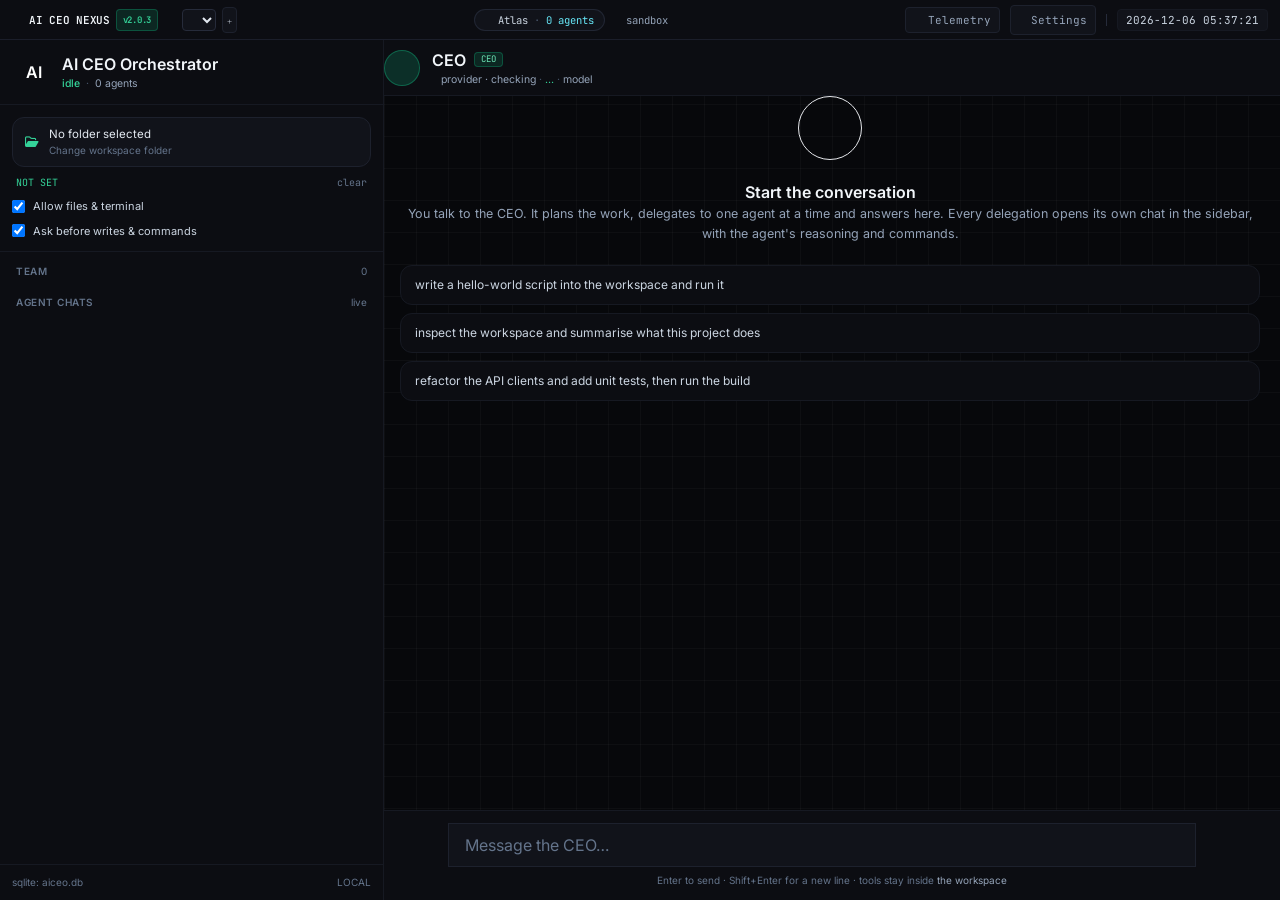
==== commit f4fd0b0c: "v2.0.3: isolate CEO chat, block internal chatter, implement central blocking approval modal 🤖 Genera" ====
--- a/src/AiCeo.Desktop/Assets/nexus.html
+++ b/src/AiCeo.Desktop/Assets/nexus.html
@@ -249,7 +249,7 @@
       <i class="fa-solid fa-microchip text-mint-400 text-xs"></i>
       <span class="font-semibold tracking-tight text-slate-100 font-mono text-[11px] flex items-center gap-1.5">
         AI CEO NEXUS
-        <span id="nx-version" class="px-1.5 py-0.5 rounded text-[9px] bg-mint-500/15 text-mint-400 font-mono border border-mint-500/30">v2.0.2</span>
+        <span id="nx-version" class="px-1.5 py-0.5 rounded text-[9px] bg-mint-500/15 text-mint-400 font-mono border border-mint-500/30">v2.0.3</span>
       </span>
     </div>
 
@@ -455,7 +455,6 @@
 
       <div id="nx-feed-wrap" class="nx-hidden max-w-3xl w-full mx-auto space-y-2">
         <div id="nx-feed" class="space-y-2"></div>
-        <div id="nx-approval" class="nx-hidden"></div>
         <div id="nx-final" class="nx-hidden"></div>
       </div>
     </section>
@@ -680,6 +679,59 @@
   </div>
 </div>
 
+<!-- ============================================================ APPROVAL MODAL (v2.0.3)
+     A parked write or command blocks the whole window. v2.0.0 drew this inline in the transcript,
+     where it was easy to scroll past — and the run was parked forever while it waited. The host
+     publishes `state.approval` (and `state.pendingApproval`) for as long as a tool call is waiting,
+     so this sheet opens by itself and nothing behind it can be clicked until it is answered. -->
+<div id="nx-approval" class="nx-hidden fixed inset-0 z-[120] flex items-center justify-center bg-black/80 backdrop-blur-sm p-6"
+     role="alertdialog" aria-modal="true" aria-labelledby="nx-approval-summary" data-approval-modal>
+  <div class="w-full max-w-xl bg-obsidian-900 border border-amber-500/50 rounded-2xl shadow-2xl p-5 space-y-3.5">
+    <div class="flex items-start justify-between gap-3">
+      <div class="flex items-center space-x-2.5 min-w-0">
+        <span class="w-9 h-9 rounded-full bg-amber-500/15 border border-amber-500/40 flex items-center justify-center text-amber-300 shrink-0">
+          <i class="fa-solid fa-hand text-[13px]"></i>
+        </span>
+        <div class="min-w-0">
+          <h2 class="text-[13.5px] font-semibold text-slate-100">Permission required</h2>
+          <p id="nx-approval-summary" class="text-[11.5px] text-slate-400 truncate">A worker is waiting for your decision.</p>
+        </div>
+      </div>
+      <span id="nx-approval-label" class="px-1.5 py-0.5 rounded text-[9px] font-mono font-bold bg-amber-500/20 text-amber-300 border border-amber-500/40 shrink-0">COMMAND</span>
+    </div>
+
+    <div class="grid grid-cols-1 sm:grid-cols-2 gap-2">
+      <div class="rounded-lg bg-obsidian-850 border border-obsidian-750 px-3 py-2 min-w-0">
+        <p class="text-[9px] uppercase tracking-wider text-slate-500 font-mono">Tool</p>
+        <p id="nx-approval-tool" class="text-[12px] font-mono text-cyan-300 truncate">run_command</p>
+      </div>
+      <div class="rounded-lg bg-obsidian-850 border border-obsidian-750 px-3 py-2 min-w-0">
+        <p class="text-[9px] uppercase tracking-wider text-slate-500 font-mono">Requested by</p>
+        <p id="nx-approval-agent" class="text-[12px] font-mono text-slate-300 truncate">worker</p>
+      </div>
+    </div>
+
+    <div class="min-w-0">
+      <p id="nx-approval-target-label" class="text-[9px] uppercase tracking-wider text-slate-500 font-mono mb-1">Command</p>
+      <p id="nx-approval-target" class="text-[12px] font-mono text-amber-200 break-all rounded-lg bg-obsidian-950 border border-amber-500/30 px-3 py-2">—</p>
+    </div>
+
+    <pre id="nx-approval-preview" class="nx-scroll max-h-56 overflow-auto rounded-lg bg-obsidian-950 border border-obsidian-750 px-3 py-2 text-[11px] font-mono text-slate-200 whitespace-pre-wrap"></pre>
+
+    <input id="nx-approval-reason" class="nx-input w-full rounded-lg bg-obsidian-850 border border-obsidian-700 text-slate-100 text-[11px] px-2.5 py-2 font-mono"
+           placeholder="Why? (used when you reject — the CEO gets the reason)" autocomplete="off" spellcheck="false" />
+
+    <div class="flex items-center gap-2">
+      <button id="nx-approval-approve" class="flex-1 bg-gradient-to-r from-mint-500 to-emerald-500 hover:from-mint-400 hover:to-emerald-400 text-obsidian-950 font-bold text-[12px] py-2.5 rounded-lg transition active:scale-[0.98] flex items-center justify-center gap-1.5">
+        <i class="fa-solid fa-check text-[10px]"></i> Approve</button>
+      <button id="nx-approval-reject" class="flex-1 bg-rose-500/15 hover:bg-rose-500/25 text-rose-200 font-bold text-[12px] py-2.5 rounded-lg border border-rose-500/40 transition active:scale-[0.98] flex items-center justify-center gap-1.5">
+        <i class="fa-solid fa-xmark text-[10px]"></i> Reject</button>
+    </div>
+
+    <p class="text-[10px] text-slate-500 text-center font-mono">Nothing runs until you decide · the run stays paused here</p>
+  </div>
+</div>
+
 <!-- ============================================================== SETTINGS MODAL -->
 <div id="nx-settings" class="nx-hidden fixed inset-0 z-[100] flex items-center justify-center bg-black/70 backdrop-blur-sm p-6">
   <div class="w-full max-w-lg bg-obsidian-900 border border-obsidian-700 rounded-2xl shadow-2xl p-5 space-y-5">
@@ -907,8 +959,9 @@
         renderThread(state);
       } else {
         renderFeed(state);
-        renderApproval(state);
       }
+
+      renderApproval(state);
     }
 
     scrollToEnd(worker ? 'nx-thread-stage' : 'nx-stage', true);
@@ -934,7 +987,7 @@
 
   /* True when one of the overlays is in front of the chat (settings, setup, spaces, sign-in, agent). */
   function isModalOpen() {
-    var overlays = ['nx-settings', 'nx-setup', 'nx-spaces', 'nx-signin', 'nx-agent-modal'];
+    var overlays = ['nx-approval', 'nx-settings', 'nx-setup', 'nx-spaces', 'nx-signin', 'nx-agent-modal'];
 
     return overlays.some(function (id) {
       var node = el(id);
@@ -1401,10 +1454,29 @@
       '</div></div>';
   }
 
+  /* v2.0.3 — the CEO chat is a conversation, not a log.
+
+     The host still records every internal line (the delegation, each tool call, each result), because
+     those lines are what the worker views and the saved spaces are made of. The CEO transcript only
+     ever paints the two voices the user is part of: `user` and `ceo`. Everything else — a delegation,
+     a command, its output, a worker's answer to the CEO — belongs to that worker's own chat. */
+  var CHAT_KINDS = { user: true, ceo: true };
+
+  function isChatMessage(item) {
+    return !!item && CHAT_KINDS[item.kind] === true;
+  }
+
+  function chatMessages(feed) {
+    return (feed || []).filter(isChatMessage);
+  }
+
   function feedItemHtml(item) {
     var kind = item.kind || 'note';
     var who = escapeHtml(item.agent || '');
 
+    // Defensive: nothing internal can reach the CEO transcript, even if a caller forgets to filter.
+    if (!isChatMessage(item)) return '';
+
     if (kind === 'user') {
       return bubble('out', '<p class="nx-bubble-text">' + escapeHtml(item.text) + '</p>',
         '<span>You</span>');
@@ -1415,69 +1487,17 @@
         '<i class="fa-solid fa-user-tie text-[9px] text-emerald-400"></i><span>' + who + '</span>');
     }
 
-    if (kind === 'plan') {
-      var steps = (item.steps || []).map(function (step) {
-        return '<div class="flex items-start space-x-2 mt-1">' +
-          '<span class="w-4 h-4 shrink-0 rounded-full bg-obsidian-750 text-[8.5px] text-slate-300 flex items-center justify-center">' + step.index + '</span>' +
-          '<span class="text-[12px] text-slate-200"><span class="text-cyan-300">' + escapeHtml(step.role) + '</span> — ' +
-          escapeHtml(step.instructions) + '</span></div>';
-      }).join('');
-
-      return bubble('in', steps || '<p class="nx-bubble-text">' + escapeHtml(item.text) + '</p>',
-        '<i class="fa-solid fa-list-check text-[9px] text-cyan-400"></i><span>Plan</span>');
-    }
-
-    if (kind === 'delegation') {
-      var link = item.hasThread
-        ? '<button data-open-thread="' + escapeHtml(item.threadId) + '" class="mt-1.5 text-[11px] text-emerald-400 hover:text-emerald-300 underline underline-offset-2">Open the chat with ' + escapeHtml(item.threadAgent || item.agent) + '</button>'
-        : '';
-
-      return bubble('in',
-        '<p class="nx-bubble-text">I have delegated this to <strong>' + who + '</strong>.</p>' +
-        '<p class="nx-bubble-quote">' + escapeHtml(item.text) + '</p>' + link,
-        '<i class="fa-solid fa-diagram-project text-[9px] text-amber-400"></i><span>Delegated' + (item.pending ? ' · working…' : '') + '</span>');
-    }
-
-    if (kind === 'tool') {
-      return bubble('in',
-        '<div class="flex items-center space-x-1.5 text-[10px] text-slate-400 mb-1">' +
-          '<i class="fa-solid fa-terminal text-[9px]"></i><span class="font-mono">' + escapeHtml(item.tool || 'tool') + '</span>' +
-          '<span>· ' + escapeHtml(item.title || '') + '</span></div>' +
-        '<pre class="nx-bubble-code ' + (item.failed ? 'text-rose-300' : '') + '">' + escapeHtml(item.text) + '</pre>',
-        '<span>' + who + '</span>');
-    }
-
-    if (kind === 'result') {
-      return bubble('in',
-        '<p class="nx-bubble-text">' + escapeHtml(item.text) + '</p>',
-        '<i class="fa-solid fa-reply text-[9px] text-emerald-400"></i><span>' + who + ' → CEO</span>');
-    }
-
-    if (kind === 'approval') {
-      return bubble('in',
-        '<div class="flex items-center space-x-1.5 text-[10px] text-amber-300 mb-1">' +
-          '<i class="fa-solid fa-hand text-[9px]"></i><span>waiting for your approval</span></div>' +
-        '<pre class="nx-bubble-code">' + escapeHtml(item.text) + '</pre>',
-        '<span>' + who + '</span>');
-    }
-
-    if (kind === 'error') {
-      return bubble('in',
-        '<p class="nx-bubble-text text-rose-300">' + escapeHtml(item.text) + '</p>',
-        '<i class="fa-solid fa-triangle-exclamation text-[9px] text-rose-400"></i><span>Error</span>');
-    }
-
-    return bubble('in',
-      '<p class="nx-bubble-text">' + escapeHtml(item.text) + '</p>',
-      '<span>' + (who || 'Note') + '</span>');
+    return '';
   }
 
   function renderFeed(s) {
     // A hidden chat is not painted: no string building, no DOM writes, no scrolling.
     if (currentView !== VIEW_CEO) return;
 
-    var feed = s.feed || [];
-    var hasFeed = feed.length > 0 || !!s.approval;
+    // v2.0.3: only the user's messages and the CEO's replies. The internal lines are still in the
+    // snapshot — they are what the worker views show — but they are not part of this conversation.
+    var feed = chatMessages(s.feed);
+    var hasFeed = feed.length > 0 || !!s.finalOutput;
 
     show(el('nx-hero'), !hasFeed);
     show(el('nx-feed-wrap'), hasFeed);
@@ -1750,80 +1770,75 @@
     else post({ type: 'createSpace', name: name });
   }
 
-  /* ---------------------------------------------------------------- approvals (v2.0.0)
-     state.approval is non-null while a worker's write_file / run_command is parked. The card shows
-     the diff or the command and blocks the run until it is answered. */
+  /* ---------------------------------------------------------------- approvals (v2.0.3)
+     One parked write / command blocks the window. `state.approval` is non-null (and
+     `state.pendingApproval` true) for exactly as long as a tool call is waiting, so the modal opens
+     on the next snapshot without any extra round trip and cannot be missed the way an inline card
+     could be scrolled past. The answer goes back over the same bridge the rest of the UI uses. */
+  var approvalId = null;
+
   function renderApproval(s) {
-    // The approval card lives in the CEO transcript; while a worker chat is on screen there is
-    // nothing to paint (and the card must not be touched, so a typed reason survives the switch).
-    if (currentView !== VIEW_CEO) return;
-
-    var box = el('nx-approval');
-    if (!box) return;
-
-    var approval = s.approval;
+    var modal = el('nx-approval');
+    if (!modal) return;
+
+    var approval = s.approval || null;
+
+    // The explicit boolean the host publishes is the contract; a stale object can never keep the
+    // modal open once the backend has moved on.
+    if (approval && s.pendingApproval === false) approval = null;
+
     if (!approval) {
-      box.innerHTML = '';
-      show(box, false);
+      approvalId = null;
       approvalReason = '';
+      show(modal, false);
       return;
     }
 
-    // Re-rendering on every push would steal the caret from the reason box, and a snapshot arrives
-    // for every feed line. Paint once per request and leave the DOM alone afterwards.
-    if (box.getAttribute('data-approval') === approval.id && box.firstChild) {
-      show(box, true);
-      return;
-    }
-
-    if (approval.id !== box.getAttribute('data-approval')) approvalReason = '';
-    box.setAttribute('data-approval', approval.id);
-
-    var label = approval.isWrite ? 'WRITE' : 'COMMAND';
-    var target = approval.target || approval.summary || '';
-
-    box.innerHTML =
-      '<div class="flex items-start justify-between gap-3">' +
-        '<div class="flex items-center space-x-2 min-w-0">' +
-          '<span class="px-1.5 py-0.5 rounded text-[9px] font-mono font-bold bg-amber-500/20 text-amber-300 border border-amber-500/40">APPROVAL REQUIRED</span>' +
-          '<span class="px-1.5 py-0.5 rounded text-[9px] font-mono bg-obsidian-800 text-slate-300 border border-obsidian-700">' + escapeHtml(label) + '</span>' +
-          '<span class="text-[11.5px] font-semibold text-slate-100 truncate">' + escapeHtml(approval.summary) + '</span>' +
-        '</div>' +
-        '<span class="text-[10px] font-mono text-slate-400 shrink-0">' + escapeHtml(approval.agentName) + ' · ' + escapeHtml(approval.createdAt) + '</span>' +
-      '</div>' +
-      '<p class="mt-1 text-[10.5px] font-mono text-slate-400 truncate" title="' + escapeHtml(target) + '">' + escapeHtml(target) + '</p>' +
-      '<pre class="mt-2 max-h-64 overflow-auto rounded-lg bg-obsidian-950/90 border border-obsidian-750 px-3 py-2 text-[11px] font-mono text-slate-200 whitespace-pre-wrap text-opacity-100">' + escapeHtml(approval.preview) + '</pre>' +
-      '<div class="mt-2.5 flex flex-col sm:flex-row sm:items-center gap-2">' +
-        '<button id="nx-approval-approve" class="bg-gradient-to-r from-mint-500 to-emerald-500 hover:from-mint-400 hover:to-emerald-400 text-obsidian-950 font-bold text-[11.5px] py-1.5 px-3.5 rounded-lg transition active:scale-95 flex items-center justify-center gap-1.5">' +
-          '<i class="fa-solid fa-check text-[10px]"></i> Approve</button>' +
-        '<button id="nx-approval-reject" class="bg-rose-500/15 hover:bg-rose-500/25 text-rose-200 font-bold text-[11.5px] py-1.5 px-3.5 rounded-lg border border-rose-500/40 transition active:scale-95 flex items-center justify-center gap-1.5">' +
-          '<i class="fa-solid fa-xmark text-[10px]"></i> Reject</button>' +
-        '<input id="nx-approval-reason" class="nx-input flex-1 rounded-lg bg-obsidian-850 border border-obsidian-700 text-slate-100 text-[11px] px-2.5 py-1.5 font-mono" ' +
-          'placeholder="Why? (sent back to the CEO so it can plan another way)" autocomplete="off" spellcheck="false" />' +
-      '</div>';
-
-    show(box, true);
-
-    var approve = el('nx-approval-approve');
-    var reject = el('nx-approval-reject');
+    var isNew = approval.id !== approvalId;
+    approvalId = approval.id;
+
+    if (isNew) {
+      approvalReason = '';
+
+      // The decision is the only thing that can be done now, so the keyboard starts there instead
+      // of in whatever the composer still held.
+      var approveButton = el('nx-approval-approve');
+      if (approveButton) approveButton.focus();
+    }
+
+    var isWrite = !!approval.isWrite;
+
+    text('nx-approval-summary', approval.summary || 'A worker is waiting for your decision.');
+    text('nx-approval-label', isWrite ? 'WRITE' : 'COMMAND');
+    text('nx-approval-tool', approval.toolName || 'tool');
+    text('nx-approval-agent', (approval.agentName || 'worker') + ' · ' + (approval.createdAt || ''));
+    text('nx-approval-target-label', isWrite ? 'File' : 'Command');
+    text('nx-approval-target', approval.target || approval.summary || '—');
+    text('nx-approval-preview', approval.preview || '');
+
+    // The reason box keeps what the user typed: writing it only when it actually differs leaves the
+    // caret alone while snapshots keep arriving for the rest of the app.
     var reason = el('nx-approval-reason');
-
-    if (approve) approve.addEventListener('click', function () { decideApproval(approval.id, true, ''); });
-    if (reject) reject.addEventListener('click', function () { decideApproval(approval.id, false, reason ? reason.value : ''); });
-
-    if (reason) {
-      reason.value = approvalReason;
-      reason.addEventListener('input', function () { approvalReason = reason.value; });
-      reason.addEventListener('keydown', function (event) {
-        if (event.key === 'Enter') { event.preventDefault(); decideApproval(approval.id, false, reason.value); }
-      });
-    }
+    if (reason && reason.value !== approvalReason) reason.value = approvalReason;
+
+    show(modal, true);
+  }
+
+  /* True while a decision is waiting — the window behind the modal is inert. */
+  function approvalOpen() {
+    var modal = el('nx-approval');
+    return !!modal && !(modal.className || '').split(/\s+/).includes('nx-hidden');
   }
 
   function decideApproval(id, approved, reason) {
-    // The host resolves the parked call; the next snapshot hides this card.
+    if (!id) return;
+
+    // Close first: the decision is taken, and the next snapshot reopens the sheet only if the host
+    // really still has a parked call (a second request, or a retry).
+    approvalId = null;
+    approvalReason = '';
+    show(el('nx-approval'), false);
     post({ type: 'approval', id: id, approved: !!approved, reason: reason || '' });
-    approvalReason = '';
   }
 
   function renderComposer(s) {
@@ -1833,7 +1848,7 @@
     if (icon) icon.className = s.running ? 'fa-solid fa-stop text-[13px]' : 'fa-solid fa-paper-plane text-[13px]';
     // The dim state belongs to renderConnection (v1.0.16): dispatch is inert until a connection
     // exists, so this function must not clear it.
-    text('nx-version', s.version ? 'v' + s.version : 'v2.0.2');
+    text('nx-version', s.version ? 'v' + s.version : 'v2.0.3');
 
     var approvals = el('nx-approvals');
     if (approvals && approvals.checked !== !!s.approvalsEnabled) approvals.checked = !!s.approvalsEnabled;
@@ -1865,8 +1880,11 @@
       renderThread(s);
     } else {
       renderFeed(s);
-      renderApproval(s);
-    }
+    }
+
+    // v2.0.3: an approval is not part of either transcript — it blocks the window, so it is painted
+    // no matter which chat is behind it.
+    renderApproval(s);
 
     renderAuth(s);
     renderComposer(s);
@@ -1934,6 +1952,11 @@
   /* ------------------------------------------------------------------ wiring */
   function dispatchPrompt() {
     if (!state) return;
+
+    // v2.0.3: an approval is blocking. The overlay already swallows the clicks, but the keyboard can
+    // still reach the composer, so the dispatch itself refuses until the call is decided.
+    if (approvalOpen()) return;
+
     if (state.connection && !state.connection.configured) {
       // v1.0.16: no key, no run. Re-open the blocking sheet instead of spending a round trip.
       openSetup(true);
@@ -1958,6 +1981,20 @@
     el('nx-attach').addEventListener('click', function () { post({ type: 'selectWorkspace' }); });
     el('nx-tools').addEventListener('change', function (event) { post({ type: 'setTools', enabled: event.target.checked }); });
     el('nx-approvals').addEventListener('change', function (event) { post({ type: 'setApprovals', enabled: event.target.checked }); });
+
+    // v2.0.3: the blocking approval modal. One listener each, bound once — the sheet is filled in
+    // place by renderApproval, so a snapshot can never stack a second handler on the buttons.
+    el('nx-approval-approve').addEventListener('click', function () { decideApproval(approvalId, true, ''); });
+    el('nx-approval-reject').addEventListener('click', function () { decideApproval(approvalId, false, approvalReason); });
+    el('nx-approval-reason').addEventListener('input', function (event) { approvalReason = event.target.value; });
+    el('nx-approval-reason').addEventListener('keydown', function (event) {
+      // Enter in the reason box rejects with that reason; approving is deliberate, never a keystroke
+      // that lands in the background.
+      if (event.key === 'Enter' && !event.shiftKey) {
+        event.preventDefault();
+        decideApproval(approvalId, false, event.target.value);
+      }
+    });
     el('nx-new-agent').addEventListener('click', function () { openAgentModal(null); });
     el('nx-dispatch').addEventListener('click', dispatchPrompt);
     el('nx-agent-save').addEventListener('click', saveAgent);
